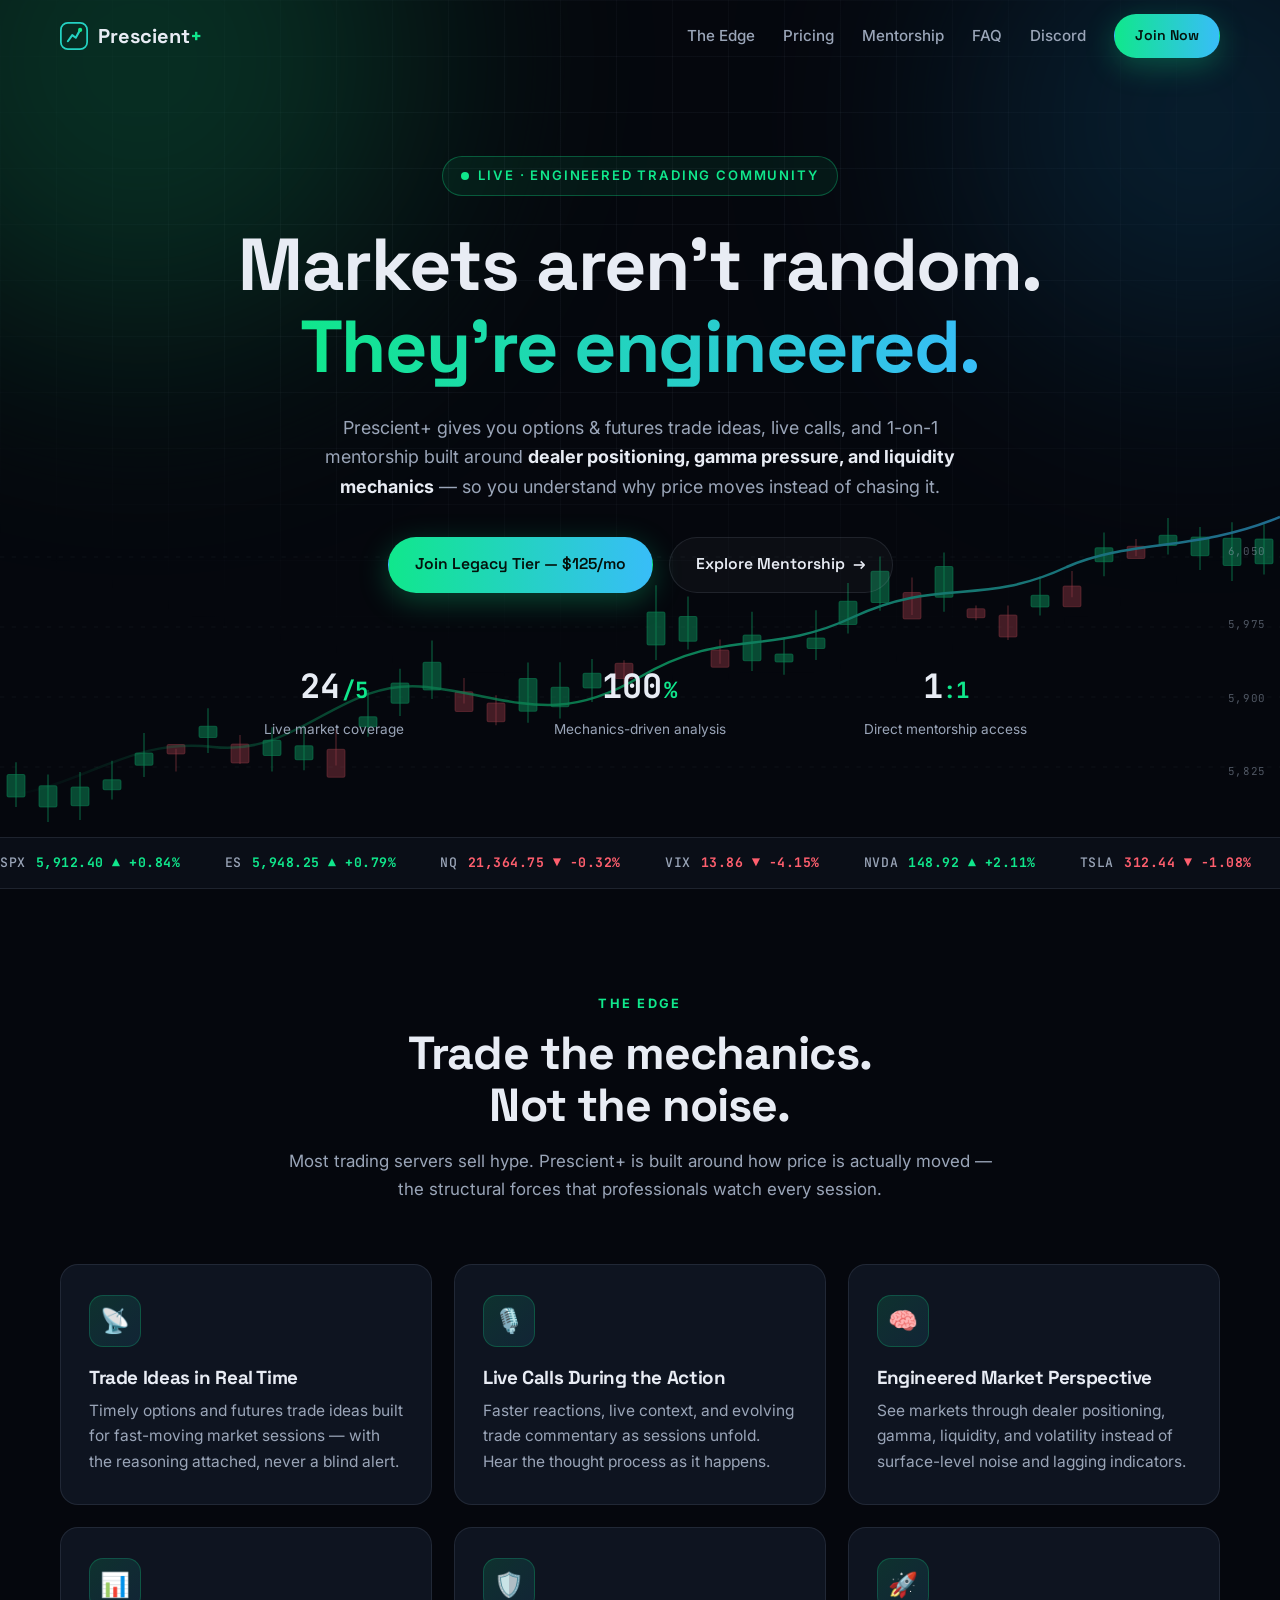
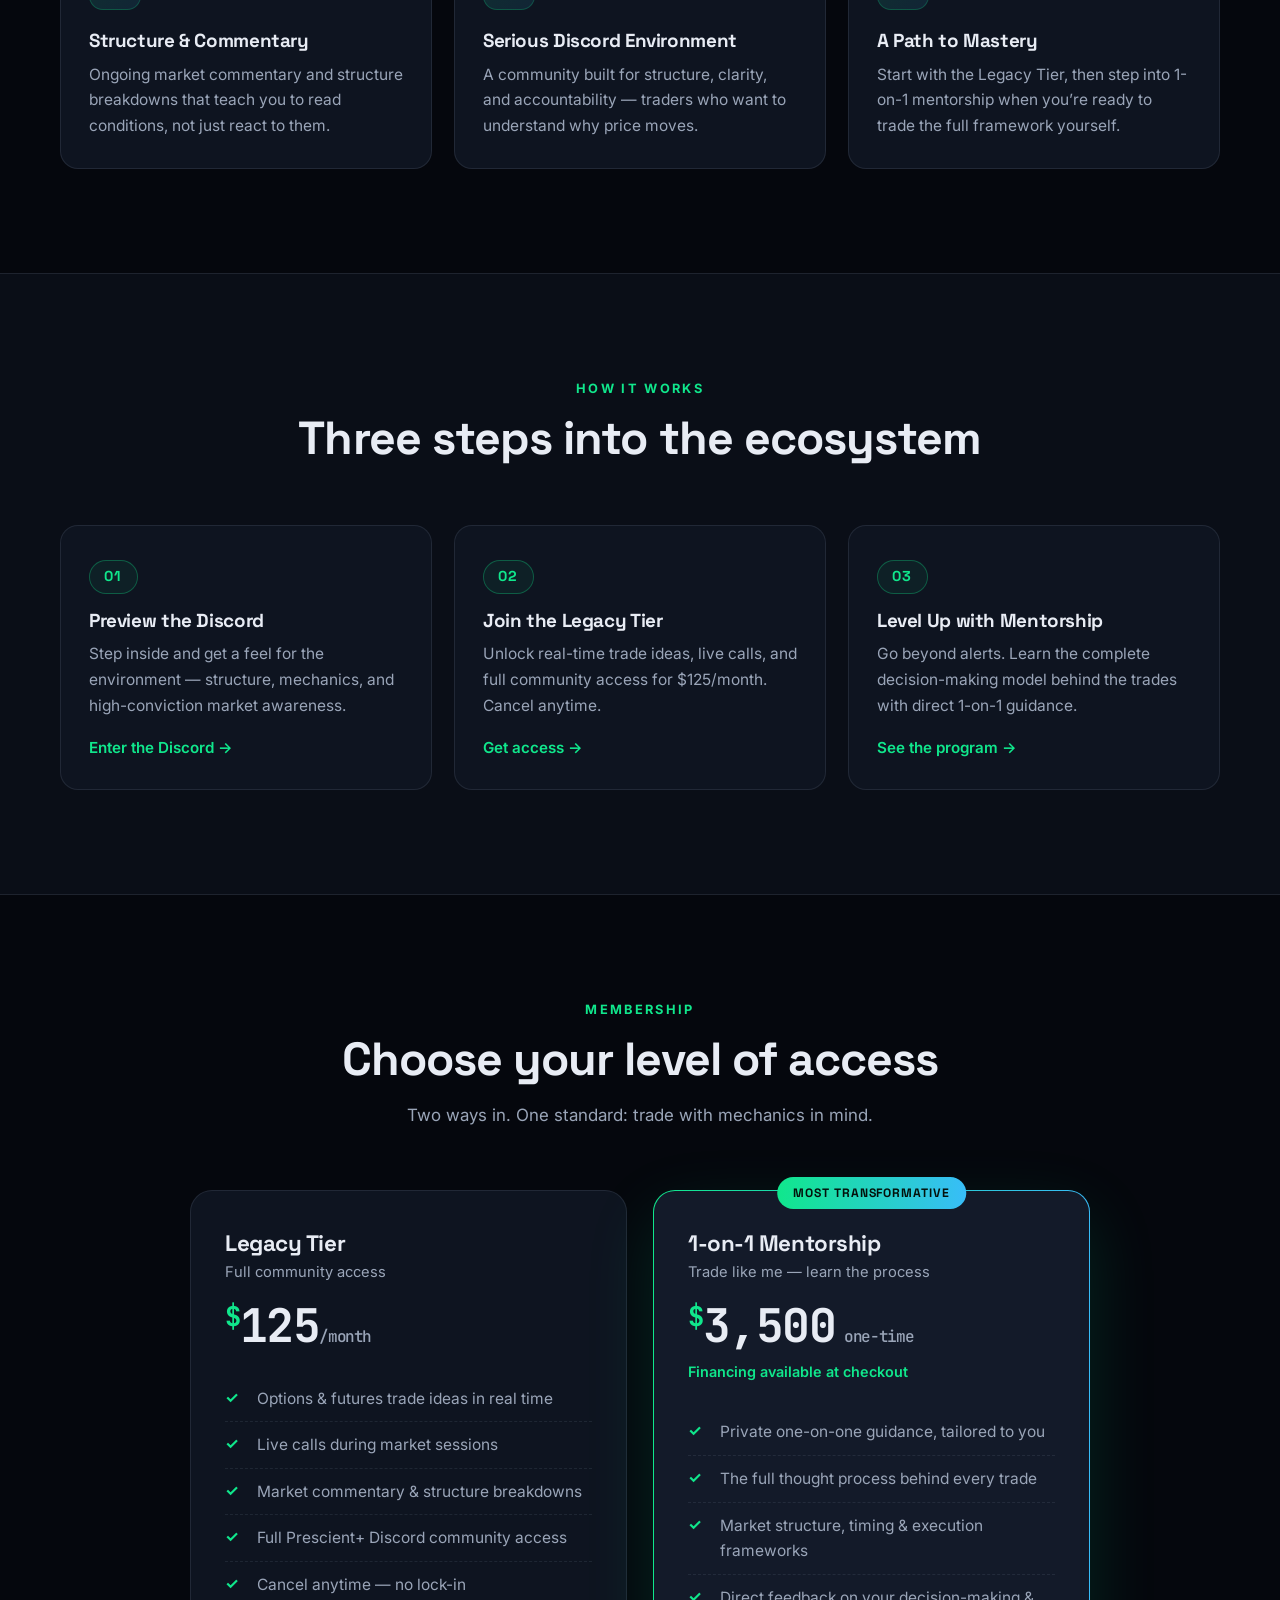
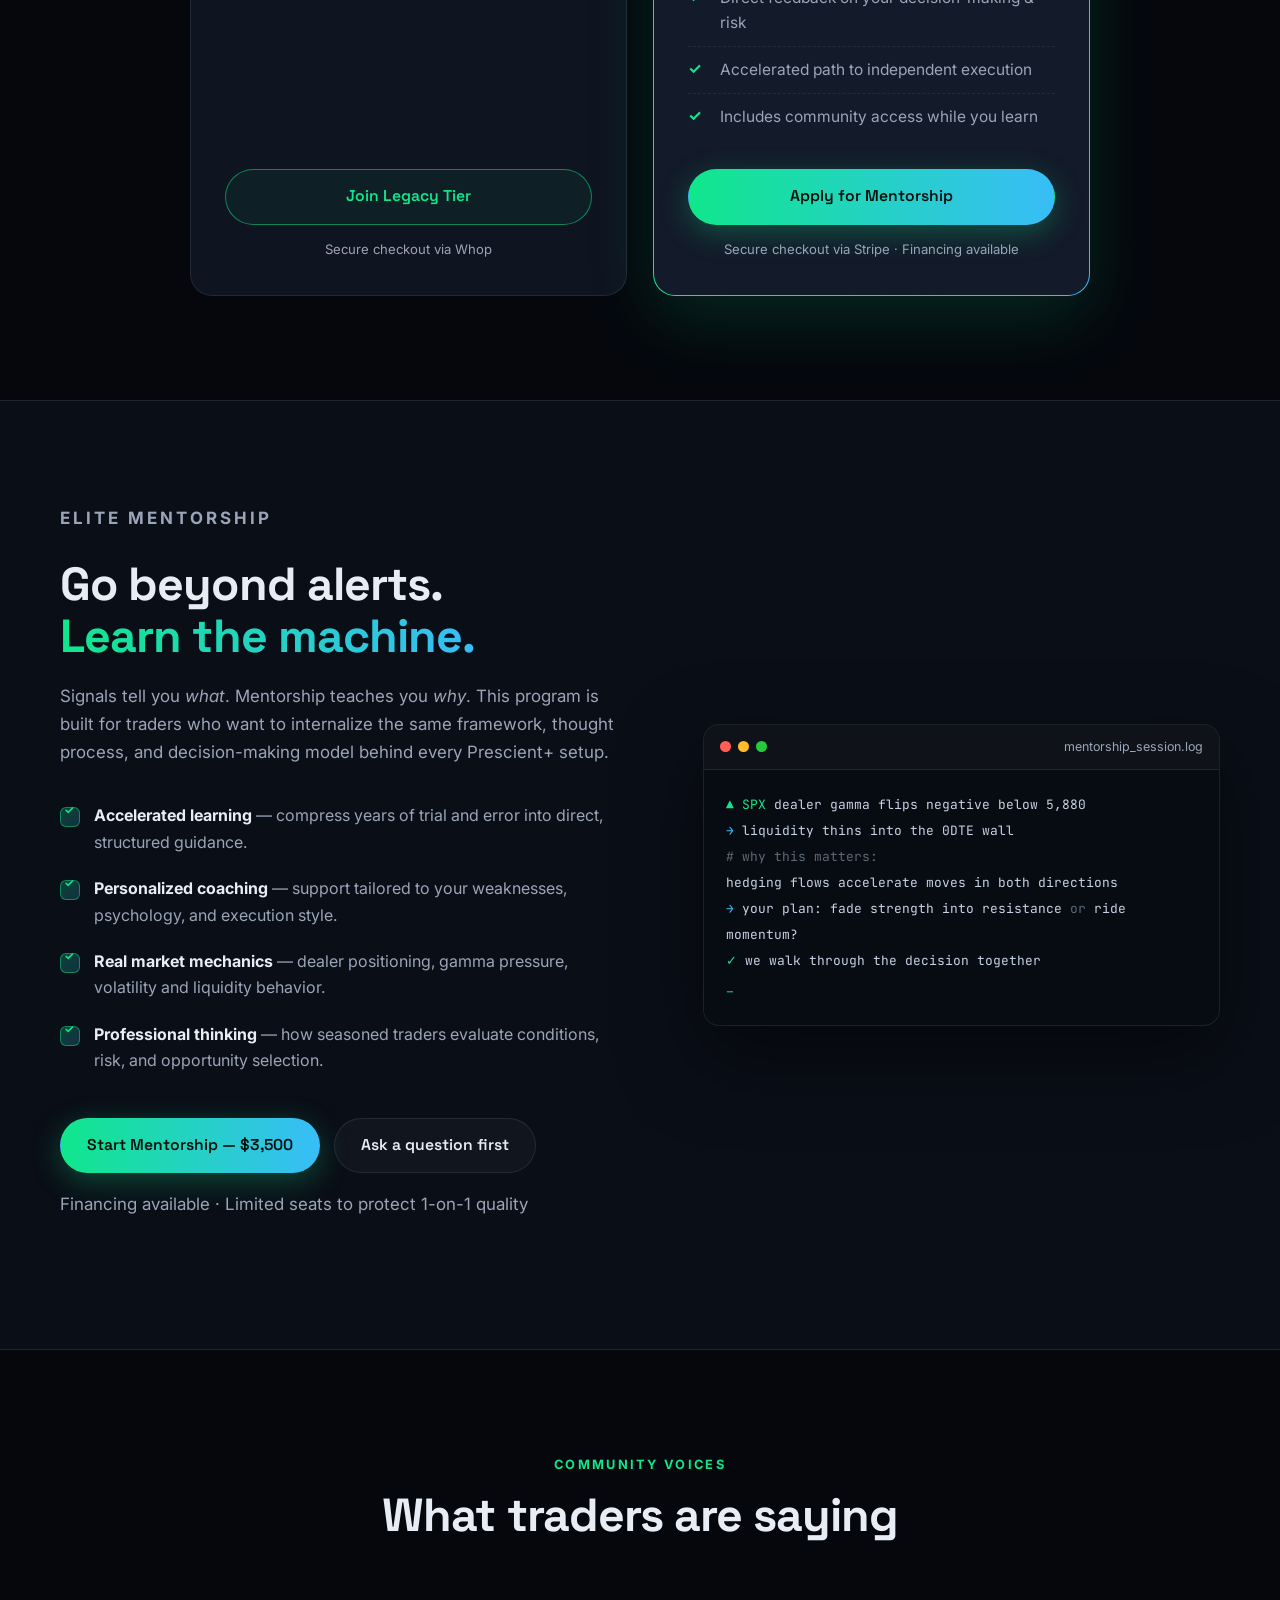
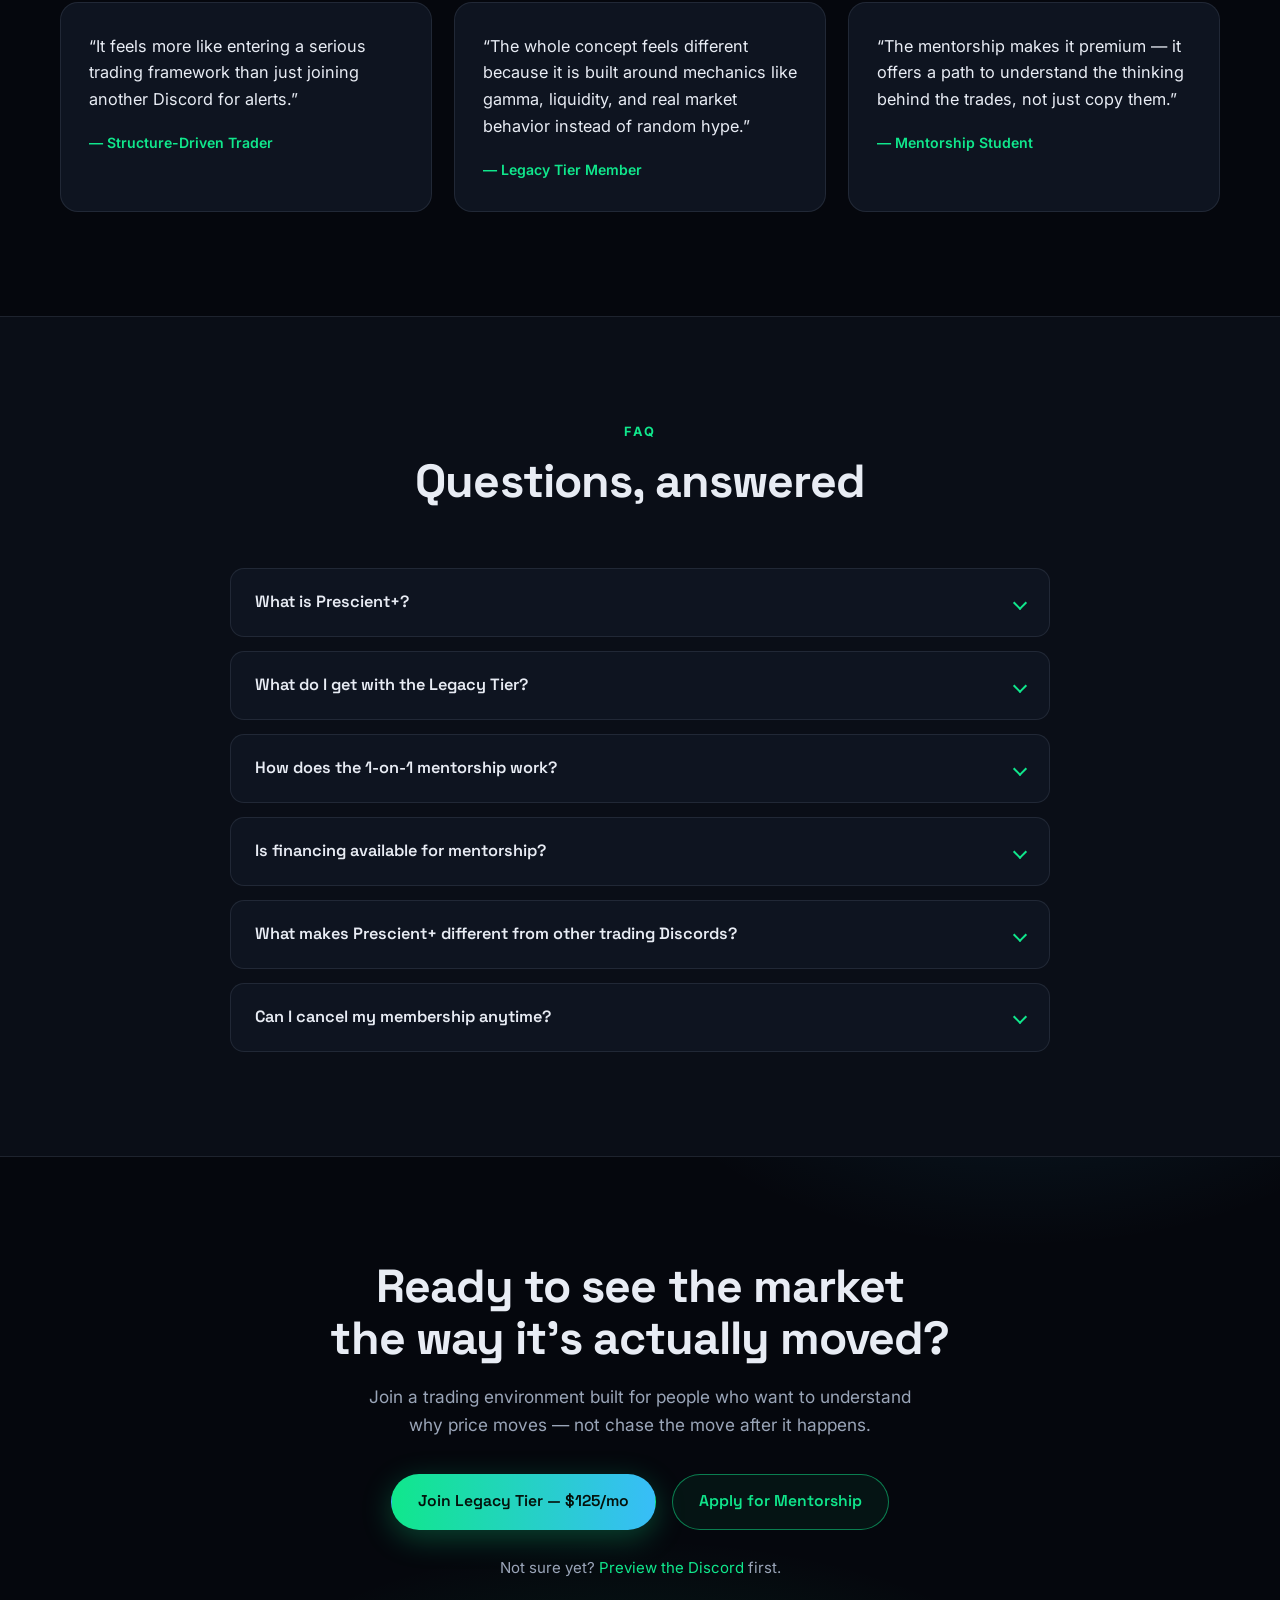
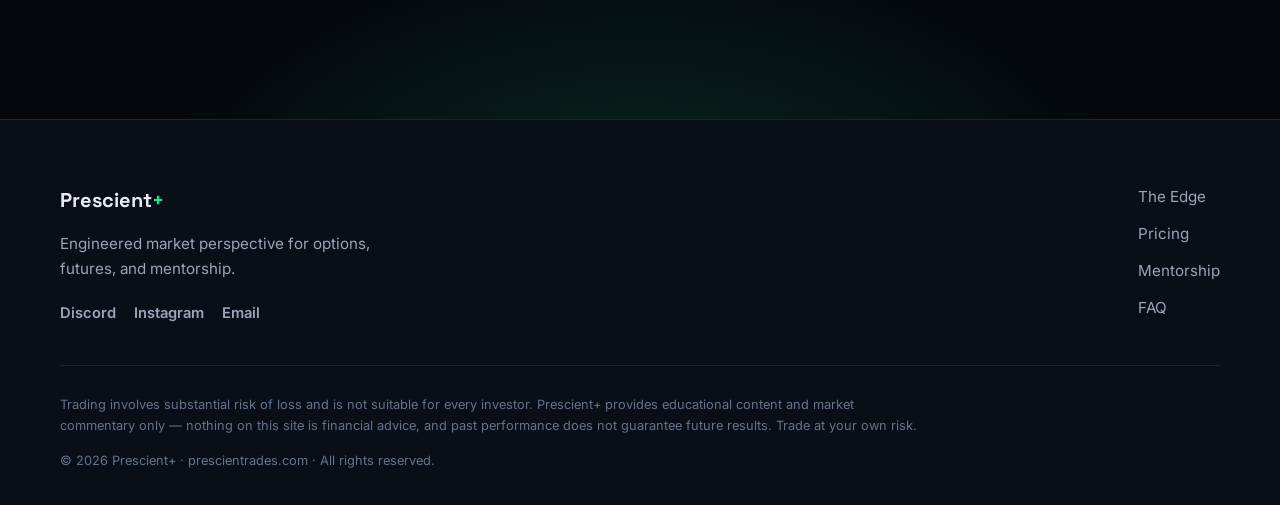
==== index.html @ 15882f98 "Add files via upload" ====
<!doctype html>
<html lang="en">
<head>
  <meta charset="UTF-8" />
  <meta name="viewport" content="width=device-width, initial-scale=1.0" />

  <!-- Primary SEO -->
  <title>Prescient+ | Options &amp; Futures Trading Community, Live Calls &amp; 1-on-1 Mentorship</title>
  <meta name="description" content="Prescient+ is a premium options &amp; futures trading community built around dealer positioning, gamma exposure, and liquidity mechanics. Join the Legacy Tier for $125/mo or apply for 1-on-1 mentorship." />
  <meta name="keywords" content="options trading community, futures trading, trading mentorship, gamma exposure, dealer positioning, trade ideas, live trading calls, Prescient Trades" />
  <link rel="canonical" href="https://prescientrades.com/" />
  <meta name="robots" content="index, follow, max-image-preview:large" />
  <meta name="author" content="Prescient+" />
  <meta name="theme-color" content="#05070d" />

  <!-- Open Graph -->
  <meta property="og:type" content="website" />
  <meta property="og:url" content="https://prescientrades.com/" />
  <meta property="og:site_name" content="Prescient+" />
  <meta property="og:title" content="Prescient+ | Trade the Mechanics, Not the Noise" />
  <meta property="og:description" content="Options &amp; futures trade ideas, live calls, and 1-on-1 mentorship built around how markets are actually moved — dealer positioning, gamma, and liquidity." />
  <meta property="og:image" content="https://prescientrades.com/og-image.png" />
  <meta property="og:image:width" content="1200" />
  <meta property="og:image:height" content="630" />

  <!-- Twitter -->
  <meta name="twitter:card" content="summary_large_image" />
  <meta name="twitter:title" content="Prescient+ | Trade the Mechanics, Not the Noise" />
  <meta name="twitter:description" content="Options &amp; futures trade ideas, live calls, and 1-on-1 mentorship built around dealer positioning, gamma, and liquidity." />
  <meta name="twitter:image" content="https://prescientrades.com/og-image.png" />

  <link rel="icon" type="image/svg+xml" href="/favicon.svg" />

  <!-- Fonts -->
  <link rel="preconnect" href="https://fonts.googleapis.com" />
  <link rel="preconnect" href="https://fonts.gstatic.com" crossorigin />
  <link href="https://fonts.googleapis.com/css2?family=Inter:wght@400;500;600;700&family=Space+Grotesk:wght@500;600;700&family=JetBrains+Mono:wght@400;500;700&display=swap" rel="stylesheet" />

  <link rel="stylesheet" href="/styles.css" />

  <!-- Structured data -->
  <script type="application/ld+json">
  {
    "@context": "https://schema.org",
    "@type": "Organization",
    "name": "Prescient+",
    "alternateName": "Prescient Trades",
    "url": "https://prescientrades.com/",
    "logo": "https://prescientrades.com/favicon.svg",
    "sameAs": [
      "https://instagram.com/prescientrades",
      "https://discord.gg/NCenNHZf"
    ],
    "description": "Premium options and futures trading community offering trade ideas, live calls, and one-on-one mentorship built around dealer positioning, gamma exposure, and liquidity mechanics."
  }
  </script>
  <script type="application/ld+json">
  {
    "@context": "https://schema.org",
    "@type": "Product",
    "name": "Prescient+ Legacy Tier",
    "description": "Monthly membership with options and futures trade ideas, live calls during market sessions, real-time market commentary, and full Discord community access.",
    "brand": { "@type": "Brand", "name": "Prescient+" },
    "offers": {
      "@type": "Offer",
      "price": "125",
      "priceCurrency": "USD",
      "url": "https://whop.com/checkout/2qAdq5HfPRqsM71eut-h1IK-fl2T-V1lI-vc7xCAyaMrWP/",
      "availability": "https://schema.org/InStock"
    }
  }
  </script>
  <script type="application/ld+json">
  {
    "@context": "https://schema.org",
    "@type": "Course",
    "name": "Prescient+ 1-on-1 Mentorship",
    "description": "Private one-on-one trading mentorship covering market structure, dealer positioning, gamma mechanics, risk management, and the full decision-making process behind every trade. Financing available.",
    "provider": { "@type": "Organization", "name": "Prescient+", "url": "https://prescientrades.com/" },
    "offers": {
      "@type": "Offer",
      "price": "3500",
      "priceCurrency": "USD",
      "url": "https://buy.stripe.com/dRmdR8awraxw7XsfFi4c80e",
      "availability": "https://schema.org/InStock",
      "category": "Paid"
    },
    "hasCourseInstance": {
      "@type": "CourseInstance",
      "courseMode": "Online",
      "courseWorkload": "PT10H"
    }
  }
  </script>
  <script type="application/ld+json">
  {
    "@context": "https://schema.org",
    "@type": "FAQPage",
    "mainEntity": [
      {
        "@type": "Question",
        "name": "What is Prescient+?",
        "acceptedAnswer": {
          "@type": "Answer",
          "text": "Prescient+ is a premium Discord-based trading community centered around options and futures trade ideas, live calls, real-time market commentary, and an engineered view of market behavior — dealer positioning, gamma pressure, volatility mechanics, and liquidity."
        }
      },
      {
        "@type": "Question",
        "name": "What do I get with the Legacy Tier?",
        "acceptedAnswer": {
          "@type": "Answer",
          "text": "The Legacy Tier is $125 per month and includes options and futures trade ideas in real time, live calls during market sessions, ongoing market commentary and structure breakdowns, and full access to the Prescient+ Discord community."
        }
      },
      {
        "@type": "Question",
        "name": "How does the 1-on-1 mentorship work?",
        "acceptedAnswer": {
          "@type": "Answer",
          "text": "Mentorship is a private, one-on-one program priced at $3,500 with financing available. You learn the full thought process behind the trades — structure, timing, risk, and execution — with direct feedback tailored to your weaknesses and decision-making style."
        }
      },
      {
        "@type": "Question",
        "name": "Is financing available for mentorship?",
        "acceptedAnswer": {
          "@type": "Answer",
          "text": "Yes. Financing options are available at checkout so you can split the $3,500 mentorship into manageable payments."
        }
      },
      {
        "@type": "Question",
        "name": "What makes Prescient+ different from other trading Discords?",
        "acceptedAnswer": {
          "@type": "Answer",
          "text": "Prescient+ is built around real market mechanics — dealer positioning, gamma exposure, liquidity behavior, and volatility structure — instead of hype and random alerts. The goal is to teach you why price moves, not just chase moves after they happen."
        }
      },
      {
        "@type": "Question",
        "name": "Can I cancel my membership anytime?",
        "acceptedAnswer": {
          "@type": "Answer",
          "text": "Yes. The Legacy Tier is a monthly subscription managed through Whop, and you can cancel at any time from your Whop account."
        }
      }
    ]
  }
  </script>
</head>
<body>

  <!-- ===== Navigation ===== -->
  <header class="nav" id="nav">
    <div class="nav__inner container">
      <a href="#top" class="nav__logo" aria-label="Prescient+ home">
        <svg width="28" height="28" viewBox="0 0 32 32" fill="none" aria-hidden="true">
          <rect x="1" y="1" width="30" height="30" rx="8" stroke="url(#lg)" stroke-width="2"/>
          <path d="M9 22 L14 15 L18 18 L23 9" stroke="url(#lg)" stroke-width="2.4" stroke-linecap="round" stroke-linejoin="round"/>
          <circle cx="23" cy="9" r="2.4" fill="#10e78c"/>
          <defs><linearGradient id="lg" x1="0" y1="32" x2="32" y2="0"><stop stop-color="#10e78c"/><stop offset="1" stop-color="#38bdf8"/></linearGradient></defs>
        </svg>
        <span>Prescient<em>+</em></span>
      </a>
      <nav class="nav__links" id="navLinks" aria-label="Main navigation">
        <a href="#edge">The Edge</a>
        <a href="#pricing">Pricing</a>
        <a href="#mentorship">Mentorship</a>
        <a href="#faq">FAQ</a>
        <a href="https://discord.gg/NCenNHZf" target="_blank" rel="noopener">Discord</a>
        <a href="#pricing" class="btn btn--primary btn--sm nav__cta">Join Now</a>
      </nav>
      <button class="nav__burger" id="navBurger" aria-label="Toggle menu" aria-expanded="false">
        <span></span><span></span><span></span>
      </button>
    </div>
  </header>

  <main id="top">

    <!-- ===== Hero ===== -->
    <section class="hero">
      <div class="hero__bg" aria-hidden="true">
        <div class="hero__grid"></div>
        <div class="hero__glow hero__glow--1"></div>
        <div class="hero__glow hero__glow--2"></div>
        <svg class="hero__chart" viewBox="0 0 1200 340" preserveAspectRatio="none" aria-hidden="true">
          <g class="hero__levels">
            <line x1="0" y1="60" x2="1200" y2="60"/>
            <line x1="0" y1="130" x2="1200" y2="130"/>
            <line x1="0" y1="200" x2="1200" y2="200"/>
            <line x1="0" y1="270" x2="1200" y2="270"/>
          </g>
          <g id="candles"></g>
          <path class="hero__line" d="M0,300 C80,290 120,240 200,250 C280,260 320,180 400,190 C480,200 520,230 600,180 C680,130 720,160 800,120 C880,80 920,110 1000,70 C1060,42 1120,55 1200,20" fill="none" stroke="url(#heroGrad)" stroke-width="2.5"/>
          <defs><linearGradient id="heroGrad" x1="0" y1="0" x2="1200" y2="0" gradientUnits="userSpaceOnUse"><stop stop-color="#10e78c" stop-opacity="0"/><stop offset="0.5" stop-color="#10e78c"/><stop offset="1" stop-color="#38bdf8"/></linearGradient></defs>
        </svg>
        <div class="hero__prices">
          <span>6,050</span><span>5,975</span><span>5,900</span><span>5,825</span>
        </div>
      </div>

      <div class="container hero__content">
        <p class="hero__eyebrow reveal"><span class="pulse-dot" aria-hidden="true"></span> LIVE&nbsp;·&nbsp;Engineered Trading Community</p>
        <h1 class="hero__title reveal">Markets aren&rsquo;t random.<br /><span class="grad-text">They&rsquo;re engineered.</span></h1>
        <p class="hero__sub reveal">Prescient+ gives you options &amp; futures trade ideas, live calls, and 1-on-1 mentorship built around <strong>dealer positioning, gamma pressure, and liquidity mechanics</strong> — so you understand why price moves instead of chasing it.</p>
        <div class="hero__ctas reveal">
          <a href="https://whop.com/checkout/2qAdq5HfPRqsM71eut-h1IK-fl2T-V1lI-vc7xCAyaMrWP/" class="btn btn--primary" target="_blank" rel="noopener">Join Legacy Tier — $125/mo</a>
          <a href="#mentorship" class="btn btn--ghost">Explore Mentorship <span aria-hidden="true">→</span></a>
        </div>
        <div class="hero__stats reveal">
          <div class="stat"><span class="stat__num" data-count="24">0</span><span class="stat__suffix">/5</span><span class="stat__label">Live market coverage</span></div>
          <div class="stat"><span class="stat__num" data-count="100">0</span><span class="stat__suffix">%</span><span class="stat__label">Mechanics-driven analysis</span></div>
          <div class="stat"><span class="stat__num">1<span class="stat__suffix">:1</span></span><span class="stat__label">Direct mentorship access</span></div>
        </div>
      </div>
    </section>

    <!-- ===== Ticker tape (illustrative quotes) ===== -->
    <div class="ticker" aria-hidden="true">
      <div class="ticker__track">
        <span class="tk">SPX <b class="up">5,912.40 ▲ +0.84%</b></span>
        <span class="tk">ES <b class="up">5,948.25 ▲ +0.79%</b></span>
        <span class="tk">NQ <b class="dn">21,364.75 ▼ −0.32%</b></span>
        <span class="tk">VIX <b class="dn">13.86 ▼ −4.15%</b></span>
        <span class="tk">NVDA <b class="up">148.92 ▲ +2.11%</b></span>
        <span class="tk">TSLA <b class="dn">312.44 ▼ −1.08%</b></span>
        <span class="tk">SPY <b class="up">589.71 ▲ +0.81%</b></span>
        <span class="tk">QQQ <b class="dn">519.36 ▼ −0.29%</b></span>
        <span class="tk">AAPL <b class="up">228.63 ▲ +0.54%</b></span>
        <span class="tk">GEX <b class="up">+$2.4B ▲ LONG GAMMA</b></span>
        <span class="tk">SPX <b class="up">5,912.40 ▲ +0.84%</b></span>
        <span class="tk">ES <b class="up">5,948.25 ▲ +0.79%</b></span>
        <span class="tk">NQ <b class="dn">21,364.75 ▼ −0.32%</b></span>
        <span class="tk">VIX <b class="dn">13.86 ▼ −4.15%</b></span>
        <span class="tk">NVDA <b class="up">148.92 ▲ +2.11%</b></span>
        <span class="tk">TSLA <b class="dn">312.44 ▼ −1.08%</b></span>
        <span class="tk">SPY <b class="up">589.71 ▲ +0.81%</b></span>
        <span class="tk">QQQ <b class="dn">519.36 ▼ −0.29%</b></span>
        <span class="tk">AAPL <b class="up">228.63 ▲ +0.54%</b></span>
        <span class="tk">GEX <b class="up">+$2.4B ▲ LONG GAMMA</b></span>
      </div>
    </div>

    <!-- ===== The Edge ===== -->
    <section class="section" id="edge">
      <div class="container">
        <div class="section__head reveal">
          <p class="section__eyebrow">The Edge</p>
          <h2>Trade the mechanics.<br />Not the noise.</h2>
          <p class="section__sub">Most trading servers sell hype. Prescient+ is built around how price is actually moved — the structural forces that professionals watch every session.</p>
        </div>
        <div class="grid grid--3">
          <article class="card reveal">
            <div class="card__icon" aria-hidden="true">📡</div>
            <h3>Trade Ideas in Real Time</h3>
            <p>Timely options and futures trade ideas built for fast-moving market sessions — with the reasoning attached, never a blind alert.</p>
          </article>
          <article class="card reveal">
            <div class="card__icon" aria-hidden="true">🎙️</div>
            <h3>Live Calls During the Action</h3>
            <p>Faster reactions, live context, and evolving trade commentary as sessions unfold. Hear the thought process as it happens.</p>
          </article>
          <article class="card reveal">
            <div class="card__icon" aria-hidden="true">🧠</div>
            <h3>Engineered Market Perspective</h3>
            <p>See markets through dealer positioning, gamma, liquidity, and volatility instead of surface-level noise and lagging indicators.</p>
          </article>
          <article class="card reveal">
            <div class="card__icon" aria-hidden="true">📊</div>
            <h3>Structure &amp; Commentary</h3>
            <p>Ongoing market commentary and structure breakdowns that teach you to read conditions, not just react to them.</p>
          </article>
          <article class="card reveal">
            <div class="card__icon" aria-hidden="true">🛡️</div>
            <h3>Serious Discord Environment</h3>
            <p>A community built for structure, clarity, and accountability — traders who want to understand why price moves.</p>
          </article>
          <article class="card reveal">
            <div class="card__icon" aria-hidden="true">🚀</div>
            <h3>A Path to Mastery</h3>
            <p>Start with the Legacy Tier, then step into 1-on-1 mentorship when you&rsquo;re ready to trade the full framework yourself.</p>
          </article>
        </div>
      </div>
    </section>

    <!-- ===== How it works ===== -->
    <section class="section section--alt" id="how">
      <div class="container">
        <div class="section__head reveal">
          <p class="section__eyebrow">How It Works</p>
          <h2>Three steps into the ecosystem</h2>
        </div>
        <ol class="steps">
          <li class="step reveal">
            <span class="step__num">01</span>
            <h3>Preview the Discord</h3>
            <p>Step inside and get a feel for the environment — structure, mechanics, and high-conviction market awareness.</p>
            <a class="step__link" href="https://discord.gg/NCenNHZf" target="_blank" rel="noopener">Enter the Discord →</a>
          </li>
          <li class="step reveal">
            <span class="step__num">02</span>
            <h3>Join the Legacy Tier</h3>
            <p>Unlock real-time trade ideas, live calls, and full community access for $125/month. Cancel anytime.</p>
            <a class="step__link" href="https://whop.com/checkout/2qAdq5HfPRqsM71eut-h1IK-fl2T-V1lI-vc7xCAyaMrWP/" target="_blank" rel="noopener">Get access →</a>
          </li>
          <li class="step reveal">
            <span class="step__num">03</span>
            <h3>Level Up with Mentorship</h3>
            <p>Go beyond alerts. Learn the complete decision-making model behind the trades with direct 1-on-1 guidance.</p>
            <a class="step__link" href="#mentorship">See the program →</a>
          </li>
        </ol>
      </div>
    </section>

    <!-- ===== Pricing ===== -->
    <section class="section" id="pricing">
      <div class="container">
        <div class="section__head reveal">
          <p class="section__eyebrow">Membership</p>
          <h2>Choose your level of access</h2>
          <p class="section__sub">Two ways in. One standard: trade with mechanics in mind.</p>
        </div>

        <div class="pricing">
          <!-- Legacy Tier -->
          <article class="price-card reveal">
            <header class="price-card__head">
              <h3>Legacy Tier</h3>
              <p class="price-card__tag">Full community access</p>
              <p class="price-card__price"><span class="price-card__currency">$</span>125<span class="price-card__period">/month</span></p>
            </header>
            <ul class="price-card__features">
              <li>Options &amp; futures trade ideas in real time</li>
              <li>Live calls during market sessions</li>
              <li>Market commentary &amp; structure breakdowns</li>
              <li>Full Prescient+ Discord community access</li>
              <li>Cancel anytime — no lock-in</li>
            </ul>
            <a href="https://whop.com/checkout/2qAdq5HfPRqsM71eut-h1IK-fl2T-V1lI-vc7xCAyaMrWP/" class="btn btn--outline btn--block" target="_blank" rel="noopener">Join Legacy Tier</a>
            <p class="price-card__note">Secure checkout via Whop</p>
          </article>

          <!-- Mentorship -->
          <article class="price-card price-card--featured reveal">
            <span class="price-card__badge">Most Transformative</span>
            <header class="price-card__head">
              <h3>1-on-1 Mentorship</h3>
              <p class="price-card__tag">Trade like me — learn the process</p>
              <p class="price-card__price"><span class="price-card__currency">$</span>3,500<span class="price-card__period">&nbsp;one-time</span></p>
              <p class="price-card__financing">Financing available at checkout</p>
            </header>
            <ul class="price-card__features">
              <li>Private one-on-one guidance, tailored to you</li>
              <li>The full thought process behind every trade</li>
              <li>Market structure, timing &amp; execution frameworks</li>
              <li>Direct feedback on your decision-making &amp; risk</li>
              <li>Accelerated path to independent execution</li>
              <li>Includes community access while you learn</li>
            </ul>
            <a href="https://buy.stripe.com/dRmdR8awraxw7XsfFi4c80e" class="btn btn--primary btn--block" target="_blank" rel="noopener">Apply for Mentorship</a>
            <p class="price-card__note">Secure checkout via Stripe · Financing available</p>
          </article>
        </div>
      </div>
    </section>

    <!-- ===== Mentorship deep dive ===== -->
    <section class="section section--alt" id="mentorship">
      <div class="container mentorship">
        <div class="mentorship__copy reveal">
          <p class="section__eyebrow">Elite Mentorship</p>
          <h2>Go beyond alerts.<br /><span class="grad-text">Learn the machine.</span></h2>
          <p>Signals tell you <em>what</em>. Mentorship teaches you <em>why</em>. This program is built for traders who want to internalize the same framework, thought process, and decision-making model behind every Prescient+ setup.</p>
          <ul class="checklist">
            <li><strong>Accelerated learning</strong> — compress years of trial and error into direct, structured guidance.</li>
            <li><strong>Personalized coaching</strong> — support tailored to your weaknesses, psychology, and execution style.</li>
            <li><strong>Real market mechanics</strong> — dealer positioning, gamma pressure, volatility and liquidity behavior.</li>
            <li><strong>Professional thinking</strong> — how seasoned traders evaluate conditions, risk, and opportunity selection.</li>
          </ul>
          <div class="mentorship__ctas">
            <a href="https://buy.stripe.com/dRmdR8awraxw7XsfFi4c80e" class="btn btn--primary" target="_blank" rel="noopener">Start Mentorship — $3,500</a>
            <a href="mailto:xanderamusic@gmail.com?subject=Prescient%2B%20Mentorship%20Inquiry" class="btn btn--ghost">Ask a question first</a>
          </div>
          <p class="mentorship__fine">Financing available · Limited seats to protect 1-on-1 quality</p>
        </div>
        <div class="mentorship__panel reveal" aria-hidden="true">
          <div class="terminal">
            <div class="terminal__bar"><span></span><span></span><span></span><em>mentorship_session.log</em></div>
            <div class="terminal__body">
              <p><span class="t-green">▲ SPX</span> dealer gamma flips negative below 5,880</p>
              <p><span class="t-cyan">→</span> liquidity thins into the 0DTE wall</p>
              <p><span class="t-dim"># why this matters:</span></p>
              <p>hedging flows accelerate moves in both directions</p>
              <p><span class="t-cyan">→</span> your plan: fade strength into resistance <span class="t-dim">or</span> ride momentum?</p>
              <p><span class="t-green">✓</span> we walk through the decision together</p>
              <p class="t-cursor">_</p>
            </div>
          </div>
        </div>
      </div>
    </section>

    <!-- ===== Testimonials ===== -->
    <section class="section" id="voices">
      <div class="container">
        <div class="section__head reveal">
          <p class="section__eyebrow">Community Voices</p>
          <h2>What traders are saying</h2>
        </div>
        <div class="grid grid--3">
          <blockquote class="quote reveal">
            <p>&ldquo;It feels more like entering a serious trading framework than just joining another Discord for alerts.&rdquo;</p>
            <footer>— Structure-Driven Trader</footer>
          </blockquote>
          <blockquote class="quote reveal">
            <p>&ldquo;The whole concept feels different because it is built around mechanics like gamma, liquidity, and real market behavior instead of random hype.&rdquo;</p>
            <footer>— Legacy Tier Member</footer>
          </blockquote>
          <blockquote class="quote reveal">
            <p>&ldquo;The mentorship makes it premium — it offers a path to understand the thinking behind the trades, not just copy them.&rdquo;</p>
            <footer>— Mentorship Student</footer>
          </blockquote>
        </div>
      </div>
    </section>

    <!-- ===== FAQ ===== -->
    <section class="section section--alt" id="faq">
      <div class="container container--narrow">
        <div class="section__head reveal">
          <p class="section__eyebrow">FAQ</p>
          <h2>Questions, answered</h2>
        </div>
        <div class="faq reveal">
          <details class="faq__item">
            <summary>What is Prescient+?<span class="faq__chevron" aria-hidden="true"></span></summary>
            <p>Prescient+ is a premium Discord-based trading community centered around options and futures trade ideas, live calls, real-time market commentary, and an engineered view of market behavior — dealer positioning, gamma pressure, volatility mechanics, and liquidity.</p>
          </details>
          <details class="faq__item">
            <summary>What do I get with the Legacy Tier?<span class="faq__chevron" aria-hidden="true"></span></summary>
            <p>The Legacy Tier is $125/month and includes real-time options and futures trade ideas, live calls during market sessions, ongoing commentary and structure breakdowns, and full access to the Prescient+ Discord community.</p>
          </details>
          <details class="faq__item">
            <summary>How does the 1-on-1 mentorship work?<span class="faq__chevron" aria-hidden="true"></span></summary>
            <p>Mentorship is a private, one-on-one program priced at $3,500. You learn the full thought process behind the trades — structure, timing, risk, and execution — with direct feedback tailored to your weaknesses and decision-making style.</p>
          </details>
          <details class="faq__item">
            <summary>Is financing available for mentorship?<span class="faq__chevron" aria-hidden="true"></span></summary>
            <p>Yes. Financing options are available at checkout, so you can split the mentorship into manageable payments.</p>
          </details>
          <details class="faq__item">
            <summary>What makes Prescient+ different from other trading Discords?<span class="faq__chevron" aria-hidden="true"></span></summary>
            <p>Everything is built around real market mechanics — dealer positioning, gamma exposure, liquidity behavior, and volatility structure — instead of hype. The goal is to teach you why price moves, not just to chase moves after they happen.</p>
          </details>
          <details class="faq__item">
            <summary>Can I cancel my membership anytime?<span class="faq__chevron" aria-hidden="true"></span></summary>
            <p>Yes. The Legacy Tier is a monthly subscription managed through Whop, and you can cancel at any time from your Whop account.</p>
          </details>
        </div>
      </div>
    </section>

    <!-- ===== Final CTA ===== -->
    <section class="section cta-band" id="join">
      <div class="container cta-band__inner reveal">
        <h2>Ready to see the market<br />the way it&rsquo;s actually moved?</h2>
        <p>Join a trading environment built for people who want to understand why price moves — not chase the move after it happens.</p>
        <div class="hero__ctas">
          <a href="https://whop.com/checkout/2qAdq5HfPRqsM71eut-h1IK-fl2T-V1lI-vc7xCAyaMrWP/" class="btn btn--primary" target="_blank" rel="noopener">Join Legacy Tier — $125/mo</a>
          <a href="https://buy.stripe.com/dRmdR8awraxw7XsfFi4c80e" class="btn btn--outline" target="_blank" rel="noopener">Apply for Mentorship</a>
        </div>
        <p class="cta-band__sub">Not sure yet? <a href="https://discord.gg/NCenNHZf" target="_blank" rel="noopener">Preview the Discord</a> first.</p>
      </div>
    </section>
  </main>

  <!-- ===== Footer ===== -->
  <footer class="footer">
    <div class="container footer__grid">
      <div class="footer__brand">
        <a href="#top" class="nav__logo"><span>Prescient<em>+</em></span></a>
        <p>Engineered market perspective for options, futures, and mentorship.</p>
        <div class="footer__social">
          <a href="https://discord.gg/NCenNHZf" target="_blank" rel="noopener" aria-label="Discord">Discord</a>
          <a href="https://instagram.com/prescientrades" target="_blank" rel="noopener" aria-label="Instagram">Instagram</a>
          <a href="mailto:xanderamusic@gmail.com?subject=Prescient%2B%20Inquiry" aria-label="Email">Email</a>
        </div>
      </div>
      <nav class="footer__links" aria-label="Footer navigation">
        <a href="#edge">The Edge</a>
        <a href="#pricing">Pricing</a>
        <a href="#mentorship">Mentorship</a>
        <a href="#faq">FAQ</a>
      </nav>
    </div>
    <div class="container footer__legal">
      <p class="footer__disclaimer">Trading involves substantial risk of loss and is not suitable for every investor. Prescient+ provides educational content and market commentary only — nothing on this site is financial advice, and past performance does not guarantee future results. Trade at your own risk.</p>
      <p>© <span id="year">2026</span> Prescient+ · prescientrades.com · All rights reserved.</p>
    </div>
  </footer>

  <script src="/main.js" defer></script>
</body>
</html>
---- styles.css ----
/* ============ Prescient+ — styles ============ */
:root {
  --bg: #05070d;
  --bg-alt: #0a0e17;
  --surface: #0e1420;
  --surface-2: #131a29;
  --border: rgba(148, 163, 184, 0.14);
  --text: #e8ecf4;
  --text-dim: #9aa5b8;
  --accent: #10e78c;
  --accent-2: #38bdf8;
  --red: #ff5f6e;
  --font-mono: "JetBrains Mono", "SF Mono", ui-monospace, Menlo, monospace;
  --grad: linear-gradient(90deg, #10e78c, #38bdf8);
  --radius: 18px;
  --font-display: "Space Grotesk", "Inter", system-ui, sans-serif;
  --font-body: "Inter", system-ui, -apple-system, sans-serif;
  --nav-h: 72px;
}

* { margin: 0; padding: 0; box-sizing: border-box; }

html { scroll-behavior: smooth; scroll-padding-top: calc(var(--nav-h) + 12px); }

body {
  background: var(--bg);
  color: var(--text);
  font-family: var(--font-body);
  font-size: 16.5px;
  line-height: 1.65;
  -webkit-font-smoothing: antialiased;
  overflow-x: hidden;
}

img, svg { max-width: 100%; }
a { color: var(--accent); text-decoration: none; }
a:hover { opacity: 0.92; }
strong { color: var(--text); }

h1, h2, h3 { font-family: var(--font-display); font-weight: 700; line-height: 1.12; letter-spacing: -0.02em; }
h2 { font-size: clamp(1.9rem, 4.2vw, 2.9rem); }
h3 { font-size: 1.18rem; }

.container { width: min(1160px, 92%); margin-inline: auto; }
.container--narrow { width: min(820px, 92%); }

.grad-text {
  background: var(--grad);
  -webkit-background-clip: text;
  background-clip: text;
  color: transparent;
}

/* ---------- Buttons ---------- */
.btn {
  display: inline-flex;
  align-items: center;
  justify-content: center;
  gap: 8px;
  font-family: var(--font-display);
  font-weight: 600;
  font-size: 0.98rem;
  padding: 14px 26px;
  border-radius: 999px;
  border: 1px solid transparent;
  cursor: pointer;
  transition: transform 0.2s ease, box-shadow 0.2s ease, background 0.2s ease, border-color 0.2s ease;
  white-space: nowrap;
}
.btn--primary {
  background: var(--grad);
  color: #04110b;
  box-shadow: 0 8px 30px rgba(16, 231, 140, 0.28);
}
.btn--primary:hover { transform: translateY(-2px); box-shadow: 0 12px 40px rgba(16, 231, 140, 0.4); opacity: 1; }
.btn--outline {
  border-color: rgba(16, 231, 140, 0.5);
  color: var(--accent);
  background: rgba(16, 231, 140, 0.06);
}
.btn--outline:hover { background: rgba(16, 231, 140, 0.13); transform: translateY(-2px); opacity: 1; }
.btn--ghost { color: var(--text); border-color: var(--border); background: rgba(255, 255, 255, 0.03); }
.btn--ghost:hover { border-color: rgba(148, 163, 184, 0.4); transform: translateY(-2px); opacity: 1; }
.btn--sm { padding: 9px 20px; font-size: 0.88rem; }
.btn--block { width: 100%; }

/* ---------- Nav ---------- */
.nav {
  position: fixed;
  inset: 0 0 auto 0;
  z-index: 100;
  height: var(--nav-h);
  transition: background 0.3s ease, border-color 0.3s ease, backdrop-filter 0.3s ease;
  border-bottom: 1px solid transparent;
}
.nav.is-scrolled {
  background: rgba(5, 7, 13, 0.82);
  backdrop-filter: blur(14px);
  -webkit-backdrop-filter: blur(14px);
  border-bottom-color: var(--border);
}
.nav__inner { display: flex; align-items: center; justify-content: space-between; height: var(--nav-h); }
.nav__logo {
  display: inline-flex; align-items: center; gap: 10px;
  font-family: var(--font-display); font-weight: 700; font-size: 1.25rem; color: var(--text);
}
.nav__logo em { font-style: normal; color: var(--accent); }
.nav__links { display: flex; align-items: center; gap: 28px; }
.nav__links a:not(.btn) { color: var(--text-dim); font-size: 0.95rem; font-weight: 500; transition: color 0.2s; }
.nav__links a:not(.btn):hover { color: var(--text); }
.nav__burger { display: none; flex-direction: column; gap: 5px; background: none; border: 0; cursor: pointer; padding: 8px; }
.nav__burger span { width: 24px; height: 2px; background: var(--text); border-radius: 2px; transition: transform 0.25s, opacity 0.25s; }

/* ---------- Hero ---------- */
.hero {
  position: relative;
  padding: calc(var(--nav-h) + 84px) 0 96px;
  overflow: hidden;
}
.hero__bg { position: absolute; inset: 0; pointer-events: none; }
.hero__grid {
  position: absolute; inset: 0;
  background-image:
    linear-gradient(rgba(148, 163, 184, 0.06) 1px, transparent 1px),
    linear-gradient(90deg, rgba(148, 163, 184, 0.06) 1px, transparent 1px);
  background-size: 56px 56px;
  mask-image: radial-gradient(ellipse 90% 70% at 50% 30%, black 30%, transparent 75%);
  -webkit-mask-image: radial-gradient(ellipse 90% 70% at 50% 30%, black 30%, transparent 75%);
}
.hero__glow { position: absolute; border-radius: 50%; filter: blur(120px); opacity: 0.35; }
.hero__glow--1 { width: 560px; height: 560px; background: #0d7a4d; top: -220px; left: -140px; }
.hero__glow--2 { width: 480px; height: 480px; background: #0c4a6e; top: -120px; right: -160px; }
.hero__chart { position: absolute; bottom: 0; left: 0; width: 100%; height: 340px; opacity: 0.55; }
.hero__line { stroke-dasharray: 2400; stroke-dashoffset: 2400; animation: drawline 3.2s ease-out 0.4s forwards; }
@keyframes drawline { to { stroke-dashoffset: 0; } }
.hero__levels line { stroke: rgba(148, 163, 184, 0.12); stroke-width: 1; stroke-dasharray: 4 7; }
#candles rect.c-up, #candles line.w-up { fill: rgba(16, 231, 140, 0.55); stroke: rgba(16, 231, 140, 0.55); }
#candles rect.c-dn, #candles line.w-dn { fill: rgba(255, 95, 110, 0.45); stroke: rgba(255, 95, 110, 0.45); }
#candles line { stroke-width: 1.4; }
.hero__prices {
  position: absolute; right: 14px; bottom: 0; height: 340px;
  display: flex; flex-direction: column; justify-content: space-between;
  padding: 46px 0 56px;
  font-family: var(--font-mono); font-size: 0.68rem; letter-spacing: 0.06em;
  color: rgba(154, 165, 184, 0.5); text-align: right;
}

.hero__content { position: relative; text-align: center; }
.hero__eyebrow {
  display: inline-flex; align-items: center; gap: 9px;
  font-size: 0.82rem; font-weight: 600; letter-spacing: 0.14em; text-transform: uppercase;
  color: var(--accent);
  border: 1px solid rgba(16, 231, 140, 0.3);
  background: rgba(16, 231, 140, 0.07);
  padding: 8px 18px; border-radius: 999px; margin-bottom: 28px;
}
.pulse-dot { width: 8px; height: 8px; border-radius: 50%; background: var(--accent); animation: pulse 2s ease-in-out infinite; }
@keyframes pulse { 0%,100% { box-shadow: 0 0 0 0 rgba(16,231,140,0.5); } 50% { box-shadow: 0 0 0 7px rgba(16,231,140,0); } }

.hero__title { font-size: clamp(2.6rem, 6.4vw, 4.6rem); margin-bottom: 24px; }
.hero__sub { max-width: 660px; margin: 0 auto 36px; color: var(--text-dim); font-size: 1.12rem; }
.hero__ctas { display: flex; gap: 16px; justify-content: center; flex-wrap: wrap; }

.hero__stats {
  display: flex; justify-content: center; gap: clamp(28px, 6vw, 76px);
  margin-top: 66px; flex-wrap: wrap;
}
.stat { display: flex; flex-direction: column; align-items: center; }
.stat__num, .stat__num * { font-family: var(--font-mono); font-size: 2.1rem; font-weight: 700; color: var(--text); }
.stat__suffix { color: var(--accent); font-family: var(--font-mono); font-size: 1.4rem; font-weight: 700; }
.stat__num { display: inline; }
.stat > .stat__label { font-size: 0.85rem; color: var(--text-dim); margin-top: 2px; }
.stat { flex-direction: row; align-items: baseline; gap: 2px; flex-wrap: wrap; justify-content: center; }
.stat .stat__label { flex-basis: 100%; text-align: center; }

/* ---------- Ticker ---------- */
.ticker {
  border-block: 1px solid var(--border);
  background: var(--bg-alt);
  overflow: hidden;
  padding: 14px 0;
}
.ticker__track {
  display: flex; gap: 44px; width: max-content;
  animation: ticker 38s linear infinite;
  font-family: var(--font-mono); font-size: 0.82rem; font-weight: 500;
  letter-spacing: 0.04em; color: var(--text-dim); white-space: nowrap;
}
.tk { display: inline-flex; align-items: baseline; gap: 10px; }
.tk b { font-weight: 700; }
.tk .up { color: var(--accent); }
.tk .dn { color: var(--red); }
@keyframes ticker { to { transform: translateX(-50%); } }

/* ---------- Sections ---------- */
.section { padding: 104px 0; }
.section--alt { background: var(--bg-alt); border-block: 1px solid var(--border); }
.section__head { text-align: center; max-width: 720px; margin: 0 auto 60px; }
.section__eyebrow {
  font-size: 0.8rem; font-weight: 700; letter-spacing: 0.18em; text-transform: uppercase;
  color: var(--accent); margin-bottom: 14px;
}
.section__sub { color: var(--text-dim); margin-top: 16px; font-size: 1.06rem; }

/* ---------- Cards grid ---------- */
.grid { display: grid; gap: 22px; }
.grid--3 { grid-template-columns: repeat(3, 1fr); }
.card {
  background: var(--surface);
  border: 1px solid var(--border);
  border-radius: var(--radius);
  padding: 30px 28px;
  transition: transform 0.25s ease, border-color 0.25s ease, box-shadow 0.25s ease;
}
.card:hover {
  transform: translateY(-6px);
  border-color: rgba(16, 231, 140, 0.35);
  box-shadow: 0 18px 44px rgba(0, 0, 0, 0.4), 0 0 0 1px rgba(16, 231, 140, 0.12);
}
.card__icon {
  width: 52px; height: 52px; display: grid; place-items: center;
  font-size: 1.5rem; border-radius: 14px; margin-bottom: 20px;
  background: linear-gradient(135deg, rgba(16,231,140,0.14), rgba(56,189,248,0.1));
  border: 1px solid rgba(16, 231, 140, 0.22);
}
.card h3 { margin-bottom: 10px; }
.card p { color: var(--text-dim); font-size: 0.97rem; }

/* ---------- Steps ---------- */
.steps {
  list-style: none;
  display: grid; grid-template-columns: repeat(3, 1fr); gap: 22px;
  counter-reset: step;
}
.step {
  position: relative;
  background: var(--surface);
  border: 1px solid var(--border);
  border-radius: var(--radius);
  padding: 34px 28px 28px;
  transition: transform 0.25s ease, border-color 0.25s ease;
}
.step:hover { transform: translateY(-6px); border-color: rgba(56, 189, 248, 0.35); }
.step__num {
  font-family: var(--font-display); font-weight: 700; font-size: 0.9rem;
  color: var(--accent); letter-spacing: 0.1em;
  display: inline-block; margin-bottom: 16px;
  border: 1px solid rgba(16,231,140,0.3); border-radius: 999px; padding: 4px 14px;
  background: rgba(16,231,140,0.06);
}
.step h3 { margin-bottom: 10px; }
.step p { color: var(--text-dim); font-size: 0.97rem; margin-bottom: 16px; }
.step__link { font-weight: 600; font-size: 0.95rem; }

/* ---------- Pricing ---------- */
.pricing {
  display: grid; grid-template-columns: repeat(2, minmax(0, 1fr));
  gap: 26px; max-width: 900px; margin: 0 auto; align-items: stretch;
}
.price-card {
  position: relative;
  background: var(--surface);
  border: 1px solid var(--border);
  border-radius: 22px;
  padding: 40px 34px 34px;
  display: flex; flex-direction: column;
  transition: transform 0.25s ease, border-color 0.25s ease, box-shadow 0.25s ease;
}
.price-card:hover { transform: translateY(-6px); }
.price-card--featured {
  background:
    linear-gradient(var(--surface-2), var(--surface-2)) padding-box,
    var(--grad) border-box;
  border: 1.5px solid transparent;
  box-shadow: 0 24px 70px rgba(16, 231, 140, 0.14);
}
.price-card__badge {
  position: absolute; top: -14px; left: 50%; transform: translateX(-50%);
  background: var(--grad); color: #04110b;
  font-family: var(--font-display); font-weight: 700; font-size: 0.76rem;
  letter-spacing: 0.08em; text-transform: uppercase;
  padding: 6px 16px; border-radius: 999px; white-space: nowrap;
}
.price-card__head { margin-bottom: 26px; }
.price-card__head h3 { font-size: 1.4rem; }
.price-card__tag { color: var(--text-dim); font-size: 0.92rem; margin-top: 4px; }
.price-card__price {
  font-family: var(--font-mono); font-weight: 700;
  font-size: 2.9rem; margin-top: 18px; line-height: 1; letter-spacing: -0.03em;
}
.price-card__currency { font-size: 1.7rem; vertical-align: super; color: var(--accent); }
.price-card__period { font-size: 1rem; font-weight: 500; color: var(--text-dim); }
.price-card__financing { margin-top: 10px; color: var(--accent); font-size: 0.9rem; font-weight: 600; }
.price-card__features { list-style: none; margin-bottom: 30px; flex: 1; }
.price-card__features li {
  padding: 10px 0 10px 32px; position: relative;
  color: var(--text-dim); font-size: 0.97rem;
  border-bottom: 1px dashed rgba(148, 163, 184, 0.12);
}
.price-card__features li:last-child { border-bottom: 0; }
.price-card__features li::before {
  content: "✓"; position: absolute; left: 0; top: 9px;
  color: var(--accent); font-weight: 700;
}
.price-card__note { text-align: center; color: var(--text-dim); font-size: 0.82rem; margin-top: 14px; }

/* ---------- Mentorship ---------- */
.mentorship {
  display: grid; grid-template-columns: 1.05fr 0.95fr;
  gap: clamp(32px, 6vw, 72px); align-items: center;
}
.mentorship__copy h2 { margin: 14px 0 20px; }
.mentorship__copy > p { color: var(--text-dim); font-size: 1.06rem; margin-bottom: 26px; }
.checklist { list-style: none; margin-bottom: 34px; }
.checklist li {
  padding: 10px 0 10px 34px; position: relative; color: var(--text-dim); font-size: 1rem;
}
.checklist li::before {
  content: ""; position: absolute; left: 0; top: 15px;
  width: 18px; height: 18px; border-radius: 6px;
  background: linear-gradient(135deg, rgba(16,231,140,0.25), rgba(56,189,248,0.2));
  border: 1px solid rgba(16,231,140,0.45);
}
.checklist li::after {
  content: "✓"; position: absolute; left: 4px; top: 9px;
  font-size: 0.72rem; color: var(--accent); font-weight: 700;
}
.mentorship__ctas { display: flex; gap: 14px; flex-wrap: wrap; }
.mentorship__fine { margin-top: 18px; font-size: 0.86rem; color: var(--text-dim); }

/* terminal mock */
.terminal {
  background: #070b12;
  border: 1px solid var(--border);
  border-radius: 16px;
  overflow: hidden;
  box-shadow: 0 30px 80px rgba(0, 0, 0, 0.5);
  font-size: 0.92rem;
}
.terminal__bar {
  display: flex; align-items: center; gap: 7px;
  padding: 12px 16px; background: rgba(255,255,255,0.03);
  border-bottom: 1px solid var(--border);
}
.terminal__bar span { width: 11px; height: 11px; border-radius: 50%; background: #2c3a52; }
.terminal__bar span:nth-child(1) { background: #ff5f57; }
.terminal__bar span:nth-child(2) { background: #febc2e; }
.terminal__bar span:nth-child(3) { background: #28c840; }
.terminal__bar em { margin-left: auto; font-style: normal; color: var(--text-dim); font-size: 0.78rem; }
.terminal__body { padding: 22px 22px 26px; font-family: var(--font-mono); font-size: 0.88em; line-height: 2; color: #c7d2e4; }
.t-green { color: var(--accent); }
.t-cyan { color: var(--accent-2); }
.t-dim { color: #5b6a78; }
.t-cursor { animation: blink 1.1s steps(1) infinite; color: var(--accent); }
@keyframes blink { 50% { opacity: 0; } }

/* ---------- Quotes ---------- */
.quote {
  background: var(--surface);
  border: 1px solid var(--border);
  border-radius: var(--radius);
  padding: 30px 28px;
  transition: transform 0.25s ease, border-color 0.25s ease;
}
.quote:hover { transform: translateY(-6px); border-color: rgba(16, 231, 140, 0.3); }
.quote p { font-size: 1.02rem; color: var(--text); margin-bottom: 18px; }
.quote footer { color: var(--accent); font-size: 0.88rem; font-weight: 600; }

/* ---------- FAQ ---------- */
.faq { display: flex; flex-direction: column; gap: 14px; }
.faq__item {
  background: var(--surface);
  border: 1px solid var(--border);
  border-radius: 14px;
  overflow: hidden;
  transition: border-color 0.25s ease;
}
.faq__item[open] { border-color: rgba(16, 231, 140, 0.35); }
.faq__item summary {
  list-style: none; cursor: pointer;
  display: flex; align-items: center; justify-content: space-between; gap: 16px;
  padding: 20px 24px;
  font-family: var(--font-display); font-weight: 600; font-size: 1.02rem;
}
.faq__item summary::-webkit-details-marker { display: none; }
.faq__chevron {
  flex: 0 0 auto; width: 10px; height: 10px;
  border-right: 2px solid var(--accent); border-bottom: 2px solid var(--accent);
  transform: rotate(45deg); transition: transform 0.25s ease;
}
.faq__item[open] .faq__chevron { transform: rotate(225deg); }
.faq__item p { padding: 0 24px 22px; color: var(--text-dim); font-size: 0.98rem; }

/* ---------- CTA band ---------- */
.cta-band {
  position: relative; overflow: hidden; text-align: center;
}
.cta-band::before {
  content: ""; position: absolute; inset: 0;
  background:
    radial-gradient(ellipse 60% 80% at 50% 120%, rgba(16, 231, 140, 0.16), transparent 65%),
    radial-gradient(ellipse 50% 60% at 80% -20%, rgba(56, 189, 248, 0.1), transparent 60%);
  pointer-events: none;
}
.cta-band__inner { position: relative; }
.cta-band h2 { margin-bottom: 18px; }
.cta-band p { color: var(--text-dim); max-width: 560px; margin: 0 auto 34px; font-size: 1.08rem; }
.cta-band__sub { margin-top: 26px !important; font-size: 0.94rem !important; }

/* ---------- Footer ---------- */
.footer { border-top: 1px solid var(--border); background: var(--bg-alt); padding: 64px 0 34px; }
.footer__grid {
  display: flex; justify-content: space-between; gap: 40px; flex-wrap: wrap;
  padding-bottom: 40px; border-bottom: 1px solid var(--border); margin-bottom: 28px;
}
.footer__brand p { color: var(--text-dim); font-size: 0.95rem; margin: 14px 0 20px; max-width: 340px; }
.footer__social { display: flex; gap: 18px; }
.footer__social a { color: var(--text-dim); font-size: 0.92rem; font-weight: 600; }
.footer__social a:hover { color: var(--accent); }
.footer__links { display: flex; flex-direction: column; gap: 12px; }
.footer__links a { color: var(--text-dim); font-size: 0.95rem; }
.footer__links a:hover { color: var(--text); }
.footer__legal p { color: #64748b; font-size: 0.8rem; }
.footer__disclaimer { margin-bottom: 14px; max-width: 860px; }

/* ---------- Reveal animations ---------- */
.reveal { opacity: 0; transform: translateY(26px); transition: opacity 0.7s ease, transform 0.7s ease; }
.reveal.is-visible { opacity: 1; transform: none; }
@media (prefers-reduced-motion: reduce) {
  .reveal { opacity: 1; transform: none; transition: none; }
  .ticker__track, .hero__line, .pulse-dot, .t-cursor { animation: none; }
  html { scroll-behavior: auto; }
}

/* ---------- Responsive ---------- */
@media (max-width: 960px) {
  .grid--3 { grid-template-columns: repeat(2, 1fr); }
  .steps { grid-template-columns: 1fr; }
  .mentorship { grid-template-columns: 1fr; }
  .pricing { grid-template-columns: 1fr; max-width: 540px; }
}
@media (max-width: 720px) {
  .grid--3 { grid-template-columns: 1fr; }
  .nav__links {
    position: fixed; inset: var(--nav-h) 0 auto 0;
    flex-direction: column; align-items: stretch; gap: 0;
    background: rgba(5, 7, 13, 0.97);
    backdrop-filter: blur(16px);
    border-bottom: 1px solid var(--border);
    padding: 12px 6vw 22px;
    display: none;
  }
  .nav__links.is-open { display: flex; }
  .nav__links a:not(.btn) { padding: 14px 0; border-bottom: 1px solid rgba(148,163,184,0.08); }
  .nav__cta { margin-top: 16px; }
  .nav__burger { display: flex; }
  .nav__burger[aria-expanded="true"] span:nth-child(1) { transform: translateY(7px) rotate(45deg); }
  .nav__burger[aria-expanded="true"] span:nth-child(2) { opacity: 0; }
  .nav__burger[aria-expanded="true"] span:nth-child(3) { transform: translateY(-7px) rotate(-45deg); }
  .nav.is-scrolled, .nav:has(.nav__links.is-open) { background: rgba(5,7,13,0.95); }
  .section { padding: 78px 0; }
  .hero { padding-top: calc(var(--nav-h) + 56px); padding-bottom: 72px; }
  .hero__prices { display: none; }
  .hero__ctas .btn { width: 100%; }
  .price-card { padding: 34px 24px 28px; }
}
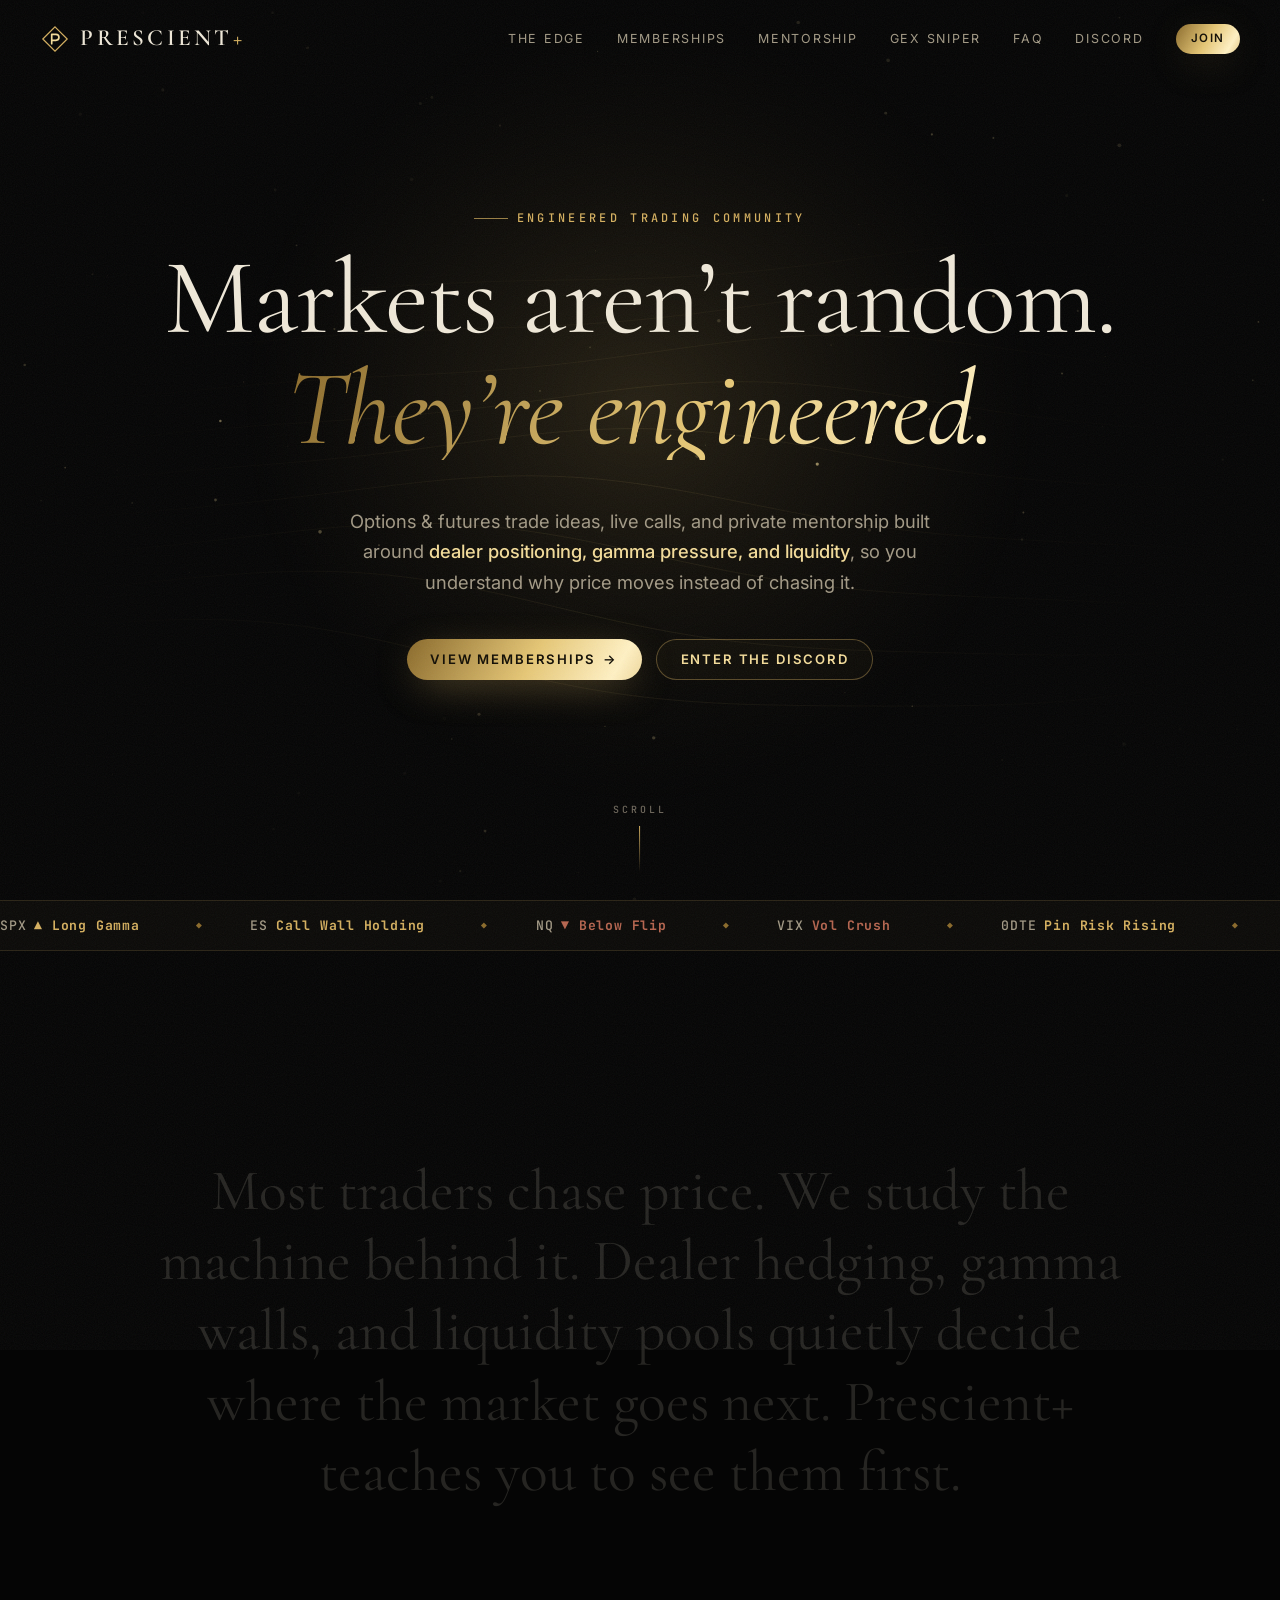
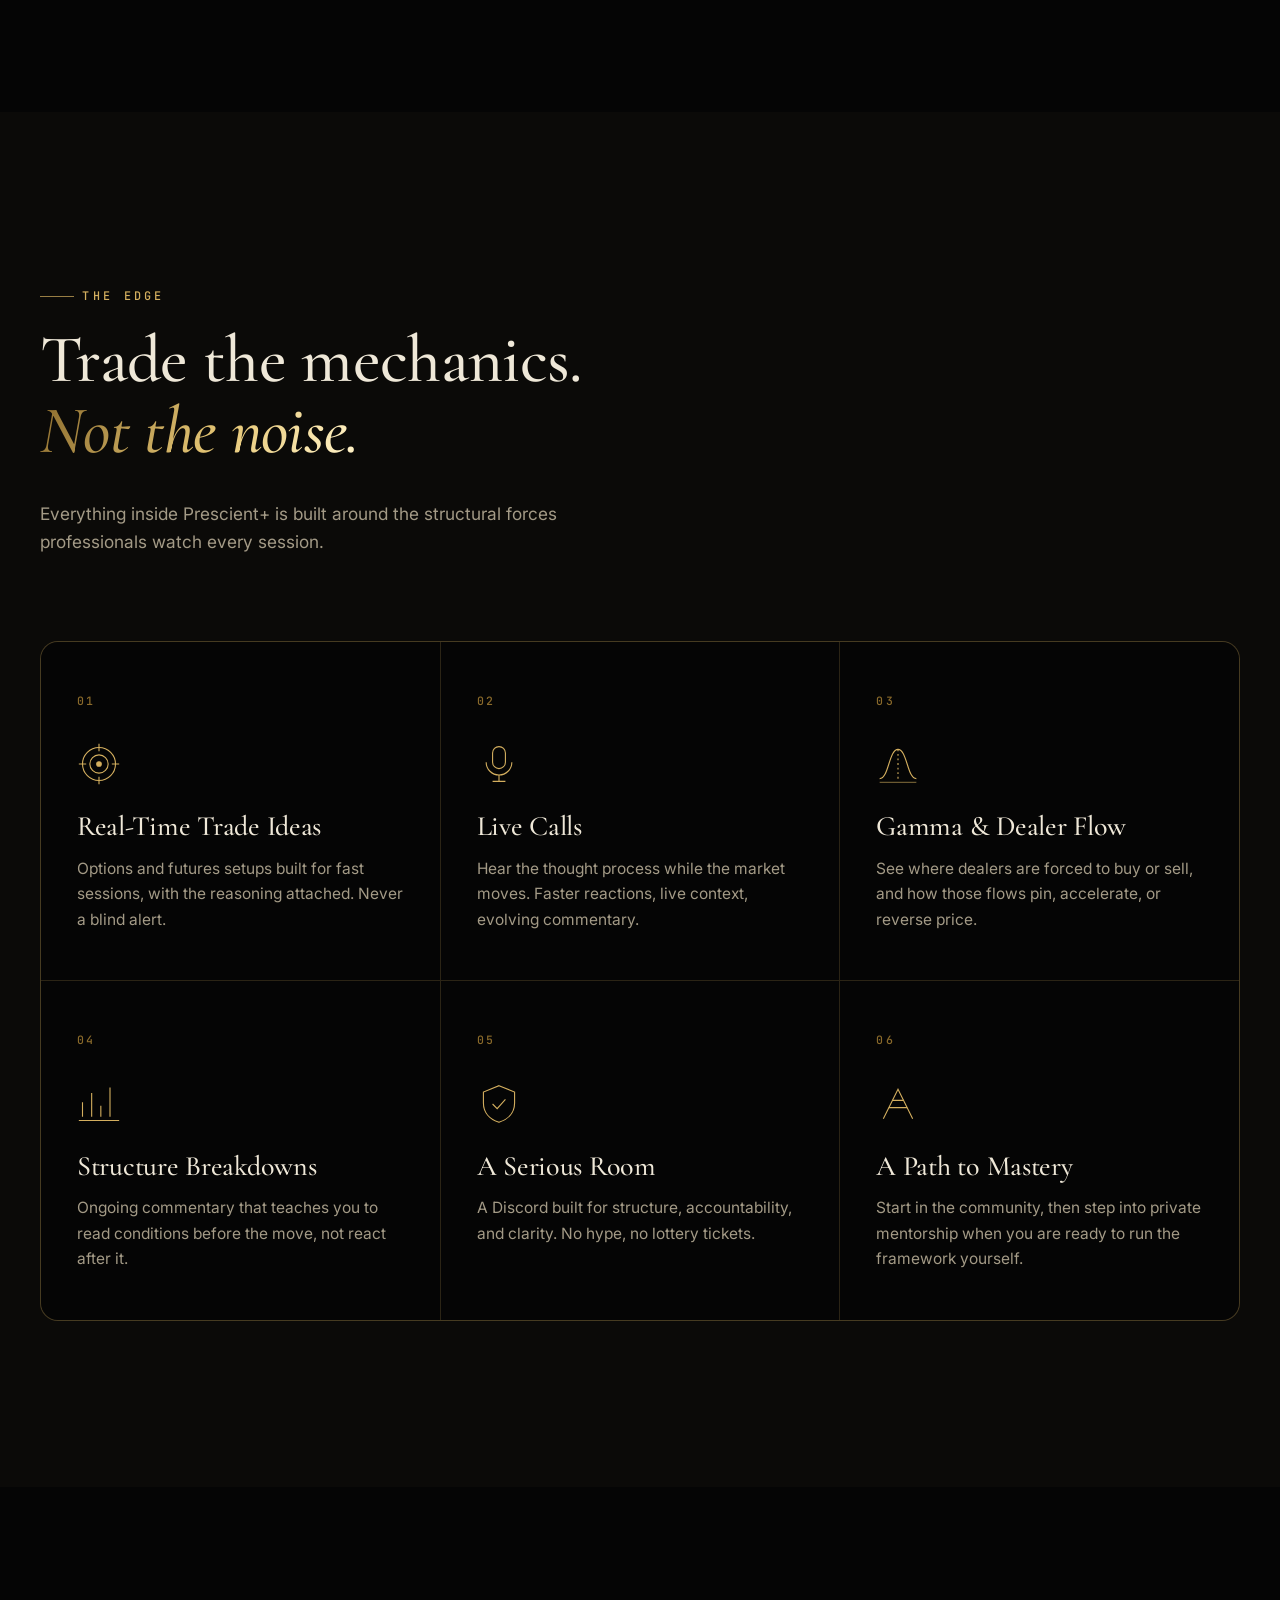
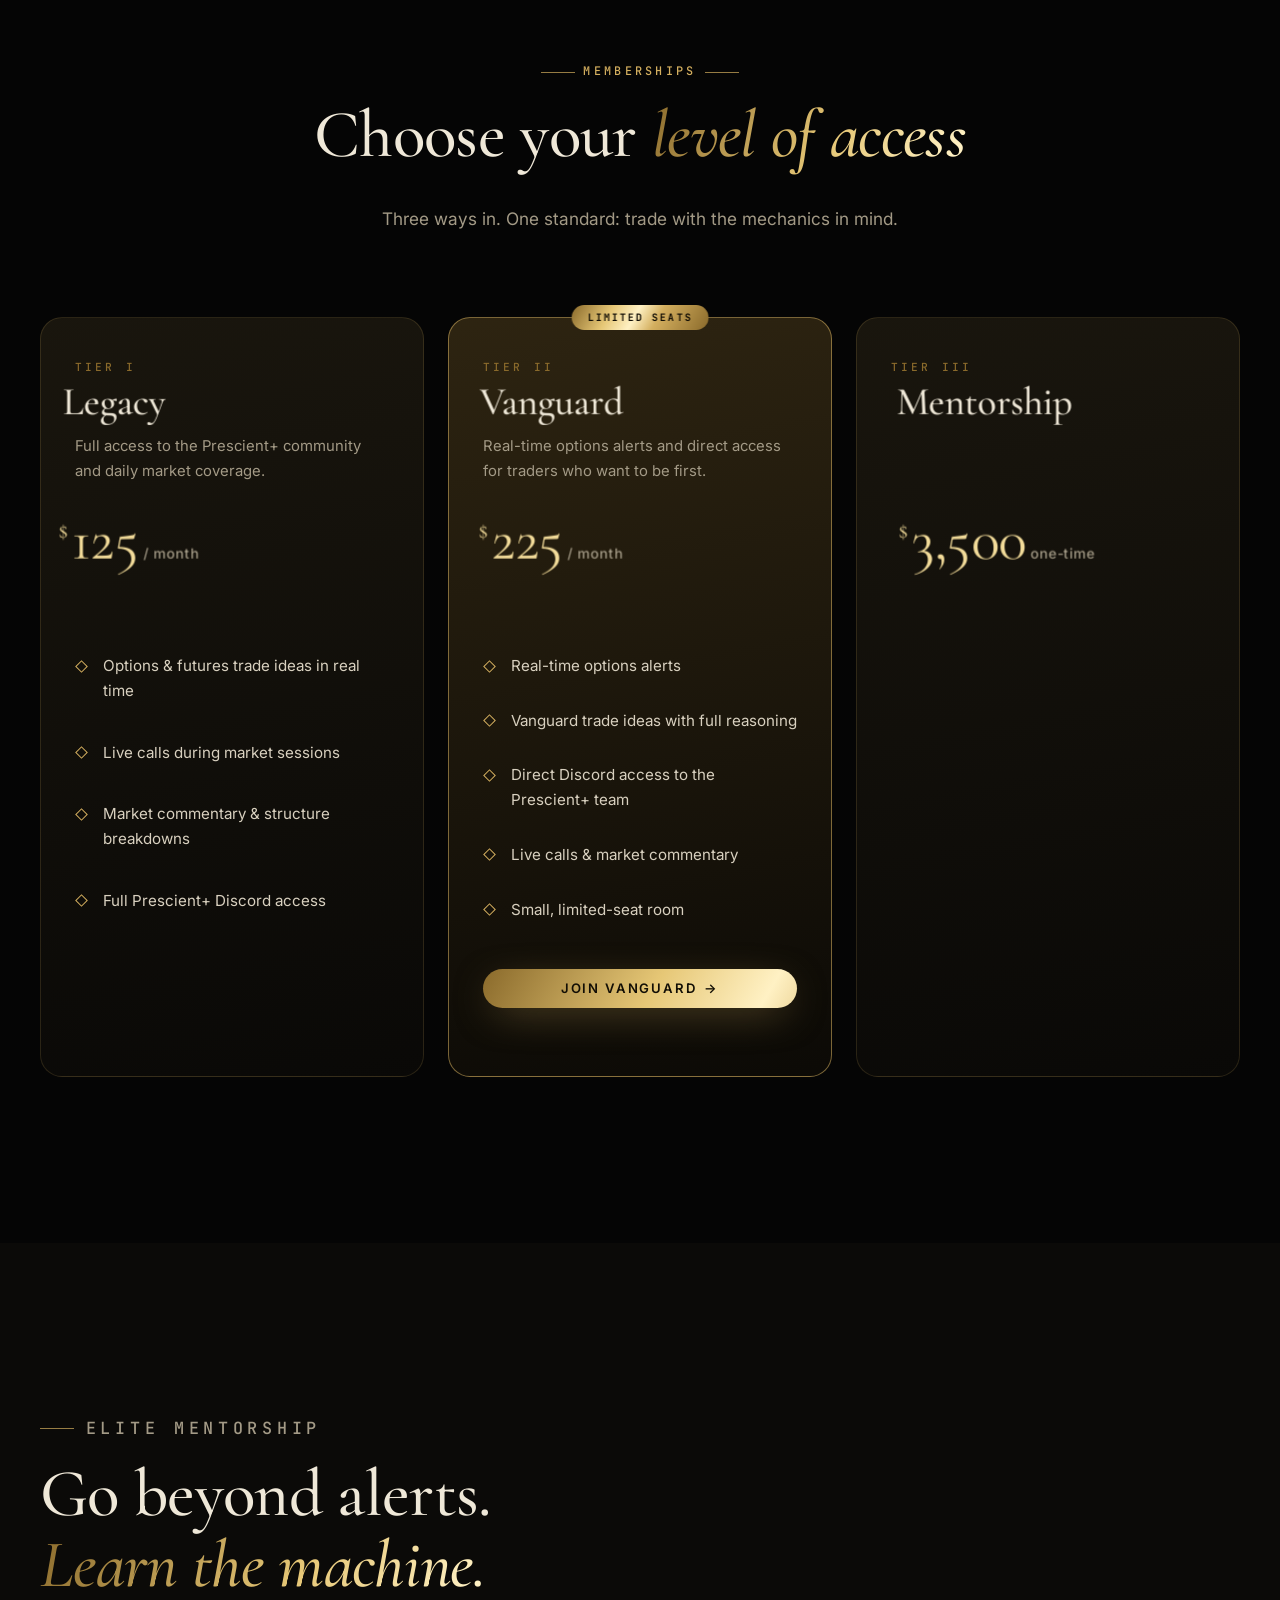
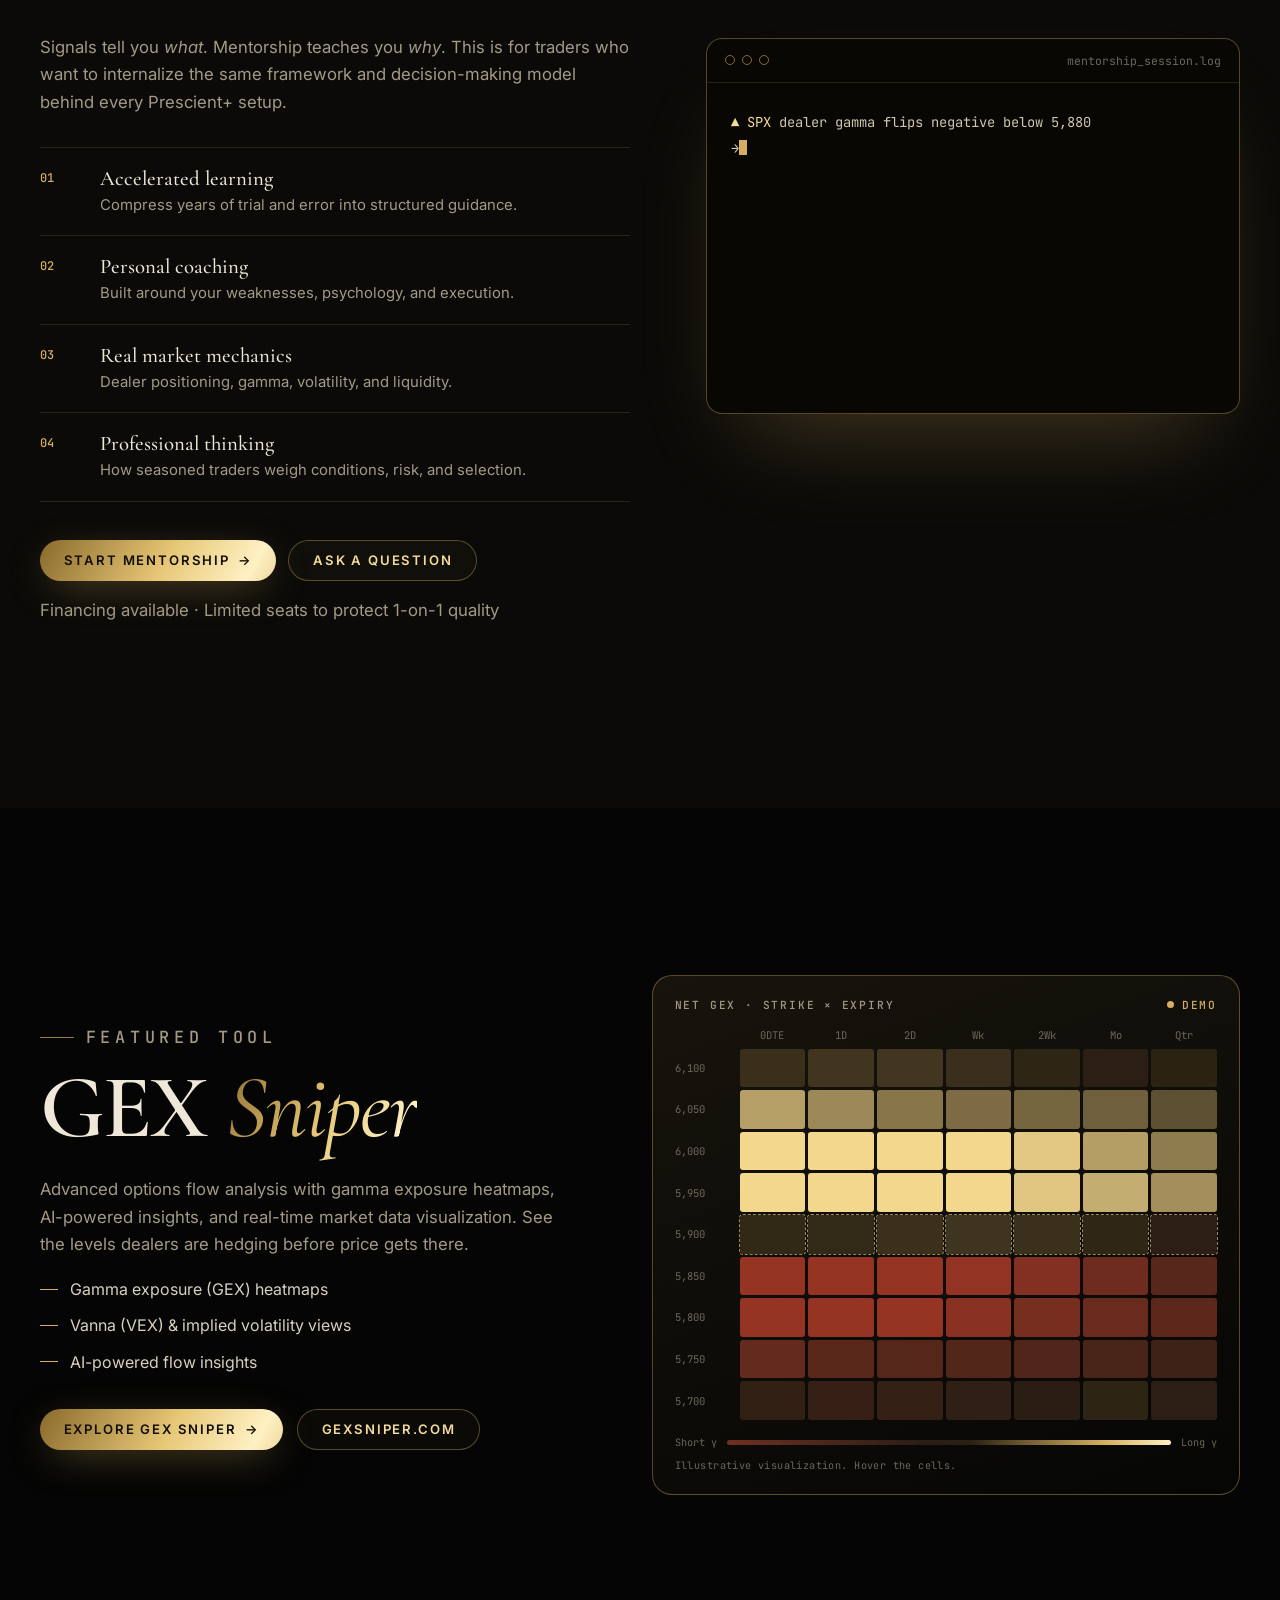
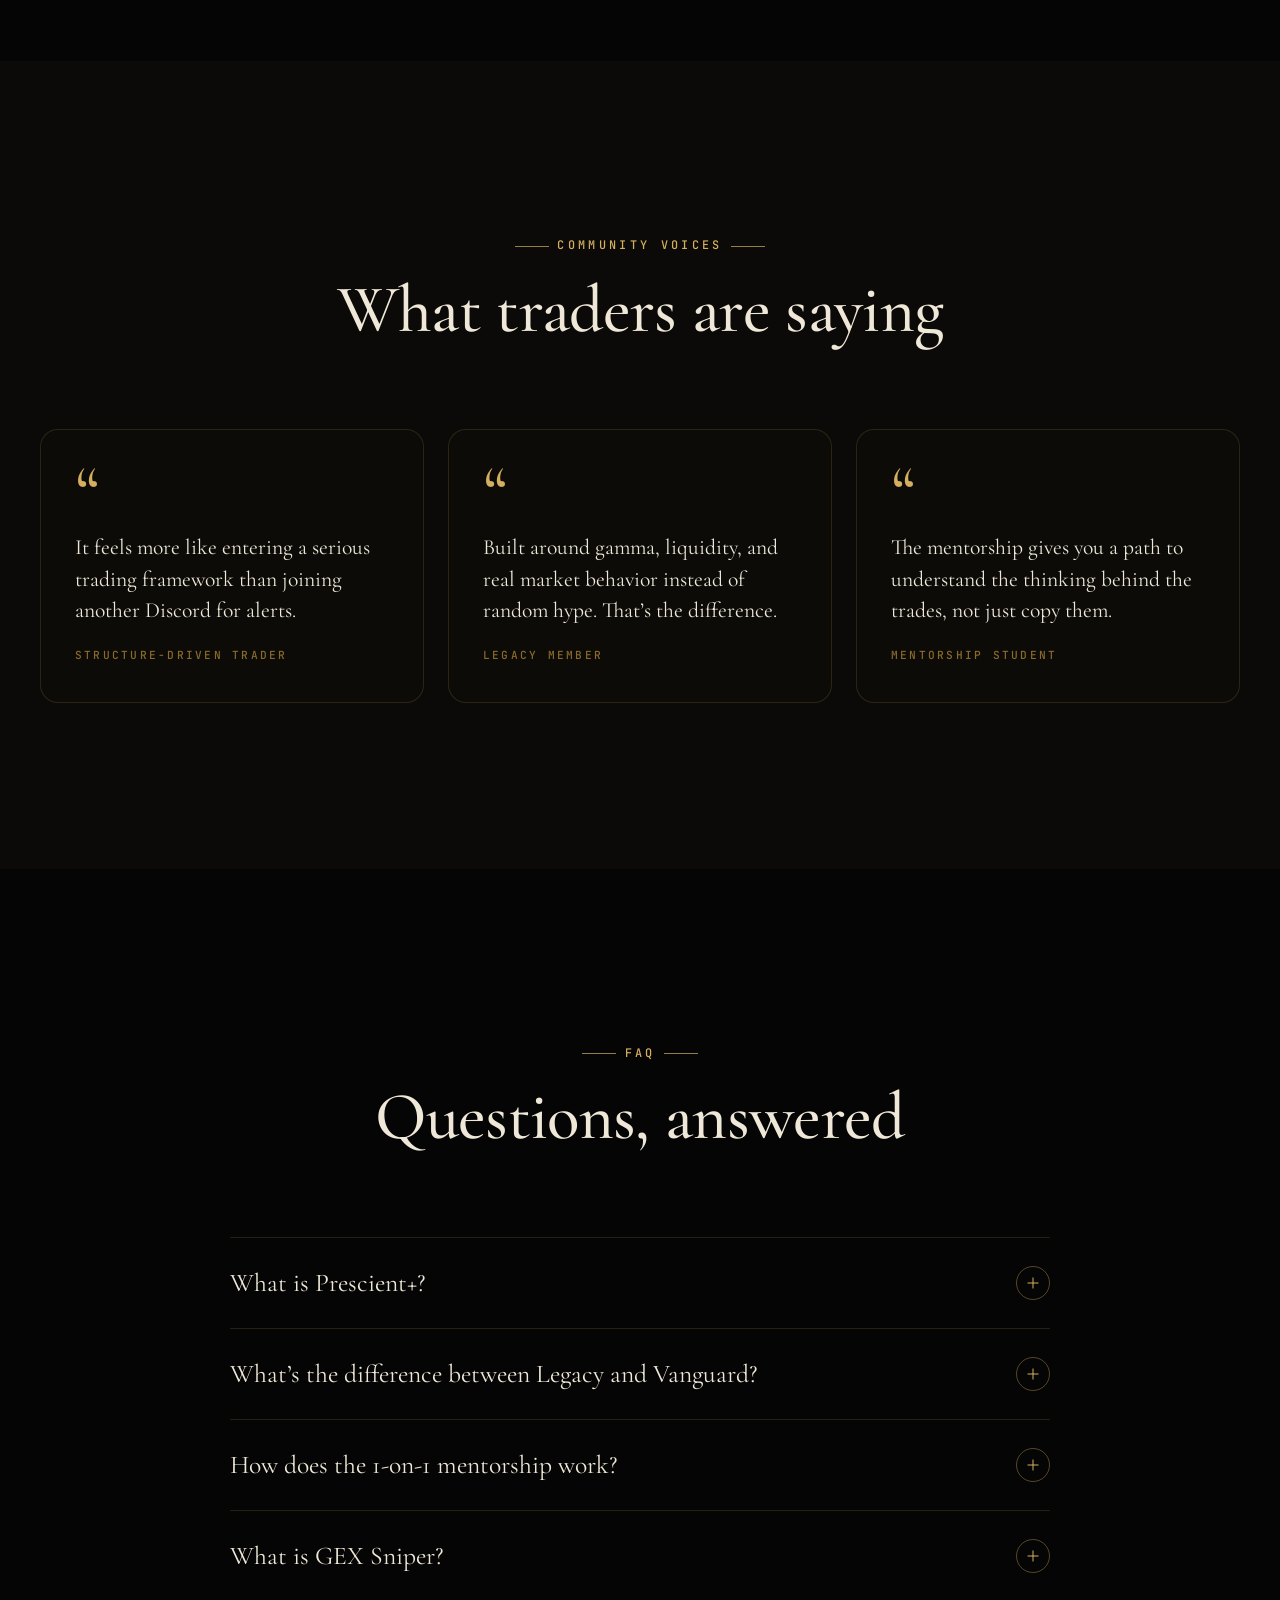
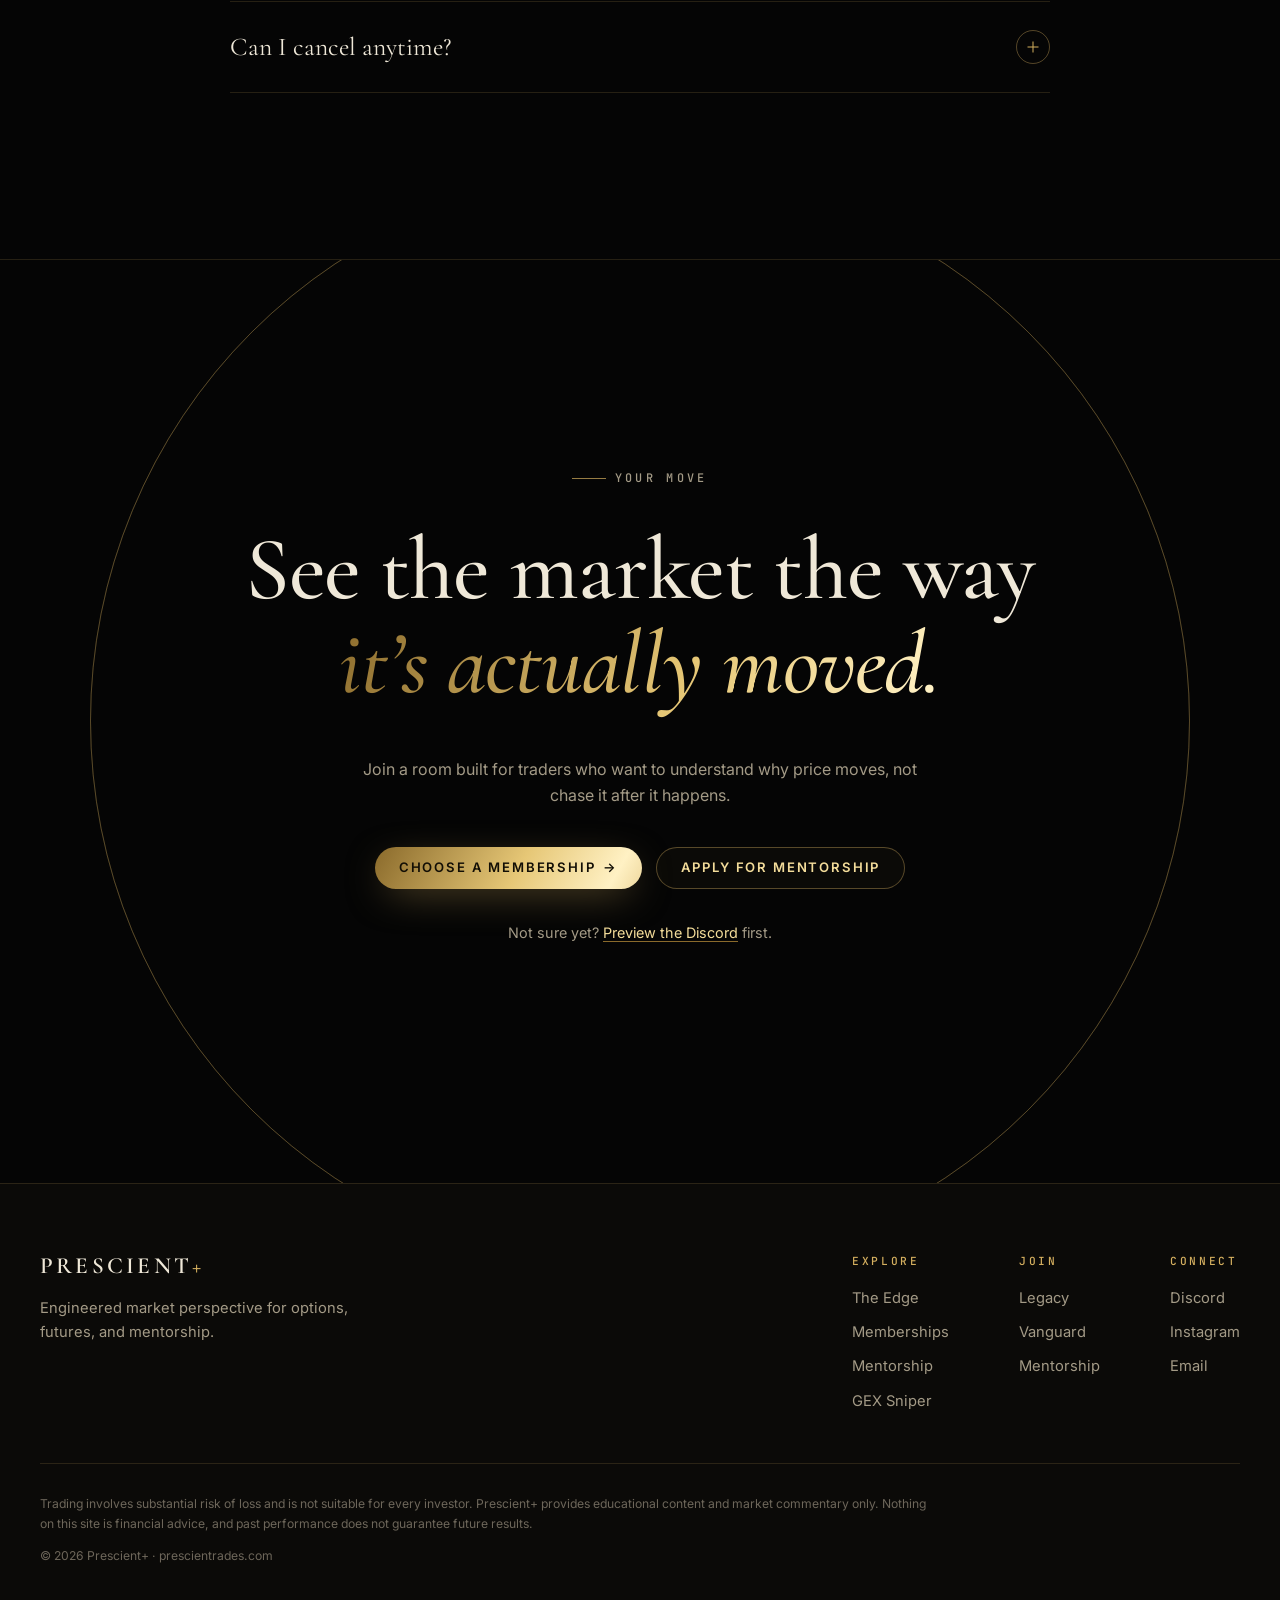
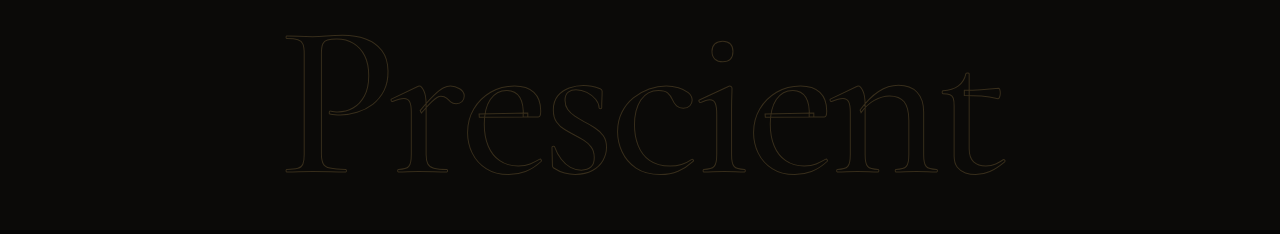
==== commit 13429744: "Rebuild site with black and gold immersive design, add GEX Sniper page - New elegant black/gold desi" ====
--- a/index.html
+++ b/index.html
@@ -4,41 +4,29 @@
   <meta charset="UTF-8" />
   <meta name="viewport" content="width=device-width, initial-scale=1.0" />
 
-  <!-- Primary SEO -->
-  <title>Prescient+ | Options &amp; Futures Trading Community, Live Calls &amp; 1-on-1 Mentorship</title>
-  <meta name="description" content="Prescient+ is a premium options &amp; futures trading community built around dealer positioning, gamma exposure, and liquidity mechanics. Join the Legacy Tier for $125/mo or apply for 1-on-1 mentorship." />
-  <meta name="keywords" content="options trading community, futures trading, trading mentorship, gamma exposure, dealer positioning, trade ideas, live trading calls, Prescient Trades" />
+  <title>Prescient+ | Elite Options &amp; Futures Trading Community &amp; 1-on-1 Mentorship</title>
+  <meta name="description" content="Prescient+ is an elite options &amp; futures trading community built around dealer positioning, gamma exposure, and liquidity mechanics. Legacy, Vanguard, and 1-on-1 Mentorship memberships." />
+  <meta name="keywords" content="options trading community, futures trading, trading mentorship, gamma exposure, GEX, dealer positioning, live trading calls, Prescient Trades, GEX Sniper" />
   <link rel="canonical" href="https://prescientrades.com/" />
   <meta name="robots" content="index, follow, max-image-preview:large" />
-  <meta name="author" content="Prescient+" />
-  <meta name="theme-color" content="#05070d" />
-
-  <!-- Open Graph -->
+  <meta name="theme-color" content="#050505" />
+
   <meta property="og:type" content="website" />
   <meta property="og:url" content="https://prescientrades.com/" />
   <meta property="og:site_name" content="Prescient+" />
-  <meta property="og:title" content="Prescient+ | Trade the Mechanics, Not the Noise" />
-  <meta property="og:description" content="Options &amp; futures trade ideas, live calls, and 1-on-1 mentorship built around how markets are actually moved — dealer positioning, gamma, and liquidity." />
+  <meta property="og:title" content="Prescient+ | Markets Aren't Random. They're Engineered." />
+  <meta property="og:description" content="Options &amp; futures trade ideas, live calls, and 1-on-1 mentorship built around dealer positioning, gamma, and liquidity." />
   <meta property="og:image" content="https://prescientrades.com/og-image.png" />
-  <meta property="og:image:width" content="1200" />
-  <meta property="og:image:height" content="630" />
-
-  <!-- Twitter -->
   <meta name="twitter:card" content="summary_large_image" />
-  <meta name="twitter:title" content="Prescient+ | Trade the Mechanics, Not the Noise" />
-  <meta name="twitter:description" content="Options &amp; futures trade ideas, live calls, and 1-on-1 mentorship built around dealer positioning, gamma, and liquidity." />
+  <meta name="twitter:title" content="Prescient+ | Markets Aren't Random. They're Engineered." />
   <meta name="twitter:image" content="https://prescientrades.com/og-image.png" />
 
-  <link rel="icon" type="image/svg+xml" href="/favicon.svg" />
-
-  <!-- Fonts -->
+  <link rel="icon" type="image/svg+xml" href="favicon.svg" />
   <link rel="preconnect" href="https://fonts.googleapis.com" />
   <link rel="preconnect" href="https://fonts.gstatic.com" crossorigin />
-  <link href="https://fonts.googleapis.com/css2?family=Inter:wght@400;500;600;700&family=Space+Grotesk:wght@500;600;700&family=JetBrains+Mono:wght@400;500;700&display=swap" rel="stylesheet" />
-
-  <link rel="stylesheet" href="/styles.css" />
-
-  <!-- Structured data -->
+  <link href="https://fonts.googleapis.com/css2?family=Cormorant+Garamond:ital,wght@0,400;0,500;0,600;1,400;1,500&family=Inter:wght@400;500;600;700&family=JetBrains+Mono:wght@400;500;600&display=swap" rel="stylesheet" />
+  <link rel="stylesheet" href="styles.css" />
+
   <script type="application/ld+json">
   {
     "@context": "https://schema.org",
@@ -47,462 +35,338 @@
     "alternateName": "Prescient Trades",
     "url": "https://prescientrades.com/",
     "logo": "https://prescientrades.com/favicon.svg",
-    "sameAs": [
-      "https://instagram.com/prescientrades",
-      "https://discord.gg/NCenNHZf"
-    ],
-    "description": "Premium options and futures trading community offering trade ideas, live calls, and one-on-one mentorship built around dealer positioning, gamma exposure, and liquidity mechanics."
+    "sameAs": ["https://instagram.com/prescientrades", "https://discord.gg/n8b2zAraX"]
   }
   </script>
   <script type="application/ld+json">
   {
     "@context": "https://schema.org",
-    "@type": "Product",
-    "name": "Prescient+ Legacy Tier",
-    "description": "Monthly membership with options and futures trade ideas, live calls during market sessions, real-time market commentary, and full Discord community access.",
-    "brand": { "@type": "Brand", "name": "Prescient+" },
-    "offers": {
-      "@type": "Offer",
-      "price": "125",
-      "priceCurrency": "USD",
-      "url": "https://whop.com/checkout/2qAdq5HfPRqsM71eut-h1IK-fl2T-V1lI-vc7xCAyaMrWP/",
-      "availability": "https://schema.org/InStock"
-    }
-  }
-  </script>
-  <script type="application/ld+json">
-  {
-    "@context": "https://schema.org",
-    "@type": "Course",
-    "name": "Prescient+ 1-on-1 Mentorship",
-    "description": "Private one-on-one trading mentorship covering market structure, dealer positioning, gamma mechanics, risk management, and the full decision-making process behind every trade. Financing available.",
-    "provider": { "@type": "Organization", "name": "Prescient+", "url": "https://prescientrades.com/" },
-    "offers": {
-      "@type": "Offer",
-      "price": "3500",
-      "priceCurrency": "USD",
-      "url": "https://buy.stripe.com/dRmdR8awraxw7XsfFi4c80e",
-      "availability": "https://schema.org/InStock",
-      "category": "Paid"
-    },
-    "hasCourseInstance": {
-      "@type": "CourseInstance",
-      "courseMode": "Online",
-      "courseWorkload": "PT10H"
-    }
-  }
-  </script>
-  <script type="application/ld+json">
-  {
-    "@context": "https://schema.org",
-    "@type": "FAQPage",
-    "mainEntity": [
-      {
-        "@type": "Question",
-        "name": "What is Prescient+?",
-        "acceptedAnswer": {
-          "@type": "Answer",
-          "text": "Prescient+ is a premium Discord-based trading community centered around options and futures trade ideas, live calls, real-time market commentary, and an engineered view of market behavior — dealer positioning, gamma pressure, volatility mechanics, and liquidity."
-        }
-      },
-      {
-        "@type": "Question",
-        "name": "What do I get with the Legacy Tier?",
-        "acceptedAnswer": {
-          "@type": "Answer",
-          "text": "The Legacy Tier is $125 per month and includes options and futures trade ideas in real time, live calls during market sessions, ongoing market commentary and structure breakdowns, and full access to the Prescient+ Discord community."
-        }
-      },
-      {
-        "@type": "Question",
-        "name": "How does the 1-on-1 mentorship work?",
-        "acceptedAnswer": {
-          "@type": "Answer",
-          "text": "Mentorship is a private, one-on-one program priced at $3,500 with financing available. You learn the full thought process behind the trades — structure, timing, risk, and execution — with direct feedback tailored to your weaknesses and decision-making style."
-        }
-      },
-      {
-        "@type": "Question",
-        "name": "Is financing available for mentorship?",
-        "acceptedAnswer": {
-          "@type": "Answer",
-          "text": "Yes. Financing options are available at checkout so you can split the $3,500 mentorship into manageable payments."
-        }
-      },
-      {
-        "@type": "Question",
-        "name": "What makes Prescient+ different from other trading Discords?",
-        "acceptedAnswer": {
-          "@type": "Answer",
-          "text": "Prescient+ is built around real market mechanics — dealer positioning, gamma exposure, liquidity behavior, and volatility structure — instead of hype and random alerts. The goal is to teach you why price moves, not just chase moves after they happen."
-        }
-      },
-      {
-        "@type": "Question",
-        "name": "Can I cancel my membership anytime?",
-        "acceptedAnswer": {
-          "@type": "Answer",
-          "text": "Yes. The Legacy Tier is a monthly subscription managed through Whop, and you can cancel at any time from your Whop account."
-        }
-      }
+    "@type": "ItemList",
+    "name": "Prescient+ Memberships",
+    "itemListElement": [
+      { "@type": "ListItem", "position": 1, "item": { "@type": "Product", "name": "Prescient+ Legacy", "offers": { "@type": "Offer", "price": "125", "priceCurrency": "USD", "url": "https://whop.com/checkout/plan_PALPck8TJu5V7/" } } },
+      { "@type": "ListItem", "position": 2, "item": { "@type": "Product", "name": "Prescient+ Vanguard", "offers": { "@type": "Offer", "price": "225", "priceCurrency": "USD", "url": "https://whop.com/prescientrades/vanguard-membership/" } } },
+      { "@type": "ListItem", "position": 3, "item": { "@type": "Course", "name": "Prescient+ 1-on-1 Mentorship", "description": "Private one-on-one trading mentorship.", "provider": { "@type": "Organization", "name": "Prescient+" }, "offers": { "@type": "Offer", "price": "3500", "priceCurrency": "USD", "url": "https://buy.stripe.com/dRmdR8awraxw7XsfFi4c80e" } } }
     ]
   }
   </script>
 </head>
 <body>
-
-  <!-- ===== Navigation ===== -->
+  <div class="loader" id="loader" aria-hidden="true">
+    <div class="loader__mark">
+      <svg viewBox="0 0 32 32" fill="none"><path d="M16 4 L28 16 L16 28 L4 16 Z" stroke="#d4af5f" stroke-width="1"/><path d="M12.5 21 V11 h4.5 a3.2 3.2 0 0 1 0 6.4 h-4.5" stroke="#f3dc9a" stroke-width="1.3" stroke-linecap="round" stroke-linejoin="round"/></svg>
+      <div class="loader__word">Prescient</div>
+    </div>
+  </div>
+  <div class="grain" aria-hidden="true"></div>
+  <div class="progress" id="progress" aria-hidden="true"></div>
+  <div class="cursor" aria-hidden="true"></div><div class="cursor-dot" aria-hidden="true"></div>
+
   <header class="nav" id="nav">
-    <div class="nav__inner container">
-      <a href="#top" class="nav__logo" aria-label="Prescient+ home">
-        <svg width="28" height="28" viewBox="0 0 32 32" fill="none" aria-hidden="true">
-          <rect x="1" y="1" width="30" height="30" rx="8" stroke="url(#lg)" stroke-width="2"/>
-          <path d="M9 22 L14 15 L18 18 L23 9" stroke="url(#lg)" stroke-width="2.4" stroke-linecap="round" stroke-linejoin="round"/>
-          <circle cx="23" cy="9" r="2.4" fill="#10e78c"/>
-          <defs><linearGradient id="lg" x1="0" y1="32" x2="32" y2="0"><stop stop-color="#10e78c"/><stop offset="1" stop-color="#38bdf8"/></linearGradient></defs>
-        </svg>
-        <span>Prescient<em>+</em></span>
+    <div class="container nav__inner">
+      <a href="#top" class="logo" aria-label="Prescient+ home">
+        <svg viewBox="0 0 32 32" fill="none" aria-hidden="true"><path d="M16 3 L29 16 L16 29 L3 16 Z" stroke="#d4af5f" stroke-width="1.3"/><path d="M12.5 21 V11 h4.5 a3.2 3.2 0 0 1 0 6.4 h-4.5" stroke="#f3dc9a" stroke-width="1.8" stroke-linecap="round" stroke-linejoin="round"/></svg>
+        <span>Prescient<b>+</b></span>
       </a>
-      <nav class="nav__links" id="navLinks" aria-label="Main navigation">
+      <nav class="nav__links" id="navLinks" aria-label="Main">
         <a href="#edge">The Edge</a>
-        <a href="#pricing">Pricing</a>
+        <a href="#memberships">Memberships</a>
         <a href="#mentorship">Mentorship</a>
+        <a href="gex-sniper.html">GEX Sniper</a>
         <a href="#faq">FAQ</a>
-        <a href="https://discord.gg/NCenNHZf" target="_blank" rel="noopener">Discord</a>
-        <a href="#pricing" class="btn btn--primary btn--sm nav__cta">Join Now</a>
+        <a href="https://discord.gg/n8b2zAraX" target="_blank" rel="noopener">Discord</a>
+        <a href="#memberships" class="btn btn--gold btn--sm magnetic">Join</a>
       </nav>
-      <button class="nav__burger" id="navBurger" aria-label="Toggle menu" aria-expanded="false">
-        <span></span><span></span><span></span>
-      </button>
+      <button class="nav__burger" id="navBurger" aria-label="Toggle menu" aria-expanded="false"><span></span><span></span></button>
     </div>
   </header>
 
   <main id="top">
-
-    <!-- ===== Hero ===== -->
+    <!-- HERO -->
     <section class="hero">
-      <div class="hero__bg" aria-hidden="true">
-        <div class="hero__grid"></div>
-        <div class="hero__glow hero__glow--1"></div>
-        <div class="hero__glow hero__glow--2"></div>
-        <svg class="hero__chart" viewBox="0 0 1200 340" preserveAspectRatio="none" aria-hidden="true">
-          <g class="hero__levels">
-            <line x1="0" y1="60" x2="1200" y2="60"/>
-            <line x1="0" y1="130" x2="1200" y2="130"/>
-            <line x1="0" y1="200" x2="1200" y2="200"/>
-            <line x1="0" y1="270" x2="1200" y2="270"/>
-          </g>
-          <g id="candles"></g>
-          <path class="hero__line" d="M0,300 C80,290 120,240 200,250 C280,260 320,180 400,190 C480,200 520,230 600,180 C680,130 720,160 800,120 C880,80 920,110 1000,70 C1060,42 1120,55 1200,20" fill="none" stroke="url(#heroGrad)" stroke-width="2.5"/>
-          <defs><linearGradient id="heroGrad" x1="0" y1="0" x2="1200" y2="0" gradientUnits="userSpaceOnUse"><stop stop-color="#10e78c" stop-opacity="0"/><stop offset="0.5" stop-color="#10e78c"/><stop offset="1" stop-color="#38bdf8"/></linearGradient></defs>
-        </svg>
-        <div class="hero__prices">
-          <span>6,050</span><span>5,975</span><span>5,900</span><span>5,825</span>
-        </div>
-      </div>
-
+      <canvas class="hero__canvas" id="heroCanvas" aria-hidden="true"></canvas>
+      <div class="hero__halo" aria-hidden="true"></div>
+      <div class="hero__vignette" aria-hidden="true"></div>
       <div class="container hero__content">
-        <p class="hero__eyebrow reveal"><span class="pulse-dot" aria-hidden="true"></span> LIVE&nbsp;·&nbsp;Engineered Trading Community</p>
-        <h1 class="hero__title reveal">Markets aren&rsquo;t random.<br /><span class="grad-text">They&rsquo;re engineered.</span></h1>
-        <p class="hero__sub reveal">Prescient+ gives you options &amp; futures trade ideas, live calls, and 1-on-1 mentorship built around <strong>dealer positioning, gamma pressure, and liquidity mechanics</strong> — so you understand why price moves instead of chasing it.</p>
-        <div class="hero__ctas reveal">
-          <a href="https://whop.com/checkout/2qAdq5HfPRqsM71eut-h1IK-fl2T-V1lI-vc7xCAyaMrWP/" class="btn btn--primary" target="_blank" rel="noopener">Join Legacy Tier — $125/mo</a>
-          <a href="#mentorship" class="btn btn--ghost">Explore Mentorship <span aria-hidden="true">→</span></a>
-        </div>
-        <div class="hero__stats reveal">
-          <div class="stat"><span class="stat__num" data-count="24">0</span><span class="stat__suffix">/5</span><span class="stat__label">Live market coverage</span></div>
-          <div class="stat"><span class="stat__num" data-count="100">0</span><span class="stat__suffix">%</span><span class="stat__label">Mechanics-driven analysis</span></div>
-          <div class="stat"><span class="stat__num">1<span class="stat__suffix">:1</span></span><span class="stat__label">Direct mentorship access</span></div>
-        </div>
-      </div>
-    </section>
-
-    <!-- ===== Ticker tape (illustrative quotes) ===== -->
-    <div class="ticker" aria-hidden="true">
-      <div class="ticker__track">
-        <span class="tk">SPX <b class="up">5,912.40 ▲ +0.84%</b></span>
-        <span class="tk">ES <b class="up">5,948.25 ▲ +0.79%</b></span>
-        <span class="tk">NQ <b class="dn">21,364.75 ▼ −0.32%</b></span>
-        <span class="tk">VIX <b class="dn">13.86 ▼ −4.15%</b></span>
-        <span class="tk">NVDA <b class="up">148.92 ▲ +2.11%</b></span>
-        <span class="tk">TSLA <b class="dn">312.44 ▼ −1.08%</b></span>
-        <span class="tk">SPY <b class="up">589.71 ▲ +0.81%</b></span>
-        <span class="tk">QQQ <b class="dn">519.36 ▼ −0.29%</b></span>
-        <span class="tk">AAPL <b class="up">228.63 ▲ +0.54%</b></span>
-        <span class="tk">GEX <b class="up">+$2.4B ▲ LONG GAMMA</b></span>
-        <span class="tk">SPX <b class="up">5,912.40 ▲ +0.84%</b></span>
-        <span class="tk">ES <b class="up">5,948.25 ▲ +0.79%</b></span>
-        <span class="tk">NQ <b class="dn">21,364.75 ▼ −0.32%</b></span>
-        <span class="tk">VIX <b class="dn">13.86 ▼ −4.15%</b></span>
-        <span class="tk">NVDA <b class="up">148.92 ▲ +2.11%</b></span>
-        <span class="tk">TSLA <b class="dn">312.44 ▼ −1.08%</b></span>
-        <span class="tk">SPY <b class="up">589.71 ▲ +0.81%</b></span>
-        <span class="tk">QQQ <b class="dn">519.36 ▼ −0.29%</b></span>
-        <span class="tk">AAPL <b class="up">228.63 ▲ +0.54%</b></span>
-        <span class="tk">GEX <b class="up">+$2.4B ▲ LONG GAMMA</b></span>
+        <p class="eyebrow hero__fade">Engineered Trading Community</p>
+        <h1 class="hero__title">
+          <span class="line"><span>Markets aren&rsquo;t random.</span></span>
+          <span class="line"><span class="gold-text"><em>They&rsquo;re engineered.</em></span></span>
+        </h1>
+        <p class="hero__sub hero__fade d1">Options &amp; futures trade ideas, live calls, and private mentorship built around <strong>dealer positioning, gamma pressure, and liquidity</strong>, so you understand why price moves instead of chasing it.</p>
+        <div class="hero__ctas hero__fade d2">
+          <a href="#memberships" class="btn btn--gold magnetic">View Memberships <span class="arrow">→</span></a>
+          <a href="https://discord.gg/n8b2zAraX" class="btn btn--line magnetic" target="_blank" rel="noopener">Enter the Discord</a>
+        </div>
+      </div>
+      <div class="hero__scroll hero__fade d3" aria-hidden="true">Scroll<i></i></div>
+    </section>
+
+    <!-- MARQUEE -->
+    <div class="marquee" aria-hidden="true">
+      <div class="marquee__track" id="marquee">
+        <span>SPX <b class="up">▲ Long Gamma</b></span>
+        <span>ES <b class="up">Call Wall Holding</b></span>
+        <span>NQ <b class="dn">▼ Below Flip</b></span>
+        <span>VIX <b class="dn">Vol Crush</b></span>
+        <span>0DTE <b class="up">Pin Risk Rising</b></span>
+        <span>GEX <b class="up">Dealers Long</b></span>
+        <span>Vanna <b class="up">Supportive</b></span>
+        <span>Charm <b class="dn">Into Close</b></span>
       </div>
     </div>
 
-    <!-- ===== The Edge ===== -->
-    <section class="section" id="edge">
+    <!-- MANIFESTO -->
+    <section class="manifesto">
+      <div class="container">
+        <p class="manifesto__text" data-words>Most traders chase price. <span class="g">We study the machine</span> behind it. Dealer hedging, gamma walls, and liquidity pools quietly decide where the market goes next. <span class="g">Prescient+</span> teaches you to see them first.</p>
+      </div>
+    </section>
+
+    <!-- EDGE -->
+    <section class="section section--ink" id="edge">
       <div class="container">
         <div class="section__head reveal">
-          <p class="section__eyebrow">The Edge</p>
-          <h2>Trade the mechanics.<br />Not the noise.</h2>
-          <p class="section__sub">Most trading servers sell hype. Prescient+ is built around how price is actually moved — the structural forces that professionals watch every session.</p>
-        </div>
-        <div class="grid grid--3">
-          <article class="card reveal">
-            <div class="card__icon" aria-hidden="true">📡</div>
-            <h3>Trade Ideas in Real Time</h3>
-            <p>Timely options and futures trade ideas built for fast-moving market sessions — with the reasoning attached, never a blind alert.</p>
-          </article>
-          <article class="card reveal">
-            <div class="card__icon" aria-hidden="true">🎙️</div>
-            <h3>Live Calls During the Action</h3>
-            <p>Faster reactions, live context, and evolving trade commentary as sessions unfold. Hear the thought process as it happens.</p>
-          </article>
-          <article class="card reveal">
-            <div class="card__icon" aria-hidden="true">🧠</div>
-            <h3>Engineered Market Perspective</h3>
-            <p>See markets through dealer positioning, gamma, liquidity, and volatility instead of surface-level noise and lagging indicators.</p>
-          </article>
-          <article class="card reveal">
-            <div class="card__icon" aria-hidden="true">📊</div>
-            <h3>Structure &amp; Commentary</h3>
-            <p>Ongoing market commentary and structure breakdowns that teach you to read conditions, not just react to them.</p>
-          </article>
-          <article class="card reveal">
-            <div class="card__icon" aria-hidden="true">🛡️</div>
-            <h3>Serious Discord Environment</h3>
-            <p>A community built for structure, clarity, and accountability — traders who want to understand why price moves.</p>
-          </article>
-          <article class="card reveal">
-            <div class="card__icon" aria-hidden="true">🚀</div>
+          <p class="eyebrow">The Edge</p>
+          <h2>Trade the mechanics.<br /><em class="gold-text">Not the noise.</em></h2>
+          <p class="section__sub">Everything inside Prescient+ is built around the structural forces professionals watch every session.</p>
+        </div>
+        <div class="edge-grid">
+          <article class="edge-card reveal" style="--d:.0s">
+            <span class="edge-card__num">01</span>
+            <svg viewBox="0 0 48 48"><circle cx="24" cy="24" r="18"/><circle cx="24" cy="24" r="10"/><circle cx="24" cy="24" r="2.5" fill="#d4af5f"/><path d="M24 2v8M24 38v8M2 24h8M38 24h8"/></svg>
+            <h3>Real-Time Trade Ideas</h3>
+            <p>Options and futures setups built for fast sessions, with the reasoning attached. Never a blind alert.</p>
+          </article>
+          <article class="edge-card reveal" style="--d:.08s">
+            <span class="edge-card__num">02</span>
+            <svg viewBox="0 0 48 48"><rect x="17" y="5" width="14" height="24" rx="7"/><path d="M10 22a14 14 0 0 0 28 0M24 36v7M17 43h14"/></svg>
+            <h3>Live Calls</h3>
+            <p>Hear the thought process while the market moves. Faster reactions, live context, evolving commentary.</p>
+          </article>
+          <article class="edge-card reveal" style="--d:.16s">
+            <span class="edge-card__num">03</span>
+            <svg viewBox="0 0 48 48"><path d="M4 40 C14 40 14 8 24 8 C34 8 34 40 44 40"/><path d="M4 44h40" opacity=".5"/><path d="M24 8v32" stroke-dasharray="2 3"/></svg>
+            <h3>Gamma &amp; Dealer Flow</h3>
+            <p>See where dealers are forced to buy or sell, and how those flows pin, accelerate, or reverse price.</p>
+          </article>
+          <article class="edge-card reveal" style="--d:.0s">
+            <span class="edge-card__num">04</span>
+            <svg viewBox="0 0 48 48"><path d="M6 38V22M16 38V12M26 38V26M36 38V6"/><path d="M2 42h44"/></svg>
+            <h3>Structure Breakdowns</h3>
+            <p>Ongoing commentary that teaches you to read conditions before the move, not react after it.</p>
+          </article>
+          <article class="edge-card reveal" style="--d:.08s">
+            <span class="edge-card__num">05</span>
+            <svg viewBox="0 0 48 48"><path d="M24 4l17 7v12c0 11-7.5 18-17 21C14.5 41 7 34 7 23V11z"/><path d="M17 24l5 5 9-10"/></svg>
+            <h3>A Serious Room</h3>
+            <p>A Discord built for structure, accountability, and clarity. No hype, no lottery tickets.</p>
+          </article>
+          <article class="edge-card reveal" style="--d:.16s">
+            <span class="edge-card__num">06</span>
+            <svg viewBox="0 0 48 48"><path d="M8 40L24 8l16 32"/><path d="M14 28h20M18 20h12"/></svg>
             <h3>A Path to Mastery</h3>
-            <p>Start with the Legacy Tier, then step into 1-on-1 mentorship when you&rsquo;re ready to trade the full framework yourself.</p>
-          </article>
-        </div>
-      </div>
-    </section>
-
-    <!-- ===== How it works ===== -->
-    <section class="section section--alt" id="how">
+            <p>Start in the community, then step into private mentorship when you are ready to run the framework yourself.</p>
+          </article>
+        </div>
+      </div>
+    </section>
+
+    <!-- MEMBERSHIPS -->
+    <section class="section" id="memberships">
       <div class="container">
-        <div class="section__head reveal">
-          <p class="section__eyebrow">How It Works</p>
-          <h2>Three steps into the ecosystem</h2>
-        </div>
-        <ol class="steps">
-          <li class="step reveal">
-            <span class="step__num">01</span>
-            <h3>Preview the Discord</h3>
-            <p>Step inside and get a feel for the environment — structure, mechanics, and high-conviction market awareness.</p>
-            <a class="step__link" href="https://discord.gg/NCenNHZf" target="_blank" rel="noopener">Enter the Discord →</a>
-          </li>
-          <li class="step reveal">
-            <span class="step__num">02</span>
-            <h3>Join the Legacy Tier</h3>
-            <p>Unlock real-time trade ideas, live calls, and full community access for $125/month. Cancel anytime.</p>
-            <a class="step__link" href="https://whop.com/checkout/2qAdq5HfPRqsM71eut-h1IK-fl2T-V1lI-vc7xCAyaMrWP/" target="_blank" rel="noopener">Get access →</a>
-          </li>
-          <li class="step reveal">
-            <span class="step__num">03</span>
-            <h3>Level Up with Mentorship</h3>
-            <p>Go beyond alerts. Learn the complete decision-making model behind the trades with direct 1-on-1 guidance.</p>
-            <a class="step__link" href="#mentorship">See the program →</a>
-          </li>
-        </ol>
-      </div>
-    </section>
-
-    <!-- ===== Pricing ===== -->
-    <section class="section" id="pricing">
-      <div class="container">
-        <div class="section__head reveal">
-          <p class="section__eyebrow">Membership</p>
-          <h2>Choose your level of access</h2>
-          <p class="section__sub">Two ways in. One standard: trade with mechanics in mind.</p>
-        </div>
-
-        <div class="pricing">
-          <!-- Legacy Tier -->
-          <article class="price-card reveal">
-            <header class="price-card__head">
-              <h3>Legacy Tier</h3>
-              <p class="price-card__tag">Full community access</p>
-              <p class="price-card__price"><span class="price-card__currency">$</span>125<span class="price-card__period">/month</span></p>
-            </header>
-            <ul class="price-card__features">
+        <div class="section__head section__head--center reveal">
+          <p class="eyebrow">Memberships</p>
+          <h2>Choose your <em class="gold-text">level of access</em></h2>
+          <p class="section__sub">Three ways in. One standard: trade with the mechanics in mind.</p>
+        </div>
+        <div class="tiers">
+          <article class="tier tilt reveal" style="--d:0s">
+            <div class="tier__glare"></div>
+            <p class="tier__rank">Tier I</p>
+            <h3>Legacy</h3>
+            <p class="tier__tag">Full access to the Prescient+ community and daily market coverage.</p>
+            <p class="tier__price"><sup>$</sup>125<small>/ month</small></p>
+            <p class="tier__fine">Cancel anytime</p>
+            <div class="tier__rule"></div>
+            <ul>
               <li>Options &amp; futures trade ideas in real time</li>
               <li>Live calls during market sessions</li>
               <li>Market commentary &amp; structure breakdowns</li>
-              <li>Full Prescient+ Discord community access</li>
-              <li>Cancel anytime — no lock-in</li>
+              <li>Full Prescient+ Discord access</li>
             </ul>
-            <a href="https://whop.com/checkout/2qAdq5HfPRqsM71eut-h1IK-fl2T-V1lI-vc7xCAyaMrWP/" class="btn btn--outline btn--block" target="_blank" rel="noopener">Join Legacy Tier</a>
-            <p class="price-card__note">Secure checkout via Whop</p>
-          </article>
-
-          <!-- Mentorship -->
-          <article class="price-card price-card--featured reveal">
-            <span class="price-card__badge">Most Transformative</span>
-            <header class="price-card__head">
-              <h3>1-on-1 Mentorship</h3>
-              <p class="price-card__tag">Trade like me — learn the process</p>
-              <p class="price-card__price"><span class="price-card__currency">$</span>3,500<span class="price-card__period">&nbsp;one-time</span></p>
-              <p class="price-card__financing">Financing available at checkout</p>
-            </header>
-            <ul class="price-card__features">
-              <li>Private one-on-one guidance, tailored to you</li>
+            <a href="https://whop.com/checkout/plan_PALPck8TJu5V7/" class="btn btn--line btn--block magnetic" target="_blank" rel="noopener">Join Legacy <span class="arrow">→</span></a>
+            <p class="tier__note">Secure checkout via Whop</p>
+          </article>
+
+          <article class="tier tier--crown tilt reveal" style="--d:.1s">
+            <span class="tier__badge">Limited Seats</span>
+            <div class="tier__glare"></div>
+            <p class="tier__rank">Tier II</p>
+            <h3>Vanguard</h3>
+            <p class="tier__tag">Real-time options alerts and direct access for traders who want to be first.</p>
+            <p class="tier__price"><sup>$</sup>225<small>/ month</small></p>
+            <p class="tier__fine">Capped membership</p>
+            <div class="tier__rule"></div>
+            <ul>
+              <li>Real-time options alerts</li>
+              <li>Vanguard trade ideas with full reasoning</li>
+              <li>Direct Discord access to the Prescient+ team</li>
+              <li>Live calls &amp; market commentary</li>
+              <li>Small, limited-seat room</li>
+            </ul>
+            <a href="https://whop.com/prescientrades/vanguard-membership/" class="btn btn--gold btn--block magnetic" target="_blank" rel="noopener">Join Vanguard <span class="arrow">→</span></a>
+            <p class="tier__note">Secure checkout via Whop</p>
+          </article>
+
+          <article class="tier tilt reveal" style="--d:.2s">
+            <div class="tier__glare"></div>
+            <p class="tier__rank">Tier III</p>
+            <h3>Mentorship</h3>
+            <p class="tier__tag">Private 1-on-1 coaching. Learn the full process behind every trade.</p>
+            <p class="tier__price"><sup>$</sup>3,500<small>one-time</small></p>
+            <p class="tier__fine">Financing available at checkout</p>
+            <div class="tier__rule"></div>
+            <ul>
+              <li>Private one-on-one sessions tailored to you</li>
               <li>The full thought process behind every trade</li>
-              <li>Market structure, timing &amp; execution frameworks</li>
-              <li>Direct feedback on your decision-making &amp; risk</li>
-              <li>Accelerated path to independent execution</li>
-              <li>Includes community access while you learn</li>
+              <li>Structure, timing &amp; execution frameworks</li>
+              <li>Direct feedback on risk &amp; decision-making</li>
+              <li>Community access while you learn</li>
             </ul>
-            <a href="https://buy.stripe.com/dRmdR8awraxw7XsfFi4c80e" class="btn btn--primary btn--block" target="_blank" rel="noopener">Apply for Mentorship</a>
-            <p class="price-card__note">Secure checkout via Stripe · Financing available</p>
-          </article>
-        </div>
-      </div>
-    </section>
-
-    <!-- ===== Mentorship deep dive ===== -->
-    <section class="section section--alt" id="mentorship">
-      <div class="container mentorship">
-        <div class="mentorship__copy reveal">
-          <p class="section__eyebrow">Elite Mentorship</p>
-          <h2>Go beyond alerts.<br /><span class="grad-text">Learn the machine.</span></h2>
-          <p>Signals tell you <em>what</em>. Mentorship teaches you <em>why</em>. This program is built for traders who want to internalize the same framework, thought process, and decision-making model behind every Prescient+ setup.</p>
-          <ul class="checklist">
-            <li><strong>Accelerated learning</strong> — compress years of trial and error into direct, structured guidance.</li>
-            <li><strong>Personalized coaching</strong> — support tailored to your weaknesses, psychology, and execution style.</li>
-            <li><strong>Real market mechanics</strong> — dealer positioning, gamma pressure, volatility and liquidity behavior.</li>
-            <li><strong>Professional thinking</strong> — how seasoned traders evaluate conditions, risk, and opportunity selection.</li>
+            <a href="https://buy.stripe.com/dRmdR8awraxw7XsfFi4c80e" class="btn btn--line btn--block magnetic" target="_blank" rel="noopener">Apply for Mentorship <span class="arrow">→</span></a>
+            <p class="tier__note">Secure checkout via Stripe</p>
+          </article>
+        </div>
+      </div>
+    </section>
+
+    <!-- MENTORSHIP -->
+    <section class="section section--ink" id="mentorship">
+      <div class="container mentor">
+        <div class="mentor__copy reveal">
+          <p class="eyebrow">Elite Mentorship</p>
+          <h2>Go beyond alerts.<br /><em class="gold-text">Learn the machine.</em></h2>
+          <p>Signals tell you <em>what</em>. Mentorship teaches you <em>why</em>. This is for traders who want to internalize the same framework and decision-making model behind every Prescient+ setup.</p>
+          <ul class="pillars">
+            <li><span>01</span><div><strong>Accelerated learning</strong><em>Compress years of trial and error into structured guidance.</em></div></li>
+            <li><span>02</span><div><strong>Personal coaching</strong><em>Built around your weaknesses, psychology, and execution.</em></div></li>
+            <li><span>03</span><div><strong>Real market mechanics</strong><em>Dealer positioning, gamma, volatility, and liquidity.</em></div></li>
+            <li><span>04</span><div><strong>Professional thinking</strong><em>How seasoned traders weigh conditions, risk, and selection.</em></div></li>
           </ul>
-          <div class="mentorship__ctas">
-            <a href="https://buy.stripe.com/dRmdR8awraxw7XsfFi4c80e" class="btn btn--primary" target="_blank" rel="noopener">Start Mentorship — $3,500</a>
-            <a href="mailto:xanderamusic@gmail.com?subject=Prescient%2B%20Mentorship%20Inquiry" class="btn btn--ghost">Ask a question first</a>
+          <div class="mentor__ctas">
+            <a href="https://buy.stripe.com/dRmdR8awraxw7XsfFi4c80e" class="btn btn--gold magnetic" target="_blank" rel="noopener">Start Mentorship <span class="arrow">→</span></a>
+            <a href="mailto:xanderamusic@gmail.com?subject=Prescient%2B%20Mentorship%20Inquiry" class="btn btn--line magnetic">Ask a Question</a>
           </div>
-          <p class="mentorship__fine">Financing available · Limited seats to protect 1-on-1 quality</p>
-        </div>
-        <div class="mentorship__panel reveal" aria-hidden="true">
+          <p class="mentor__fine">Financing available · Limited seats to protect 1-on-1 quality</p>
+        </div>
+        <div class="reveal" style="--d:.15s" aria-hidden="true">
           <div class="terminal">
-            <div class="terminal__bar"><span></span><span></span><span></span><em>mentorship_session.log</em></div>
-            <div class="terminal__body">
-              <p><span class="t-green">▲ SPX</span> dealer gamma flips negative below 5,880</p>
-              <p><span class="t-cyan">→</span> liquidity thins into the 0DTE wall</p>
-              <p><span class="t-dim"># why this matters:</span></p>
-              <p>hedging flows accelerate moves in both directions</p>
-              <p><span class="t-cyan">→</span> your plan: fade strength into resistance <span class="t-dim">or</span> ride momentum?</p>
-              <p><span class="t-green">✓</span> we walk through the decision together</p>
-              <p class="t-cursor">_</p>
-            </div>
+            <div class="terminal__bar"><i></i><i></i><i></i><em>mentorship_session.log</em></div>
+            <div class="terminal__body" id="terminal"></div>
           </div>
         </div>
       </div>
     </section>
 
-    <!-- ===== Testimonials ===== -->
-    <section class="section" id="voices">
+    <!-- GEX SNIPER TEASER -->
+    <section class="section" id="gex">
+      <div class="container gex-teaser">
+        <div class="gex-teaser__copy reveal">
+          <p class="eyebrow">Featured Tool</p>
+          <div class="wordmark">GEX <span class="gold-text">Sniper</span></div>
+          <p>Advanced options flow analysis with gamma exposure heatmaps, AI-powered insights, and real-time market data visualization. See the levels dealers are hedging before price gets there.</p>
+          <ul>
+            <li>Gamma exposure (GEX) heatmaps</li>
+            <li>Vanna (VEX) &amp; implied volatility views</li>
+            <li>AI-powered flow insights</li>
+          </ul>
+          <div class="hero__ctas" style="justify-content:flex-start">
+            <a href="gex-sniper.html" class="btn btn--gold magnetic">Explore GEX Sniper <span class="arrow">→</span></a>
+            <a href="https://gexsniper.com/" class="btn btn--line magnetic" target="_blank" rel="noopener">gexsniper.com</a>
+          </div>
+        </div>
+        <div class="reveal" style="--d:.15s">
+          <div class="heat" data-heatmap>
+            <div class="heat__head"><span>Net GEX · Strike × Expiry</span><span class="heat__live">Demo</span></div>
+            <div class="heat__grid"></div>
+            <div class="heat__legend"><span>Short γ</span><i></i><span>Long γ</span></div>
+            <div class="heat__tip"></div>
+            <p class="disclaim">Illustrative visualization. Hover the cells.</p>
+          </div>
+        </div>
+      </div>
+    </section>
+
+    <!-- TESTIMONIALS -->
+    <section class="section section--ink" id="voices">
       <div class="container">
-        <div class="section__head reveal">
-          <p class="section__eyebrow">Community Voices</p>
+        <div class="section__head section__head--center reveal">
+          <p class="eyebrow">Community Voices</p>
           <h2>What traders are saying</h2>
         </div>
-        <div class="grid grid--3">
-          <blockquote class="quote reveal">
-            <p>&ldquo;It feels more like entering a serious trading framework than just joining another Discord for alerts.&rdquo;</p>
-            <footer>— Structure-Driven Trader</footer>
-          </blockquote>
-          <blockquote class="quote reveal">
-            <p>&ldquo;The whole concept feels different because it is built around mechanics like gamma, liquidity, and real market behavior instead of random hype.&rdquo;</p>
-            <footer>— Legacy Tier Member</footer>
-          </blockquote>
-          <blockquote class="quote reveal">
-            <p>&ldquo;The mentorship makes it premium — it offers a path to understand the thinking behind the trades, not just copy them.&rdquo;</p>
-            <footer>— Mentorship Student</footer>
-          </blockquote>
-        </div>
-      </div>
-    </section>
-
-    <!-- ===== FAQ ===== -->
-    <section class="section section--alt" id="faq">
+        <div class="quotes">
+          <blockquote class="quote reveal"><p>It feels more like entering a serious trading framework than joining another Discord for alerts.</p><footer>Structure-Driven Trader</footer></blockquote>
+          <blockquote class="quote reveal" style="--d:.1s"><p>Built around gamma, liquidity, and real market behavior instead of random hype. That&rsquo;s the difference.</p><footer>Legacy Member</footer></blockquote>
+          <blockquote class="quote reveal" style="--d:.2s"><p>The mentorship gives you a path to understand the thinking behind the trades, not just copy them.</p><footer>Mentorship Student</footer></blockquote>
+        </div>
+      </div>
+    </section>
+
+    <!-- FAQ -->
+    <section class="section" id="faq">
       <div class="container container--narrow">
-        <div class="section__head reveal">
-          <p class="section__eyebrow">FAQ</p>
+        <div class="section__head section__head--center reveal">
+          <p class="eyebrow">FAQ</p>
           <h2>Questions, answered</h2>
         </div>
         <div class="faq reveal">
-          <details class="faq__item">
-            <summary>What is Prescient+?<span class="faq__chevron" aria-hidden="true"></span></summary>
-            <p>Prescient+ is a premium Discord-based trading community centered around options and futures trade ideas, live calls, real-time market commentary, and an engineered view of market behavior — dealer positioning, gamma pressure, volatility mechanics, and liquidity.</p>
-          </details>
-          <details class="faq__item">
-            <summary>What do I get with the Legacy Tier?<span class="faq__chevron" aria-hidden="true"></span></summary>
-            <p>The Legacy Tier is $125/month and includes real-time options and futures trade ideas, live calls during market sessions, ongoing commentary and structure breakdowns, and full access to the Prescient+ Discord community.</p>
-          </details>
-          <details class="faq__item">
-            <summary>How does the 1-on-1 mentorship work?<span class="faq__chevron" aria-hidden="true"></span></summary>
-            <p>Mentorship is a private, one-on-one program priced at $3,500. You learn the full thought process behind the trades — structure, timing, risk, and execution — with direct feedback tailored to your weaknesses and decision-making style.</p>
-          </details>
-          <details class="faq__item">
-            <summary>Is financing available for mentorship?<span class="faq__chevron" aria-hidden="true"></span></summary>
-            <p>Yes. Financing options are available at checkout, so you can split the mentorship into manageable payments.</p>
-          </details>
-          <details class="faq__item">
-            <summary>What makes Prescient+ different from other trading Discords?<span class="faq__chevron" aria-hidden="true"></span></summary>
-            <p>Everything is built around real market mechanics — dealer positioning, gamma exposure, liquidity behavior, and volatility structure — instead of hype. The goal is to teach you why price moves, not just to chase moves after they happen.</p>
-          </details>
-          <details class="faq__item">
-            <summary>Can I cancel my membership anytime?<span class="faq__chevron" aria-hidden="true"></span></summary>
-            <p>Yes. The Legacy Tier is a monthly subscription managed through Whop, and you can cancel at any time from your Whop account.</p>
-          </details>
-        </div>
-      </div>
-    </section>
-
-    <!-- ===== Final CTA ===== -->
-    <section class="section cta-band" id="join">
-      <div class="container cta-band__inner reveal">
-        <h2>Ready to see the market<br />the way it&rsquo;s actually moved?</h2>
-        <p>Join a trading environment built for people who want to understand why price moves — not chase the move after it happens.</p>
+          <details class="faq__item"><summary>What is Prescient+?<span class="faq__icon"></span></summary><div class="faq__body"><p>A premium Discord-based trading community for options and futures: trade ideas, live calls, real-time commentary, and an engineered view of the market through dealer positioning, gamma, volatility, and liquidity.</p></div></details>
+          <details class="faq__item"><summary>What&rsquo;s the difference between Legacy and Vanguard?<span class="faq__icon"></span></summary><div class="faq__body"><p>Legacy ($125/mo) is full community access with trade ideas, live calls, and commentary. Vanguard ($225/mo) is a smaller, limited-seat membership with real-time options alerts and direct access to the team.</p></div></details>
+          <details class="faq__item"><summary>How does the 1-on-1 mentorship work?<span class="faq__icon"></span></summary><div class="faq__body"><p>Mentorship is a private program priced at $3,500. You learn the full process behind the trades (structure, timing, risk, and execution) with direct feedback tailored to you. Financing is available at checkout.</p></div></details>
+          <details class="faq__item"><summary>What is GEX Sniper?<span class="faq__icon"></span></summary><div class="faq__body"><p>GEX Sniper is an options flow analysis platform with gamma exposure heatmaps, AI-powered insights, and real-time market data visualization. <a href="gex-sniper.html" style="color:var(--gold-hi)">Learn more</a>.</p></div></details>
+          <details class="faq__item"><summary>Can I cancel anytime?<span class="faq__icon"></span></summary><div class="faq__body"><p>Yes. Legacy and Vanguard are monthly subscriptions managed through Whop, and you can cancel at any time from your Whop account.</p></div></details>
+        </div>
+      </div>
+    </section>
+
+    <!-- CTA -->
+    <section class="cta" id="join">
+      <div class="cta__rings" aria-hidden="true"><i></i><i></i><i></i></div>
+      <div class="container reveal">
+        <p class="eyebrow">Your Move</p>
+        <h2>See the market the way<br /><em class="gold-text">it&rsquo;s actually moved.</em></h2>
+        <p>Join a room built for traders who want to understand why price moves, not chase it after it happens.</p>
         <div class="hero__ctas">
-          <a href="https://whop.com/checkout/2qAdq5HfPRqsM71eut-h1IK-fl2T-V1lI-vc7xCAyaMrWP/" class="btn btn--primary" target="_blank" rel="noopener">Join Legacy Tier — $125/mo</a>
-          <a href="https://buy.stripe.com/dRmdR8awraxw7XsfFi4c80e" class="btn btn--outline" target="_blank" rel="noopener">Apply for Mentorship</a>
-        </div>
-        <p class="cta-band__sub">Not sure yet? <a href="https://discord.gg/NCenNHZf" target="_blank" rel="noopener">Preview the Discord</a> first.</p>
+          <a href="#memberships" class="btn btn--gold magnetic">Choose a Membership <span class="arrow">→</span></a>
+          <a href="https://buy.stripe.com/dRmdR8awraxw7XsfFi4c80e" class="btn btn--line magnetic" target="_blank" rel="noopener">Apply for Mentorship</a>
+        </div>
+        <p class="cta__sub">Not sure yet? <a href="https://discord.gg/n8b2zAraX" target="_blank" rel="noopener">Preview the Discord</a> first.</p>
       </div>
     </section>
   </main>
 
-  <!-- ===== Footer ===== -->
   <footer class="footer">
-    <div class="container footer__grid">
-      <div class="footer__brand">
-        <a href="#top" class="nav__logo"><span>Prescient<em>+</em></span></a>
-        <p>Engineered market perspective for options, futures, and mentorship.</p>
-        <div class="footer__social">
-          <a href="https://discord.gg/NCenNHZf" target="_blank" rel="noopener" aria-label="Discord">Discord</a>
-          <a href="https://instagram.com/prescientrades" target="_blank" rel="noopener" aria-label="Instagram">Instagram</a>
-          <a href="mailto:xanderamusic@gmail.com?subject=Prescient%2B%20Inquiry" aria-label="Email">Email</a>
-        </div>
-      </div>
-      <nav class="footer__links" aria-label="Footer navigation">
-        <a href="#edge">The Edge</a>
-        <a href="#pricing">Pricing</a>
-        <a href="#mentorship">Mentorship</a>
-        <a href="#faq">FAQ</a>
-      </nav>
-    </div>
-    <div class="container footer__legal">
-      <p class="footer__disclaimer">Trading involves substantial risk of loss and is not suitable for every investor. Prescient+ provides educational content and market commentary only — nothing on this site is financial advice, and past performance does not guarantee future results. Trade at your own risk.</p>
-      <p>© <span id="year">2026</span> Prescient+ · prescientrades.com · All rights reserved.</p>
+    <div class="container">
+      <div class="footer__grid">
+        <div class="footer__brand">
+          <a href="#top" class="logo"><span>Prescient<b>+</b></span></a>
+          <p>Engineered market perspective for options, futures, and mentorship.</p>
+        </div>
+        <div class="footer__cols">
+          <div><h4>Explore</h4><a href="#edge">The Edge</a><a href="#memberships">Memberships</a><a href="#mentorship">Mentorship</a><a href="gex-sniper.html">GEX Sniper</a></div>
+          <div><h4>Join</h4><a href="https://whop.com/checkout/plan_PALPck8TJu5V7/" target="_blank" rel="noopener">Legacy</a><a href="https://whop.com/prescientrades/vanguard-membership/" target="_blank" rel="noopener">Vanguard</a><a href="https://buy.stripe.com/dRmdR8awraxw7XsfFi4c80e" target="_blank" rel="noopener">Mentorship</a></div>
+          <div><h4>Connect</h4><a href="https://discord.gg/n8b2zAraX" target="_blank" rel="noopener">Discord</a><a href="https://instagram.com/prescientrades" target="_blank" rel="noopener">Instagram</a><a href="mailto:xanderamusic@gmail.com?subject=Prescient%2B%20Inquiry">Email</a></div>
+        </div>
+      </div>
+      <div class="footer__legal">
+        <p>Trading involves substantial risk of loss and is not suitable for every investor. Prescient+ provides educational content and market commentary only. Nothing on this site is financial advice, and past performance does not guarantee future results.</p>
+        <p>© <span id="year">2026</span> Prescient+ · prescientrades.com</p>
+      </div>
+      <div class="footer__giant" aria-hidden="true">Prescient</div>
     </div>
   </footer>
 
-  <script src="/main.js" defer></script>
+  <script src="main.js" defer></script>
 </body>
 </html>
--- a/styles.css
+++ b/styles.css
@@ -1,466 +1,395 @@
-/* ============ Prescient+ — styles ============ */
+/* =========================================================
+   Prescient+ — Black & Gold design system
+   ========================================================= */
 :root {
-  --bg: #05070d;
-  --bg-alt: #0a0e17;
-  --surface: #0e1420;
-  --surface-2: #131a29;
-  --border: rgba(148, 163, 184, 0.14);
-  --text: #e8ecf4;
-  --text-dim: #9aa5b8;
-  --accent: #10e78c;
-  --accent-2: #38bdf8;
-  --red: #ff5f6e;
-  --font-mono: "JetBrains Mono", "SF Mono", ui-monospace, Menlo, monospace;
-  --grad: linear-gradient(90deg, #10e78c, #38bdf8);
+  --black: #050505;
+  --ink: #0b0a08;
+  --ink-2: #121009;
+  --panel: rgba(20, 17, 11, 0.72);
+  --line: rgba(212, 175, 95, 0.16);
+  --line-strong: rgba(212, 175, 95, 0.38);
+
+  --gold: #d4af5f;
+  --gold-hi: #f3dc9a;
+  --gold-lo: #8a6a2b;
+  --gold-grad: linear-gradient(120deg, #8a6a2b 0%, #e6c776 28%, #fff1c4 46%, #d4af5f 62%, #8a6a2b 100%);
+
+  --text: #efe8d8;
+  --muted: #a39a86;
+  --dim: #6d665a;
+  --up: #d4af5f;
+  --dn: #b5654f;
+
+  --serif: "Cormorant Garamond", "Playfair Display", Georgia, serif;
+  --sans: "Inter", system-ui, -apple-system, "Segoe UI", sans-serif;
+  --mono: "JetBrains Mono", ui-monospace, monospace;
+
   --radius: 18px;
-  --font-display: "Space Grotesk", "Inter", system-ui, sans-serif;
-  --font-body: "Inter", system-ui, -apple-system, sans-serif;
-  --nav-h: 72px;
-}
-
-* { margin: 0; padding: 0; box-sizing: border-box; }
-
-html { scroll-behavior: smooth; scroll-padding-top: calc(var(--nav-h) + 12px); }
-
+  --ease: cubic-bezier(.2, .8, .2, 1);
+  --max: 1200px;
+}
+
+*, *::before, *::after { box-sizing: border-box; }
+html { scroll-behavior: smooth; -webkit-text-size-adjust: 100%; }
 body {
-  background: var(--bg);
+  margin: 0;
+  background: var(--black);
   color: var(--text);
-  font-family: var(--font-body);
-  font-size: 16.5px;
-  line-height: 1.65;
+  font: 400 16px/1.65 var(--sans);
   -webkit-font-smoothing: antialiased;
   overflow-x: hidden;
 }
-
-img, svg { max-width: 100%; }
-a { color: var(--accent); text-decoration: none; }
-a:hover { opacity: 0.92; }
-strong { color: var(--text); }
-
-h1, h2, h3 { font-family: var(--font-display); font-weight: 700; line-height: 1.12; letter-spacing: -0.02em; }
-h2 { font-size: clamp(1.9rem, 4.2vw, 2.9rem); }
-h3 { font-size: 1.18rem; }
-
-.container { width: min(1160px, 92%); margin-inline: auto; }
-.container--narrow { width: min(820px, 92%); }
-
-.grad-text {
-  background: var(--grad);
-  -webkit-background-clip: text;
-  background-clip: text;
+img, svg, canvas { display: block; max-width: 100%; }
+a { color: inherit; text-decoration: none; }
+h1, h2, h3 { font-family: var(--serif); font-weight: 500; line-height: 1.05; margin: 0 0 .5em; letter-spacing: -.01em; }
+h2 { font-size: clamp(2.3rem, 5.4vw, 4.2rem); }
+h3 { font-size: 1.6rem; }
+p { margin: 0 0 1em; }
+em { font-style: italic; }
+::selection { background: var(--gold); color: var(--black); }
+
+.container { width: min(100% - 32px, var(--max)); margin-inline: auto; }
+.container--narrow { width: min(100% - 32px, 820px); }
+
+.gold-text {
+  background: var(--gold-grad);
+  background-size: 220% auto;
+  -webkit-background-clip: text; background-clip: text;
   color: transparent;
-}
-
-/* ---------- Buttons ---------- */
+  animation: sheen 7s linear infinite;
+}
+@keyframes sheen { to { background-position: 220% center; } }
+
+.eyebrow {
+  display: inline-flex; align-items: center; gap: .7em;
+  font: 500 .74rem/1 var(--mono); letter-spacing: .28em; text-transform: uppercase;
+  color: var(--gold); margin-bottom: 1.4rem;
+}
+.eyebrow::before { content: ""; width: 34px; height: 1px; background: var(--gold); opacity: .7; }
+
+/* ---------- grain + cursor + progress ---------- */
+.grain {
+  position: fixed; inset: -50%; z-index: 100; pointer-events: none; opacity: .055;
+  background-image: url("data:image/svg+xml,%3Csvg xmlns='http://www.w3.org/2000/svg' width='160' height='160'%3E%3Cfilter id='n'%3E%3CfeTurbulence type='fractalNoise' baseFrequency='.9' numOctaves='3' stitchTiles='stitch'/%3E%3C/filter%3E%3Crect width='100%25' height='100%25' filter='url(%23n)'/%3E%3C/svg%3E");
+  animation: grain 1.2s steps(6) infinite;
+}
+@keyframes grain { 0%{transform:translate(0,0)} 25%{transform:translate(-3%,2%)} 50%{transform:translate(2%,-3%)} 75%{transform:translate(-2%,-1%)} 100%{transform:translate(1%,3%)} }
+
+.cursor, .cursor-dot { position: fixed; top: 0; left: 0; z-index: 120; pointer-events: none; border-radius: 50%; transform: translate(-50%, -50%); }
+.cursor { width: 38px; height: 38px; border: 1px solid rgba(212,175,95,.55); transition: width .3s var(--ease), height .3s var(--ease), background .3s, border-color .3s; }
+.cursor, .cursor-dot { opacity: 0; }
+.has-cursor .cursor, .has-cursor .cursor-dot { opacity: 1; }
+.cursor-dot { width: 5px; height: 5px; background: var(--gold-hi); }
+.cursor.is-hover { width: 70px; height: 70px; background: rgba(212,175,95,.08); border-color: var(--gold); }
+@media (hover: none), (pointer: coarse) { .cursor, .cursor-dot { display: none; } }
+
+.progress { position: fixed; top: 0; left: 0; height: 2px; width: 100%; z-index: 110; transform-origin: 0 50%; transform: scaleX(0); background: var(--gold-grad); }
+
+/* ---------- preloader ---------- */
+.loader {
+  position: fixed; inset: 0; z-index: 200; display: grid; place-items: center;
+  background: var(--black); transition: opacity .8s var(--ease), visibility .8s;
+}
+.loader__mark { text-align: center; }
+.loader__mark svg { width: 74px; height: 74px; margin: 0 auto 18px; }
+.loader__mark svg path { stroke-dasharray: 120; stroke-dashoffset: 120; animation: draw 1.4s var(--ease) forwards; }
+.loader__word { font: 500 1.6rem/1 var(--serif); letter-spacing: .5em; text-transform: uppercase; color: var(--gold); opacity: 0; animation: fadeUp .9s .5s var(--ease) forwards; padding-left: .5em; }
+.loader.is-done { opacity: 0; visibility: hidden; }
+@keyframes draw { to { stroke-dashoffset: 0; } }
+@keyframes fadeUp { from { opacity: 0; transform: translateY(12px); } to { opacity: 1; transform: none; } }
+
+/* ---------- buttons ---------- */
 .btn {
-  display: inline-flex;
-  align-items: center;
-  justify-content: center;
-  gap: 8px;
-  font-family: var(--font-display);
-  font-weight: 600;
-  font-size: 0.98rem;
-  padding: 14px 26px;
-  border-radius: 999px;
-  border: 1px solid transparent;
-  cursor: pointer;
-  transition: transform 0.2s ease, box-shadow 0.2s ease, background 0.2s ease, border-color 0.2s ease;
-  white-space: nowrap;
-}
-.btn--primary {
-  background: var(--grad);
-  color: #04110b;
-  box-shadow: 0 8px 30px rgba(16, 231, 140, 0.28);
-}
-.btn--primary:hover { transform: translateY(-2px); box-shadow: 0 12px 40px rgba(16, 231, 140, 0.4); opacity: 1; }
-.btn--outline {
-  border-color: rgba(16, 231, 140, 0.5);
-  color: var(--accent);
-  background: rgba(16, 231, 140, 0.06);
-}
-.btn--outline:hover { background: rgba(16, 231, 140, 0.13); transform: translateY(-2px); opacity: 1; }
-.btn--ghost { color: var(--text); border-color: var(--border); background: rgba(255, 255, 255, 0.03); }
-.btn--ghost:hover { border-color: rgba(148, 163, 184, 0.4); transform: translateY(-2px); opacity: 1; }
-.btn--sm { padding: 9px 20px; font-size: 0.88rem; }
+  --bx: 0px; --by: 0px;
+  position: relative; display: inline-flex; align-items: center; justify-content: center; gap: .6em;
+  padding: 1em 1.8em; border-radius: 999px; overflow: hidden; isolation: isolate;
+  font: 600 .82rem/1 var(--sans); letter-spacing: .14em; text-transform: uppercase;
+  transform: translate(var(--bx), var(--by));
+  transition: transform .35s var(--ease), color .35s, border-color .35s, box-shadow .35s;
+  cursor: pointer; border: 0; white-space: nowrap;
+}
+.btn--gold { background: var(--gold-grad); background-size: 200% auto; color: #120e05; box-shadow: 0 10px 40px -12px rgba(212,175,95,.6); }
+.btn--gold:hover { background-position: right center; box-shadow: 0 14px 50px -10px rgba(212,175,95,.85); }
+.btn--line { border: 1px solid var(--line-strong); color: var(--gold-hi); background: rgba(212,175,95,.03); }
+.btn--line::before { content: ""; position: absolute; inset: 0; z-index: -1; background: var(--gold); transform: translateY(101%); transition: transform .45s var(--ease); }
+.btn--line:hover { color: #120e05; border-color: var(--gold); }
+.btn--line:hover::before { transform: none; }
+.btn--sm { padding: .8em 1.3em; font-size: .72rem; }
 .btn--block { width: 100%; }
-
-/* ---------- Nav ---------- */
-.nav {
-  position: fixed;
-  inset: 0 0 auto 0;
-  z-index: 100;
-  height: var(--nav-h);
-  transition: background 0.3s ease, border-color 0.3s ease, backdrop-filter 0.3s ease;
-  border-bottom: 1px solid transparent;
-}
-.nav.is-scrolled {
-  background: rgba(5, 7, 13, 0.82);
-  backdrop-filter: blur(14px);
-  -webkit-backdrop-filter: blur(14px);
-  border-bottom-color: var(--border);
-}
-.nav__inner { display: flex; align-items: center; justify-content: space-between; height: var(--nav-h); }
-.nav__logo {
-  display: inline-flex; align-items: center; gap: 10px;
-  font-family: var(--font-display); font-weight: 700; font-size: 1.25rem; color: var(--text);
-}
-.nav__logo em { font-style: normal; color: var(--accent); }
-.nav__links { display: flex; align-items: center; gap: 28px; }
-.nav__links a:not(.btn) { color: var(--text-dim); font-size: 0.95rem; font-weight: 500; transition: color 0.2s; }
-.nav__links a:not(.btn):hover { color: var(--text); }
-.nav__burger { display: none; flex-direction: column; gap: 5px; background: none; border: 0; cursor: pointer; padding: 8px; }
-.nav__burger span { width: 24px; height: 2px; background: var(--text); border-radius: 2px; transition: transform 0.25s, opacity 0.25s; }
-
-/* ---------- Hero ---------- */
-.hero {
-  position: relative;
-  padding: calc(var(--nav-h) + 84px) 0 96px;
-  overflow: hidden;
-}
-.hero__bg { position: absolute; inset: 0; pointer-events: none; }
-.hero__grid {
-  position: absolute; inset: 0;
-  background-image:
-    linear-gradient(rgba(148, 163, 184, 0.06) 1px, transparent 1px),
-    linear-gradient(90deg, rgba(148, 163, 184, 0.06) 1px, transparent 1px);
-  background-size: 56px 56px;
-  mask-image: radial-gradient(ellipse 90% 70% at 50% 30%, black 30%, transparent 75%);
-  -webkit-mask-image: radial-gradient(ellipse 90% 70% at 50% 30%, black 30%, transparent 75%);
-}
-.hero__glow { position: absolute; border-radius: 50%; filter: blur(120px); opacity: 0.35; }
-.hero__glow--1 { width: 560px; height: 560px; background: #0d7a4d; top: -220px; left: -140px; }
-.hero__glow--2 { width: 480px; height: 480px; background: #0c4a6e; top: -120px; right: -160px; }
-.hero__chart { position: absolute; bottom: 0; left: 0; width: 100%; height: 340px; opacity: 0.55; }
-.hero__line { stroke-dasharray: 2400; stroke-dashoffset: 2400; animation: drawline 3.2s ease-out 0.4s forwards; }
-@keyframes drawline { to { stroke-dashoffset: 0; } }
-.hero__levels line { stroke: rgba(148, 163, 184, 0.12); stroke-width: 1; stroke-dasharray: 4 7; }
-#candles rect.c-up, #candles line.w-up { fill: rgba(16, 231, 140, 0.55); stroke: rgba(16, 231, 140, 0.55); }
-#candles rect.c-dn, #candles line.w-dn { fill: rgba(255, 95, 110, 0.45); stroke: rgba(255, 95, 110, 0.45); }
-#candles line { stroke-width: 1.4; }
-.hero__prices {
-  position: absolute; right: 14px; bottom: 0; height: 340px;
-  display: flex; flex-direction: column; justify-content: space-between;
-  padding: 46px 0 56px;
-  font-family: var(--font-mono); font-size: 0.68rem; letter-spacing: 0.06em;
-  color: rgba(154, 165, 184, 0.5); text-align: right;
-}
-
-.hero__content { position: relative; text-align: center; }
-.hero__eyebrow {
-  display: inline-flex; align-items: center; gap: 9px;
-  font-size: 0.82rem; font-weight: 600; letter-spacing: 0.14em; text-transform: uppercase;
-  color: var(--accent);
-  border: 1px solid rgba(16, 231, 140, 0.3);
-  background: rgba(16, 231, 140, 0.07);
-  padding: 8px 18px; border-radius: 999px; margin-bottom: 28px;
-}
-.pulse-dot { width: 8px; height: 8px; border-radius: 50%; background: var(--accent); animation: pulse 2s ease-in-out infinite; }
-@keyframes pulse { 0%,100% { box-shadow: 0 0 0 0 rgba(16,231,140,0.5); } 50% { box-shadow: 0 0 0 7px rgba(16,231,140,0); } }
-
-.hero__title { font-size: clamp(2.6rem, 6.4vw, 4.6rem); margin-bottom: 24px; }
-.hero__sub { max-width: 660px; margin: 0 auto 36px; color: var(--text-dim); font-size: 1.12rem; }
-.hero__ctas { display: flex; gap: 16px; justify-content: center; flex-wrap: wrap; }
-
-.hero__stats {
-  display: flex; justify-content: center; gap: clamp(28px, 6vw, 76px);
-  margin-top: 66px; flex-wrap: wrap;
-}
-.stat { display: flex; flex-direction: column; align-items: center; }
-.stat__num, .stat__num * { font-family: var(--font-mono); font-size: 2.1rem; font-weight: 700; color: var(--text); }
-.stat__suffix { color: var(--accent); font-family: var(--font-mono); font-size: 1.4rem; font-weight: 700; }
-.stat__num { display: inline; }
-.stat > .stat__label { font-size: 0.85rem; color: var(--text-dim); margin-top: 2px; }
-.stat { flex-direction: row; align-items: baseline; gap: 2px; flex-wrap: wrap; justify-content: center; }
-.stat .stat__label { flex-basis: 100%; text-align: center; }
-
-/* ---------- Ticker ---------- */
-.ticker {
-  border-block: 1px solid var(--border);
-  background: var(--bg-alt);
-  overflow: hidden;
-  padding: 14px 0;
-}
-.ticker__track {
-  display: flex; gap: 44px; width: max-content;
-  animation: ticker 38s linear infinite;
-  font-family: var(--font-mono); font-size: 0.82rem; font-weight: 500;
-  letter-spacing: 0.04em; color: var(--text-dim); white-space: nowrap;
-}
-.tk { display: inline-flex; align-items: baseline; gap: 10px; }
-.tk b { font-weight: 700; }
-.tk .up { color: var(--accent); }
-.tk .dn { color: var(--red); }
-@keyframes ticker { to { transform: translateX(-50%); } }
-
-/* ---------- Sections ---------- */
-.section { padding: 104px 0; }
-.section--alt { background: var(--bg-alt); border-block: 1px solid var(--border); }
-.section__head { text-align: center; max-width: 720px; margin: 0 auto 60px; }
-.section__eyebrow {
-  font-size: 0.8rem; font-weight: 700; letter-spacing: 0.18em; text-transform: uppercase;
-  color: var(--accent); margin-bottom: 14px;
-}
-.section__sub { color: var(--text-dim); margin-top: 16px; font-size: 1.06rem; }
-
-/* ---------- Cards grid ---------- */
-.grid { display: grid; gap: 22px; }
-.grid--3 { grid-template-columns: repeat(3, 1fr); }
-.card {
-  background: var(--surface);
-  border: 1px solid var(--border);
-  border-radius: var(--radius);
-  padding: 30px 28px;
-  transition: transform 0.25s ease, border-color 0.25s ease, box-shadow 0.25s ease;
-}
-.card:hover {
-  transform: translateY(-6px);
-  border-color: rgba(16, 231, 140, 0.35);
-  box-shadow: 0 18px 44px rgba(0, 0, 0, 0.4), 0 0 0 1px rgba(16, 231, 140, 0.12);
-}
-.card__icon {
-  width: 52px; height: 52px; display: grid; place-items: center;
-  font-size: 1.5rem; border-radius: 14px; margin-bottom: 20px;
-  background: linear-gradient(135deg, rgba(16,231,140,0.14), rgba(56,189,248,0.1));
-  border: 1px solid rgba(16, 231, 140, 0.22);
-}
-.card h3 { margin-bottom: 10px; }
-.card p { color: var(--text-dim); font-size: 0.97rem; }
-
-/* ---------- Steps ---------- */
-.steps {
-  list-style: none;
-  display: grid; grid-template-columns: repeat(3, 1fr); gap: 22px;
-  counter-reset: step;
-}
-.step {
-  position: relative;
-  background: var(--surface);
-  border: 1px solid var(--border);
-  border-radius: var(--radius);
-  padding: 34px 28px 28px;
-  transition: transform 0.25s ease, border-color 0.25s ease;
-}
-.step:hover { transform: translateY(-6px); border-color: rgba(56, 189, 248, 0.35); }
-.step__num {
-  font-family: var(--font-display); font-weight: 700; font-size: 0.9rem;
-  color: var(--accent); letter-spacing: 0.1em;
-  display: inline-block; margin-bottom: 16px;
-  border: 1px solid rgba(16,231,140,0.3); border-radius: 999px; padding: 4px 14px;
-  background: rgba(16,231,140,0.06);
-}
-.step h3 { margin-bottom: 10px; }
-.step p { color: var(--text-dim); font-size: 0.97rem; margin-bottom: 16px; }
-.step__link { font-weight: 600; font-size: 0.95rem; }
-
-/* ---------- Pricing ---------- */
-.pricing {
-  display: grid; grid-template-columns: repeat(2, minmax(0, 1fr));
-  gap: 26px; max-width: 900px; margin: 0 auto; align-items: stretch;
-}
-.price-card {
-  position: relative;
-  background: var(--surface);
-  border: 1px solid var(--border);
-  border-radius: 22px;
-  padding: 40px 34px 34px;
-  display: flex; flex-direction: column;
-  transition: transform 0.25s ease, border-color 0.25s ease, box-shadow 0.25s ease;
-}
-.price-card:hover { transform: translateY(-6px); }
-.price-card--featured {
-  background:
-    linear-gradient(var(--surface-2), var(--surface-2)) padding-box,
-    var(--grad) border-box;
-  border: 1.5px solid transparent;
-  box-shadow: 0 24px 70px rgba(16, 231, 140, 0.14);
-}
-.price-card__badge {
-  position: absolute; top: -14px; left: 50%; transform: translateX(-50%);
-  background: var(--grad); color: #04110b;
-  font-family: var(--font-display); font-weight: 700; font-size: 0.76rem;
-  letter-spacing: 0.08em; text-transform: uppercase;
-  padding: 6px 16px; border-radius: 999px; white-space: nowrap;
-}
-.price-card__head { margin-bottom: 26px; }
-.price-card__head h3 { font-size: 1.4rem; }
-.price-card__tag { color: var(--text-dim); font-size: 0.92rem; margin-top: 4px; }
-.price-card__price {
-  font-family: var(--font-mono); font-weight: 700;
-  font-size: 2.9rem; margin-top: 18px; line-height: 1; letter-spacing: -0.03em;
-}
-.price-card__currency { font-size: 1.7rem; vertical-align: super; color: var(--accent); }
-.price-card__period { font-size: 1rem; font-weight: 500; color: var(--text-dim); }
-.price-card__financing { margin-top: 10px; color: var(--accent); font-size: 0.9rem; font-weight: 600; }
-.price-card__features { list-style: none; margin-bottom: 30px; flex: 1; }
-.price-card__features li {
-  padding: 10px 0 10px 32px; position: relative;
-  color: var(--text-dim); font-size: 0.97rem;
-  border-bottom: 1px dashed rgba(148, 163, 184, 0.12);
-}
-.price-card__features li:last-child { border-bottom: 0; }
-.price-card__features li::before {
-  content: "✓"; position: absolute; left: 0; top: 9px;
-  color: var(--accent); font-weight: 700;
-}
-.price-card__note { text-align: center; color: var(--text-dim); font-size: 0.82rem; margin-top: 14px; }
-
-/* ---------- Mentorship ---------- */
-.mentorship {
-  display: grid; grid-template-columns: 1.05fr 0.95fr;
-  gap: clamp(32px, 6vw, 72px); align-items: center;
-}
-.mentorship__copy h2 { margin: 14px 0 20px; }
-.mentorship__copy > p { color: var(--text-dim); font-size: 1.06rem; margin-bottom: 26px; }
-.checklist { list-style: none; margin-bottom: 34px; }
-.checklist li {
-  padding: 10px 0 10px 34px; position: relative; color: var(--text-dim); font-size: 1rem;
-}
-.checklist li::before {
-  content: ""; position: absolute; left: 0; top: 15px;
-  width: 18px; height: 18px; border-radius: 6px;
-  background: linear-gradient(135deg, rgba(16,231,140,0.25), rgba(56,189,248,0.2));
-  border: 1px solid rgba(16,231,140,0.45);
-}
-.checklist li::after {
-  content: "✓"; position: absolute; left: 4px; top: 9px;
-  font-size: 0.72rem; color: var(--accent); font-weight: 700;
-}
-.mentorship__ctas { display: flex; gap: 14px; flex-wrap: wrap; }
-.mentorship__fine { margin-top: 18px; font-size: 0.86rem; color: var(--text-dim); }
-
-/* terminal mock */
-.terminal {
-  background: #070b12;
-  border: 1px solid var(--border);
-  border-radius: 16px;
-  overflow: hidden;
-  box-shadow: 0 30px 80px rgba(0, 0, 0, 0.5);
-  font-size: 0.92rem;
-}
-.terminal__bar {
-  display: flex; align-items: center; gap: 7px;
-  padding: 12px 16px; background: rgba(255,255,255,0.03);
-  border-bottom: 1px solid var(--border);
-}
-.terminal__bar span { width: 11px; height: 11px; border-radius: 50%; background: #2c3a52; }
-.terminal__bar span:nth-child(1) { background: #ff5f57; }
-.terminal__bar span:nth-child(2) { background: #febc2e; }
-.terminal__bar span:nth-child(3) { background: #28c840; }
-.terminal__bar em { margin-left: auto; font-style: normal; color: var(--text-dim); font-size: 0.78rem; }
-.terminal__body { padding: 22px 22px 26px; font-family: var(--font-mono); font-size: 0.88em; line-height: 2; color: #c7d2e4; }
-.t-green { color: var(--accent); }
-.t-cyan { color: var(--accent-2); }
-.t-dim { color: #5b6a78; }
-.t-cursor { animation: blink 1.1s steps(1) infinite; color: var(--accent); }
+.btn .arrow { transition: transform .35s var(--ease); }
+.btn:hover .arrow { transform: translateX(4px); }
+
+/* ---------- nav ---------- */
+.nav { position: fixed; inset: 0 0 auto; z-index: 90; transition: background .4s, border-color .4s, transform .4s var(--ease); border-bottom: 1px solid transparent; }
+.nav.is-scrolled { background: rgba(5,5,5,.78); backdrop-filter: blur(16px); -webkit-backdrop-filter: blur(16px); border-color: var(--line); }
+.nav.is-hidden { transform: translateY(-100%); }
+.nav__inner { display: flex; align-items: center; justify-content: space-between; height: 78px; }
+.logo { display: inline-flex; align-items: center; gap: .65rem; font: 600 1.45rem/1 var(--serif); letter-spacing: .14em; text-transform: uppercase; }
+.logo svg { width: 30px; height: 30px; }
+.logo b { color: var(--gold); font-weight: 600; }
+.nav__links { display: flex; align-items: center; gap: 2rem; font-size: .78rem; letter-spacing: .14em; text-transform: uppercase; }
+.nav__links > a:not(.btn) { position: relative; color: var(--muted); transition: color .3s; }
+.nav__links > a:not(.btn)::after { content: ""; position: absolute; left: 0; right: 0; bottom: -6px; height: 1px; background: var(--gold); transform: scaleX(0); transition: transform .35s var(--ease); }
+.nav__links > a:not(.btn):hover, .nav__links > a.is-active { color: var(--gold-hi); }
+.nav__links > a:not(.btn):hover::after, .nav__links > a.is-active::after { transform: scaleX(1); }
+.nav__burger { display: none; width: 44px; height: 44px; background: none; border: 1px solid var(--line-strong); border-radius: 50%; cursor: pointer; position: relative; }
+.nav__burger span { position: absolute; left: 13px; right: 13px; height: 1px; background: var(--gold-hi); transition: transform .35s var(--ease), opacity .3s; }
+.nav__burger span:nth-child(1) { top: 17px; } .nav__burger span:nth-child(2) { top: 26px; }
+.nav__burger[aria-expanded="true"] span:nth-child(1) { transform: translateY(4.5px) rotate(45deg); }
+.nav__burger[aria-expanded="true"] span:nth-child(2) { transform: translateY(-4.5px) rotate(-45deg); }
+
+@media (max-width: 960px) {
+  .nav__burger { display: block; z-index: 2; }
+  .nav__links {
+    position: fixed; inset: 0; flex-direction: column; justify-content: center; gap: 1.6rem;
+    background: rgba(5,5,5,.97); font-size: 1rem; opacity: 0; visibility: hidden; transition: opacity .4s, visibility .4s;
+  }
+  .nav__links > a:not(.btn) { font-family: var(--serif); font-size: 2rem; letter-spacing: .04em; text-transform: none; color: var(--text); }
+  .nav__links.is-open { opacity: 1; visibility: visible; }
+}
+
+/* ---------- hero ---------- */
+.hero { position: relative; min-height: 100svh; display: flex; align-items: center; overflow: hidden; padding: 120px 0 140px; }
+.hero__canvas { position: absolute; inset: 0; width: 100%; height: 100%; }
+.hero__vignette { position: absolute; inset: 0; pointer-events: none; background: radial-gradient(ellipse 70% 60% at 50% 45%, transparent 0%, rgba(5,5,5,.55) 60%, var(--black) 100%); }
+.hero__halo { position: absolute; width: 900px; height: 900px; left: 50%; top: 50%; translate: -50% -55%; pointer-events: none; background: radial-gradient(circle, rgba(212,175,95,.16), transparent 62%); filter: blur(10px); animation: breathe 8s ease-in-out infinite; }
+@keyframes breathe { 50% { transform: scale(1.12); opacity: .7; } }
+.hero__content { position: relative; z-index: 2; text-align: center; }
+.hero__title { font-size: clamp(3rem, 8.4vw, 7.2rem); font-weight: 400; line-height: .95; margin-bottom: .35em; }
+.hero__title .line { display: block; overflow: hidden; padding-bottom: .08em; }
+.hero__title .line > span { display: inline-block; transform: translateY(110%); transition: transform 1.3s var(--ease); }
+.is-loaded .hero__title .line > span { transform: none; }
+.is-loaded .hero__title .line:nth-child(2) > span { transition-delay: .15s; }
+.hero__sub { max-width: 640px; margin: 0 auto 2.6rem; color: var(--muted); font-size: clamp(1rem, 1.6vw, 1.15rem); }
+.hero__sub strong { color: var(--gold-hi); font-weight: 500; }
+.hero__ctas { display: flex; flex-wrap: wrap; gap: 14px; justify-content: center; }
+.hero__fade { opacity: 0; transform: translateY(18px); transition: opacity 1.1s var(--ease), transform 1.1s var(--ease); }
+.is-loaded .hero__fade { opacity: 1; transform: none; }
+.is-loaded .hero__fade.d1 { transition-delay: .45s; } .is-loaded .hero__fade.d2 { transition-delay: .6s; } .is-loaded .hero__fade.d3 { transition-delay: .75s; }
+.hero__scroll { position: absolute; left: 50%; bottom: 28px; z-index: 2; translate: -50% 0; display: flex; flex-direction: column; align-items: center; gap: 10px; font: 500 .62rem var(--mono); letter-spacing: .3em; color: var(--dim); text-transform: uppercase; }
+.hero__scroll i { width: 1px; height: 46px; background: linear-gradient(var(--gold), transparent); animation: drip 2.2s var(--ease) infinite; transform-origin: top; }
+@keyframes drip { 0% { transform: scaleY(0); } 50% { transform: scaleY(1); } 100% { transform: scaleY(1); opacity: 0; } }
+
+/* ---------- marquee ---------- */
+.marquee { border-block: 1px solid var(--line); background: var(--ink); overflow: hidden; padding: 16px 0; }
+.marquee__track { display: flex; width: max-content; gap: 3rem; animation: marquee 38s linear infinite; font: 500 .82rem var(--mono); letter-spacing: .06em; color: var(--muted); }
+.marquee:hover .marquee__track { animation-play-state: paused; }
+.marquee__track span { display: inline-flex; gap: .6em; align-items: center; }
+.marquee__track span::after { content: "◆"; color: var(--gold-lo); font-size: .6rem; margin-left: 3rem; }
+.up { color: var(--up); } .dn { color: var(--dn); }
+@keyframes marquee { to { transform: translateX(-50%); } }
+
+/* ---------- sections ---------- */
+.section { position: relative; padding: clamp(90px, 13vw, 170px) 0; }
+.section--ink { background: var(--ink); }
+.section__head { max-width: 760px; margin-bottom: clamp(48px, 7vw, 84px); }
+.section__head--center { margin-inline: auto; text-align: center; }
+.section__head--center .eyebrow::after { content: ""; width: 34px; height: 1px; background: var(--gold); opacity: .7; }
+.section__sub { color: var(--muted); font-size: 1.08rem; max-width: 620px; }
+.section__head--center .section__sub { margin-inline: auto; }
+
+.reveal { opacity: 0; transform: translateY(40px); transition: opacity 1.1s var(--ease), transform 1.1s var(--ease); transition-delay: var(--d, 0s); }
+.reveal.is-in { opacity: 1; transform: none; }
+
+/* ---------- manifesto (scroll-lit words) ---------- */
+.manifesto { padding: clamp(110px, 16vw, 220px) 0; }
+.manifesto__text { font: 400 clamp(1.9rem, 4.6vw, 3.6rem)/1.22 var(--serif); max-width: 1000px; margin: 0 auto; text-align: center; }
+.manifesto__text .w { color: rgba(239,232,216,.14); transition: color .5s var(--ease); }
+.manifesto__text .w.is-lit { color: var(--text); }
+.manifesto__text .w.g.is-lit { color: var(--gold); font-style: italic; }
+
+/* ---------- edge cards ---------- */
+.edge-grid { display: grid; grid-template-columns: repeat(3, 1fr); gap: 1px; background: var(--line); border: 1px solid var(--line); border-radius: var(--radius); overflow: hidden; }
+.edge-card { position: relative; background: var(--black); padding: 44px 36px 48px; overflow: hidden; transition: background .5s; }
+.edge-card::before {
+  content: ""; position: absolute; inset: 0; opacity: 0; transition: opacity .5s; pointer-events: none;
+  background: radial-gradient(420px circle at var(--mx, 50%) var(--my, 50%), rgba(212,175,95,.13), transparent 60%);
+}
+.edge-card:hover::before { opacity: 1; }
+.edge-card__num { font: 500 .72rem var(--mono); color: var(--gold-lo); letter-spacing: .2em; }
+.edge-card svg { width: 44px; height: 44px; margin: 30px 0 26px; stroke: var(--gold); stroke-width: 1.2; fill: none; transition: transform .6s var(--ease); }
+.edge-card:hover svg { transform: rotate(-8deg) scale(1.1); }
+.edge-card h3 { font-size: 1.75rem; }
+.edge-card p { color: var(--muted); margin: 0; font-size: .97rem; }
+@media (max-width: 900px) { .edge-grid { grid-template-columns: 1fr 1fr; } }
+@media (max-width: 600px) { .edge-grid { grid-template-columns: 1fr; } }
+
+/* ---------- memberships ---------- */
+.tiers { display: grid; grid-template-columns: repeat(3, 1fr); gap: 24px; align-items: stretch; perspective: 1400px; }
+.tier {
+  --rx: 0deg; --ry: 0deg;
+  position: relative; display: flex; flex-direction: column; padding: 42px 34px 34px; border-radius: 22px;
+  background: linear-gradient(170deg, rgba(28,24,15,.9), rgba(10,9,7,.95)); border: 1px solid var(--line);
+  transform: rotateX(var(--rx)) rotateY(var(--ry)); transform-style: preserve-3d;
+  transition: transform .5s var(--ease), border-color .4s, box-shadow .5s;
+}
+.tier:hover { border-color: var(--line-strong); box-shadow: 0 40px 80px -40px rgba(212,175,95,.35); }
+.tier__glare { position: absolute; inset: 0; border-radius: inherit; pointer-events: none; opacity: 0; transition: opacity .4s; background: radial-gradient(500px circle at var(--mx, 50%) var(--my, 0%), rgba(243,220,154,.12), transparent 55%); }
+.tier:hover .tier__glare { opacity: 1; }
+.tier--crown { border-color: rgba(212,175,95,.55); background: linear-gradient(170deg, rgba(48,38,18,.95), rgba(12,10,6,.97)); }
+.tier--crown::after { content: ""; position: absolute; inset: -1px; border-radius: inherit; padding: 1px; pointer-events: none; background: conic-gradient(from var(--ang, 0deg), transparent 0 70%, var(--gold-hi) 80%, transparent 90%); -webkit-mask: linear-gradient(#000 0 0) content-box, linear-gradient(#000 0 0); -webkit-mask-composite: xor; mask-composite: exclude; animation: spin 6s linear infinite; }
+@property --ang { syntax: "<angle>"; initial-value: 0deg; inherits: false; }
+@keyframes spin { to { --ang: 360deg; } }
+.tier__badge { position: absolute; top: -13px; left: 50%; translate: -50% 0; padding: 6px 16px; border-radius: 999px; background: var(--gold-grad); color: #120e05; font: 700 .64rem var(--mono); letter-spacing: .2em; text-transform: uppercase; white-space: nowrap; }
+.tier__rank { font: 500 .7rem var(--mono); letter-spacing: .28em; color: var(--gold-lo); text-transform: uppercase; margin-bottom: 14px; }
+.tier h3 { font-size: 2.4rem; margin-bottom: .15em; transform: translateZ(30px); }
+.tier__tag { color: var(--muted); font-size: .93rem; min-height: 3em; }
+.tier__price { display: flex; align-items: baseline; gap: 4px; margin: 18px 0 6px; font: 400 3.6rem/1 var(--serif); color: var(--gold-hi); transform: translateZ(40px); }
+.tier__price small { font: 500 .85rem var(--sans); color: var(--muted); letter-spacing: .04em; }
+.tier__price sup { font-size: 1.4rem; align-self: flex-start; margin-top: .5rem; }
+.tier__fine { font-size: .78rem; color: var(--gold); margin-bottom: 0; min-height: 1.3em; }
+.tier__rule { height: 1px; background: linear-gradient(90deg, transparent, var(--line-strong), transparent); margin: 26px 0; }
+.tier ul { list-style: none; padding: 0; margin: 0 0 32px; display: grid; gap: 14px; flex: 1; }
+.tier li { position: relative; padding-left: 28px; font-size: .95rem; color: #d8d0bf; }
+.tier li::before { content: ""; position: absolute; left: 2px; top: .55em; width: 9px; height: 9px; border: 1px solid var(--gold); transform: rotate(45deg); }
+.tier__note { text-align: center; font-size: .74rem; color: var(--dim); margin: 14px 0 0; letter-spacing: .04em; }
+@media (max-width: 980px) { .tiers { grid-template-columns: 1fr; max-width: 520px; margin-inline: auto; gap: 34px; } }
+
+/* ---------- mentorship ---------- */
+.mentor { display: grid; grid-template-columns: 1.05fr .95fr; gap: clamp(40px, 6vw, 90px); align-items: center; }
+.mentor__copy > p { color: var(--muted); font-size: 1.05rem; }
+.pillars { list-style: none; padding: 0; margin: 30px 0 38px; display: grid; gap: 0; border-top: 1px solid var(--line); }
+.pillars li { display: grid; grid-template-columns: 54px 1fr; gap: 6px; padding: 18px 0; border-bottom: 1px solid var(--line); transition: padding .4s var(--ease); }
+.pillars li:hover { padding-left: 10px; }
+.pillars span { font: 500 .75rem var(--mono); color: var(--gold); padding-top: 4px; }
+.pillars strong { display: block; font: 500 1.3rem var(--serif); color: var(--text); }
+.pillars em { font-style: normal; color: var(--muted); font-size: .93rem; }
+.mentor__ctas { display: flex; flex-wrap: wrap; gap: 12px; }
+.mentor__fine { font-size: .8rem; color: var(--dim); margin-top: 16px; }
+
+.terminal { border: 1px solid var(--line-strong); border-radius: 16px; background: rgba(8,7,5,.9); box-shadow: 0 50px 100px -40px rgba(212,175,95,.3); overflow: hidden; }
+.terminal__bar { display: flex; align-items: center; gap: 7px; padding: 14px 18px; border-bottom: 1px solid var(--line); }
+.terminal__bar i { width: 10px; height: 10px; border-radius: 50%; border: 1px solid var(--gold-lo); }
+.terminal__bar em { margin-left: auto; font: 400 .72rem var(--mono); color: var(--dim); font-style: normal; }
+.terminal__body { padding: 26px 24px 30px; font: 400 .86rem/1.9 var(--mono); color: #cfc6b2; min-height: 330px; }
+.terminal__body p { margin: 0; }
+.t-gold { color: var(--gold-hi); } .t-dim { color: var(--dim); } .t-red { color: var(--dn); }
+.caret { display: inline-block; width: 8px; height: 1.05em; background: var(--gold); vertical-align: -2px; animation: blink 1s steps(1) infinite; }
 @keyframes blink { 50% { opacity: 0; } }
-
-/* ---------- Quotes ---------- */
-.quote {
-  background: var(--surface);
-  border: 1px solid var(--border);
-  border-radius: var(--radius);
-  padding: 30px 28px;
-  transition: transform 0.25s ease, border-color 0.25s ease;
-}
-.quote:hover { transform: translateY(-6px); border-color: rgba(16, 231, 140, 0.3); }
-.quote p { font-size: 1.02rem; color: var(--text); margin-bottom: 18px; }
-.quote footer { color: var(--accent); font-size: 0.88rem; font-weight: 600; }
+@media (max-width: 900px) { .mentor { grid-template-columns: 1fr; } }
+
+/* ---------- GEX teaser / heatmap ---------- */
+.gex-teaser { display: grid; grid-template-columns: 1fr 1.1fr; gap: clamp(40px, 6vw, 80px); align-items: center; }
+.gex-teaser__copy p { color: var(--muted); font-size: 1.05rem; }
+.gex-teaser__copy ul { list-style: none; padding: 0; margin: 0 0 34px; display: grid; gap: 10px; }
+.gex-teaser__copy li { display: flex; gap: 12px; align-items: center; color: #d8d0bf; }
+.gex-teaser__copy li::before { content: ""; width: 18px; height: 1px; background: var(--gold); }
+.wordmark { font: 600 clamp(3rem, 7vw, 5.6rem)/.9 var(--serif); letter-spacing: -.02em; margin-bottom: .3em; }
+.wordmark span { font-style: italic; font-weight: 400; }
+
+.heat { position: relative; padding: 22px; border-radius: 20px; border: 1px solid var(--line-strong); background: linear-gradient(160deg, rgba(26,22,14,.9), rgba(6,6,5,.95)); }
+.heat__head { display: flex; justify-content: space-between; align-items: center; margin-bottom: 16px; font: 500 .7rem var(--mono); letter-spacing: .16em; text-transform: uppercase; color: var(--muted); }
+.heat__live { display: inline-flex; align-items: center; gap: 8px; color: var(--gold); }
+.heat__live::before { content: ""; width: 7px; height: 7px; border-radius: 50%; background: var(--gold); box-shadow: 0 0 0 0 rgba(212,175,95,.7); animation: ping 1.8s infinite; }
+@keyframes ping { 70% { box-shadow: 0 0 0 9px rgba(212,175,95,0); } 100% { box-shadow: 0 0 0 0 rgba(212,175,95,0); } }
+.heat__grid { display: grid; grid-template-columns: 62px repeat(var(--cols, 7), 1fr); gap: 3px; font: 400 .66rem var(--mono); }
+.heat__grid .lbl { color: var(--dim); display: flex; align-items: center; }
+.heat__grid .col { color: var(--dim); text-align: center; padding-bottom: 4px; }
+.heat__cell { aspect-ratio: 1.7; border-radius: 3px; position: relative; cursor: crosshair; transition: transform .25s var(--ease), outline-color .25s; outline: 1px solid transparent; }
+.heat__cell:hover { transform: scale(1.18); z-index: 2; outline-color: var(--gold-hi); }
+.heat__cell.spot { outline: 1px dashed rgba(243,220,154,.6); }
+.heat__tip { position: absolute; pointer-events: none; z-index: 5; padding: 9px 12px; border-radius: 8px; background: #0b0a08; border: 1px solid var(--line-strong); font: 400 .72rem/1.5 var(--mono); color: var(--text); opacity: 0; transform: translateY(6px); transition: opacity .2s, transform .2s; white-space: nowrap; }
+.heat__tip.is-on { opacity: 1; transform: none; }
+.heat__legend { display: flex; align-items: center; gap: 10px; margin-top: 16px; font: 400 .64rem var(--mono); color: var(--dim); }
+.heat__legend i { flex: 1; height: 5px; border-radius: 3px; background: linear-gradient(90deg, #6e2f22, #2a1d14 45%, #2a2112 55%, #d4af5f 85%, #fff1c4); }
+.disclaim { font: 400 .64rem var(--mono); color: var(--dim); margin: 10px 0 0; letter-spacing: .04em; }
+@media (max-width: 900px) { .gex-teaser { grid-template-columns: 1fr; } }
+
+/* ---------- testimonials ---------- */
+.quotes { display: grid; grid-template-columns: repeat(3, 1fr); gap: 24px; }
+.quote { margin: 0; padding: 40px 34px; border: 1px solid var(--line); border-radius: var(--radius); background: rgba(14,12,9,.6); transition: border-color .4s, transform .5s var(--ease); }
+.quote:hover { border-color: var(--line-strong); transform: translateY(-6px); }
+.quote::before { content: "\201C"; display: block; font: 400 4.6rem/0.6 var(--serif); color: var(--gold); margin-bottom: 18px; }
+.quote p { font: 400 1.35rem/1.45 var(--serif); color: var(--text); }
+.quote footer { font: 500 .7rem var(--mono); letter-spacing: .2em; color: var(--gold-lo); text-transform: uppercase; }
+@media (max-width: 900px) { .quotes { grid-template-columns: 1fr; } }
 
 /* ---------- FAQ ---------- */
-.faq { display: flex; flex-direction: column; gap: 14px; }
-.faq__item {
-  background: var(--surface);
-  border: 1px solid var(--border);
-  border-radius: 14px;
-  overflow: hidden;
-  transition: border-color 0.25s ease;
-}
-.faq__item[open] { border-color: rgba(16, 231, 140, 0.35); }
-.faq__item summary {
-  list-style: none; cursor: pointer;
-  display: flex; align-items: center; justify-content: space-between; gap: 16px;
-  padding: 20px 24px;
-  font-family: var(--font-display); font-weight: 600; font-size: 1.02rem;
-}
+.faq { border-top: 1px solid var(--line); }
+.faq__item { border-bottom: 1px solid var(--line); }
+.faq__item summary { list-style: none; display: flex; justify-content: space-between; align-items: center; gap: 20px; padding: 28px 0; cursor: pointer; font: 400 clamp(1.25rem, 2.4vw, 1.6rem)/1.3 var(--serif); transition: color .3s; }
 .faq__item summary::-webkit-details-marker { display: none; }
-.faq__chevron {
-  flex: 0 0 auto; width: 10px; height: 10px;
-  border-right: 2px solid var(--accent); border-bottom: 2px solid var(--accent);
-  transform: rotate(45deg); transition: transform 0.25s ease;
-}
-.faq__item[open] .faq__chevron { transform: rotate(225deg); }
-.faq__item p { padding: 0 24px 22px; color: var(--text-dim); font-size: 0.98rem; }
+.faq__item summary:hover { color: var(--gold-hi); }
+.faq__icon { flex: none; width: 34px; height: 34px; border: 1px solid var(--line-strong); border-radius: 50%; position: relative; transition: transform .45s var(--ease), background .3s; }
+.faq__icon::before, .faq__icon::after { content: ""; position: absolute; left: 50%; top: 50%; width: 11px; height: 1px; background: var(--gold); translate: -50% -50%; }
+.faq__icon::after { rotate: 90deg; transition: rotate .45s var(--ease); }
+.faq__item[open] .faq__icon { background: rgba(212,175,95,.1); transform: rotate(180deg); }
+.faq__item[open] .faq__icon::after { rotate: 0deg; }
+.faq__item[open] .faq__body { animation: faqIn .5s var(--ease); }
+@keyframes faqIn { from { opacity: 0; transform: translateY(-8px); } to { opacity: 1; transform: none; } }
+.faq__body p { color: var(--muted); padding: 0 50px 28px 0; margin: 0; }
 
 /* ---------- CTA band ---------- */
-.cta-band {
-  position: relative; overflow: hidden; text-align: center;
-}
-.cta-band::before {
-  content: ""; position: absolute; inset: 0;
-  background:
-    radial-gradient(ellipse 60% 80% at 50% 120%, rgba(16, 231, 140, 0.16), transparent 65%),
-    radial-gradient(ellipse 50% 60% at 80% -20%, rgba(56, 189, 248, 0.1), transparent 60%);
-  pointer-events: none;
-}
-.cta-band__inner { position: relative; }
-.cta-band h2 { margin-bottom: 18px; }
-.cta-band p { color: var(--text-dim); max-width: 560px; margin: 0 auto 34px; font-size: 1.08rem; }
-.cta-band__sub { margin-top: 26px !important; font-size: 0.94rem !important; }
-
-/* ---------- Footer ---------- */
-.footer { border-top: 1px solid var(--border); background: var(--bg-alt); padding: 64px 0 34px; }
-.footer__grid {
-  display: flex; justify-content: space-between; gap: 40px; flex-wrap: wrap;
-  padding-bottom: 40px; border-bottom: 1px solid var(--border); margin-bottom: 28px;
-}
-.footer__brand p { color: var(--text-dim); font-size: 0.95rem; margin: 14px 0 20px; max-width: 340px; }
-.footer__social { display: flex; gap: 18px; }
-.footer__social a { color: var(--text-dim); font-size: 0.92rem; font-weight: 600; }
-.footer__social a:hover { color: var(--accent); }
-.footer__links { display: flex; flex-direction: column; gap: 12px; }
-.footer__links a { color: var(--text-dim); font-size: 0.95rem; }
-.footer__links a:hover { color: var(--text); }
-.footer__legal p { color: #64748b; font-size: 0.8rem; }
-.footer__disclaimer { margin-bottom: 14px; max-width: 860px; }
-
-/* ---------- Reveal animations ---------- */
-.reveal { opacity: 0; transform: translateY(26px); transition: opacity 0.7s ease, transform 0.7s ease; }
-.reveal.is-visible { opacity: 1; transform: none; }
+.cta { position: relative; overflow: hidden; text-align: center; padding: clamp(110px, 16vw, 200px) 0; border-top: 1px solid var(--line); }
+.cta__rings { position: absolute; left: 50%; top: 50%; translate: -50% -50%; width: 1100px; height: 1100px; pointer-events: none; }
+.cta__rings i { position: absolute; inset: 0; border: 1px solid var(--line); border-radius: 50%; animation: ring 9s linear infinite; }
+.cta__rings i:nth-child(2) { animation-delay: -3s; } .cta__rings i:nth-child(3) { animation-delay: -6s; }
+@keyframes ring { from { transform: scale(.2); opacity: 1; } to { transform: scale(1); opacity: 0; } }
+.cta h2 { position: relative; font-size: clamp(2.6rem, 7vw, 5.8rem); }
+.cta p { position: relative; color: var(--muted); max-width: 560px; margin: 0 auto 2.4rem; }
+.cta .hero__ctas { position: relative; }
+.cta__sub { margin-top: 2rem !important; font-size: .9rem; }
+.cta__sub a { color: var(--gold-hi); border-bottom: 1px solid var(--gold-lo); }
+
+/* ---------- footer ---------- */
+.footer { border-top: 1px solid var(--line); padding: 70px 0 40px; background: var(--ink); }
+.footer__grid { display: flex; flex-wrap: wrap; justify-content: space-between; gap: 40px; padding-bottom: 40px; border-bottom: 1px solid var(--line); }
+.footer__brand p { color: var(--muted); max-width: 320px; margin-top: 16px; font-size: .92rem; }
+.footer__cols { display: flex; gap: 70px; flex-wrap: wrap; }
+.footer__cols h4 { font: 500 .7rem var(--mono); letter-spacing: .24em; color: var(--gold); text-transform: uppercase; margin: 0 0 18px; }
+.footer__cols a { display: block; color: var(--muted); font-size: .92rem; margin-bottom: 10px; transition: color .3s; }
+.footer__cols a:hover { color: var(--gold-hi); }
+.footer__legal { padding-top: 30px; font-size: .76rem; color: var(--dim); }
+.footer__legal p { max-width: 900px; }
+.footer__giant { font: 500 clamp(4rem, 17vw, 15rem)/.8 var(--serif); letter-spacing: -.03em; text-align: center; margin-top: 50px; color: transparent; -webkit-text-stroke: 1px rgba(212,175,95,.22); user-select: none; }
+
+/* ---------- GEX Sniper page ---------- */
+.gx-hero { position: relative; min-height: 100svh; display: flex; align-items: center; padding: 130px 0 80px; overflow: hidden; }
+.gx-hero__inner { position: relative; z-index: 2; display: grid; grid-template-columns: 1fr 1fr; gap: 60px; align-items: center; }
+.gx-hero h1 { font-size: clamp(3.6rem, 10vw, 8rem); font-weight: 600; line-height: .88; letter-spacing: -.03em; }
+.gx-hero h1 span { font-style: italic; font-weight: 400; }
+.gx-hero p { color: var(--muted); font-size: 1.12rem; max-width: 520px; margin-bottom: 2.2rem; }
+.gx-scope { position: relative; aspect-ratio: 1; max-width: 520px; margin-inline: auto; width: 100%; }
+.gx-scope svg { width: 100%; height: 100%; overflow: visible; }
+.gx-scope .rot { transform-origin: 250px 250px; animation: rot 40s linear infinite; }
+.gx-scope .rot2 { transform-origin: 250px 250px; animation: rot 26s linear infinite reverse; }
+@keyframes rot { to { transform: rotate(360deg); } }
+@media (max-width: 900px) { .gx-hero__inner { grid-template-columns: 1fr; text-align: center; } .gx-hero p { margin-inline: auto; } .gx-hero .hero__ctas { justify-content: center; } .gx-scope { max-width: 340px; } }
+
+.features { display: grid; grid-template-columns: repeat(3, 1fr); gap: 24px; }
+.feature { position: relative; padding: 38px 32px; border-radius: var(--radius); border: 1px solid var(--line); background: rgba(14,12,9,.6); overflow: hidden; transition: border-color .4s, transform .5s var(--ease); }
+.feature::before { content: ""; position: absolute; inset: 0; opacity: 0; transition: opacity .5s; pointer-events: none; background: radial-gradient(380px circle at var(--mx, 50%) var(--my, 50%), rgba(212,175,95,.12), transparent 60%); }
+.feature:hover { border-color: var(--line-strong); transform: translateY(-6px); }
+.feature:hover::before { opacity: 1; }
+.feature__k { font: 600 .74rem var(--mono); letter-spacing: .18em; color: var(--gold); border: 1px solid var(--line-strong); border-radius: 999px; padding: 6px 12px; display: inline-block; margin-bottom: 24px; }
+.feature h3 { font-size: 1.7rem; }
+.feature p { color: var(--muted); margin: 0; font-size: .96rem; }
+@media (max-width: 900px) { .features { grid-template-columns: 1fr 1fr; } }
+@media (max-width: 600px) { .features { grid-template-columns: 1fr; } }
+
+.profile { padding: 28px; border-radius: 22px; border: 1px solid var(--line-strong); background: linear-gradient(160deg, rgba(26,22,14,.9), rgba(6,6,5,.95)); }
+.profile__top { display: flex; flex-wrap: wrap; justify-content: space-between; gap: 20px; align-items: flex-end; margin-bottom: 22px; }
+.profile__stats { display: flex; gap: 34px; flex-wrap: wrap; }
+.profile__stat small { display: block; font: 500 .62rem var(--mono); letter-spacing: .2em; color: var(--dim); text-transform: uppercase; margin-bottom: 6px; }
+.profile__stat b { font: 500 1.5rem var(--serif); color: var(--gold-hi); font-weight: 500; }
+.profile__stat b.neg { color: var(--dn); }
+.profile canvas { width: 100%; height: 380px; cursor: ew-resize; touch-action: pan-y; }
+.profile__hint { font: 400 .7rem var(--mono); color: var(--dim); margin: 14px 0 0; }
+.range { width: 100%; margin-top: 18px; accent-color: var(--gold); }
+
+.steps3 { display: grid; grid-template-columns: repeat(3, 1fr); gap: 0; counter-reset: s; border-top: 1px solid var(--line); }
+.steps3 li { list-style: none; padding: 40px 30px 10px 0; position: relative; }
+.steps3 li::before { counter-increment: s; content: "0" counter(s); display: block; font: 400 3.4rem/1 var(--serif); color: transparent; -webkit-text-stroke: 1px var(--gold); margin-bottom: 18px; }
+.steps3 h3 { font-size: 1.6rem; }
+.steps3 p { color: var(--muted); }
+@media (max-width: 800px) { .steps3 { grid-template-columns: 1fr; } }
+
+/* ---------- reduced motion ---------- */
 @media (prefers-reduced-motion: reduce) {
-  .reveal { opacity: 1; transform: none; transition: none; }
-  .ticker__track, .hero__line, .pulse-dot, .t-cursor { animation: none; }
-  html { scroll-behavior: auto; }
-}
-
-/* ---------- Responsive ---------- */
-@media (max-width: 960px) {
-  .grid--3 { grid-template-columns: repeat(2, 1fr); }
-  .steps { grid-template-columns: 1fr; }
-  .mentorship { grid-template-columns: 1fr; }
-  .pricing { grid-template-columns: 1fr; max-width: 540px; }
-}
-@media (max-width: 720px) {
-  .grid--3 { grid-template-columns: 1fr; }
-  .nav__links {
-    position: fixed; inset: var(--nav-h) 0 auto 0;
-    flex-direction: column; align-items: stretch; gap: 0;
-    background: rgba(5, 7, 13, 0.97);
-    backdrop-filter: blur(16px);
-    border-bottom: 1px solid var(--border);
-    padding: 12px 6vw 22px;
-    display: none;
-  }
-  .nav__links.is-open { display: flex; }
-  .nav__links a:not(.btn) { padding: 14px 0; border-bottom: 1px solid rgba(148,163,184,0.08); }
-  .nav__cta { margin-top: 16px; }
-  .nav__burger { display: flex; }
-  .nav__burger[aria-expanded="true"] span:nth-child(1) { transform: translateY(7px) rotate(45deg); }
-  .nav__burger[aria-expanded="true"] span:nth-child(2) { opacity: 0; }
-  .nav__burger[aria-expanded="true"] span:nth-child(3) { transform: translateY(-7px) rotate(-45deg); }
-  .nav.is-scrolled, .nav:has(.nav__links.is-open) { background: rgba(5,7,13,0.95); }
-  .section { padding: 78px 0; }
-  .hero { padding-top: calc(var(--nav-h) + 56px); padding-bottom: 72px; }
-  .hero__prices { display: none; }
-  .hero__ctas .btn { width: 100%; }
-  .price-card { padding: 34px 24px 28px; }
-}
+  *, *::before, *::after { animation-duration: .001ms !important; animation-iteration-count: 1 !important; transition-duration: .001ms !important; }
+  .reveal, .hero__fade { opacity: 1; transform: none; }
+  .hero__title .line > span { transform: none; }
+  .grain { display: none; }
+}
+.gx-ctas { justify-content: flex-start; }
+@media (max-width: 900px) { .gx-ctas { justify-content: center; } }
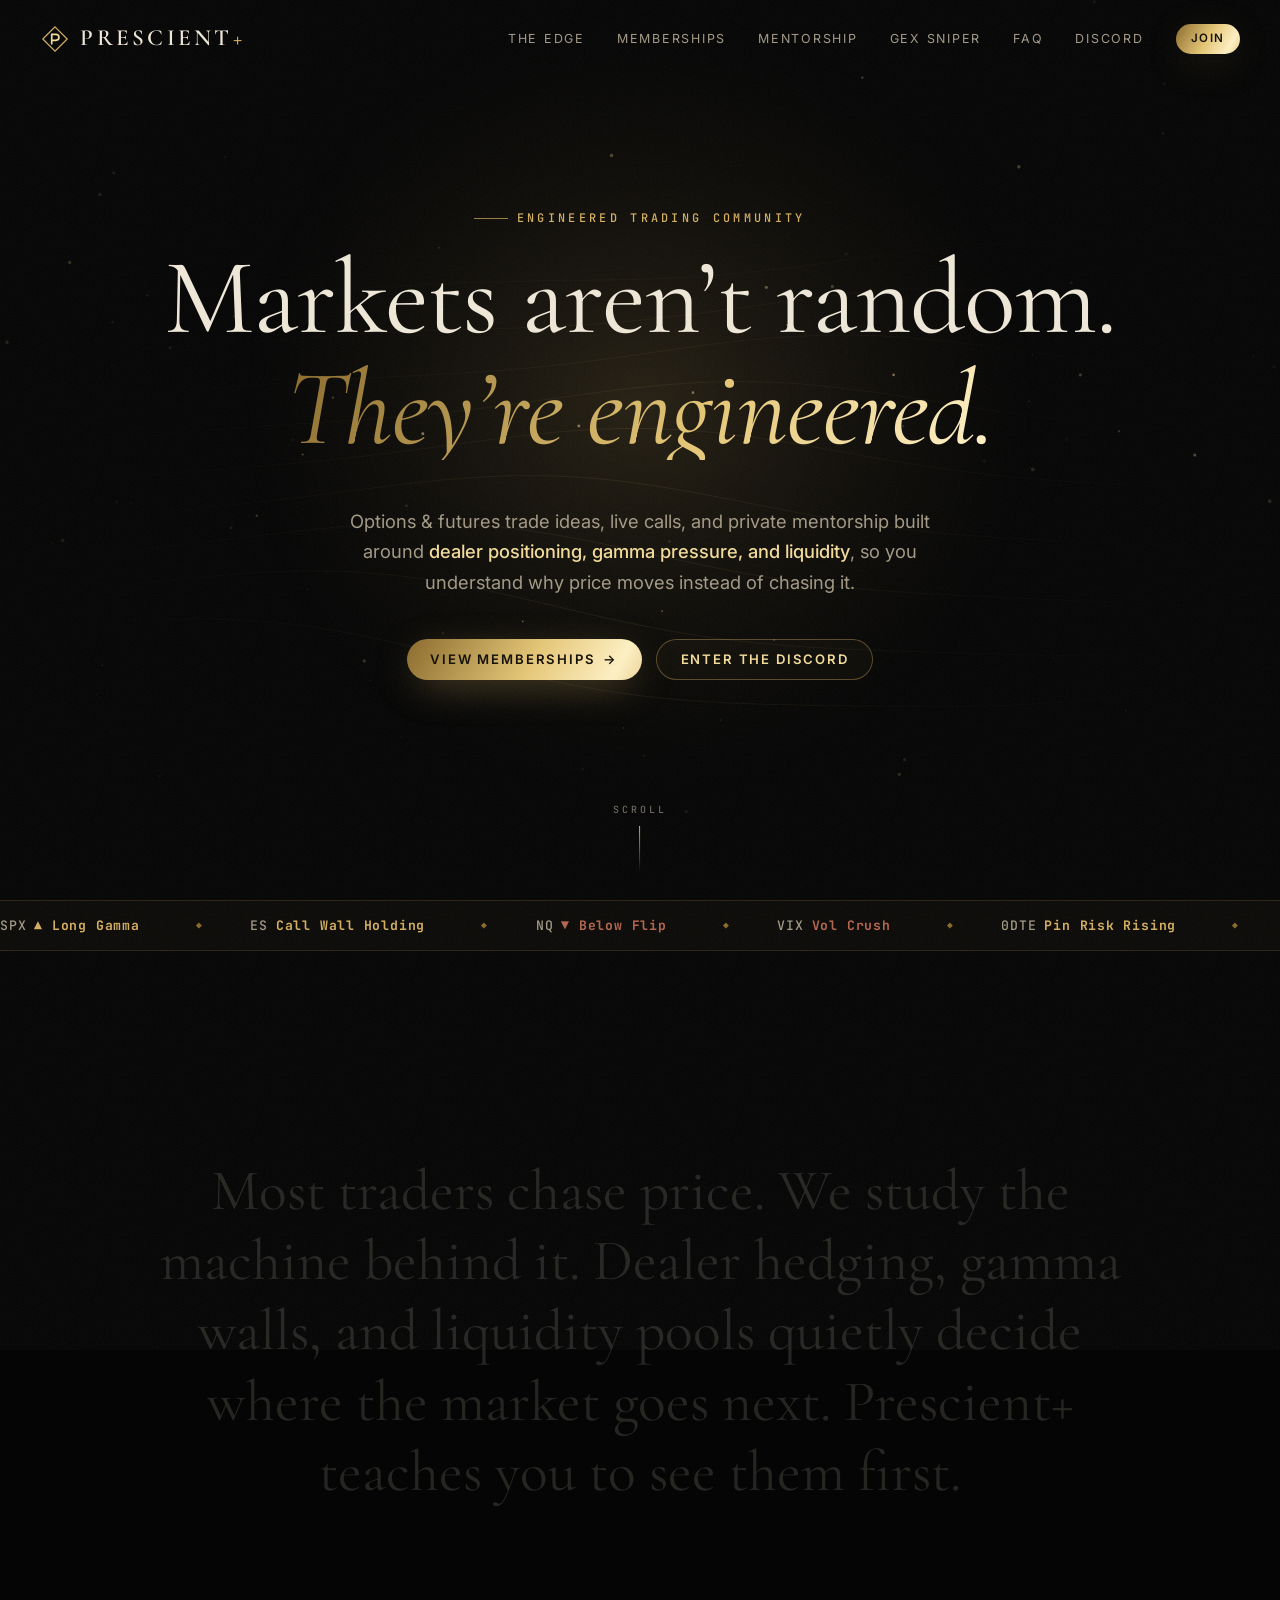
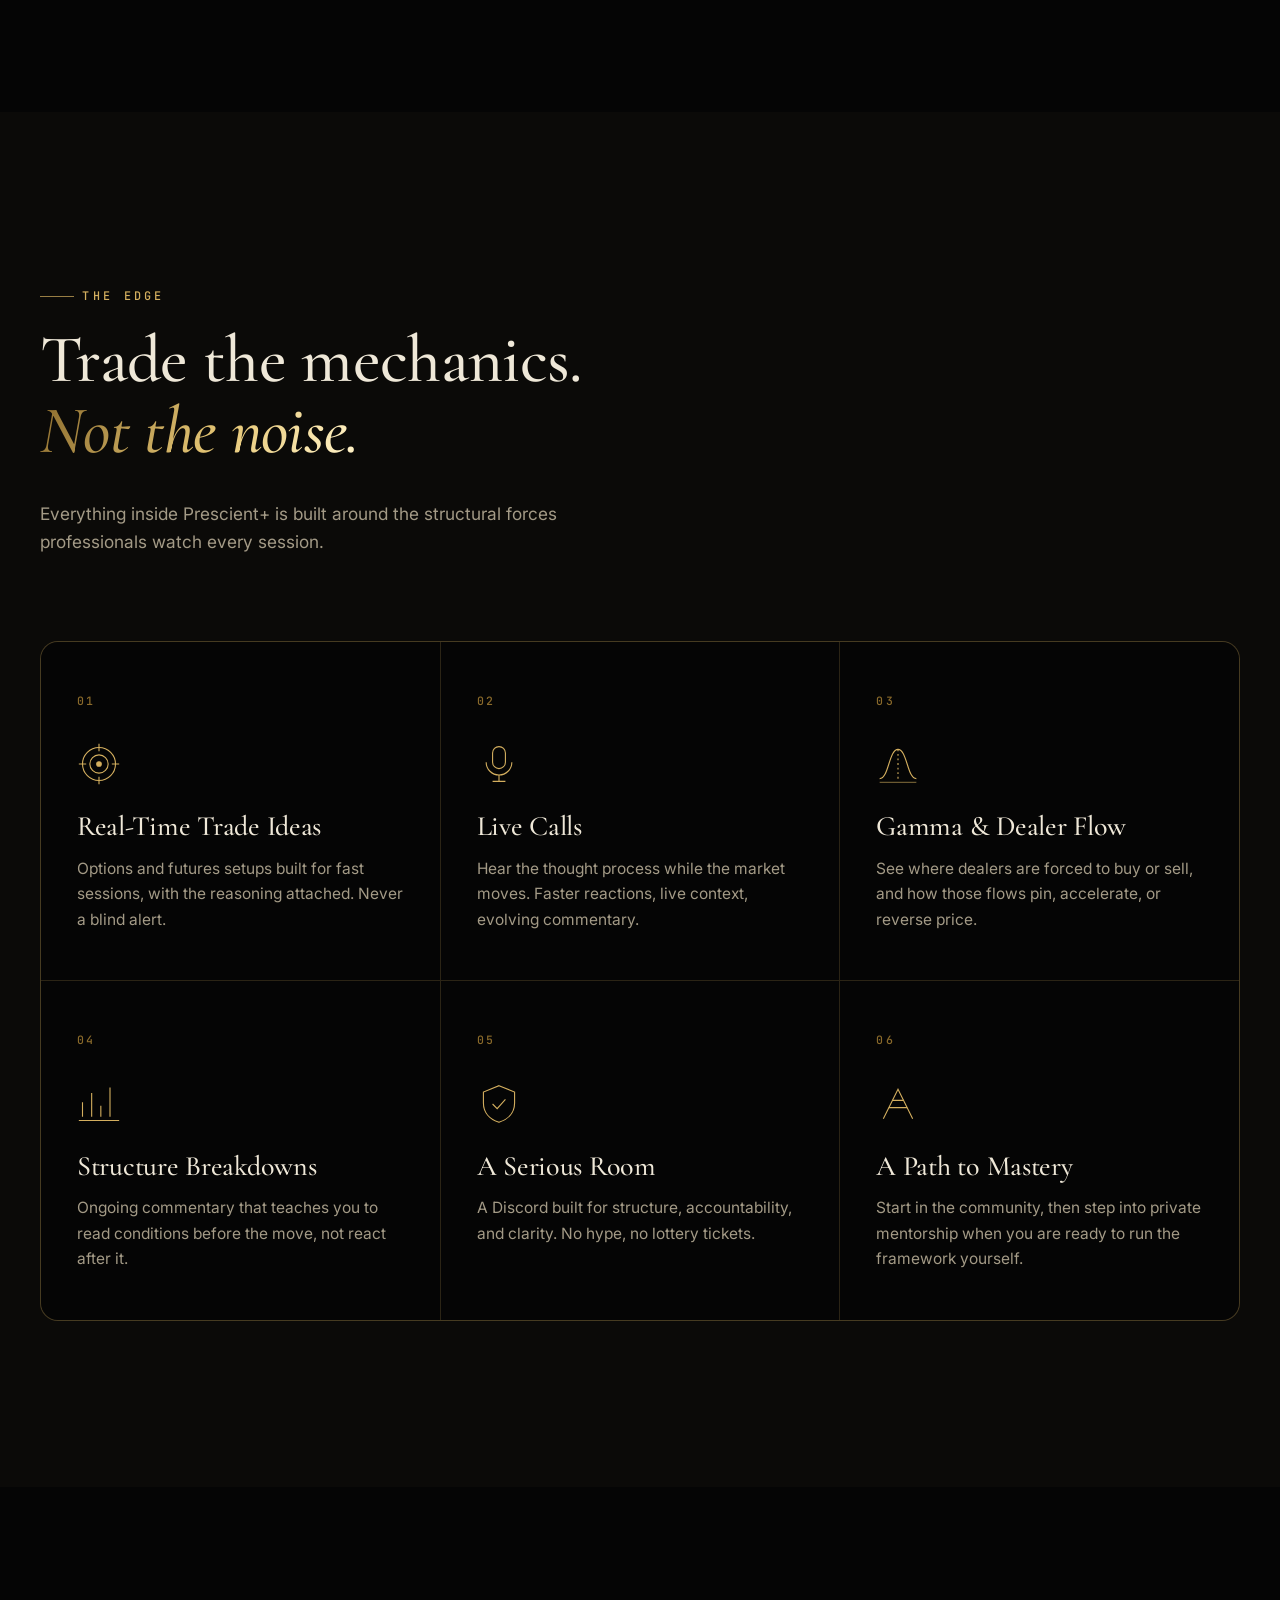
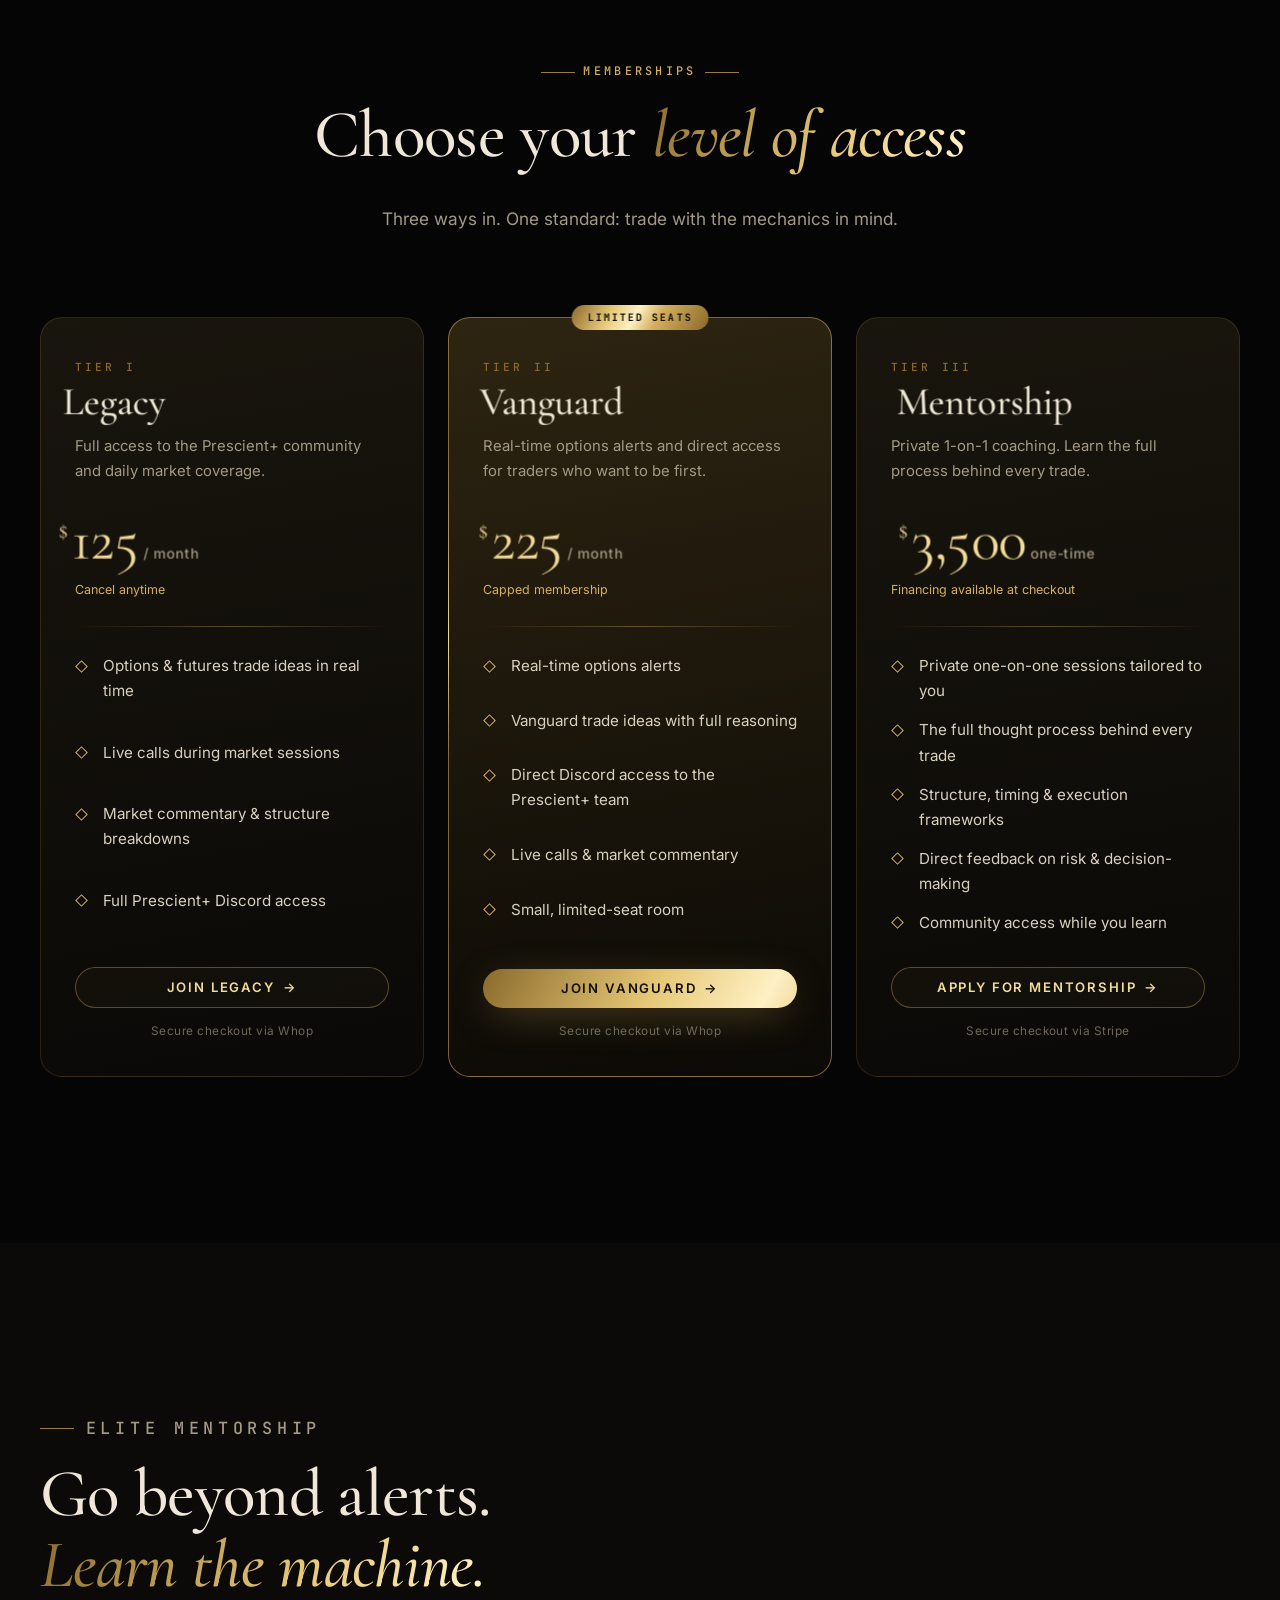
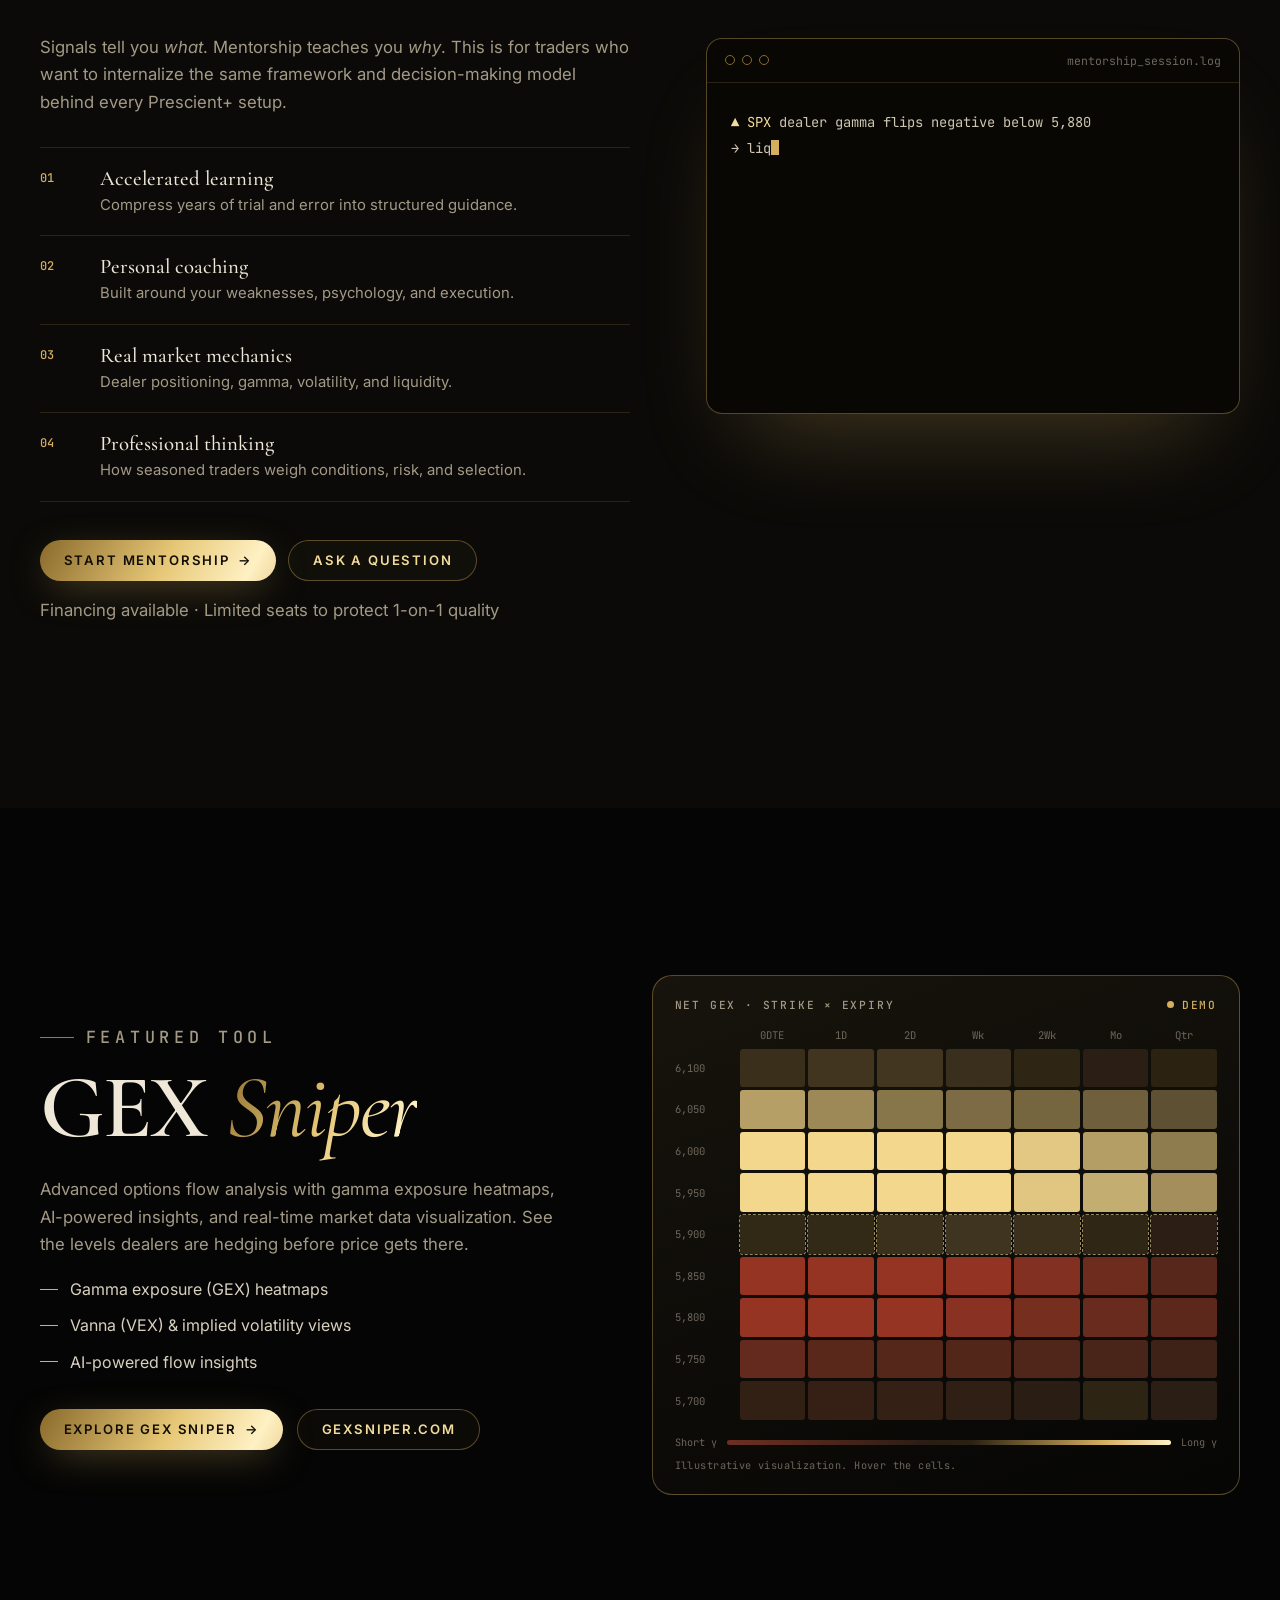
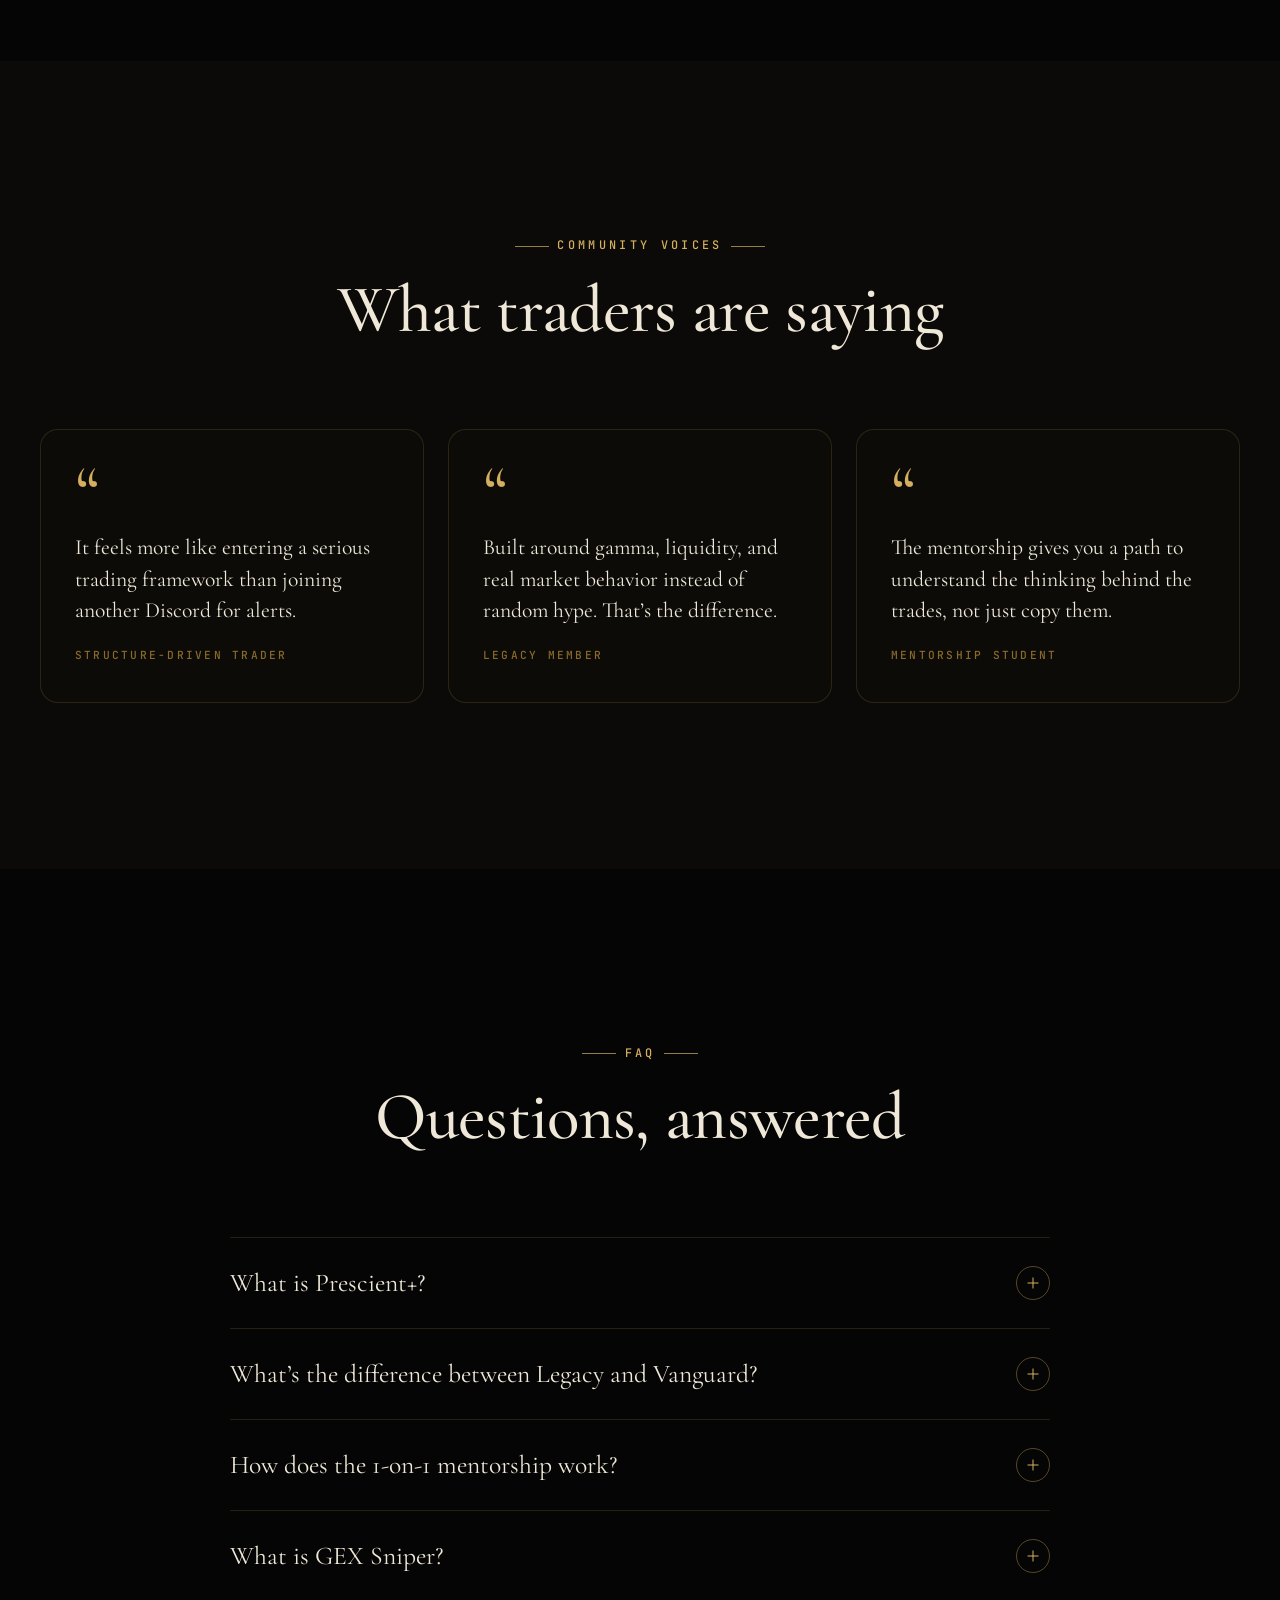
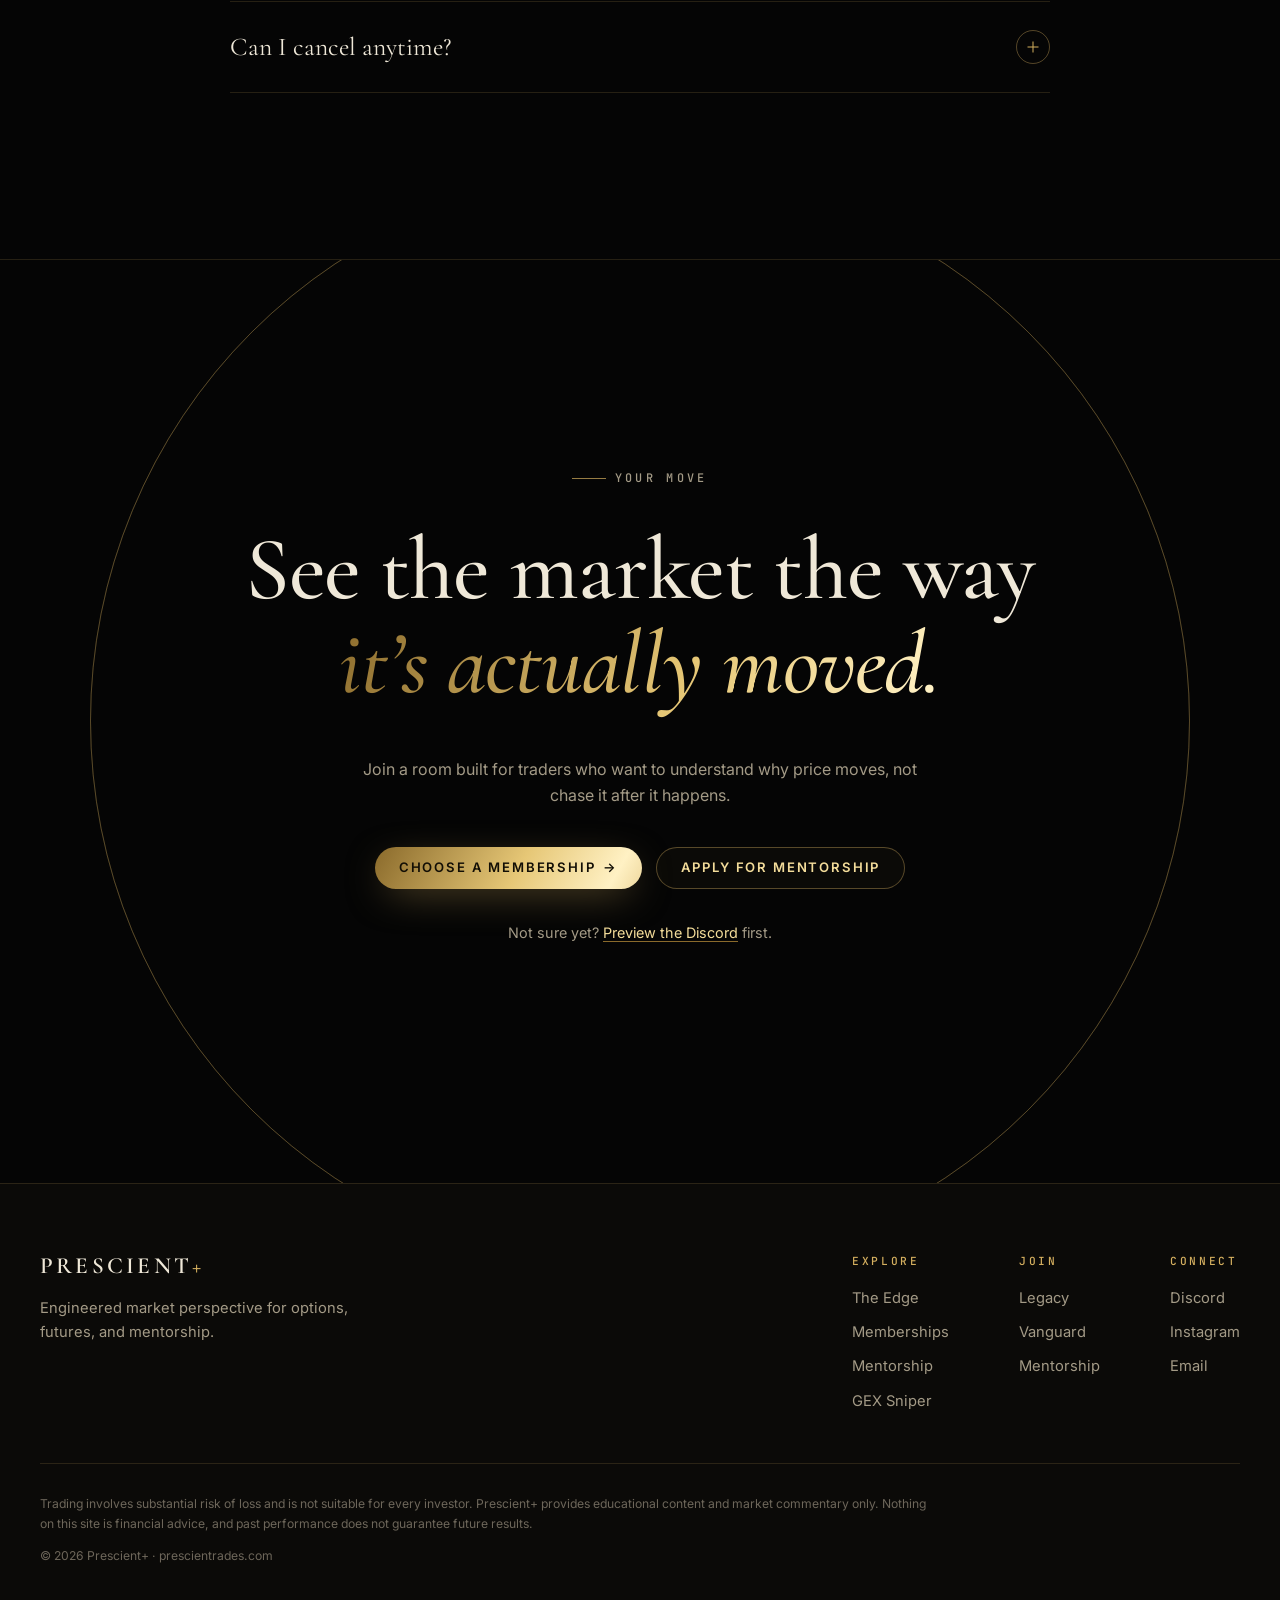
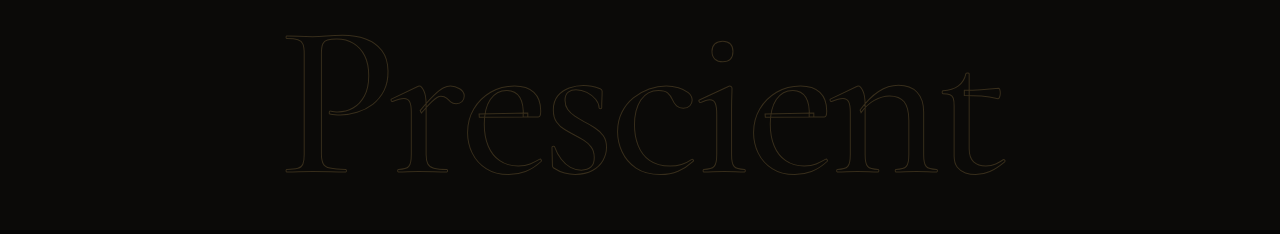
==== commit 652d07f8: "Update Discord invite to discord.gg/4gqnwCjpJ Co-Authored-By: Claude Opus 5.5 <noreply@anthropic.com" ====
--- a/index.html
+++ b/index.html
@@ -35,7 +35,7 @@
     "alternateName": "Prescient Trades",
     "url": "https://prescientrades.com/",
     "logo": "https://prescientrades.com/favicon.svg",
-    "sameAs": ["https://instagram.com/prescientrades", "https://discord.gg/n8b2zAraX"]
+    "sameAs": ["https://instagram.com/prescientrades", "https://discord.gg/4gqnwCjpJ"]
   }
   </script>
   <script type="application/ld+json">
@@ -74,7 +74,7 @@
         <a href="#mentorship">Mentorship</a>
         <a href="gex-sniper.html">GEX Sniper</a>
         <a href="#faq">FAQ</a>
-        <a href="https://discord.gg/n8b2zAraX" target="_blank" rel="noopener">Discord</a>
+        <a href="https://discord.gg/4gqnwCjpJ" target="_blank" rel="noopener">Discord</a>
         <a href="#memberships" class="btn btn--gold btn--sm magnetic">Join</a>
       </nav>
       <button class="nav__burger" id="navBurger" aria-label="Toggle menu" aria-expanded="false"><span></span><span></span></button>
@@ -96,7 +96,7 @@
         <p class="hero__sub hero__fade d1">Options &amp; futures trade ideas, live calls, and private mentorship built around <strong>dealer positioning, gamma pressure, and liquidity</strong>, so you understand why price moves instead of chasing it.</p>
         <div class="hero__ctas hero__fade d2">
           <a href="#memberships" class="btn btn--gold magnetic">View Memberships <span class="arrow">→</span></a>
-          <a href="https://discord.gg/n8b2zAraX" class="btn btn--line magnetic" target="_blank" rel="noopener">Enter the Discord</a>
+          <a href="https://discord.gg/4gqnwCjpJ" class="btn btn--line magnetic" target="_blank" rel="noopener">Enter the Discord</a>
         </div>
       </div>
       <div class="hero__scroll hero__fade d3" aria-hidden="true">Scroll<i></i></div>
@@ -341,7 +341,7 @@
           <a href="#memberships" class="btn btn--gold magnetic">Choose a Membership <span class="arrow">→</span></a>
           <a href="https://buy.stripe.com/dRmdR8awraxw7XsfFi4c80e" class="btn btn--line magnetic" target="_blank" rel="noopener">Apply for Mentorship</a>
         </div>
-        <p class="cta__sub">Not sure yet? <a href="https://discord.gg/n8b2zAraX" target="_blank" rel="noopener">Preview the Discord</a> first.</p>
+        <p class="cta__sub">Not sure yet? <a href="https://discord.gg/4gqnwCjpJ" target="_blank" rel="noopener">Preview the Discord</a> first.</p>
       </div>
     </section>
   </main>
@@ -356,7 +356,7 @@
         <div class="footer__cols">
           <div><h4>Explore</h4><a href="#edge">The Edge</a><a href="#memberships">Memberships</a><a href="#mentorship">Mentorship</a><a href="gex-sniper.html">GEX Sniper</a></div>
           <div><h4>Join</h4><a href="https://whop.com/checkout/plan_PALPck8TJu5V7/" target="_blank" rel="noopener">Legacy</a><a href="https://whop.com/prescientrades/vanguard-membership/" target="_blank" rel="noopener">Vanguard</a><a href="https://buy.stripe.com/dRmdR8awraxw7XsfFi4c80e" target="_blank" rel="noopener">Mentorship</a></div>
-          <div><h4>Connect</h4><a href="https://discord.gg/n8b2zAraX" target="_blank" rel="noopener">Discord</a><a href="https://instagram.com/prescientrades" target="_blank" rel="noopener">Instagram</a><a href="mailto:xanderamusic@gmail.com?subject=Prescient%2B%20Inquiry">Email</a></div>
+          <div><h4>Connect</h4><a href="https://discord.gg/4gqnwCjpJ" target="_blank" rel="noopener">Discord</a><a href="https://instagram.com/prescientrades" target="_blank" rel="noopener">Instagram</a><a href="mailto:xanderamusic@gmail.com?subject=Prescient%2B%20Inquiry">Email</a></div>
         </div>
       </div>
       <div class="footer__legal">
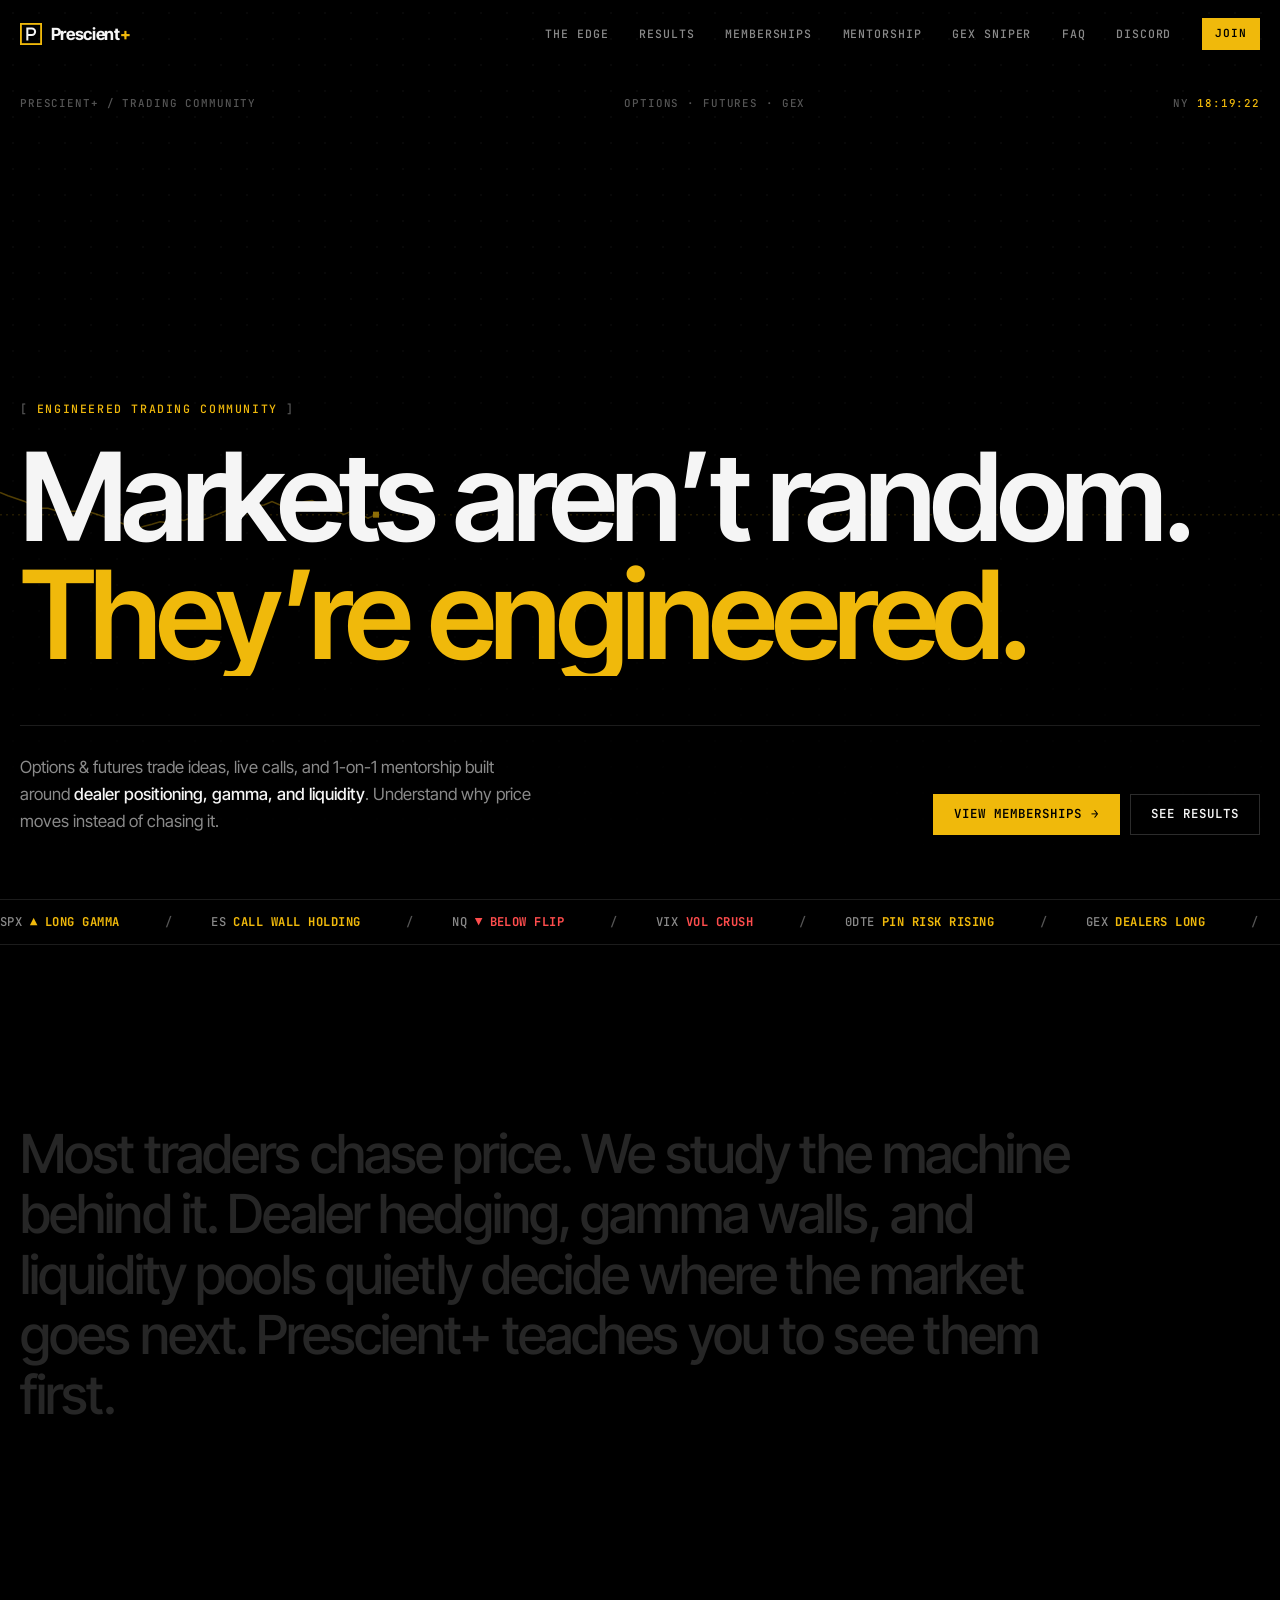
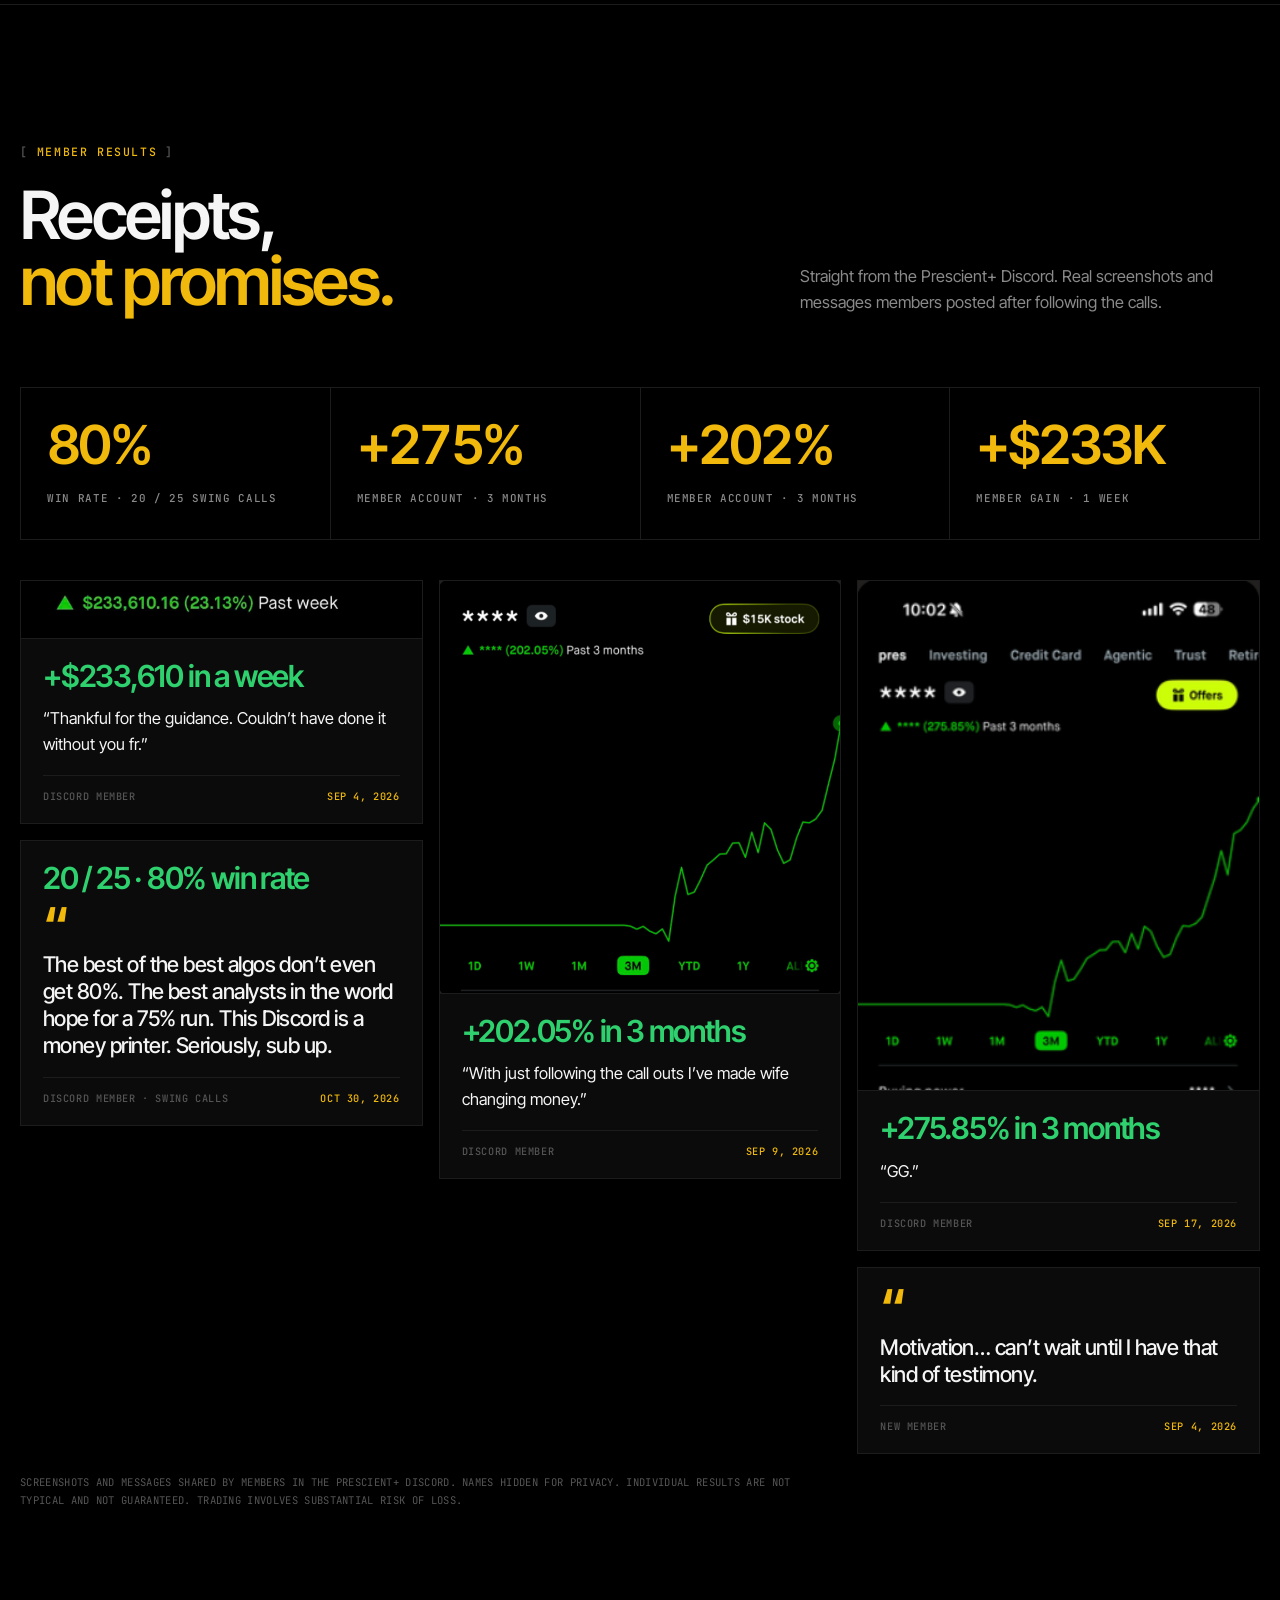
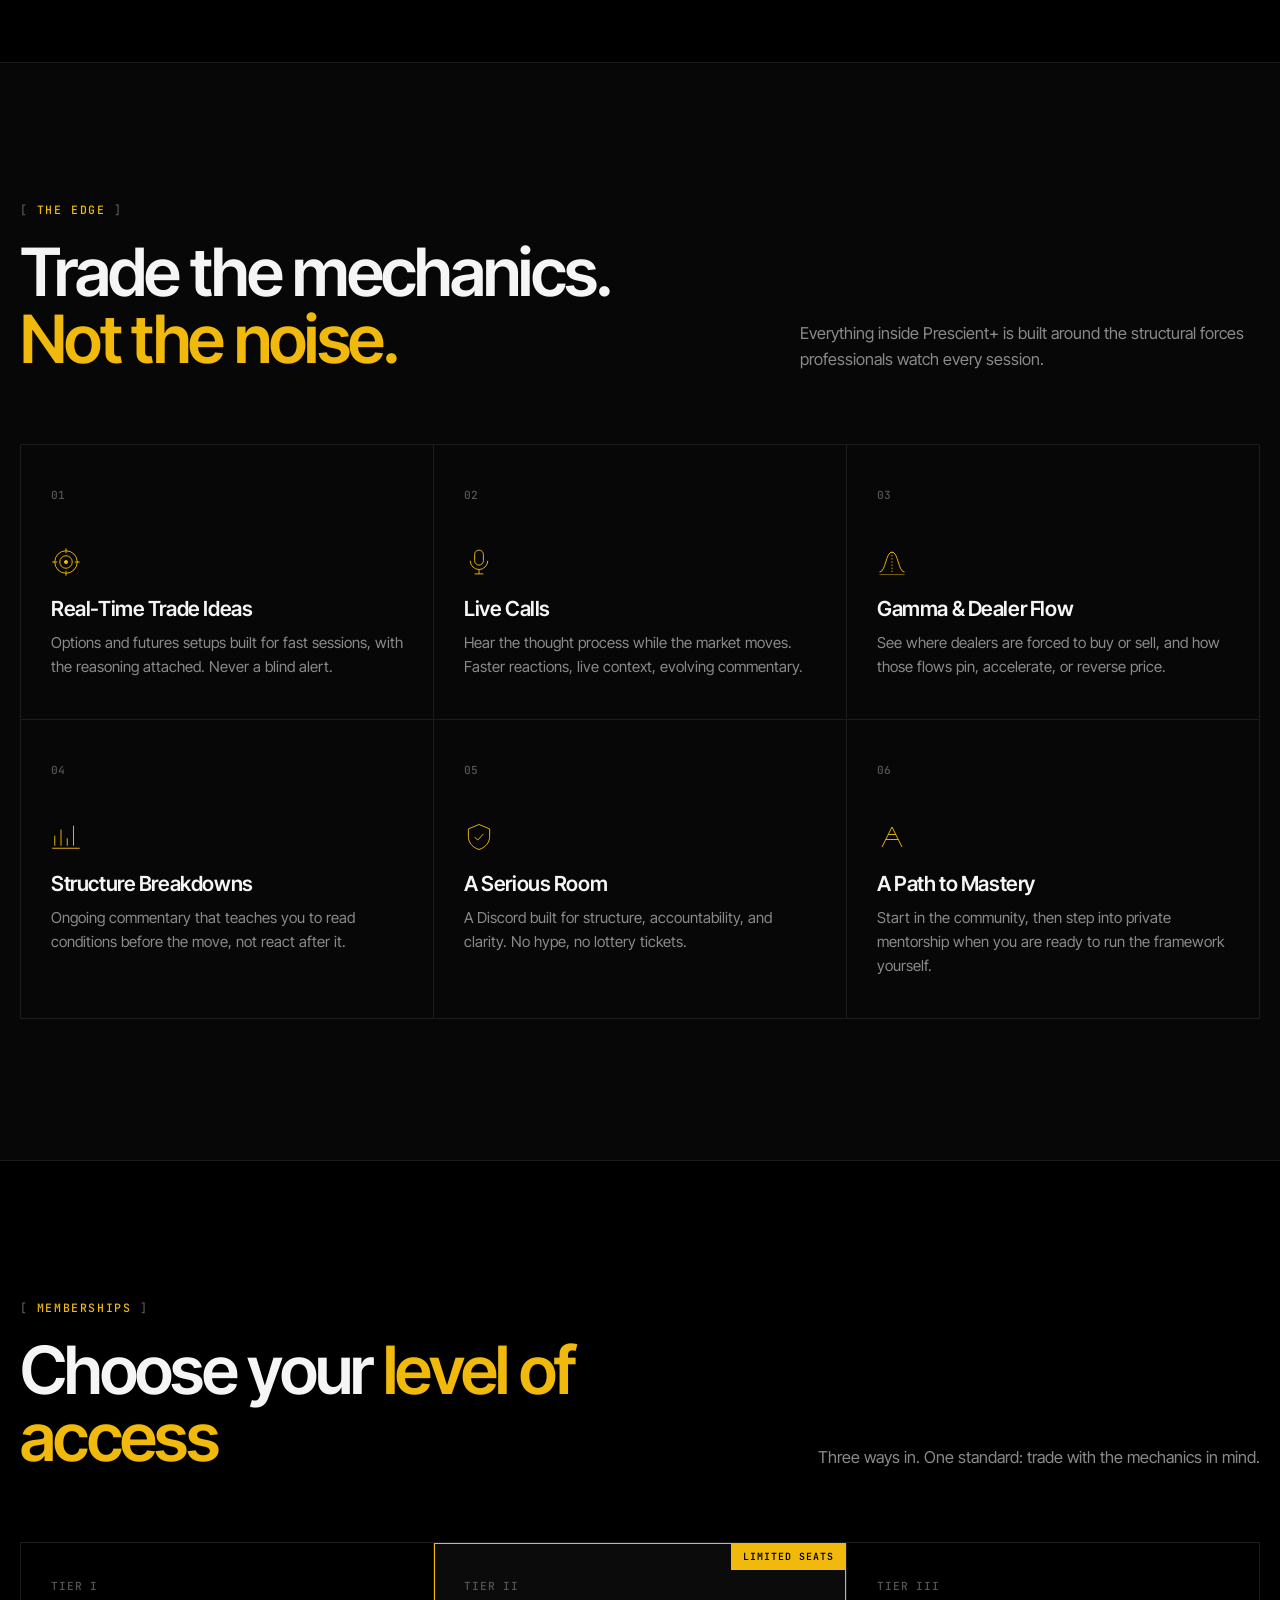
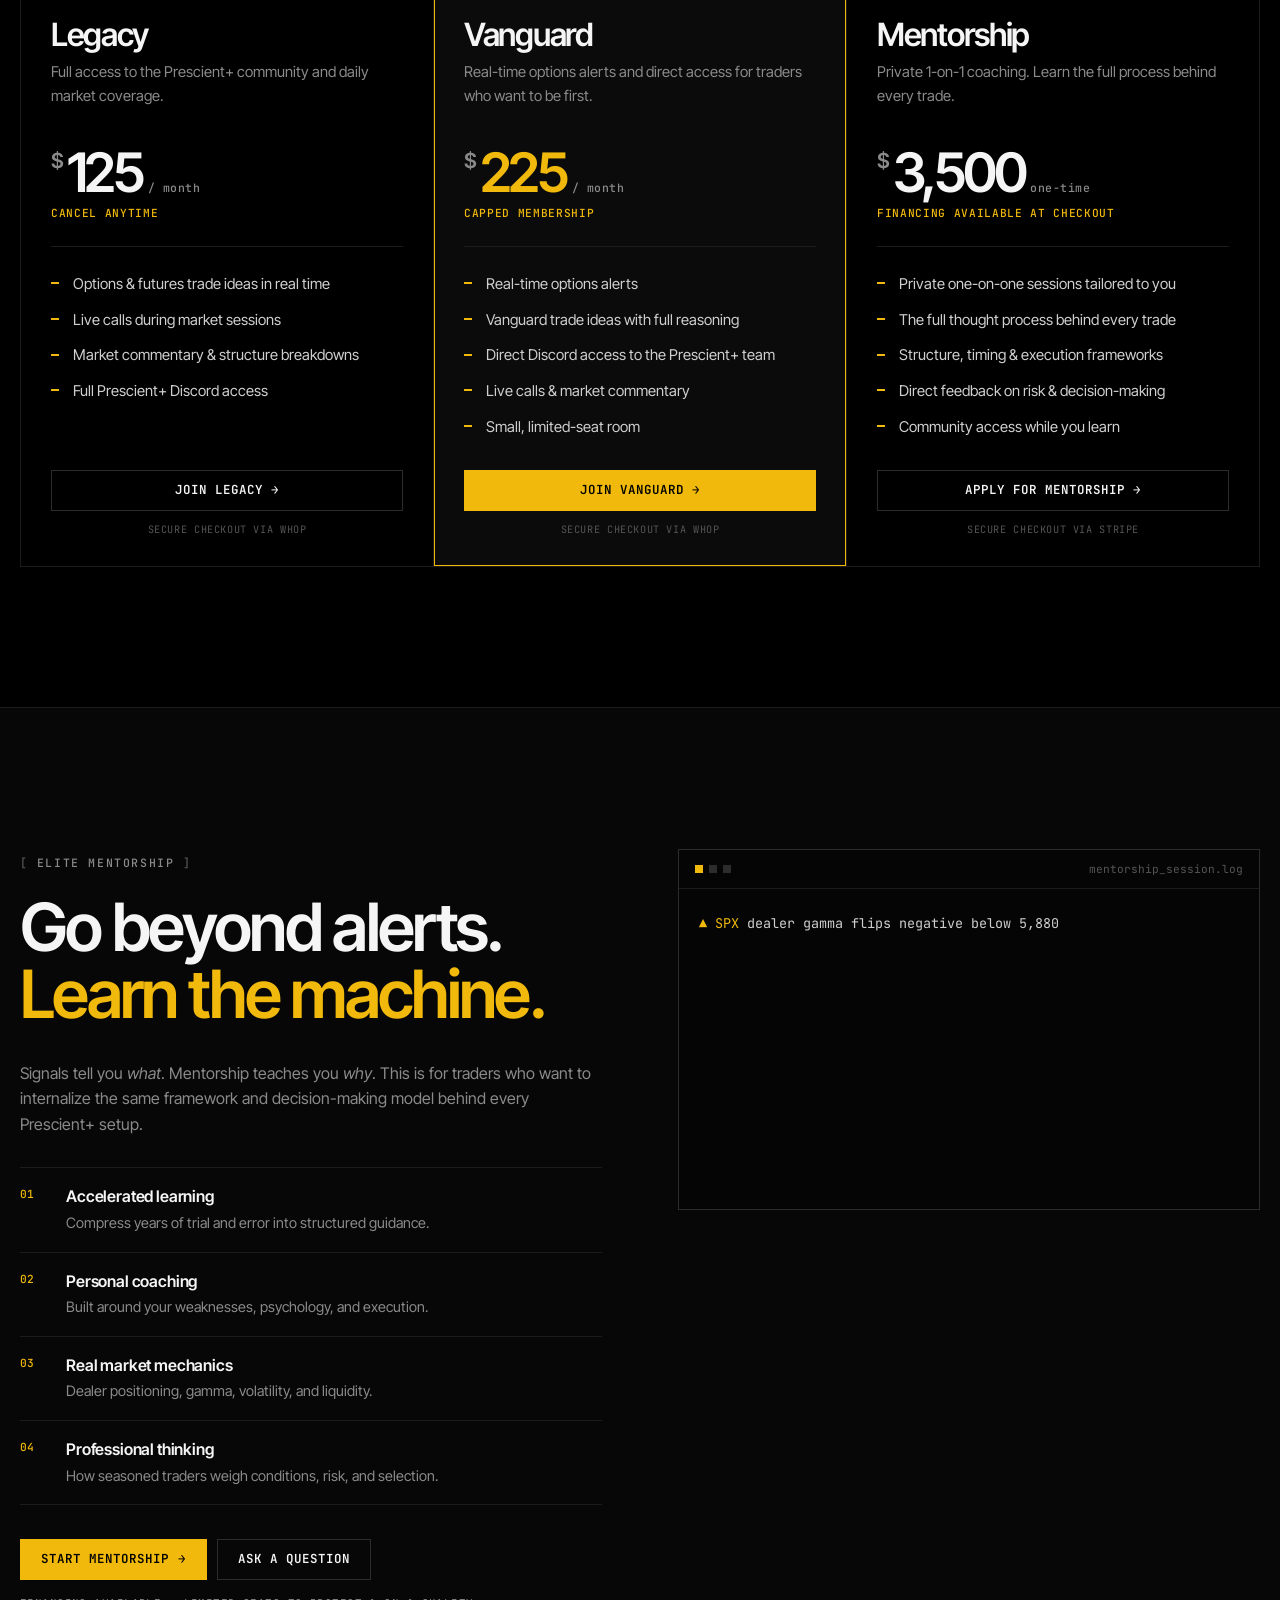
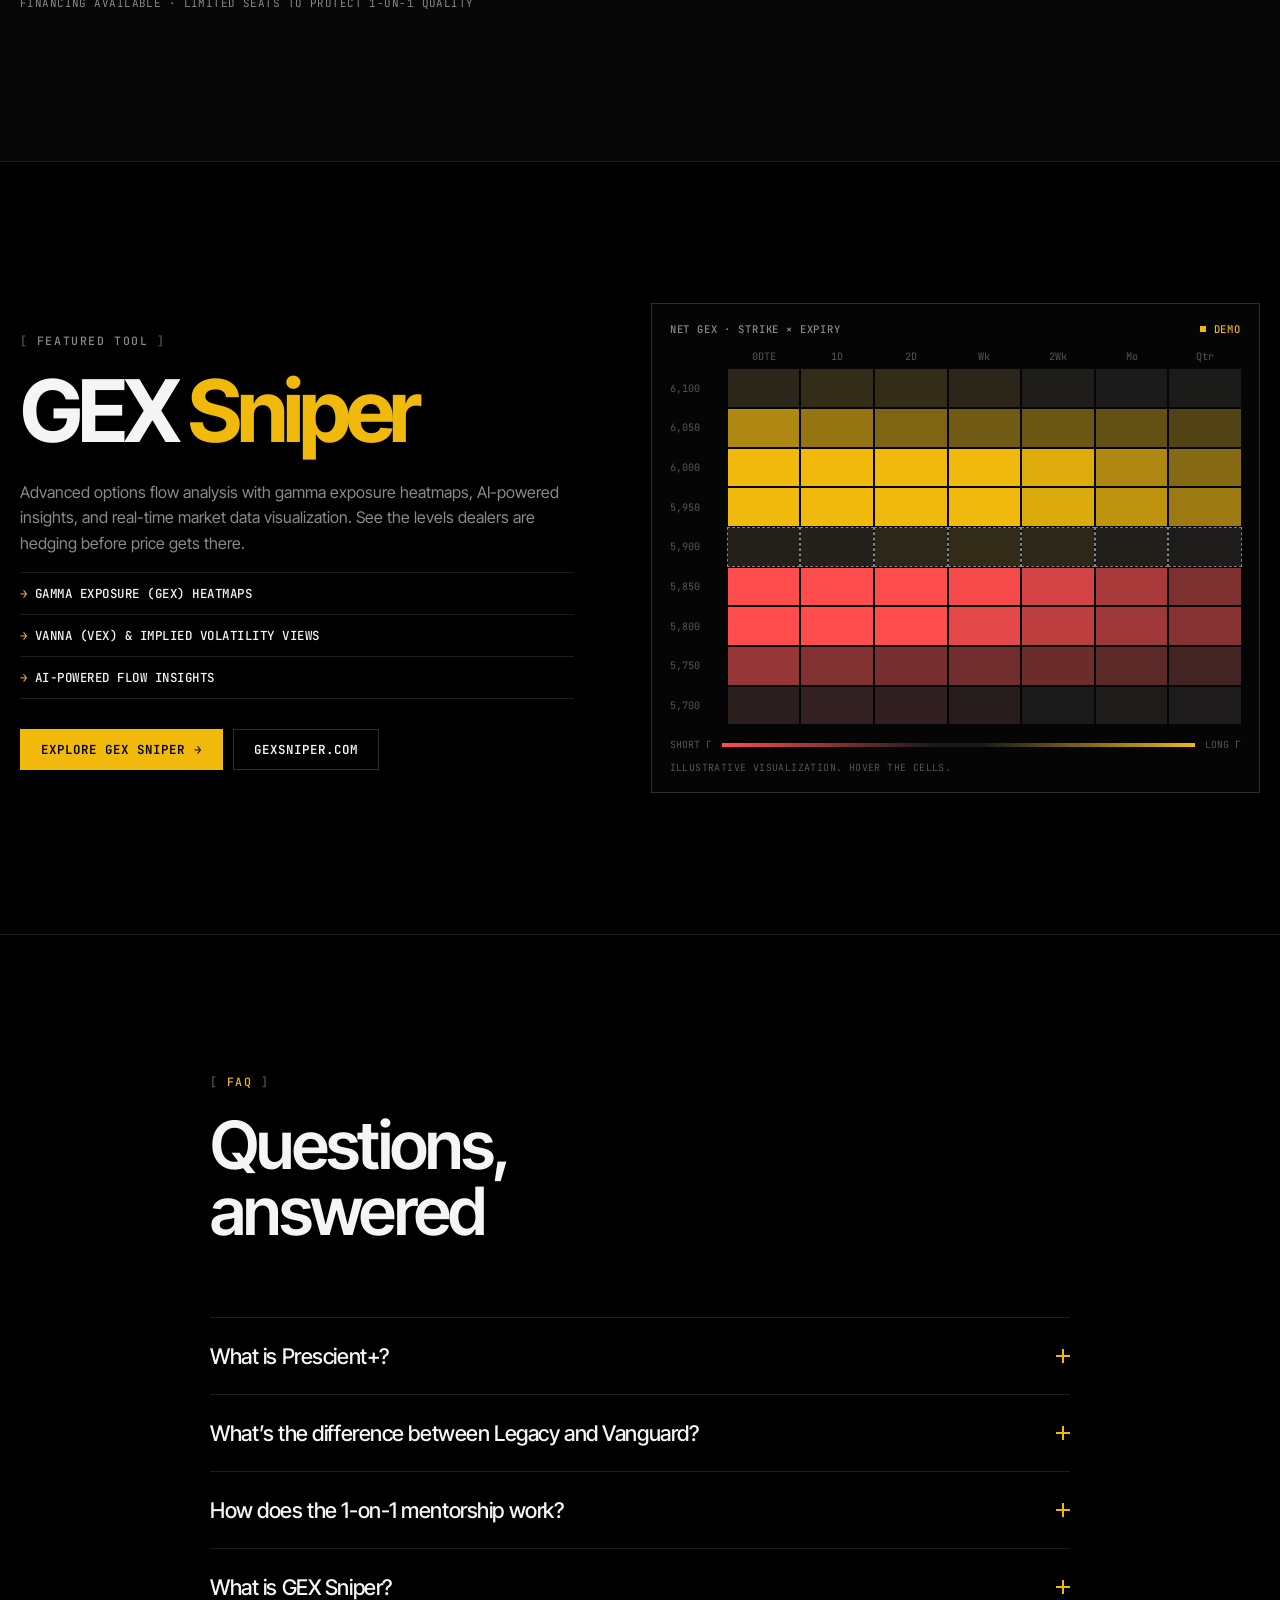
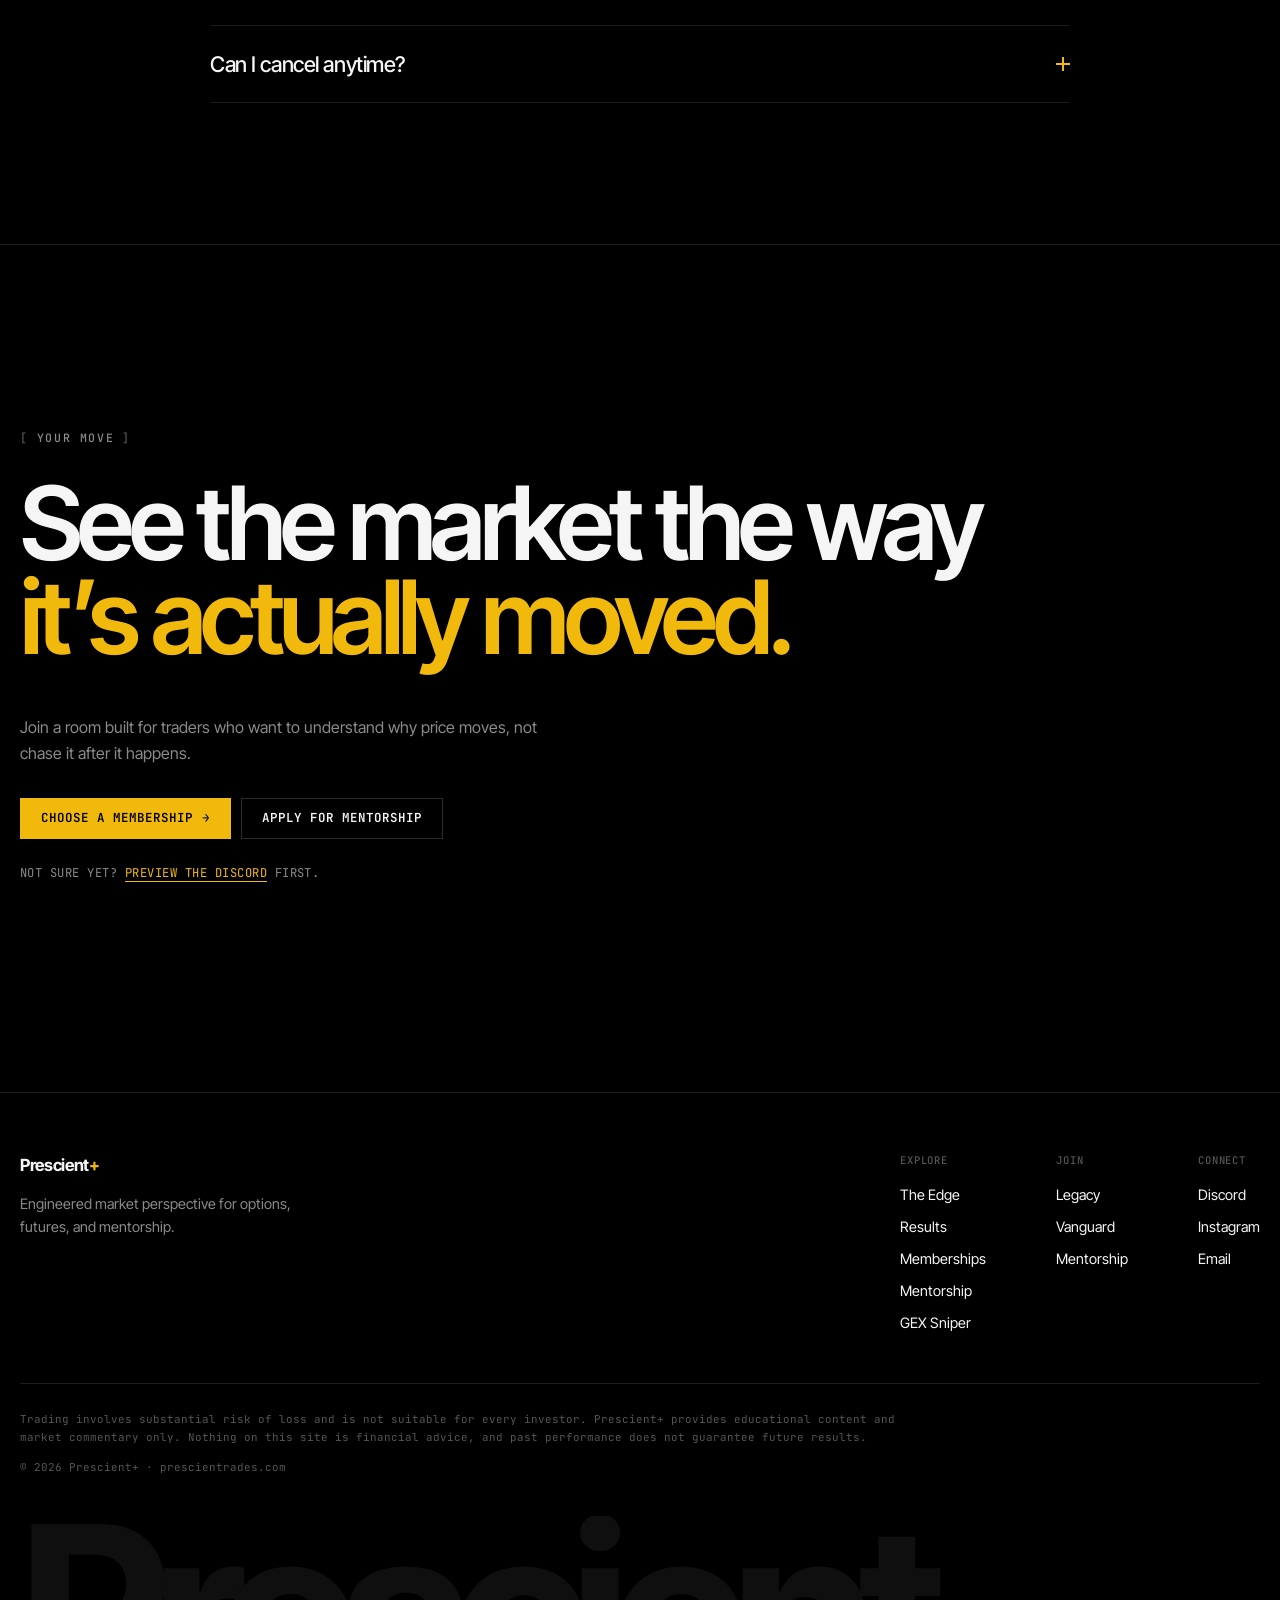
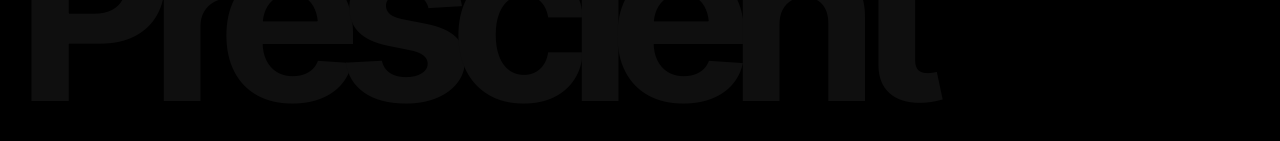
==== commit 1d765b95: "Redesign to minimal sharp black/gold and add member results wall - Replace elegant serif look with s" ====
--- a/index.html
+++ b/index.html
@@ -24,7 +24,7 @@
   <link rel="icon" type="image/svg+xml" href="favicon.svg" />
   <link rel="preconnect" href="https://fonts.googleapis.com" />
   <link rel="preconnect" href="https://fonts.gstatic.com" crossorigin />
-  <link href="https://fonts.googleapis.com/css2?family=Cormorant+Garamond:ital,wght@0,400;0,500;0,600;1,400;1,500&family=Inter:wght@400;500;600;700&family=JetBrains+Mono:wght@400;500;600&display=swap" rel="stylesheet" />
+  <link href="https://fonts.googleapis.com/css2?family=Inter+Tight:wght@400;500;600;700&family=JetBrains+Mono:wght@400;500;600&display=swap" rel="stylesheet" />
   <link rel="stylesheet" href="styles.css" />
 
   <script type="application/ld+json">
@@ -53,23 +53,20 @@
 </head>
 <body>
   <div class="loader" id="loader" aria-hidden="true">
-    <div class="loader__mark">
-      <svg viewBox="0 0 32 32" fill="none"><path d="M16 4 L28 16 L16 28 L4 16 Z" stroke="#d4af5f" stroke-width="1"/><path d="M12.5 21 V11 h4.5 a3.2 3.2 0 0 1 0 6.4 h-4.5" stroke="#f3dc9a" stroke-width="1.3" stroke-linecap="round" stroke-linejoin="round"/></svg>
-      <div class="loader__word">Prescient</div>
-    </div>
+    <div class="loader__mark"><div class="loader__word">Prescient+ — loading</div><div class="loader__bar"><i></i></div></div>
   </div>
-  <div class="grain" aria-hidden="true"></div>
   <div class="progress" id="progress" aria-hidden="true"></div>
   <div class="cursor" aria-hidden="true"></div><div class="cursor-dot" aria-hidden="true"></div>
 
   <header class="nav" id="nav">
     <div class="container nav__inner">
       <a href="#top" class="logo" aria-label="Prescient+ home">
-        <svg viewBox="0 0 32 32" fill="none" aria-hidden="true"><path d="M16 3 L29 16 L16 29 L3 16 Z" stroke="#d4af5f" stroke-width="1.3"/><path d="M12.5 21 V11 h4.5 a3.2 3.2 0 0 1 0 6.4 h-4.5" stroke="#f3dc9a" stroke-width="1.8" stroke-linecap="round" stroke-linejoin="round"/></svg>
+        <svg viewBox="0 0 24 24" fill="none" aria-hidden="true"><rect x="1" y="1" width="22" height="22" stroke="#f0b90b" stroke-width="2"/><path d="M8 18V6h5a3.5 3.5 0 0 1 0 7H8" stroke="#f5f5f5" stroke-width="2.2" stroke-linecap="square"/></svg>
         <span>Prescient<b>+</b></span>
       </a>
       <nav class="nav__links" id="navLinks" aria-label="Main">
         <a href="#edge">The Edge</a>
+        <a href="#results">Results</a>
         <a href="#memberships">Memberships</a>
         <a href="#mentorship">Mentorship</a>
         <a href="gex-sniper.html">GEX Sniper</a>
@@ -85,21 +82,22 @@
     <!-- HERO -->
     <section class="hero">
       <canvas class="hero__canvas" id="heroCanvas" aria-hidden="true"></canvas>
-      <div class="hero__halo" aria-hidden="true"></div>
       <div class="hero__vignette" aria-hidden="true"></div>
+      <div class="hero__meta hero__fade"><div class="container"><span>Prescient+ / Trading Community</span><span>Options · Futures · GEX</span><span>NY <b id="clock">--:--:--</b></span></div></div>
       <div class="container hero__content">
         <p class="eyebrow hero__fade">Engineered Trading Community</p>
         <h1 class="hero__title">
           <span class="line"><span>Markets aren&rsquo;t random.</span></span>
-          <span class="line"><span class="gold-text"><em>They&rsquo;re engineered.</em></span></span>
+          <span class="line"><span class="gold-text">They&rsquo;re engineered.</span></span>
         </h1>
-        <p class="hero__sub hero__fade d1">Options &amp; futures trade ideas, live calls, and private mentorship built around <strong>dealer positioning, gamma pressure, and liquidity</strong>, so you understand why price moves instead of chasing it.</p>
-        <div class="hero__ctas hero__fade d2">
-          <a href="#memberships" class="btn btn--gold magnetic">View Memberships <span class="arrow">→</span></a>
-          <a href="https://discord.gg/4gqnwCjpJ" class="btn btn--line magnetic" target="_blank" rel="noopener">Enter the Discord</a>
-        </div>
-      </div>
-      <div class="hero__scroll hero__fade d3" aria-hidden="true">Scroll<i></i></div>
+        <div class="hero__row">
+          <p class="hero__sub hero__fade d1">Options &amp; futures trade ideas, live calls, and 1-on-1 mentorship built around <strong>dealer positioning, gamma, and liquidity</strong>. Understand why price moves instead of chasing it.</p>
+          <div class="hero__ctas hero__fade d2">
+            <a href="#memberships" class="btn btn--gold magnetic">View Memberships <span class="arrow">→</span></a>
+            <a href="#results" class="btn btn--line magnetic">See Results</a>
+          </div>
+        </div>
+      </div>
     </section>
 
     <!-- MARQUEE -->
@@ -123,18 +121,75 @@
       </div>
     </section>
 
+    <!-- RESULTS -->
+    <section class="section" id="results">
+      <div class="container">
+        <div class="section__head reveal">
+          <p class="eyebrow">Member Results</p>
+          <h2>Receipts,<br /><span class="gold-text">not promises.</span></h2>
+          <p class="section__sub">Straight from the Prescient+ Discord. Real screenshots and messages members posted after following the calls.</p>
+        </div>
+        <div class="stats reveal">
+          <div class="stat"><b data-count="80" data-suffix="%">0%</b><span>Win rate · 20 / 25 swing calls</span></div>
+          <div class="stat"><b data-count="275" data-prefix="+" data-suffix="%">+0%</b><span>Member account · 3 months</span></div>
+          <div class="stat"><b data-count="202" data-prefix="+" data-suffix="%">+0%</b><span>Member account · 3 months</span></div>
+          <div class="stat"><b data-count="233" data-prefix="+$" data-suffix="K">+$0K</b><span>Member gain · 1 week</span></div>
+        </div>
+        <div class="proof">
+          <figure class="proof__card reveal">
+            <div class="proof__img"><img src="img/proof-233k.png" alt="Brokerage screenshot showing +$233,610.16 (23.13%) past week" loading="lazy" width="1095" height="155" /></div>
+            <div class="proof__body">
+              <div class="proof__big">+$233,610 in a week</div>
+              <p class="proof__q">&ldquo;Thankful for the guidance. Couldn&rsquo;t have done it without you fr.&rdquo;</p>
+              <div class="proof__meta"><span>Discord member</span><b>Sep 4, 2026</b></div>
+            </div>
+          </figure>
+          <figure class="proof__card proof__card--quote reveal" style="--d:.08s">
+            <div class="proof__body">
+              <div class="proof__big">20 / 25 · 80% win rate</div>
+              <p class="proof__q">The best of the best algos don&rsquo;t even get 80%. The best analysts in the world hope for a 75% run. This Discord is a money printer. Seriously, sub up.</p>
+              <div class="proof__meta"><span>Discord member · swing calls</span><b>Oct 30, 2026</b></div>
+            </div>
+          </figure>
+          <figure class="proof__card reveal" style="--d:.16s">
+            <div class="proof__img"><img src="img/proof-202.png" alt="Brokerage screenshot showing +202.05% over the past 3 months" loading="lazy" width="676" height="694" /></div>
+            <div class="proof__body">
+              <div class="proof__big">+202.05% in 3 months</div>
+              <p class="proof__q">&ldquo;With just following the call outs I&rsquo;ve made wife changing money.&rdquo;</p>
+              <div class="proof__meta"><span>Discord member</span><b>Sep 9, 2026</b></div>
+            </div>
+          </figure>
+          <figure class="proof__card reveal">
+            <div class="proof__img"><img src="img/proof-275.png" alt="Brokerage screenshot showing +275.85% over the past 3 months" loading="lazy" width="321" height="408" /></div>
+            <div class="proof__body">
+              <div class="proof__big">+275.85% in 3 months</div>
+              <p class="proof__q">&ldquo;GG.&rdquo;</p>
+              <div class="proof__meta"><span>Discord member</span><b>Sep 17, 2026</b></div>
+            </div>
+          </figure>
+          <figure class="proof__card proof__card--quote reveal" style="--d:.08s">
+            <div class="proof__body">
+              <p class="proof__q">Motivation&hellip; can&rsquo;t wait until I have that kind of testimony.</p>
+              <div class="proof__meta"><span>New member</span><b>Sep 4, 2026</b></div>
+            </div>
+          </figure>
+        </div>
+        <p class="proof__note">Screenshots and messages shared by members in the Prescient+ Discord. Names hidden for privacy. Individual results are not typical and not guaranteed. Trading involves substantial risk of loss.</p>
+      </div>
+    </section>
+
     <!-- EDGE -->
     <section class="section section--ink" id="edge">
       <div class="container">
         <div class="section__head reveal">
           <p class="eyebrow">The Edge</p>
-          <h2>Trade the mechanics.<br /><em class="gold-text">Not the noise.</em></h2>
+          <h2>Trade the mechanics.<br /><span class="gold-text">Not the noise.</span></h2>
           <p class="section__sub">Everything inside Prescient+ is built around the structural forces professionals watch every session.</p>
         </div>
         <div class="edge-grid">
           <article class="edge-card reveal" style="--d:.0s">
             <span class="edge-card__num">01</span>
-            <svg viewBox="0 0 48 48"><circle cx="24" cy="24" r="18"/><circle cx="24" cy="24" r="10"/><circle cx="24" cy="24" r="2.5" fill="#d4af5f"/><path d="M24 2v8M24 38v8M2 24h8M38 24h8"/></svg>
+            <svg viewBox="0 0 48 48"><circle cx="24" cy="24" r="18"/><circle cx="24" cy="24" r="10"/><circle cx="24" cy="24" r="2.5" fill="#f0b90b"/><path d="M24 2v8M24 38v8M2 24h8M38 24h8"/></svg>
             <h3>Real-Time Trade Ideas</h3>
             <p>Options and futures setups built for fast sessions, with the reasoning attached. Never a blind alert.</p>
           </article>
@@ -177,7 +232,7 @@
       <div class="container">
         <div class="section__head section__head--center reveal">
           <p class="eyebrow">Memberships</p>
-          <h2>Choose your <em class="gold-text">level of access</em></h2>
+          <h2>Choose your <span class="gold-text">level of access</span></h2>
           <p class="section__sub">Three ways in. One standard: trade with the mechanics in mind.</p>
         </div>
         <div class="tiers">
@@ -246,7 +301,7 @@
       <div class="container mentor">
         <div class="mentor__copy reveal">
           <p class="eyebrow">Elite Mentorship</p>
-          <h2>Go beyond alerts.<br /><em class="gold-text">Learn the machine.</em></h2>
+          <h2>Go beyond alerts.<br /><span class="gold-text">Learn the machine.</span></h2>
           <p>Signals tell you <em>what</em>. Mentorship teaches you <em>why</em>. This is for traders who want to internalize the same framework and decision-making model behind every Prescient+ setup.</p>
           <ul class="pillars">
             <li><span>01</span><div><strong>Accelerated learning</strong><em>Compress years of trial and error into structured guidance.</em></div></li>
@@ -298,21 +353,6 @@
       </div>
     </section>
 
-    <!-- TESTIMONIALS -->
-    <section class="section section--ink" id="voices">
-      <div class="container">
-        <div class="section__head section__head--center reveal">
-          <p class="eyebrow">Community Voices</p>
-          <h2>What traders are saying</h2>
-        </div>
-        <div class="quotes">
-          <blockquote class="quote reveal"><p>It feels more like entering a serious trading framework than joining another Discord for alerts.</p><footer>Structure-Driven Trader</footer></blockquote>
-          <blockquote class="quote reveal" style="--d:.1s"><p>Built around gamma, liquidity, and real market behavior instead of random hype. That&rsquo;s the difference.</p><footer>Legacy Member</footer></blockquote>
-          <blockquote class="quote reveal" style="--d:.2s"><p>The mentorship gives you a path to understand the thinking behind the trades, not just copy them.</p><footer>Mentorship Student</footer></blockquote>
-        </div>
-      </div>
-    </section>
-
     <!-- FAQ -->
     <section class="section" id="faq">
       <div class="container container--narrow">
@@ -332,10 +372,9 @@
 
     <!-- CTA -->
     <section class="cta" id="join">
-      <div class="cta__rings" aria-hidden="true"><i></i><i></i><i></i></div>
-      <div class="container reveal">
+            <div class="container reveal">
         <p class="eyebrow">Your Move</p>
-        <h2>See the market the way<br /><em class="gold-text">it&rsquo;s actually moved.</em></h2>
+        <h2>See the market the way<br /><span class="gold-text">it&rsquo;s actually moved.</span></h2>
         <p>Join a room built for traders who want to understand why price moves, not chase it after it happens.</p>
         <div class="hero__ctas">
           <a href="#memberships" class="btn btn--gold magnetic">Choose a Membership <span class="arrow">→</span></a>
@@ -354,7 +393,7 @@
           <p>Engineered market perspective for options, futures, and mentorship.</p>
         </div>
         <div class="footer__cols">
-          <div><h4>Explore</h4><a href="#edge">The Edge</a><a href="#memberships">Memberships</a><a href="#mentorship">Mentorship</a><a href="gex-sniper.html">GEX Sniper</a></div>
+          <div><h4>Explore</h4><a href="#edge">The Edge</a><a href="#results">Results</a><a href="#memberships">Memberships</a><a href="#mentorship">Mentorship</a><a href="gex-sniper.html">GEX Sniper</a></div>
           <div><h4>Join</h4><a href="https://whop.com/checkout/plan_PALPck8TJu5V7/" target="_blank" rel="noopener">Legacy</a><a href="https://whop.com/prescientrades/vanguard-membership/" target="_blank" rel="noopener">Vanguard</a><a href="https://buy.stripe.com/dRmdR8awraxw7XsfFi4c80e" target="_blank" rel="noopener">Mentorship</a></div>
           <div><h4>Connect</h4><a href="https://discord.gg/4gqnwCjpJ" target="_blank" rel="noopener">Discord</a><a href="https://instagram.com/prescientrades" target="_blank" rel="noopener">Instagram</a><a href="mailto:xanderamusic@gmail.com?subject=Prescient%2B%20Inquiry">Email</a></div>
         </div>
--- a/styles.css
+++ b/styles.css
@@ -1,395 +1,338 @@
 /* =========================================================
-   Prescient+ — Black & Gold design system
+   Prescient+ — Minimal / sharp black & gold
    ========================================================= */
 :root {
-  --black: #050505;
-  --ink: #0b0a08;
-  --ink-2: #121009;
-  --panel: rgba(20, 17, 11, 0.72);
-  --line: rgba(212, 175, 95, 0.16);
-  --line-strong: rgba(212, 175, 95, 0.38);
-
-  --gold: #d4af5f;
-  --gold-hi: #f3dc9a;
-  --gold-lo: #8a6a2b;
-  --gold-grad: linear-gradient(120deg, #8a6a2b 0%, #e6c776 28%, #fff1c4 46%, #d4af5f 62%, #8a6a2b 100%);
-
-  --text: #efe8d8;
-  --muted: #a39a86;
-  --dim: #6d665a;
-  --up: #d4af5f;
-  --dn: #b5654f;
-
-  --serif: "Cormorant Garamond", "Playfair Display", Georgia, serif;
-  --sans: "Inter", system-ui, -apple-system, "Segoe UI", sans-serif;
+  --bg: #000;
+  --bg-2: #070707;
+  --panel: #0b0b0b;
+  --line: #1c1c1c;
+  --line-2: #2c2c2c;
+  --gold: #f0b90b;
+  --gold-dim: rgba(240, 185, 11, .14);
+  --text: #f5f5f5;
+  --muted: #8a8a8a;
+  --dim: #555;
+  --dn: #ff4d4d;
+  --up: #2fd16f;
+
+  --sans: "Inter Tight", "Inter", system-ui, -apple-system, "Segoe UI", sans-serif;
   --mono: "JetBrains Mono", ui-monospace, monospace;
-
-  --radius: 18px;
   --ease: cubic-bezier(.2, .8, .2, 1);
-  --max: 1200px;
+  --max: 1240px;
 }
 
-*, *::before, *::after { box-sizing: border-box; }
+*, *::before, *::after { box-sizing: border-box; border-radius: 0; }
 html { scroll-behavior: smooth; -webkit-text-size-adjust: 100%; }
-body {
-  margin: 0;
-  background: var(--black);
-  color: var(--text);
-  font: 400 16px/1.65 var(--sans);
-  -webkit-font-smoothing: antialiased;
-  overflow-x: hidden;
-}
+body { margin: 0; background: var(--bg); color: var(--text); font: 400 16px/1.6 var(--sans); -webkit-font-smoothing: antialiased; overflow-x: hidden; }
 img, svg, canvas { display: block; max-width: 100%; }
 a { color: inherit; text-decoration: none; }
-h1, h2, h3 { font-family: var(--serif); font-weight: 500; line-height: 1.05; margin: 0 0 .5em; letter-spacing: -.01em; }
-h2 { font-size: clamp(2.3rem, 5.4vw, 4.2rem); }
-h3 { font-size: 1.6rem; }
+h1, h2, h3 { font-family: var(--sans); font-weight: 600; line-height: 1; margin: 0 0 .5em; letter-spacing: -.04em; }
+h1 em, h2 em, h3 em { font-style: normal; }
+h2 { font-size: clamp(2.2rem, 5.2vw, 4.4rem); }
+h3 { font-size: 1.3rem; letter-spacing: -.02em; }
 p { margin: 0 0 1em; }
-em { font-style: italic; }
-::selection { background: var(--gold); color: var(--black); }
+::selection { background: var(--gold); color: #000; }
 
 .container { width: min(100% - 32px, var(--max)); margin-inline: auto; }
-.container--narrow { width: min(100% - 32px, 820px); }
-
-.gold-text {
-  background: var(--gold-grad);
-  background-size: 220% auto;
-  -webkit-background-clip: text; background-clip: text;
-  color: transparent;
-  animation: sheen 7s linear infinite;
-}
-@keyframes sheen { to { background-position: 220% center; } }
-
-.eyebrow {
-  display: inline-flex; align-items: center; gap: .7em;
-  font: 500 .74rem/1 var(--mono); letter-spacing: .28em; text-transform: uppercase;
-  color: var(--gold); margin-bottom: 1.4rem;
-}
-.eyebrow::before { content: ""; width: 34px; height: 1px; background: var(--gold); opacity: .7; }
-
-/* ---------- grain + cursor + progress ---------- */
-.grain {
-  position: fixed; inset: -50%; z-index: 100; pointer-events: none; opacity: .055;
-  background-image: url("data:image/svg+xml,%3Csvg xmlns='http://www.w3.org/2000/svg' width='160' height='160'%3E%3Cfilter id='n'%3E%3CfeTurbulence type='fractalNoise' baseFrequency='.9' numOctaves='3' stitchTiles='stitch'/%3E%3C/filter%3E%3Crect width='100%25' height='100%25' filter='url(%23n)'/%3E%3C/svg%3E");
-  animation: grain 1.2s steps(6) infinite;
-}
-@keyframes grain { 0%{transform:translate(0,0)} 25%{transform:translate(-3%,2%)} 50%{transform:translate(2%,-3%)} 75%{transform:translate(-2%,-1%)} 100%{transform:translate(1%,3%)} }
-
-.cursor, .cursor-dot { position: fixed; top: 0; left: 0; z-index: 120; pointer-events: none; border-radius: 50%; transform: translate(-50%, -50%); }
-.cursor { width: 38px; height: 38px; border: 1px solid rgba(212,175,95,.55); transition: width .3s var(--ease), height .3s var(--ease), background .3s, border-color .3s; }
-.cursor, .cursor-dot { opacity: 0; }
+.container--narrow { width: min(100% - 32px, 860px); }
+.gold-text { color: var(--gold); }
+
+.eyebrow { display: inline-flex; align-items: center; gap: .7em; font: 500 .72rem/1 var(--mono); letter-spacing: .14em; text-transform: uppercase; color: var(--gold); margin-bottom: 1.6rem; }
+.eyebrow::before { content: "["; color: var(--dim); }
+.eyebrow::after { content: "]"; color: var(--dim); }
+
+/* ---------- cursor + progress ---------- */
+.cursor, .cursor-dot { position: fixed; top: 0; left: 0; z-index: 120; pointer-events: none; opacity: 0; }
 .has-cursor .cursor, .has-cursor .cursor-dot { opacity: 1; }
-.cursor-dot { width: 5px; height: 5px; background: var(--gold-hi); }
-.cursor.is-hover { width: 70px; height: 70px; background: rgba(212,175,95,.08); border-color: var(--gold); }
+.cursor { width: 30px; height: 30px; border: 1px solid var(--gold); transition: width .25s var(--ease), height .25s var(--ease), background .25s; }
+.cursor-dot { width: 4px; height: 4px; background: var(--gold); }
+.cursor.is-hover { width: 54px; height: 54px; background: var(--gold-dim); }
 @media (hover: none), (pointer: coarse) { .cursor, .cursor-dot { display: none; } }
-
-.progress { position: fixed; top: 0; left: 0; height: 2px; width: 100%; z-index: 110; transform-origin: 0 50%; transform: scaleX(0); background: var(--gold-grad); }
-
-/* ---------- preloader ---------- */
-.loader {
-  position: fixed; inset: 0; z-index: 200; display: grid; place-items: center;
-  background: var(--black); transition: opacity .8s var(--ease), visibility .8s;
-}
-.loader__mark { text-align: center; }
-.loader__mark svg { width: 74px; height: 74px; margin: 0 auto 18px; }
-.loader__mark svg path { stroke-dasharray: 120; stroke-dashoffset: 120; animation: draw 1.4s var(--ease) forwards; }
-.loader__word { font: 500 1.6rem/1 var(--serif); letter-spacing: .5em; text-transform: uppercase; color: var(--gold); opacity: 0; animation: fadeUp .9s .5s var(--ease) forwards; padding-left: .5em; }
-.loader.is-done { opacity: 0; visibility: hidden; }
-@keyframes draw { to { stroke-dashoffset: 0; } }
-@keyframes fadeUp { from { opacity: 0; transform: translateY(12px); } to { opacity: 1; transform: none; } }
+.progress { position: fixed; top: 0; left: 0; height: 2px; width: 100%; z-index: 110; transform-origin: 0 50%; transform: scaleX(0); background: var(--gold); }
+
+/* ---------- loader ---------- */
+.loader { position: fixed; inset: 0; z-index: 200; display: grid; place-items: center; background: #000; transition: transform .7s var(--ease), visibility .7s; }
+.loader__mark { width: min(260px, 70vw); font: 500 .72rem var(--mono); letter-spacing: .14em; color: var(--muted); text-transform: uppercase; }
+.loader__mark svg { display: none; }
+.loader__word { margin-bottom: 10px; }
+.loader__bar { height: 2px; background: var(--line); overflow: hidden; }
+.loader__bar i { display: block; height: 100%; width: 100%; background: var(--gold); transform-origin: 0 50%; transform: scaleX(0); animation: load 1s var(--ease) forwards; }
+@keyframes load { to { transform: scaleX(1); } }
+.loader.is-done { transform: translateY(-100%); visibility: hidden; }
 
 /* ---------- buttons ---------- */
 .btn {
   --bx: 0px; --by: 0px;
-  position: relative; display: inline-flex; align-items: center; justify-content: center; gap: .6em;
-  padding: 1em 1.8em; border-radius: 999px; overflow: hidden; isolation: isolate;
-  font: 600 .82rem/1 var(--sans); letter-spacing: .14em; text-transform: uppercase;
-  transform: translate(var(--bx), var(--by));
-  transition: transform .35s var(--ease), color .35s, border-color .35s, box-shadow .35s;
-  cursor: pointer; border: 0; white-space: nowrap;
+  position: relative; display: inline-flex; align-items: center; justify-content: center; gap: .7em;
+  padding: 1.05em 1.6em; overflow: hidden; isolation: isolate; cursor: pointer; border: 1px solid transparent; white-space: nowrap;
+  font: 600 .78rem/1 var(--mono); letter-spacing: .08em; text-transform: uppercase;
+  transform: translate(var(--bx), var(--by)); transition: transform .3s var(--ease), color .25s, border-color .25s, background .25s;
 }
-.btn--gold { background: var(--gold-grad); background-size: 200% auto; color: #120e05; box-shadow: 0 10px 40px -12px rgba(212,175,95,.6); }
-.btn--gold:hover { background-position: right center; box-shadow: 0 14px 50px -10px rgba(212,175,95,.85); }
-.btn--line { border: 1px solid var(--line-strong); color: var(--gold-hi); background: rgba(212,175,95,.03); }
-.btn--line::before { content: ""; position: absolute; inset: 0; z-index: -1; background: var(--gold); transform: translateY(101%); transition: transform .45s var(--ease); }
-.btn--line:hover { color: #120e05; border-color: var(--gold); }
-.btn--line:hover::before { transform: none; }
-.btn--sm { padding: .8em 1.3em; font-size: .72rem; }
+.btn::before { content: ""; position: absolute; inset: 0; z-index: -1; transform: scaleX(0); transform-origin: right; transition: transform .35s var(--ease); }
+.btn:hover::before { transform: scaleX(1); transform-origin: left; }
+.btn--gold { background: var(--gold); color: #000; }
+.btn--gold::before { background: #fff; }
+.btn--line { border-color: var(--line-2); color: var(--text); }
+.btn--line::before { background: var(--gold); }
+.btn--line:hover { color: #000; border-color: var(--gold); }
+.btn--sm { padding: .8em 1.1em; font-size: .7rem; }
 .btn--block { width: 100%; }
-.btn .arrow { transition: transform .35s var(--ease); }
+.btn .arrow { transition: transform .3s var(--ease); }
 .btn:hover .arrow { transform: translateX(4px); }
 
 /* ---------- nav ---------- */
-.nav { position: fixed; inset: 0 0 auto; z-index: 90; transition: background .4s, border-color .4s, transform .4s var(--ease); border-bottom: 1px solid transparent; }
-.nav.is-scrolled { background: rgba(5,5,5,.78); backdrop-filter: blur(16px); -webkit-backdrop-filter: blur(16px); border-color: var(--line); }
+.nav { position: fixed; inset: 0 0 auto; z-index: 90; border-bottom: 1px solid transparent; transition: background .3s, border-color .3s, transform .4s var(--ease); }
+.nav.is-scrolled { background: rgba(0,0,0,.86); backdrop-filter: blur(12px); -webkit-backdrop-filter: blur(12px); border-color: var(--line); }
 .nav.is-hidden { transform: translateY(-100%); }
-.nav__inner { display: flex; align-items: center; justify-content: space-between; height: 78px; }
-.logo { display: inline-flex; align-items: center; gap: .65rem; font: 600 1.45rem/1 var(--serif); letter-spacing: .14em; text-transform: uppercase; }
-.logo svg { width: 30px; height: 30px; }
-.logo b { color: var(--gold); font-weight: 600; }
-.nav__links { display: flex; align-items: center; gap: 2rem; font-size: .78rem; letter-spacing: .14em; text-transform: uppercase; }
-.nav__links > a:not(.btn) { position: relative; color: var(--muted); transition: color .3s; }
-.nav__links > a:not(.btn)::after { content: ""; position: absolute; left: 0; right: 0; bottom: -6px; height: 1px; background: var(--gold); transform: scaleX(0); transition: transform .35s var(--ease); }
-.nav__links > a:not(.btn):hover, .nav__links > a.is-active { color: var(--gold-hi); }
-.nav__links > a:not(.btn):hover::after, .nav__links > a.is-active::after { transform: scaleX(1); }
-.nav__burger { display: none; width: 44px; height: 44px; background: none; border: 1px solid var(--line-strong); border-radius: 50%; cursor: pointer; position: relative; }
-.nav__burger span { position: absolute; left: 13px; right: 13px; height: 1px; background: var(--gold-hi); transition: transform .35s var(--ease), opacity .3s; }
-.nav__burger span:nth-child(1) { top: 17px; } .nav__burger span:nth-child(2) { top: 26px; }
-.nav__burger[aria-expanded="true"] span:nth-child(1) { transform: translateY(4.5px) rotate(45deg); }
-.nav__burger[aria-expanded="true"] span:nth-child(2) { transform: translateY(-4.5px) rotate(-45deg); }
-
-@media (max-width: 960px) {
+.nav__inner { display: flex; align-items: center; justify-content: space-between; height: 68px; }
+.logo { display: inline-flex; align-items: center; gap: .55rem; font: 700 1.05rem/1 var(--sans); letter-spacing: -.02em; }
+.logo svg { width: 22px; height: 22px; }
+.logo b { color: var(--gold); }
+.nav__links { display: flex; align-items: center; gap: 1.9rem; font: 500 .72rem var(--mono); letter-spacing: .08em; text-transform: uppercase; }
+.nav__links > a:not(.btn) { color: var(--muted); transition: color .2s; }
+.nav__links > a:not(.btn):hover, .nav__links > a.is-active { color: var(--gold); }
+.nav__links > a.is-active::before { content: "/"; margin-right: 4px; }
+.nav__burger { display: none; width: 42px; height: 42px; background: none; border: 1px solid var(--line-2); cursor: pointer; position: relative; }
+.nav__burger span { position: absolute; left: 11px; right: 11px; height: 1px; background: var(--text); transition: transform .3s var(--ease); }
+.nav__burger span:nth-child(1) { top: 16px; } .nav__burger span:nth-child(2) { top: 24px; }
+.nav__burger[aria-expanded="true"] span:nth-child(1) { transform: translateY(4px) rotate(45deg); }
+.nav__burger[aria-expanded="true"] span:nth-child(2) { transform: translateY(-4px) rotate(-45deg); }
+@media (max-width: 980px) {
   .nav__burger { display: block; z-index: 2; }
-  .nav__links {
-    position: fixed; inset: 0; flex-direction: column; justify-content: center; gap: 1.6rem;
-    background: rgba(5,5,5,.97); font-size: 1rem; opacity: 0; visibility: hidden; transition: opacity .4s, visibility .4s;
-  }
-  .nav__links > a:not(.btn) { font-family: var(--serif); font-size: 2rem; letter-spacing: .04em; text-transform: none; color: var(--text); }
+  .nav__links { position: fixed; inset: 0; flex-direction: column; align-items: flex-start; justify-content: center; gap: 1.3rem; padding: 0 24px; background: #000; opacity: 0; visibility: hidden; transition: opacity .3s, visibility .3s; }
+  .nav__links > a:not(.btn) { font: 600 2.2rem var(--sans); letter-spacing: -.04em; text-transform: none; color: var(--text); }
   .nav__links.is-open { opacity: 1; visibility: visible; }
 }
 
 /* ---------- hero ---------- */
-.hero { position: relative; min-height: 100svh; display: flex; align-items: center; overflow: hidden; padding: 120px 0 140px; }
+.hero { position: relative; min-height: 100svh; display: flex; align-items: flex-end; overflow: hidden; padding: 120px 0 64px; border-bottom: 1px solid var(--line); }
 .hero__canvas { position: absolute; inset: 0; width: 100%; height: 100%; }
-.hero__vignette { position: absolute; inset: 0; pointer-events: none; background: radial-gradient(ellipse 70% 60% at 50% 45%, transparent 0%, rgba(5,5,5,.55) 60%, var(--black) 100%); }
-.hero__halo { position: absolute; width: 900px; height: 900px; left: 50%; top: 50%; translate: -50% -55%; pointer-events: none; background: radial-gradient(circle, rgba(212,175,95,.16), transparent 62%); filter: blur(10px); animation: breathe 8s ease-in-out infinite; }
-@keyframes breathe { 50% { transform: scale(1.12); opacity: .7; } }
-.hero__content { position: relative; z-index: 2; text-align: center; }
-.hero__title { font-size: clamp(3rem, 8.4vw, 7.2rem); font-weight: 400; line-height: .95; margin-bottom: .35em; }
-.hero__title .line { display: block; overflow: hidden; padding-bottom: .08em; }
-.hero__title .line > span { display: inline-block; transform: translateY(110%); transition: transform 1.3s var(--ease); }
+.hero__vignette { position: absolute; inset: 0; pointer-events: none; background: linear-gradient(180deg, rgba(0,0,0,0) 30%, #000 96%); }
+.hero__content { position: relative; z-index: 2; }
+.hero__title { font-size: clamp(3rem, 9.6vw, 9.4rem); font-weight: 600; line-height: .92; letter-spacing: -.045em; margin-bottom: .4em; }
+.hero__title .line { display: block; overflow: hidden; padding-bottom: .04em; }
+.hero__title .line > span { display: inline-block; transform: translateY(105%); transition: transform 1s var(--ease); }
 .is-loaded .hero__title .line > span { transform: none; }
-.is-loaded .hero__title .line:nth-child(2) > span { transition-delay: .15s; }
-.hero__sub { max-width: 640px; margin: 0 auto 2.6rem; color: var(--muted); font-size: clamp(1rem, 1.6vw, 1.15rem); }
-.hero__sub strong { color: var(--gold-hi); font-weight: 500; }
-.hero__ctas { display: flex; flex-wrap: wrap; gap: 14px; justify-content: center; }
-.hero__fade { opacity: 0; transform: translateY(18px); transition: opacity 1.1s var(--ease), transform 1.1s var(--ease); }
+.is-loaded .hero__title .line:nth-child(2) > span { transition-delay: .1s; }
+.hero__row { display: grid; grid-template-columns: 1fr auto; gap: 40px; align-items: end; padding-top: 28px; border-top: 1px solid var(--line); }
+.hero__sub { max-width: 520px; margin: 0; color: var(--muted); font-size: 1.05rem; }
+.hero__sub strong { color: var(--text); font-weight: 500; }
+.hero__ctas { display: flex; flex-wrap: wrap; gap: 10px; }
+.hero__fade { opacity: 0; transform: translateY(14px); transition: opacity .9s var(--ease), transform .9s var(--ease); }
 .is-loaded .hero__fade { opacity: 1; transform: none; }
-.is-loaded .hero__fade.d1 { transition-delay: .45s; } .is-loaded .hero__fade.d2 { transition-delay: .6s; } .is-loaded .hero__fade.d3 { transition-delay: .75s; }
-.hero__scroll { position: absolute; left: 50%; bottom: 28px; z-index: 2; translate: -50% 0; display: flex; flex-direction: column; align-items: center; gap: 10px; font: 500 .62rem var(--mono); letter-spacing: .3em; color: var(--dim); text-transform: uppercase; }
-.hero__scroll i { width: 1px; height: 46px; background: linear-gradient(var(--gold), transparent); animation: drip 2.2s var(--ease) infinite; transform-origin: top; }
-@keyframes drip { 0% { transform: scaleY(0); } 50% { transform: scaleY(1); } 100% { transform: scaleY(1); opacity: 0; } }
+.is-loaded .hero__fade.d1 { transition-delay: .3s; } .is-loaded .hero__fade.d2 { transition-delay: .42s; } .is-loaded .hero__fade.d3 { transition-delay: .54s; }
+.hero__meta { position: absolute; top: 96px; left: 0; right: 0; z-index: 2; }
+.hero__meta .container { display: flex; justify-content: space-between; font: 500 .68rem var(--mono); letter-spacing: .08em; color: var(--dim); text-transform: uppercase; }
+.hero__meta b { color: var(--gold); font-weight: 500; }
+@media (max-width: 760px) { .hero__row { grid-template-columns: 1fr; gap: 24px; } .hero__meta span:nth-child(2) { display: none; } }
 
 /* ---------- marquee ---------- */
-.marquee { border-block: 1px solid var(--line); background: var(--ink); overflow: hidden; padding: 16px 0; }
-.marquee__track { display: flex; width: max-content; gap: 3rem; animation: marquee 38s linear infinite; font: 500 .82rem var(--mono); letter-spacing: .06em; color: var(--muted); }
+.marquee { border-bottom: 1px solid var(--line); overflow: hidden; padding: 14px 0; background: var(--bg); }
+.marquee__track { display: flex; width: max-content; gap: 2.4rem; animation: marquee 40s linear infinite; font: 500 .76rem var(--mono); letter-spacing: .04em; color: var(--muted); text-transform: uppercase; }
 .marquee:hover .marquee__track { animation-play-state: paused; }
 .marquee__track span { display: inline-flex; gap: .6em; align-items: center; }
-.marquee__track span::after { content: "◆"; color: var(--gold-lo); font-size: .6rem; margin-left: 3rem; }
-.up { color: var(--up); } .dn { color: var(--dn); }
+.marquee__track span::after { content: "/"; color: var(--dim); margin-left: 2.4rem; }
+.up { color: var(--gold); } .dn { color: var(--dn); }
 @keyframes marquee { to { transform: translateX(-50%); } }
 
 /* ---------- sections ---------- */
-.section { position: relative; padding: clamp(90px, 13vw, 170px) 0; }
-.section--ink { background: var(--ink); }
-.section__head { max-width: 760px; margin-bottom: clamp(48px, 7vw, 84px); }
-.section__head--center { margin-inline: auto; text-align: center; }
-.section__head--center .eyebrow::after { content: ""; width: 34px; height: 1px; background: var(--gold); opacity: .7; }
-.section__sub { color: var(--muted); font-size: 1.08rem; max-width: 620px; }
-.section__head--center .section__sub { margin-inline: auto; }
-
-.reveal { opacity: 0; transform: translateY(40px); transition: opacity 1.1s var(--ease), transform 1.1s var(--ease); transition-delay: var(--d, 0s); }
+.section { position: relative; padding: clamp(80px, 11vw, 150px) 0; border-bottom: 1px solid var(--line); }
+.section--ink { background: var(--bg-2); }
+.section__head { display: grid; grid-template-columns: 1fr 1fr; gap: 24px 40px; align-items: end; margin-bottom: clamp(40px, 6vw, 72px); }
+.section__head h2 { margin: 0; }
+.section__head .eyebrow { grid-column: 1 / -1; margin-bottom: 0; justify-self: start; }
+.section__sub { color: var(--muted); font-size: 1.02rem; max-width: 460px; margin: 0; justify-self: end; }
+@media (max-width: 760px) { .section__head { grid-template-columns: 1fr; gap: 18px; } .section__sub { justify-self: start; } }
+
+.reveal { opacity: 0; transform: translateY(28px); transition: opacity .9s var(--ease), transform .9s var(--ease); transition-delay: var(--d, 0s); }
 .reveal.is-in { opacity: 1; transform: none; }
 
-/* ---------- manifesto (scroll-lit words) ---------- */
-.manifesto { padding: clamp(110px, 16vw, 220px) 0; }
-.manifesto__text { font: 400 clamp(1.9rem, 4.6vw, 3.6rem)/1.22 var(--serif); max-width: 1000px; margin: 0 auto; text-align: center; }
-.manifesto__text .w { color: rgba(239,232,216,.14); transition: color .5s var(--ease); }
+/* ---------- manifesto ---------- */
+.manifesto { padding: clamp(100px, 14vw, 190px) 0; border-bottom: 1px solid var(--line); }
+.manifesto__text { font: 500 clamp(1.8rem, 4.2vw, 3.4rem)/1.12 var(--sans); letter-spacing: -.035em; max-width: 1100px; margin: 0; }
+.manifesto__text .w { color: #262626; transition: color .4s var(--ease); }
 .manifesto__text .w.is-lit { color: var(--text); }
-.manifesto__text .w.g.is-lit { color: var(--gold); font-style: italic; }
-
-/* ---------- edge cards ---------- */
-.edge-grid { display: grid; grid-template-columns: repeat(3, 1fr); gap: 1px; background: var(--line); border: 1px solid var(--line); border-radius: var(--radius); overflow: hidden; }
-.edge-card { position: relative; background: var(--black); padding: 44px 36px 48px; overflow: hidden; transition: background .5s; }
-.edge-card::before {
-  content: ""; position: absolute; inset: 0; opacity: 0; transition: opacity .5s; pointer-events: none;
-  background: radial-gradient(420px circle at var(--mx, 50%) var(--my, 50%), rgba(212,175,95,.13), transparent 60%);
-}
+.manifesto__text .w.g.is-lit { color: var(--gold); }
+
+/* ---------- edge grid ---------- */
+.edge-grid { display: grid; grid-template-columns: repeat(3, 1fr); border-top: 1px solid var(--line); border-left: 1px solid var(--line); }
+.edge-card { position: relative; padding: 36px 30px 40px; border-right: 1px solid var(--line); border-bottom: 1px solid var(--line); overflow: hidden; }
+.edge-card::before { content: ""; position: absolute; inset: 0; opacity: 0; transition: opacity .3s; pointer-events: none; background: radial-gradient(320px circle at var(--mx, 50%) var(--my, 50%), rgba(240,185,11,.09), transparent 65%); }
+.edge-card::after { content: ""; position: absolute; left: 0; top: 0; height: 2px; width: 100%; background: var(--gold); transform: scaleX(0); transform-origin: left; transition: transform .45s var(--ease); }
 .edge-card:hover::before { opacity: 1; }
-.edge-card__num { font: 500 .72rem var(--mono); color: var(--gold-lo); letter-spacing: .2em; }
-.edge-card svg { width: 44px; height: 44px; margin: 30px 0 26px; stroke: var(--gold); stroke-width: 1.2; fill: none; transition: transform .6s var(--ease); }
-.edge-card:hover svg { transform: rotate(-8deg) scale(1.1); }
-.edge-card h3 { font-size: 1.75rem; }
-.edge-card p { color: var(--muted); margin: 0; font-size: .97rem; }
+.edge-card:hover::after { transform: scaleX(1); }
+.edge-card__num { font: 500 .7rem var(--mono); color: var(--dim); }
+.edge-card svg { width: 30px; height: 30px; margin: 40px 0 22px; stroke: var(--gold); stroke-width: 1.5; fill: none; }
+.edge-card h3 { margin-bottom: .55em; }
+.edge-card p { color: var(--muted); margin: 0; font-size: .94rem; }
 @media (max-width: 900px) { .edge-grid { grid-template-columns: 1fr 1fr; } }
 @media (max-width: 600px) { .edge-grid { grid-template-columns: 1fr; } }
 
+/* ---------- results / testimonials ---------- */
+.stats { display: grid; grid-template-columns: repeat(4, 1fr); border-top: 1px solid var(--line); border-left: 1px solid var(--line); margin-bottom: 40px; }
+.stat { padding: 30px 26px; border-right: 1px solid var(--line); border-bottom: 1px solid var(--line); }
+.stat b { display: block; font: 600 clamp(2.1rem, 4.2vw, 3.5rem)/1 var(--sans); letter-spacing: -.05em; color: var(--gold); margin-bottom: 12px; font-variant-numeric: tabular-nums; }
+.stat span { font: 500 .68rem var(--mono); color: var(--muted); letter-spacing: .06em; text-transform: uppercase; }
+@media (max-width: 860px) { .stats { grid-template-columns: 1fr 1fr; } }
+
+.proof { columns: 3 300px; column-gap: 16px; }
+.proof__card { break-inside: avoid; margin: 0 0 16px; border: 1px solid var(--line); background: var(--panel); transition: border-color .25s; }
+.proof__card:hover { border-color: var(--gold); }
+.proof__img { border-bottom: 1px solid var(--line); background: #000; overflow: hidden; }
+.proof__img img { width: 100%; height: auto; transition: transform .6s var(--ease); }
+.proof__card:hover .proof__img img { transform: scale(1.03); }
+.proof__body { padding: 22px 22px 20px; }
+.proof__big { font: 600 1.9rem/1 var(--sans); letter-spacing: -.04em; color: var(--up); margin-bottom: 14px; }
+.proof__q { font-size: 1.02rem; color: var(--text); margin-bottom: 18px; }
+.proof__meta { display: flex; justify-content: space-between; gap: 10px; font: 500 .64rem var(--mono); letter-spacing: .06em; color: var(--dim); text-transform: uppercase; padding-top: 14px; border-top: 1px solid var(--line); }
+.proof__meta b { color: var(--gold); font-weight: 500; }
+.proof__card--quote .proof__q { font: 500 1.35rem/1.25 var(--sans); letter-spacing: -.025em; }
+.proof__card--quote .proof__q::before { content: "“"; display: block; font: 700 3rem/.7 var(--sans); color: var(--gold); margin-bottom: 10px; }
+.proof__note { font: 400 .66rem/1.7 var(--mono); color: var(--dim); margin-top: 20px; max-width: 820px; text-transform: uppercase; letter-spacing: .03em; }
+
 /* ---------- memberships ---------- */
-.tiers { display: grid; grid-template-columns: repeat(3, 1fr); gap: 24px; align-items: stretch; perspective: 1400px; }
-.tier {
-  --rx: 0deg; --ry: 0deg;
-  position: relative; display: flex; flex-direction: column; padding: 42px 34px 34px; border-radius: 22px;
-  background: linear-gradient(170deg, rgba(28,24,15,.9), rgba(10,9,7,.95)); border: 1px solid var(--line);
-  transform: rotateX(var(--rx)) rotateY(var(--ry)); transform-style: preserve-3d;
-  transition: transform .5s var(--ease), border-color .4s, box-shadow .5s;
-}
-.tier:hover { border-color: var(--line-strong); box-shadow: 0 40px 80px -40px rgba(212,175,95,.35); }
-.tier__glare { position: absolute; inset: 0; border-radius: inherit; pointer-events: none; opacity: 0; transition: opacity .4s; background: radial-gradient(500px circle at var(--mx, 50%) var(--my, 0%), rgba(243,220,154,.12), transparent 55%); }
-.tier:hover .tier__glare { opacity: 1; }
-.tier--crown { border-color: rgba(212,175,95,.55); background: linear-gradient(170deg, rgba(48,38,18,.95), rgba(12,10,6,.97)); }
-.tier--crown::after { content: ""; position: absolute; inset: -1px; border-radius: inherit; padding: 1px; pointer-events: none; background: conic-gradient(from var(--ang, 0deg), transparent 0 70%, var(--gold-hi) 80%, transparent 90%); -webkit-mask: linear-gradient(#000 0 0) content-box, linear-gradient(#000 0 0); -webkit-mask-composite: xor; mask-composite: exclude; animation: spin 6s linear infinite; }
-@property --ang { syntax: "<angle>"; initial-value: 0deg; inherits: false; }
-@keyframes spin { to { --ang: 360deg; } }
-.tier__badge { position: absolute; top: -13px; left: 50%; translate: -50% 0; padding: 6px 16px; border-radius: 999px; background: var(--gold-grad); color: #120e05; font: 700 .64rem var(--mono); letter-spacing: .2em; text-transform: uppercase; white-space: nowrap; }
-.tier__rank { font: 500 .7rem var(--mono); letter-spacing: .28em; color: var(--gold-lo); text-transform: uppercase; margin-bottom: 14px; }
-.tier h3 { font-size: 2.4rem; margin-bottom: .15em; transform: translateZ(30px); }
+.tiers { display: grid; grid-template-columns: repeat(3, 1fr); border-top: 1px solid var(--line); border-left: 1px solid var(--line); }
+.tier { position: relative; display: flex; flex-direction: column; padding: 36px 30px 30px; border-right: 1px solid var(--line); border-bottom: 1px solid var(--line); background: var(--bg); transition: background .3s; }
+.tier:hover { background: var(--panel); }
+.tier--crown { background: var(--panel); box-shadow: inset 0 0 0 1px var(--gold); }
+.tier__badge { position: absolute; top: 0; right: 0; padding: 7px 12px; background: var(--gold); color: #000; font: 600 .62rem var(--mono); letter-spacing: .1em; text-transform: uppercase; }
+.tier__rank { font: 500 .7rem var(--mono); letter-spacing: .08em; color: var(--dim); text-transform: uppercase; margin-bottom: 26px; }
+.tier h3 { font-size: 2rem; letter-spacing: -.04em; margin-bottom: .3em; }
 .tier__tag { color: var(--muted); font-size: .93rem; min-height: 3em; }
-.tier__price { display: flex; align-items: baseline; gap: 4px; margin: 18px 0 6px; font: 400 3.6rem/1 var(--serif); color: var(--gold-hi); transform: translateZ(40px); }
-.tier__price small { font: 500 .85rem var(--sans); color: var(--muted); letter-spacing: .04em; }
-.tier__price sup { font-size: 1.4rem; align-self: flex-start; margin-top: .5rem; }
-.tier__fine { font-size: .78rem; color: var(--gold); margin-bottom: 0; min-height: 1.3em; }
-.tier__rule { height: 1px; background: linear-gradient(90deg, transparent, var(--line-strong), transparent); margin: 26px 0; }
-.tier ul { list-style: none; padding: 0; margin: 0 0 32px; display: grid; gap: 14px; flex: 1; }
-.tier li { position: relative; padding-left: 28px; font-size: .95rem; color: #d8d0bf; }
-.tier li::before { content: ""; position: absolute; left: 2px; top: .55em; width: 9px; height: 9px; border: 1px solid var(--gold); transform: rotate(45deg); }
-.tier__note { text-align: center; font-size: .74rem; color: var(--dim); margin: 14px 0 0; letter-spacing: .04em; }
-@media (max-width: 980px) { .tiers { grid-template-columns: 1fr; max-width: 520px; margin-inline: auto; gap: 34px; } }
+.tier__price { display: flex; align-items: baseline; gap: 6px; margin: 22px 0 6px; font: 600 3.4rem/1 var(--sans); letter-spacing: -.06em; }
+.tier__price sup { font-size: 1.3rem; align-self: flex-start; margin-top: .35rem; color: var(--muted); }
+.tier__price small { font: 500 .72rem var(--mono); color: var(--muted); letter-spacing: .04em; }
+.tier--crown .tier__price { color: var(--gold); }
+.tier__fine { font: 500 .7rem var(--mono); color: var(--gold); margin-bottom: 0; text-transform: uppercase; letter-spacing: .06em; }
+.tier__rule { height: 1px; background: var(--line); margin: 26px 0; }
+.tier ul { list-style: none; padding: 0; margin: 0 0 30px; display: grid; gap: 12px; flex: 1; align-content: start; }
+.tier li { position: relative; padding-left: 22px; font-size: .93rem; color: #cfcfcf; }
+.tier li::before { content: ""; position: absolute; left: 0; top: .62em; width: 8px; height: 2px; background: var(--gold); }
+.tier__note { font: 400 .64rem var(--mono); color: var(--dim); margin: 12px 0 0; text-align: center; text-transform: uppercase; letter-spacing: .06em; }
+@media (max-width: 980px) { .tiers { grid-template-columns: 1fr; } }
 
 /* ---------- mentorship ---------- */
-.mentor { display: grid; grid-template-columns: 1.05fr .95fr; gap: clamp(40px, 6vw, 90px); align-items: center; }
-.mentor__copy > p { color: var(--muted); font-size: 1.05rem; }
-.pillars { list-style: none; padding: 0; margin: 30px 0 38px; display: grid; gap: 0; border-top: 1px solid var(--line); }
-.pillars li { display: grid; grid-template-columns: 54px 1fr; gap: 6px; padding: 18px 0; border-bottom: 1px solid var(--line); transition: padding .4s var(--ease); }
-.pillars li:hover { padding-left: 10px; }
-.pillars span { font: 500 .75rem var(--mono); color: var(--gold); padding-top: 4px; }
-.pillars strong { display: block; font: 500 1.3rem var(--serif); color: var(--text); }
-.pillars em { font-style: normal; color: var(--muted); font-size: .93rem; }
-.mentor__ctas { display: flex; flex-wrap: wrap; gap: 12px; }
-.mentor__fine { font-size: .8rem; color: var(--dim); margin-top: 16px; }
-
-.terminal { border: 1px solid var(--line-strong); border-radius: 16px; background: rgba(8,7,5,.9); box-shadow: 0 50px 100px -40px rgba(212,175,95,.3); overflow: hidden; }
-.terminal__bar { display: flex; align-items: center; gap: 7px; padding: 14px 18px; border-bottom: 1px solid var(--line); }
-.terminal__bar i { width: 10px; height: 10px; border-radius: 50%; border: 1px solid var(--gold-lo); }
-.terminal__bar em { margin-left: auto; font: 400 .72rem var(--mono); color: var(--dim); font-style: normal; }
-.terminal__body { padding: 26px 24px 30px; font: 400 .86rem/1.9 var(--mono); color: #cfc6b2; min-height: 330px; }
+.mentor { display: grid; grid-template-columns: 1fr 1fr; gap: clamp(40px, 6vw, 90px); align-items: start; }
+.mentor__copy > p { color: var(--muted); }
+.pillars { list-style: none; padding: 0; margin: 30px 0 34px; border-top: 1px solid var(--line); }
+.pillars li { display: grid; grid-template-columns: 46px 1fr; padding: 16px 0; border-bottom: 1px solid var(--line); transition: padding .3s var(--ease); }
+.pillars li:hover { padding-left: 8px; }
+.pillars span { font: 500 .7rem var(--mono); color: var(--gold); padding-top: 3px; }
+.pillars strong { display: block; font-weight: 600; letter-spacing: -.01em; }
+.pillars em { font-style: normal; color: var(--muted); font-size: .9rem; }
+.mentor__ctas { display: flex; flex-wrap: wrap; gap: 10px; }
+.mentor__fine { font: 400 .68rem var(--mono); color: var(--dim); margin-top: 16px; text-transform: uppercase; letter-spacing: .04em; }
+.terminal { border: 1px solid var(--line-2); background: #050505; position: sticky; top: 100px; }
+.terminal__bar { display: flex; align-items: center; gap: 6px; padding: 12px 16px; border-bottom: 1px solid var(--line); }
+.terminal__bar i { width: 8px; height: 8px; background: var(--line-2); }
+.terminal__bar i:first-child { background: var(--gold); }
+.terminal__bar em { margin-left: auto; font: 400 .7rem var(--mono); color: var(--dim); font-style: normal; }
+.terminal__body { padding: 22px 20px 26px; font: 400 .84rem/1.9 var(--mono); color: #cfcfcf; min-height: 320px; }
 .terminal__body p { margin: 0; }
-.t-gold { color: var(--gold-hi); } .t-dim { color: var(--dim); } .t-red { color: var(--dn); }
+.t-gold { color: var(--gold); } .t-dim { color: var(--dim); } .t-red { color: var(--dn); }
 .caret { display: inline-block; width: 8px; height: 1.05em; background: var(--gold); vertical-align: -2px; animation: blink 1s steps(1) infinite; }
 @keyframes blink { 50% { opacity: 0; } }
-@media (max-width: 900px) { .mentor { grid-template-columns: 1fr; } }
+@media (max-width: 900px) { .mentor { grid-template-columns: 1fr; } .terminal { position: static; } }
 
 /* ---------- GEX teaser / heatmap ---------- */
 .gex-teaser { display: grid; grid-template-columns: 1fr 1.1fr; gap: clamp(40px, 6vw, 80px); align-items: center; }
-.gex-teaser__copy p { color: var(--muted); font-size: 1.05rem; }
-.gex-teaser__copy ul { list-style: none; padding: 0; margin: 0 0 34px; display: grid; gap: 10px; }
-.gex-teaser__copy li { display: flex; gap: 12px; align-items: center; color: #d8d0bf; }
-.gex-teaser__copy li::before { content: ""; width: 18px; height: 1px; background: var(--gold); }
-.wordmark { font: 600 clamp(3rem, 7vw, 5.6rem)/.9 var(--serif); letter-spacing: -.02em; margin-bottom: .3em; }
-.wordmark span { font-style: italic; font-weight: 400; }
-
-.heat { position: relative; padding: 22px; border-radius: 20px; border: 1px solid var(--line-strong); background: linear-gradient(160deg, rgba(26,22,14,.9), rgba(6,6,5,.95)); }
-.heat__head { display: flex; justify-content: space-between; align-items: center; margin-bottom: 16px; font: 500 .7rem var(--mono); letter-spacing: .16em; text-transform: uppercase; color: var(--muted); }
-.heat__live { display: inline-flex; align-items: center; gap: 8px; color: var(--gold); }
-.heat__live::before { content: ""; width: 7px; height: 7px; border-radius: 50%; background: var(--gold); box-shadow: 0 0 0 0 rgba(212,175,95,.7); animation: ping 1.8s infinite; }
-@keyframes ping { 70% { box-shadow: 0 0 0 9px rgba(212,175,95,0); } 100% { box-shadow: 0 0 0 0 rgba(212,175,95,0); } }
-.heat__grid { display: grid; grid-template-columns: 62px repeat(var(--cols, 7), 1fr); gap: 3px; font: 400 .66rem var(--mono); }
+.gex-teaser__copy p { color: var(--muted); }
+.gex-teaser__copy ul { list-style: none; padding: 0; margin: 0 0 30px; border-top: 1px solid var(--line); }
+.gex-teaser__copy li { padding: 12px 0; border-bottom: 1px solid var(--line); font: 500 .78rem var(--mono); text-transform: uppercase; letter-spacing: .04em; }
+.gex-teaser__copy li::before { content: "→ "; color: var(--gold); }
+.wordmark { font: 700 clamp(3rem, 7vw, 5.4rem)/.9 var(--sans); letter-spacing: -.06em; margin-bottom: .35em; }
+.heat { position: relative; padding: 18px; border: 1px solid var(--line-2); background: #050505; }
+.heat__head { display: flex; justify-content: space-between; align-items: center; margin-bottom: 14px; font: 500 .66rem var(--mono); letter-spacing: .08em; text-transform: uppercase; color: var(--muted); }
+.heat__live { display: inline-flex; align-items: center; gap: 8px; color: var(--gold); font: 500 .66rem var(--mono); letter-spacing: .08em; text-transform: uppercase; }
+.heat__live::before { content: ""; width: 6px; height: 6px; background: var(--gold); animation: blink 1.2s steps(1) infinite; }
+.heat__grid { display: grid; grid-template-columns: 56px repeat(var(--cols, 7), 1fr); gap: 2px; font: 400 .64rem var(--mono); }
 .heat__grid .lbl { color: var(--dim); display: flex; align-items: center; }
 .heat__grid .col { color: var(--dim); text-align: center; padding-bottom: 4px; }
-.heat__cell { aspect-ratio: 1.7; border-radius: 3px; position: relative; cursor: crosshair; transition: transform .25s var(--ease), outline-color .25s; outline: 1px solid transparent; }
-.heat__cell:hover { transform: scale(1.18); z-index: 2; outline-color: var(--gold-hi); }
-.heat__cell.spot { outline: 1px dashed rgba(243,220,154,.6); }
-.heat__tip { position: absolute; pointer-events: none; z-index: 5; padding: 9px 12px; border-radius: 8px; background: #0b0a08; border: 1px solid var(--line-strong); font: 400 .72rem/1.5 var(--mono); color: var(--text); opacity: 0; transform: translateY(6px); transition: opacity .2s, transform .2s; white-space: nowrap; }
-.heat__tip.is-on { opacity: 1; transform: none; }
-.heat__legend { display: flex; align-items: center; gap: 10px; margin-top: 16px; font: 400 .64rem var(--mono); color: var(--dim); }
-.heat__legend i { flex: 1; height: 5px; border-radius: 3px; background: linear-gradient(90deg, #6e2f22, #2a1d14 45%, #2a2112 55%, #d4af5f 85%, #fff1c4); }
-.disclaim { font: 400 .64rem var(--mono); color: var(--dim); margin: 10px 0 0; letter-spacing: .04em; }
+.heat__cell { aspect-ratio: 1.9; position: relative; cursor: crosshair; transition: transform .2s var(--ease); outline: 1px solid transparent; }
+.heat__cell:hover { transform: scale(1.15); z-index: 2; outline-color: #fff; }
+.heat__cell.spot { outline: 1px dashed rgba(255,255,255,.5); }
+.heat__tip { position: absolute; pointer-events: none; z-index: 5; padding: 8px 11px; background: #000; border: 1px solid var(--gold); font: 400 .7rem/1.5 var(--mono); color: var(--text); opacity: 0; transition: opacity .15s; white-space: nowrap; }
+.heat__tip.is-on { opacity: 1; }
+.heat__legend { display: flex; align-items: center; gap: 10px; margin-top: 14px; font: 400 .62rem var(--mono); color: var(--dim); text-transform: uppercase; }
+.heat__legend i { flex: 1; height: 4px; background: linear-gradient(90deg, #ff4d4d, #1a1a1a 45%, #1a1a1a 55%, #f0b90b); }
+.disclaim { font: 400 .62rem var(--mono); color: var(--dim); margin: 10px 0 0; text-transform: uppercase; letter-spacing: .04em; }
 @media (max-width: 900px) { .gex-teaser { grid-template-columns: 1fr; } }
-
-/* ---------- testimonials ---------- */
-.quotes { display: grid; grid-template-columns: repeat(3, 1fr); gap: 24px; }
-.quote { margin: 0; padding: 40px 34px; border: 1px solid var(--line); border-radius: var(--radius); background: rgba(14,12,9,.6); transition: border-color .4s, transform .5s var(--ease); }
-.quote:hover { border-color: var(--line-strong); transform: translateY(-6px); }
-.quote::before { content: "\201C"; display: block; font: 400 4.6rem/0.6 var(--serif); color: var(--gold); margin-bottom: 18px; }
-.quote p { font: 400 1.35rem/1.45 var(--serif); color: var(--text); }
-.quote footer { font: 500 .7rem var(--mono); letter-spacing: .2em; color: var(--gold-lo); text-transform: uppercase; }
-@media (max-width: 900px) { .quotes { grid-template-columns: 1fr; } }
 
 /* ---------- FAQ ---------- */
 .faq { border-top: 1px solid var(--line); }
 .faq__item { border-bottom: 1px solid var(--line); }
-.faq__item summary { list-style: none; display: flex; justify-content: space-between; align-items: center; gap: 20px; padding: 28px 0; cursor: pointer; font: 400 clamp(1.25rem, 2.4vw, 1.6rem)/1.3 var(--serif); transition: color .3s; }
+.faq__item summary { list-style: none; display: flex; justify-content: space-between; align-items: center; gap: 20px; padding: 24px 0; cursor: pointer; font: 500 clamp(1.1rem, 2vw, 1.35rem)/1.3 var(--sans); letter-spacing: -.02em; transition: color .2s; }
 .faq__item summary::-webkit-details-marker { display: none; }
-.faq__item summary:hover { color: var(--gold-hi); }
-.faq__icon { flex: none; width: 34px; height: 34px; border: 1px solid var(--line-strong); border-radius: 50%; position: relative; transition: transform .45s var(--ease), background .3s; }
-.faq__icon::before, .faq__icon::after { content: ""; position: absolute; left: 50%; top: 50%; width: 11px; height: 1px; background: var(--gold); translate: -50% -50%; }
-.faq__icon::after { rotate: 90deg; transition: rotate .45s var(--ease); }
-.faq__item[open] .faq__icon { background: rgba(212,175,95,.1); transform: rotate(180deg); }
+.faq__item summary:hover { color: var(--gold); }
+.faq__icon { flex: none; width: 14px; height: 14px; position: relative; }
+.faq__icon::before, .faq__icon::after { content: ""; position: absolute; left: 0; top: 50%; width: 14px; height: 2px; background: var(--gold); translate: 0 -50%; }
+.faq__icon::after { rotate: 90deg; transition: rotate .3s var(--ease); }
 .faq__item[open] .faq__icon::after { rotate: 0deg; }
-.faq__item[open] .faq__body { animation: faqIn .5s var(--ease); }
-@keyframes faqIn { from { opacity: 0; transform: translateY(-8px); } to { opacity: 1; transform: none; } }
-.faq__body p { color: var(--muted); padding: 0 50px 28px 0; margin: 0; }
-
-/* ---------- CTA band ---------- */
-.cta { position: relative; overflow: hidden; text-align: center; padding: clamp(110px, 16vw, 200px) 0; border-top: 1px solid var(--line); }
-.cta__rings { position: absolute; left: 50%; top: 50%; translate: -50% -50%; width: 1100px; height: 1100px; pointer-events: none; }
-.cta__rings i { position: absolute; inset: 0; border: 1px solid var(--line); border-radius: 50%; animation: ring 9s linear infinite; }
-.cta__rings i:nth-child(2) { animation-delay: -3s; } .cta__rings i:nth-child(3) { animation-delay: -6s; }
-@keyframes ring { from { transform: scale(.2); opacity: 1; } to { transform: scale(1); opacity: 0; } }
-.cta h2 { position: relative; font-size: clamp(2.6rem, 7vw, 5.8rem); }
-.cta p { position: relative; color: var(--muted); max-width: 560px; margin: 0 auto 2.4rem; }
-.cta .hero__ctas { position: relative; }
-.cta__sub { margin-top: 2rem !important; font-size: .9rem; }
-.cta__sub a { color: var(--gold-hi); border-bottom: 1px solid var(--gold-lo); }
+.faq__item[open] .faq__body { animation: faqIn .4s var(--ease); }
+@keyframes faqIn { from { opacity: 0; transform: translateY(-6px); } to { opacity: 1; transform: none; } }
+.faq__body p { color: var(--muted); padding: 0 40px 24px 0; margin: 0; }
+
+/* ---------- CTA ---------- */
+.cta { position: relative; overflow: hidden; padding: clamp(100px, 14vw, 180px) 0; border-bottom: 1px solid var(--line); }
+.cta h2 { font-size: clamp(2.6rem, 8vw, 7rem); letter-spacing: -.055em; line-height: .92; }
+.cta p { color: var(--muted); max-width: 520px; margin: 0 0 2rem; }
+.cta__sub { margin-top: 1.6rem !important; font: 400 .76rem var(--mono); text-transform: uppercase; letter-spacing: .04em; }
+.cta__sub a { color: var(--gold); border-bottom: 1px solid var(--gold); }
 
 /* ---------- footer ---------- */
-.footer { border-top: 1px solid var(--line); padding: 70px 0 40px; background: var(--ink); }
+.footer { padding: 60px 0 30px; }
 .footer__grid { display: flex; flex-wrap: wrap; justify-content: space-between; gap: 40px; padding-bottom: 40px; border-bottom: 1px solid var(--line); }
-.footer__brand p { color: var(--muted); max-width: 320px; margin-top: 16px; font-size: .92rem; }
+.footer__brand p { color: var(--muted); max-width: 300px; margin-top: 14px; font-size: .9rem; }
 .footer__cols { display: flex; gap: 70px; flex-wrap: wrap; }
-.footer__cols h4 { font: 500 .7rem var(--mono); letter-spacing: .24em; color: var(--gold); text-transform: uppercase; margin: 0 0 18px; }
-.footer__cols a { display: block; color: var(--muted); font-size: .92rem; margin-bottom: 10px; transition: color .3s; }
-.footer__cols a:hover { color: var(--gold-hi); }
-.footer__legal { padding-top: 30px; font-size: .76rem; color: var(--dim); }
+.footer__cols h4 { font: 500 .66rem var(--mono); letter-spacing: .08em; color: var(--dim); text-transform: uppercase; margin: 0 0 16px; }
+.footer__cols a { display: block; color: var(--text); font-size: .9rem; margin-bottom: 9px; transition: color .2s; }
+.footer__cols a:hover { color: var(--gold); }
+.footer__legal { padding-top: 26px; font: 400 .68rem/1.7 var(--mono); color: var(--dim); }
 .footer__legal p { max-width: 900px; }
-.footer__giant { font: 500 clamp(4rem, 17vw, 15rem)/.8 var(--serif); letter-spacing: -.03em; text-align: center; margin-top: 50px; color: transparent; -webkit-text-stroke: 1px rgba(212,175,95,.22); user-select: none; }
+.footer__giant { font: 700 clamp(4rem, 19vw, 17rem)/.8 var(--sans); letter-spacing: -.07em; margin-top: 40px; color: #0f0f0f; user-select: none; white-space: nowrap; overflow: hidden; }
 
 /* ---------- GEX Sniper page ---------- */
-.gx-hero { position: relative; min-height: 100svh; display: flex; align-items: center; padding: 130px 0 80px; overflow: hidden; }
-.gx-hero__inner { position: relative; z-index: 2; display: grid; grid-template-columns: 1fr 1fr; gap: 60px; align-items: center; }
-.gx-hero h1 { font-size: clamp(3.6rem, 10vw, 8rem); font-weight: 600; line-height: .88; letter-spacing: -.03em; }
-.gx-hero h1 span { font-style: italic; font-weight: 400; }
-.gx-hero p { color: var(--muted); font-size: 1.12rem; max-width: 520px; margin-bottom: 2.2rem; }
-.gx-scope { position: relative; aspect-ratio: 1; max-width: 520px; margin-inline: auto; width: 100%; }
+.gx-hero { position: relative; min-height: 100svh; display: flex; align-items: center; padding: 120px 0 70px; overflow: hidden; border-bottom: 1px solid var(--line); }
+.gx-hero__inner { position: relative; z-index: 2; display: grid; grid-template-columns: 1.1fr .9fr; gap: 60px; align-items: center; }
+.gx-hero h1 { font-size: clamp(3.6rem, 11vw, 10rem); font-weight: 700; line-height: .86; letter-spacing: -.065em; }
+.gx-hero p { color: var(--muted); font-size: 1.08rem; max-width: 500px; margin-bottom: 2rem; }
+.gx-scope { position: relative; aspect-ratio: 1; max-width: 480px; margin-inline: auto; width: 100%; }
 .gx-scope svg { width: 100%; height: 100%; overflow: visible; }
 .gx-scope .rot { transform-origin: 250px 250px; animation: rot 40s linear infinite; }
 .gx-scope .rot2 { transform-origin: 250px 250px; animation: rot 26s linear infinite reverse; }
 @keyframes rot { to { transform: rotate(360deg); } }
-@media (max-width: 900px) { .gx-hero__inner { grid-template-columns: 1fr; text-align: center; } .gx-hero p { margin-inline: auto; } .gx-hero .hero__ctas { justify-content: center; } .gx-scope { max-width: 340px; } }
-
-.features { display: grid; grid-template-columns: repeat(3, 1fr); gap: 24px; }
-.feature { position: relative; padding: 38px 32px; border-radius: var(--radius); border: 1px solid var(--line); background: rgba(14,12,9,.6); overflow: hidden; transition: border-color .4s, transform .5s var(--ease); }
-.feature::before { content: ""; position: absolute; inset: 0; opacity: 0; transition: opacity .5s; pointer-events: none; background: radial-gradient(380px circle at var(--mx, 50%) var(--my, 50%), rgba(212,175,95,.12), transparent 60%); }
-.feature:hover { border-color: var(--line-strong); transform: translateY(-6px); }
-.feature:hover::before { opacity: 1; }
-.feature__k { font: 600 .74rem var(--mono); letter-spacing: .18em; color: var(--gold); border: 1px solid var(--line-strong); border-radius: 999px; padding: 6px 12px; display: inline-block; margin-bottom: 24px; }
-.feature h3 { font-size: 1.7rem; }
-.feature p { color: var(--muted); margin: 0; font-size: .96rem; }
+.gx-ctas { justify-content: flex-start; }
+@media (max-width: 900px) { .gx-hero__inner { grid-template-columns: 1fr; } .gx-scope { max-width: 320px; } }
+
+.features { display: grid; grid-template-columns: repeat(3, 1fr); border-top: 1px solid var(--line); border-left: 1px solid var(--line); }
+.feature { position: relative; padding: 32px 28px 36px; border-right: 1px solid var(--line); border-bottom: 1px solid var(--line); overflow: hidden; }
+.feature::before { content: ""; position: absolute; inset: 0; opacity: 0; transition: opacity .3s; pointer-events: none; background: radial-gradient(300px circle at var(--mx, 50%) var(--my, 50%), rgba(240,185,11,.09), transparent 65%); }
+.feature::after { content: ""; position: absolute; left: 0; top: 0; height: 2px; width: 100%; background: var(--gold); transform: scaleX(0); transform-origin: left; transition: transform .45s var(--ease); }
+.feature:hover::before { opacity: 1; } .feature:hover::after { transform: scaleX(1); }
+.feature__k { font: 600 .68rem var(--mono); letter-spacing: .08em; color: #000; background: var(--gold); padding: 4px 8px; display: inline-block; margin-bottom: 30px; }
+.feature p { color: var(--muted); margin: 0; font-size: .93rem; }
 @media (max-width: 900px) { .features { grid-template-columns: 1fr 1fr; } }
 @media (max-width: 600px) { .features { grid-template-columns: 1fr; } }
 
-.profile { padding: 28px; border-radius: 22px; border: 1px solid var(--line-strong); background: linear-gradient(160deg, rgba(26,22,14,.9), rgba(6,6,5,.95)); }
-.profile__top { display: flex; flex-wrap: wrap; justify-content: space-between; gap: 20px; align-items: flex-end; margin-bottom: 22px; }
-.profile__stats { display: flex; gap: 34px; flex-wrap: wrap; }
-.profile__stat small { display: block; font: 500 .62rem var(--mono); letter-spacing: .2em; color: var(--dim); text-transform: uppercase; margin-bottom: 6px; }
-.profile__stat b { font: 500 1.5rem var(--serif); color: var(--gold-hi); font-weight: 500; }
+.profile { padding: 22px; border: 1px solid var(--line-2); background: #050505; }
+.profile__top { display: flex; flex-wrap: wrap; justify-content: space-between; gap: 20px; align-items: flex-end; margin-bottom: 20px; }
+.profile__stats { display: flex; flex-wrap: wrap; border-left: 1px solid var(--line); }
+.profile__stat { padding: 0 22px; border-right: 1px solid var(--line); }
+.profile__stat small { display: block; font: 500 .62rem var(--mono); letter-spacing: .08em; color: var(--dim); text-transform: uppercase; margin-bottom: 6px; }
+.profile__stat b { font: 600 1.35rem var(--sans); letter-spacing: -.03em; color: var(--gold); }
 .profile__stat b.neg { color: var(--dn); }
-.profile canvas { width: 100%; height: 380px; cursor: ew-resize; touch-action: pan-y; }
-.profile__hint { font: 400 .7rem var(--mono); color: var(--dim); margin: 14px 0 0; }
-.range { width: 100%; margin-top: 18px; accent-color: var(--gold); }
-
-.steps3 { display: grid; grid-template-columns: repeat(3, 1fr); gap: 0; counter-reset: s; border-top: 1px solid var(--line); }
-.steps3 li { list-style: none; padding: 40px 30px 10px 0; position: relative; }
-.steps3 li::before { counter-increment: s; content: "0" counter(s); display: block; font: 400 3.4rem/1 var(--serif); color: transparent; -webkit-text-stroke: 1px var(--gold); margin-bottom: 18px; }
-.steps3 h3 { font-size: 1.6rem; }
-.steps3 p { color: var(--muted); }
+.profile canvas { width: 100%; height: 360px; cursor: ew-resize; touch-action: pan-y; }
+.profile__hint { font: 400 .62rem var(--mono); color: var(--dim); margin: 12px 0 0; text-transform: uppercase; letter-spacing: .04em; }
+.range { width: 100%; margin-top: 16px; accent-color: var(--gold); }
+
+.steps3 { display: grid; grid-template-columns: repeat(3, 1fr); padding: 0; margin: 0; border-top: 1px solid var(--line); border-left: 1px solid var(--line); counter-reset: s; }
+.steps3 li { list-style: none; padding: 30px 28px; border-right: 1px solid var(--line); border-bottom: 1px solid var(--line); }
+.steps3 li::before { counter-increment: s; content: "0" counter(s); display: block; font: 500 .72rem var(--mono); color: var(--gold); margin-bottom: 40px; }
+.steps3 p { color: var(--muted); margin: 0; }
 @media (max-width: 800px) { .steps3 { grid-template-columns: 1fr; } }
 
-/* ---------- reduced motion ---------- */
 @media (prefers-reduced-motion: reduce) {
   *, *::before, *::after { animation-duration: .001ms !important; animation-iteration-count: 1 !important; transition-duration: .001ms !important; }
   .reveal, .hero__fade { opacity: 1; transform: none; }
   .hero__title .line > span { transform: none; }
-  .grain { display: none; }
 }
-.gx-ctas { justify-content: flex-start; }
-@media (max-width: 900px) { .gx-ctas { justify-content: center; } }
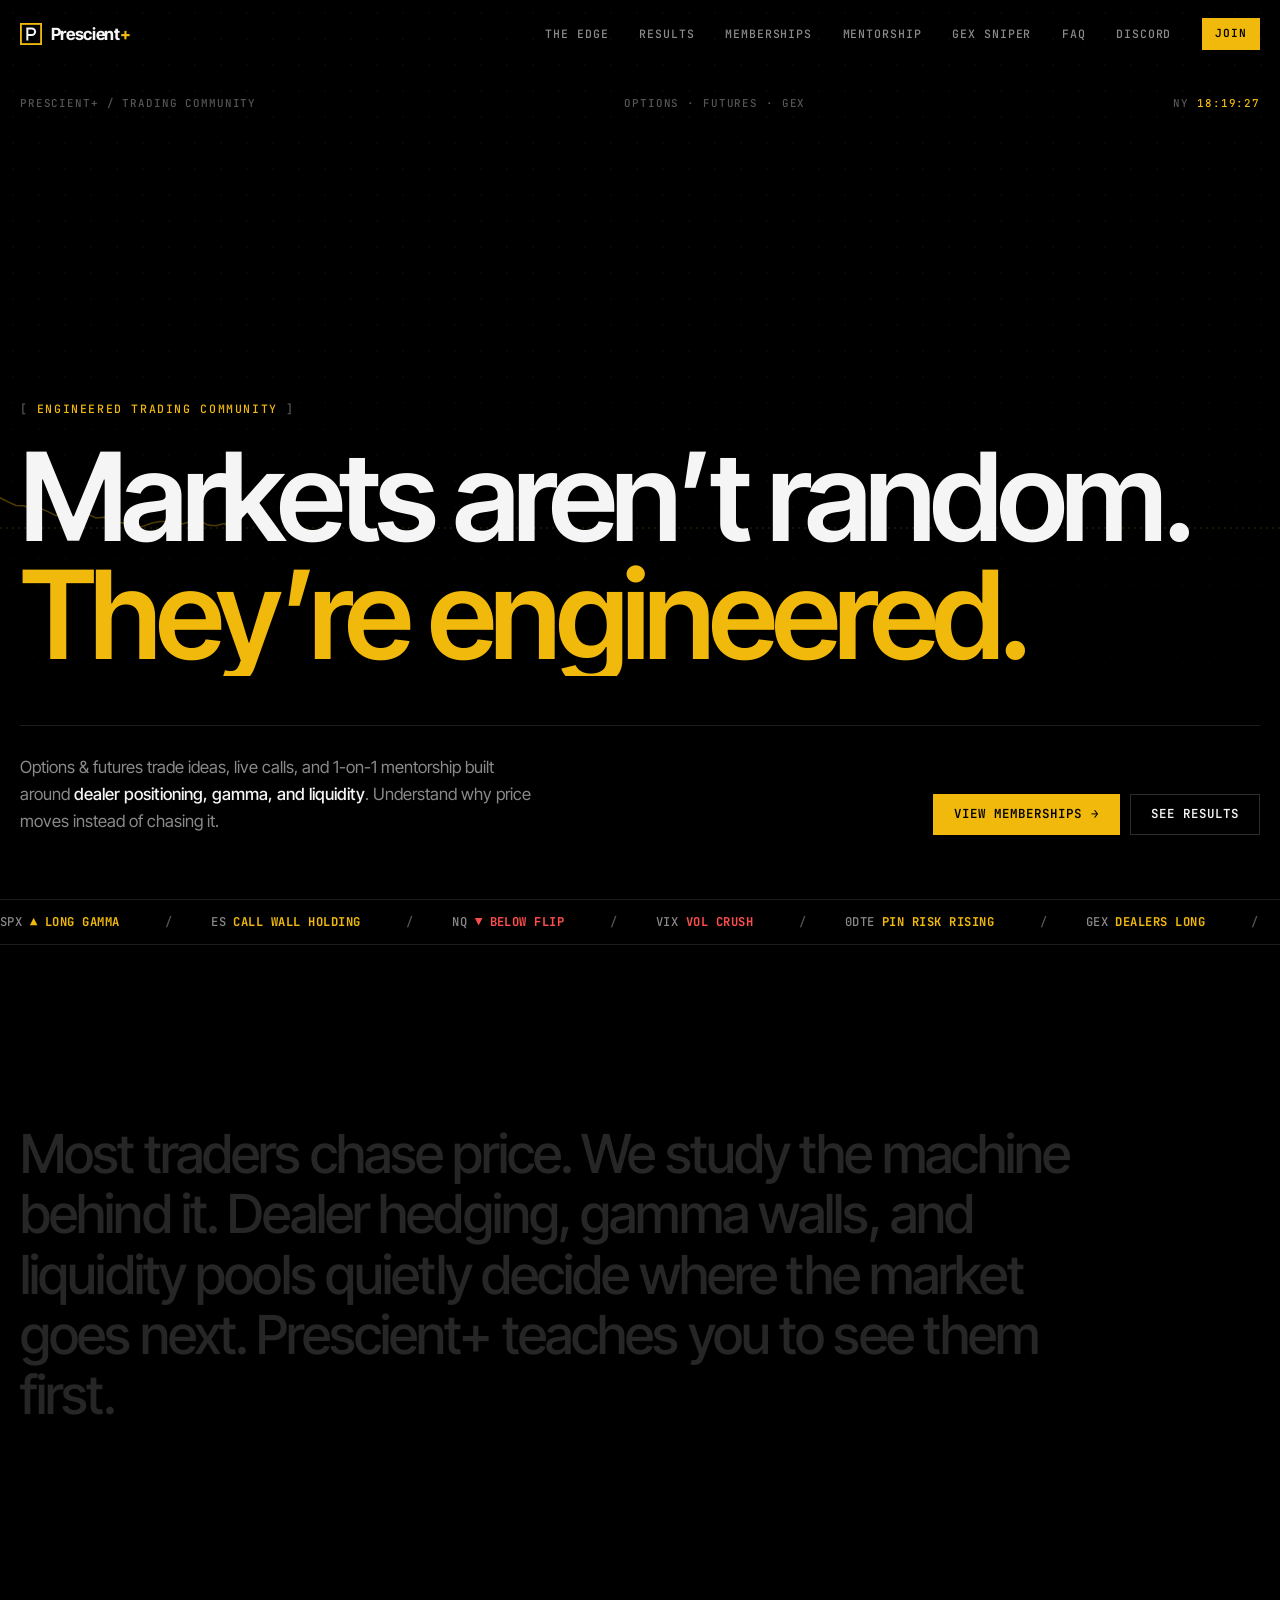
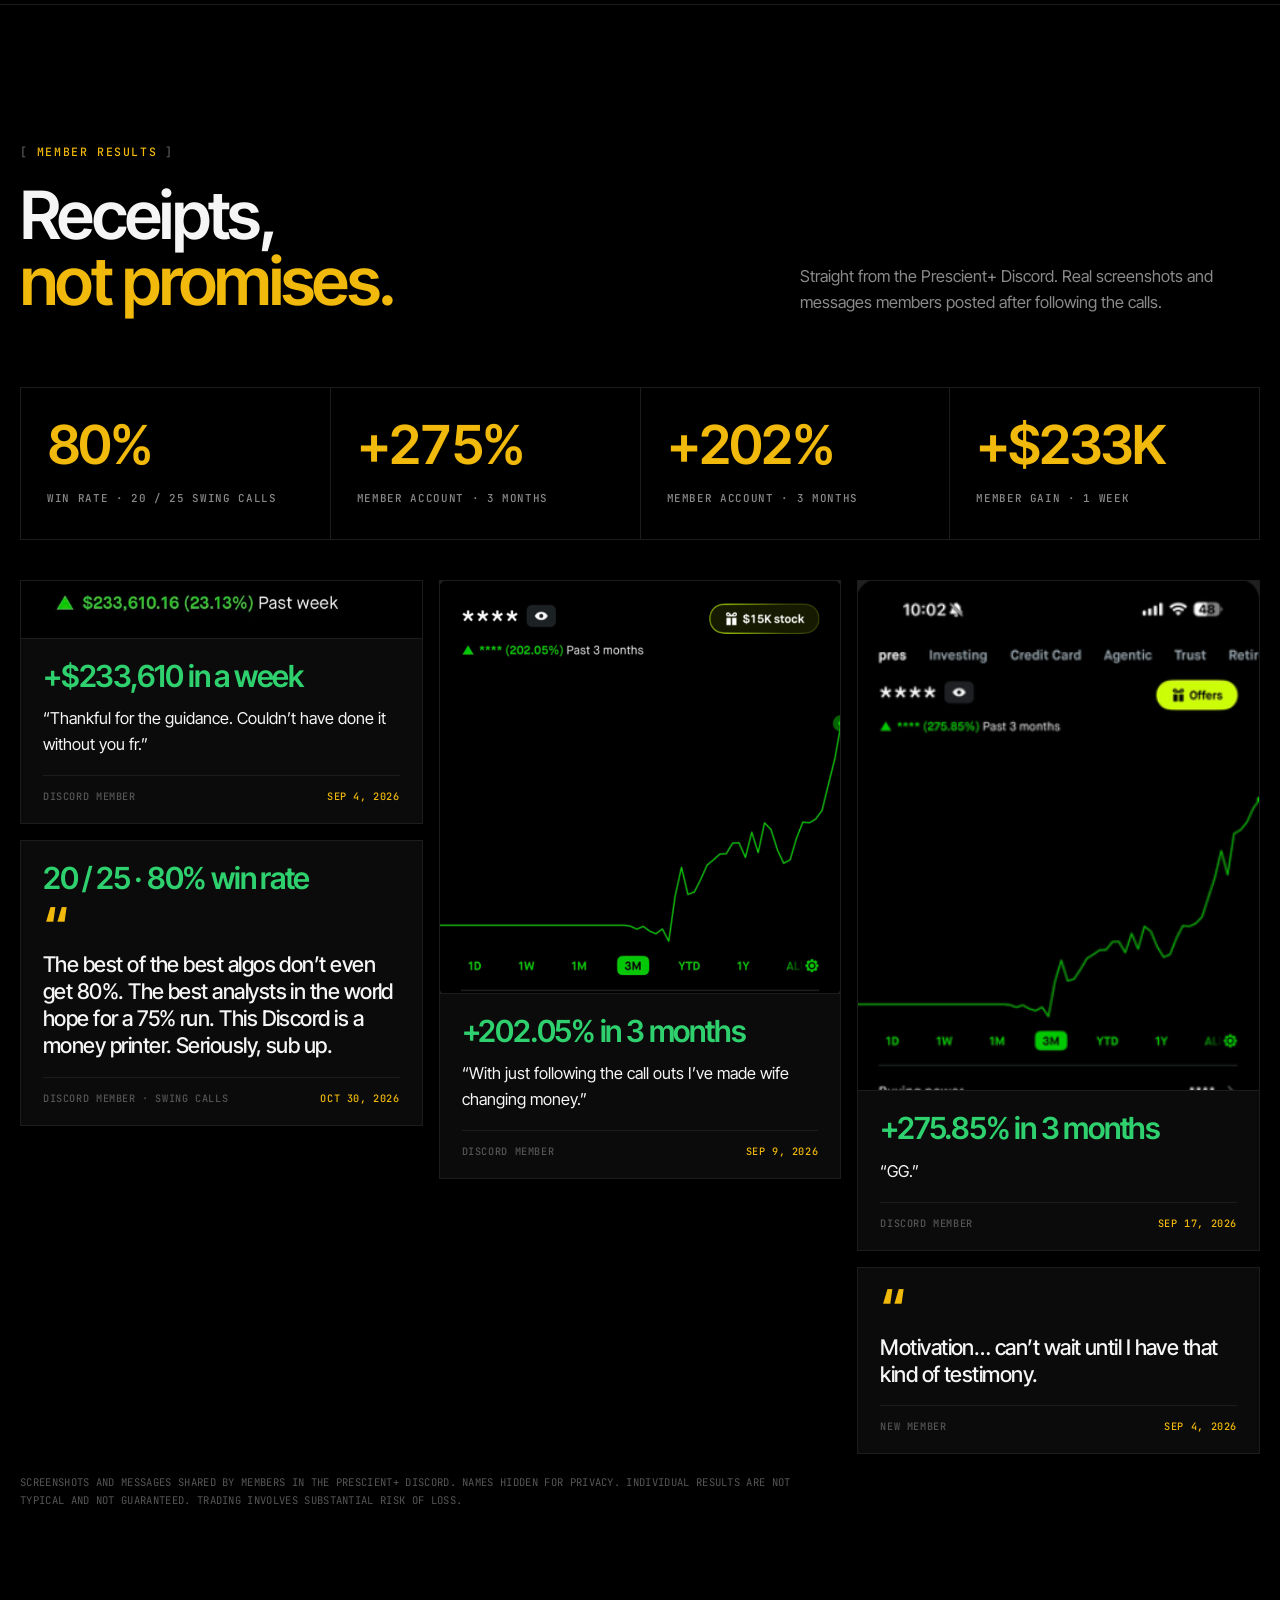
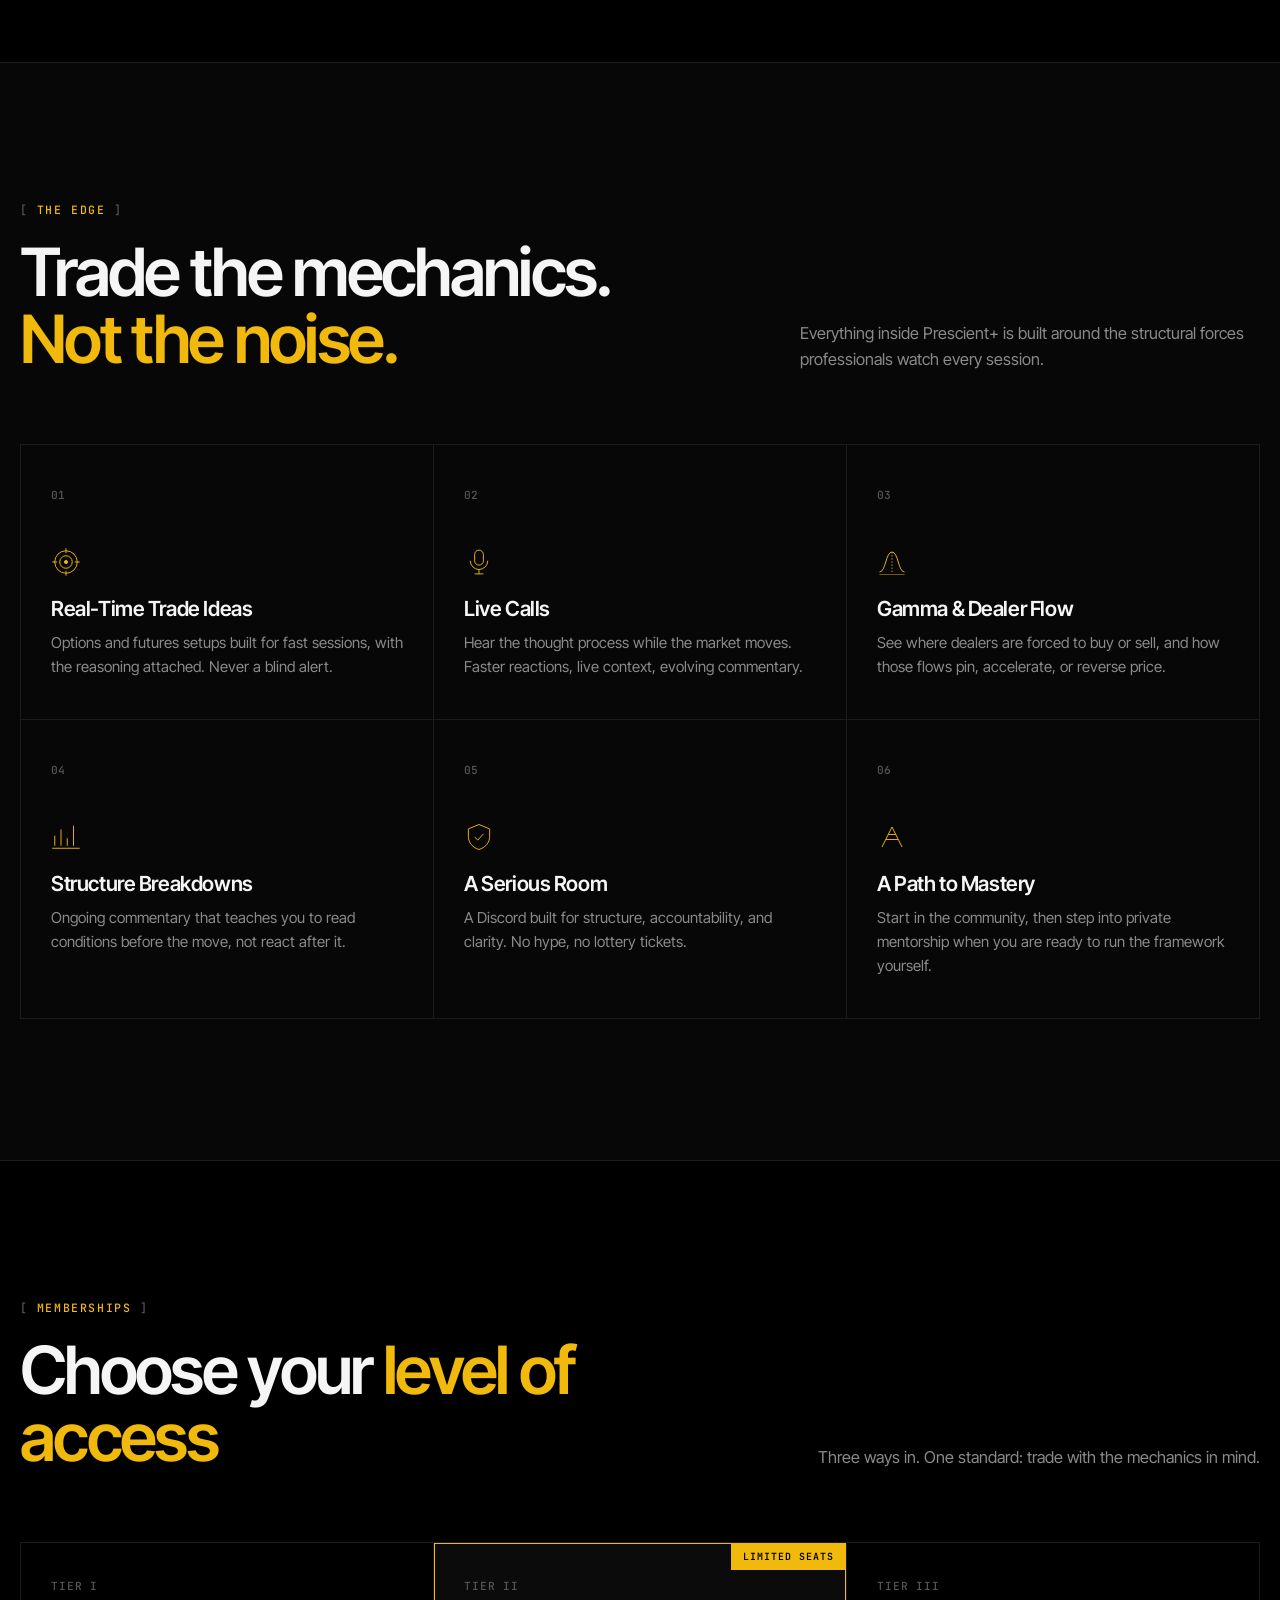
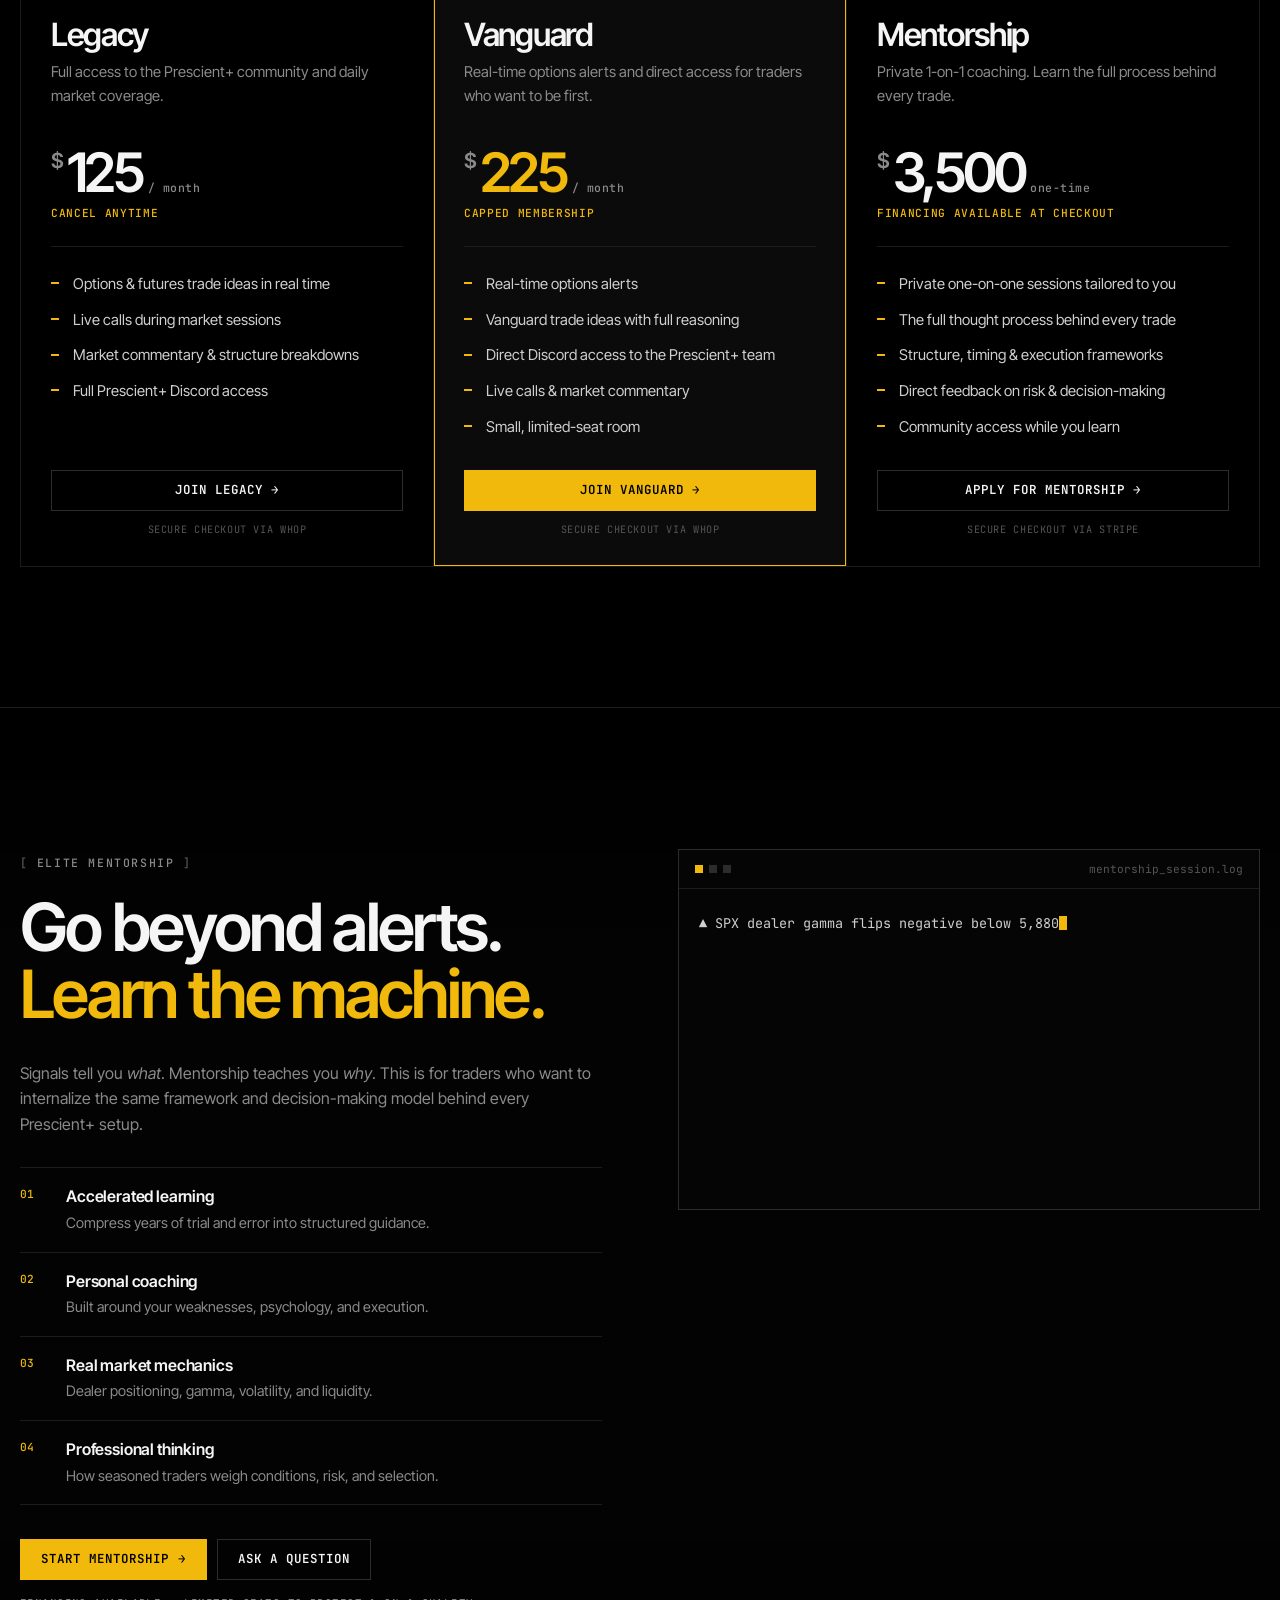
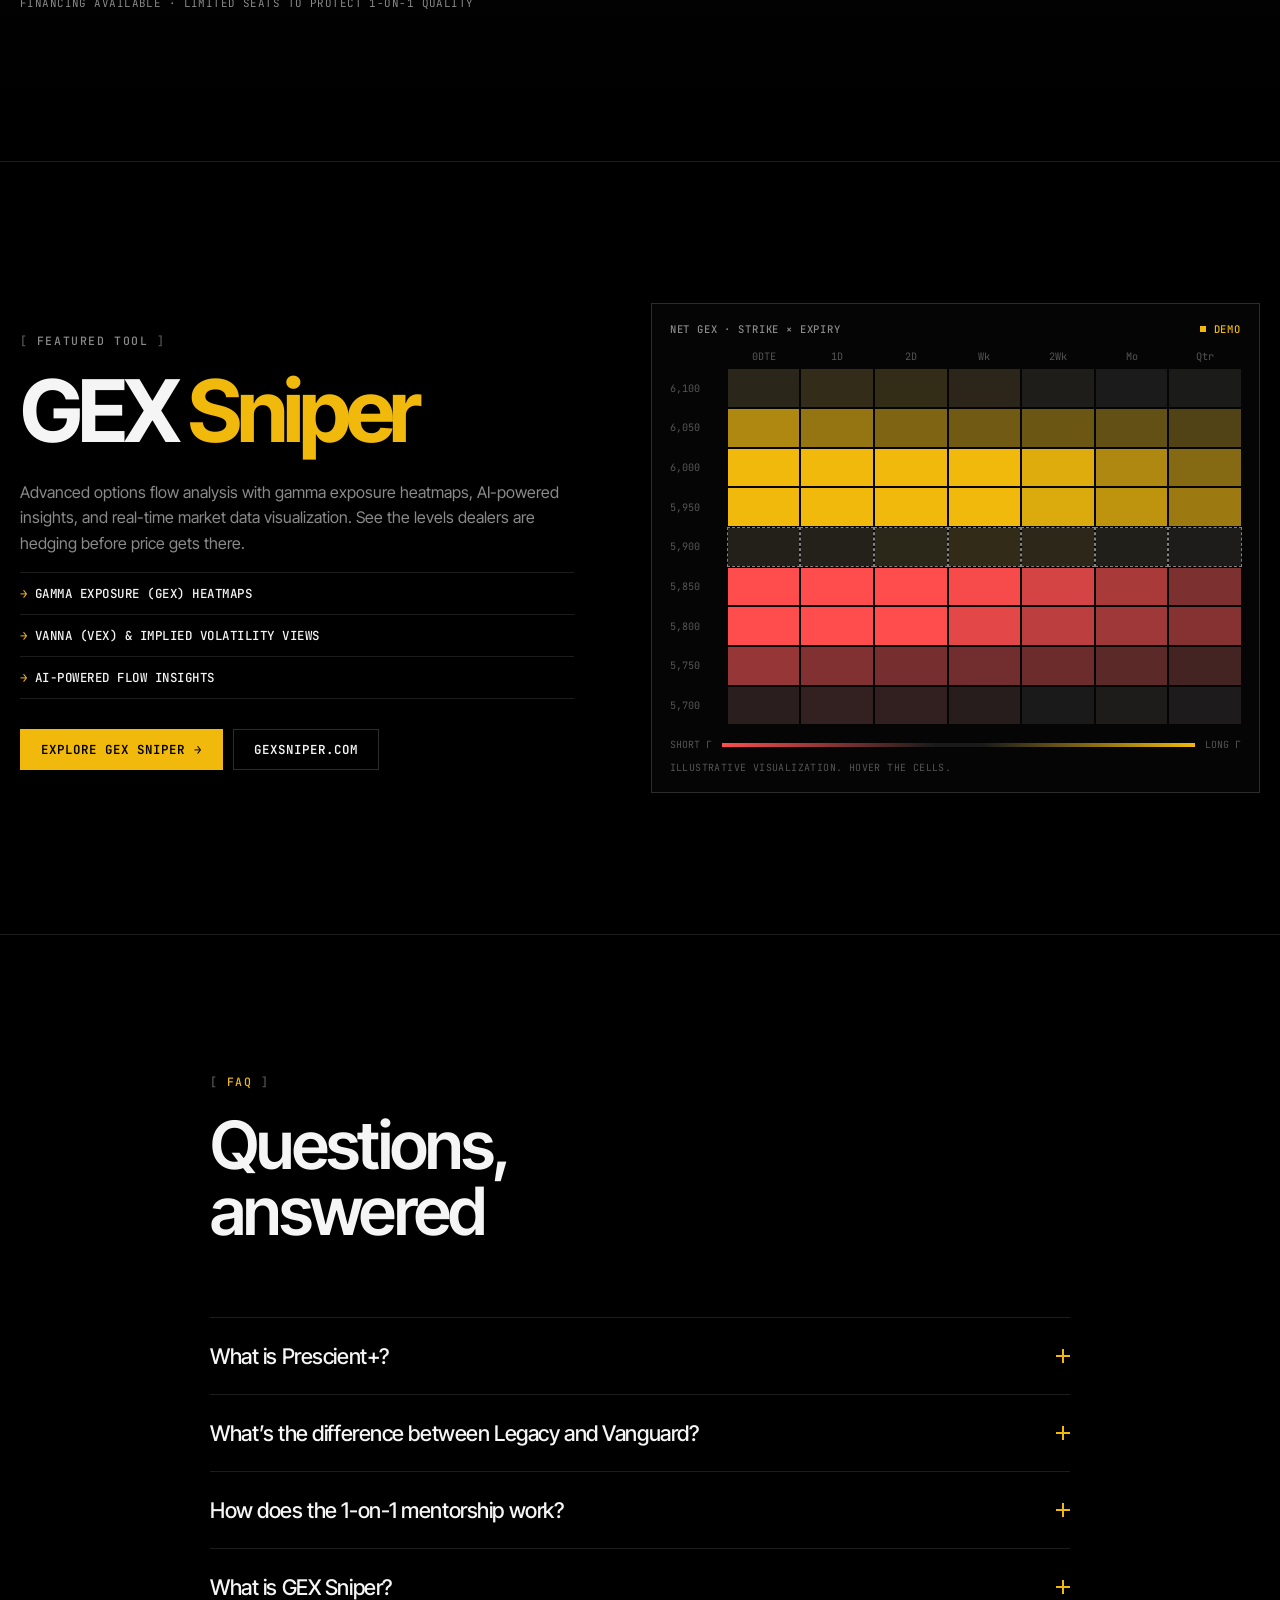
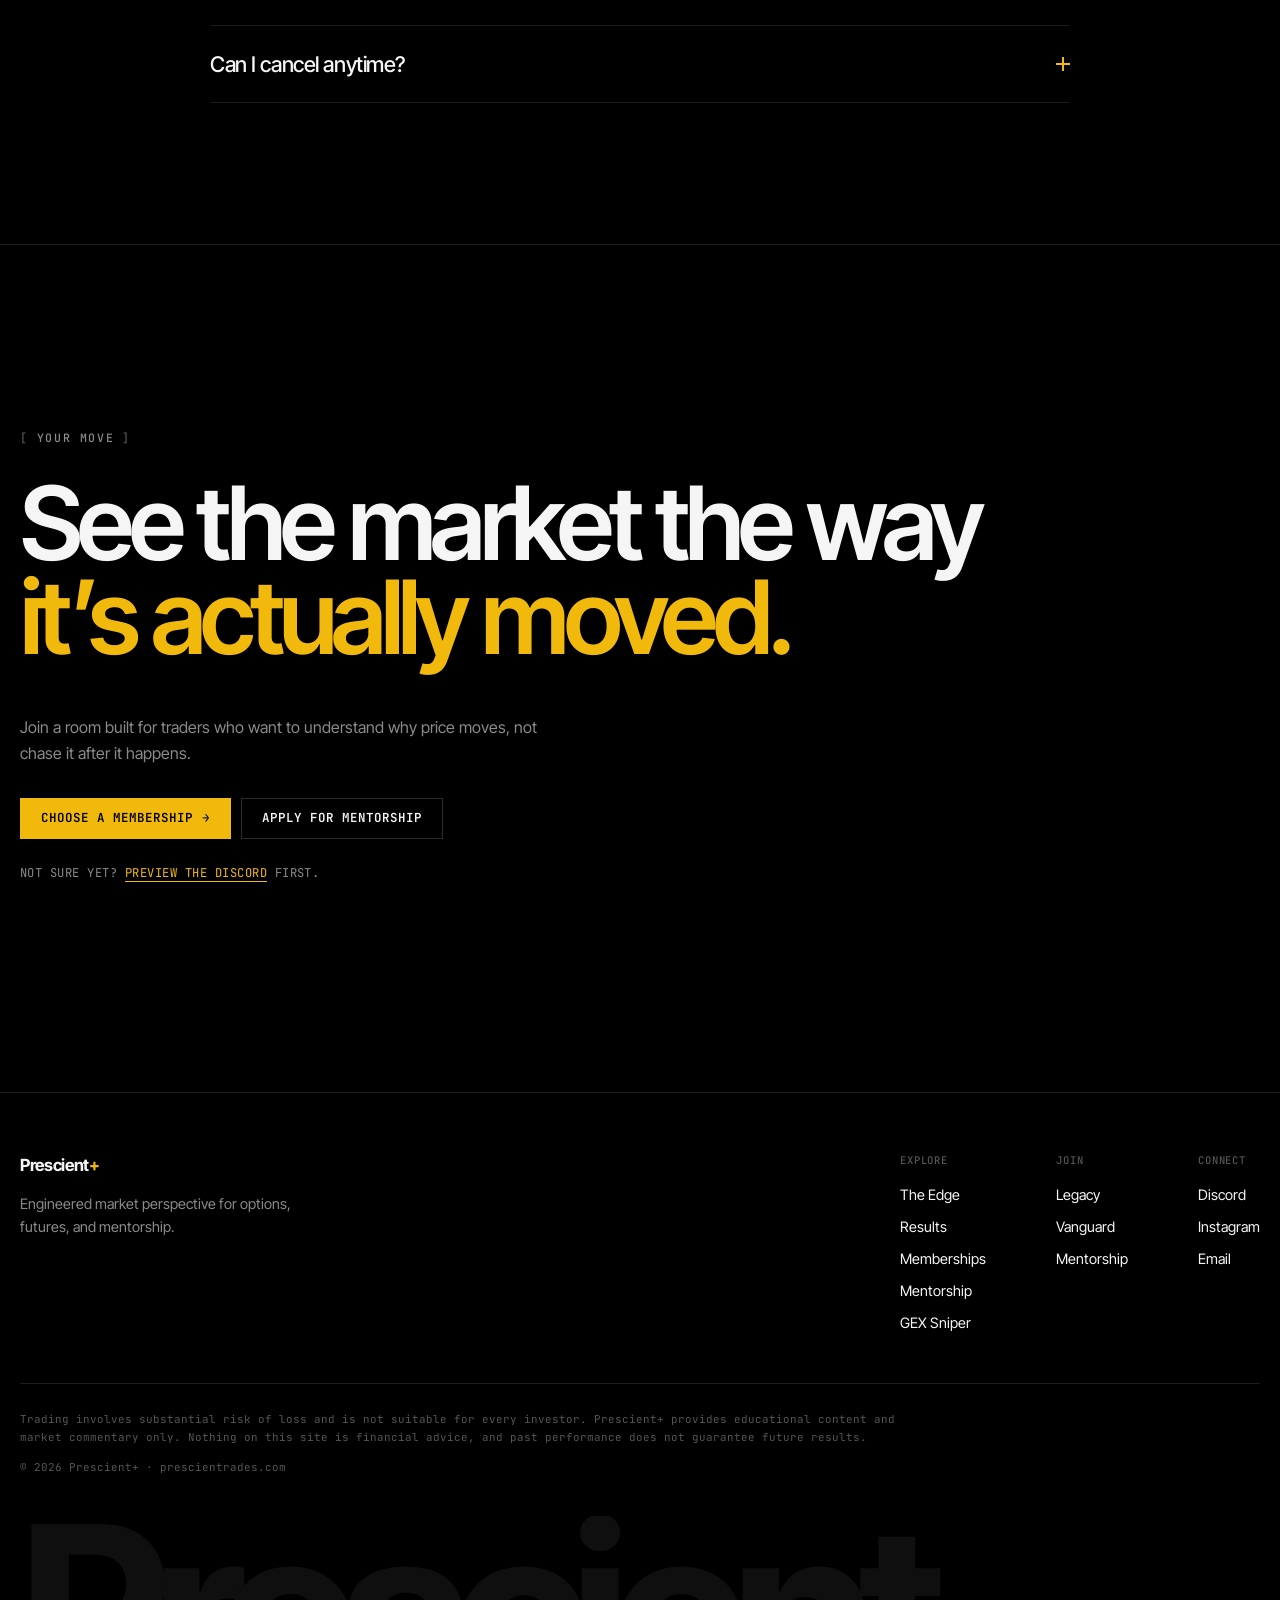
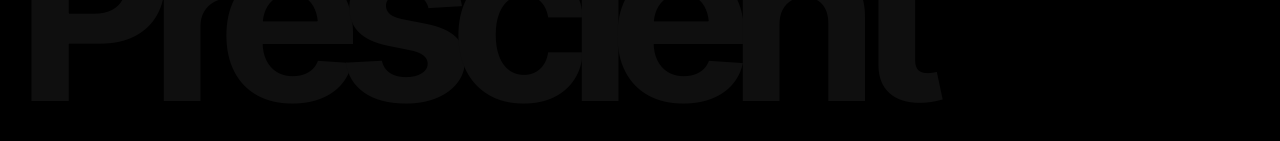
==== commit 7af064b9: "Add photographic background layers with overlay and scroll parallax Co-Authored-By: Claude Opus 5.5 " ====
--- a/index.html
+++ b/index.html
@@ -80,7 +80,7 @@
 
   <main id="top">
     <!-- HERO -->
-    <section class="hero">
+    <section class="hero has-bg bg-hero">
       <canvas class="hero__canvas" id="heroCanvas" aria-hidden="true"></canvas>
       <div class="hero__vignette" aria-hidden="true"></div>
       <div class="hero__meta hero__fade"><div class="container"><span>Prescient+ / Trading Community</span><span>Options · Futures · GEX</span><span>NY <b id="clock">--:--:--</b></span></div></div>
@@ -122,7 +122,7 @@
     </section>
 
     <!-- RESULTS -->
-    <section class="section" id="results">
+    <section class="section has-bg bg-chart" id="results">
       <div class="container">
         <div class="section__head reveal">
           <p class="eyebrow">Member Results</p>
@@ -297,7 +297,7 @@
     </section>
 
     <!-- MENTORSHIP -->
-    <section class="section section--ink" id="mentorship">
+    <section class="section section--ink has-bg bg-mentor" id="mentorship">
       <div class="container mentor">
         <div class="mentor__copy reveal">
           <p class="eyebrow">Elite Mentorship</p>
@@ -325,7 +325,7 @@
     </section>
 
     <!-- GEX SNIPER TEASER -->
-    <section class="section" id="gex">
+    <section class="section has-bg bg-gex" id="gex">
       <div class="container gex-teaser">
         <div class="gex-teaser__copy reveal">
           <p class="eyebrow">Featured Tool</p>
@@ -371,7 +371,7 @@
     </section>
 
     <!-- CTA -->
-    <section class="cta" id="join">
+    <section class="cta has-bg bg-hero" id="join">
             <div class="container reveal">
         <p class="eyebrow">Your Move</p>
         <h2>See the market the way<br /><span class="gold-text">it&rsquo;s actually moved.</span></h2>
--- a/styles.css
+++ b/styles.css
@@ -336,3 +336,25 @@
   .reveal, .hero__fade { opacity: 1; transform: none; }
   .hero__title .line > span { transform: none; }
 }
+
+/* ---------- photographic backgrounds ---------- */
+.has-bg { position: relative; isolation: isolate; }
+.has-bg::before {
+  content: ""; position: absolute; inset: 0; z-index: -2; pointer-events: none;
+  background: var(--bg-img) center / cover no-repeat;
+  opacity: var(--bg-op, .35);
+  transform: translateY(var(--par, 0px)) scale(1.08);
+  will-change: transform;
+}
+.has-bg::after {
+  content: ""; position: absolute; inset: 0; z-index: -1; pointer-events: none;
+  background: linear-gradient(180deg, #000 0%, rgba(0,0,0,.55) 22%, rgba(0,0,0,.55) 78%, #000 100%);
+}
+.hero.has-bg::before { --bg-op: .55; }
+.hero.has-bg::after { background: linear-gradient(90deg, rgba(0,0,0,.92) 0%, rgba(0,0,0,.6) 45%, rgba(0,0,0,.25) 100%), linear-gradient(180deg, rgba(0,0,0,0) 55%, #000 100%); }
+.hero .hero__canvas, .gx-hero .hero__canvas { z-index: 0; }
+.hero__content, .hero__meta { z-index: 2; }
+.bg-hero { --bg-img: url("img/bg-hero.jpg"); }
+.bg-chart { --bg-img: url("img/bg-chart.jpg"); --bg-op: .22; }
+.bg-mentor { --bg-img: url("img/bg-mentor.jpg"); --bg-op: .3; }
+.bg-gex { --bg-img: url("img/bg-gex.jpg"); --bg-op: .4; }
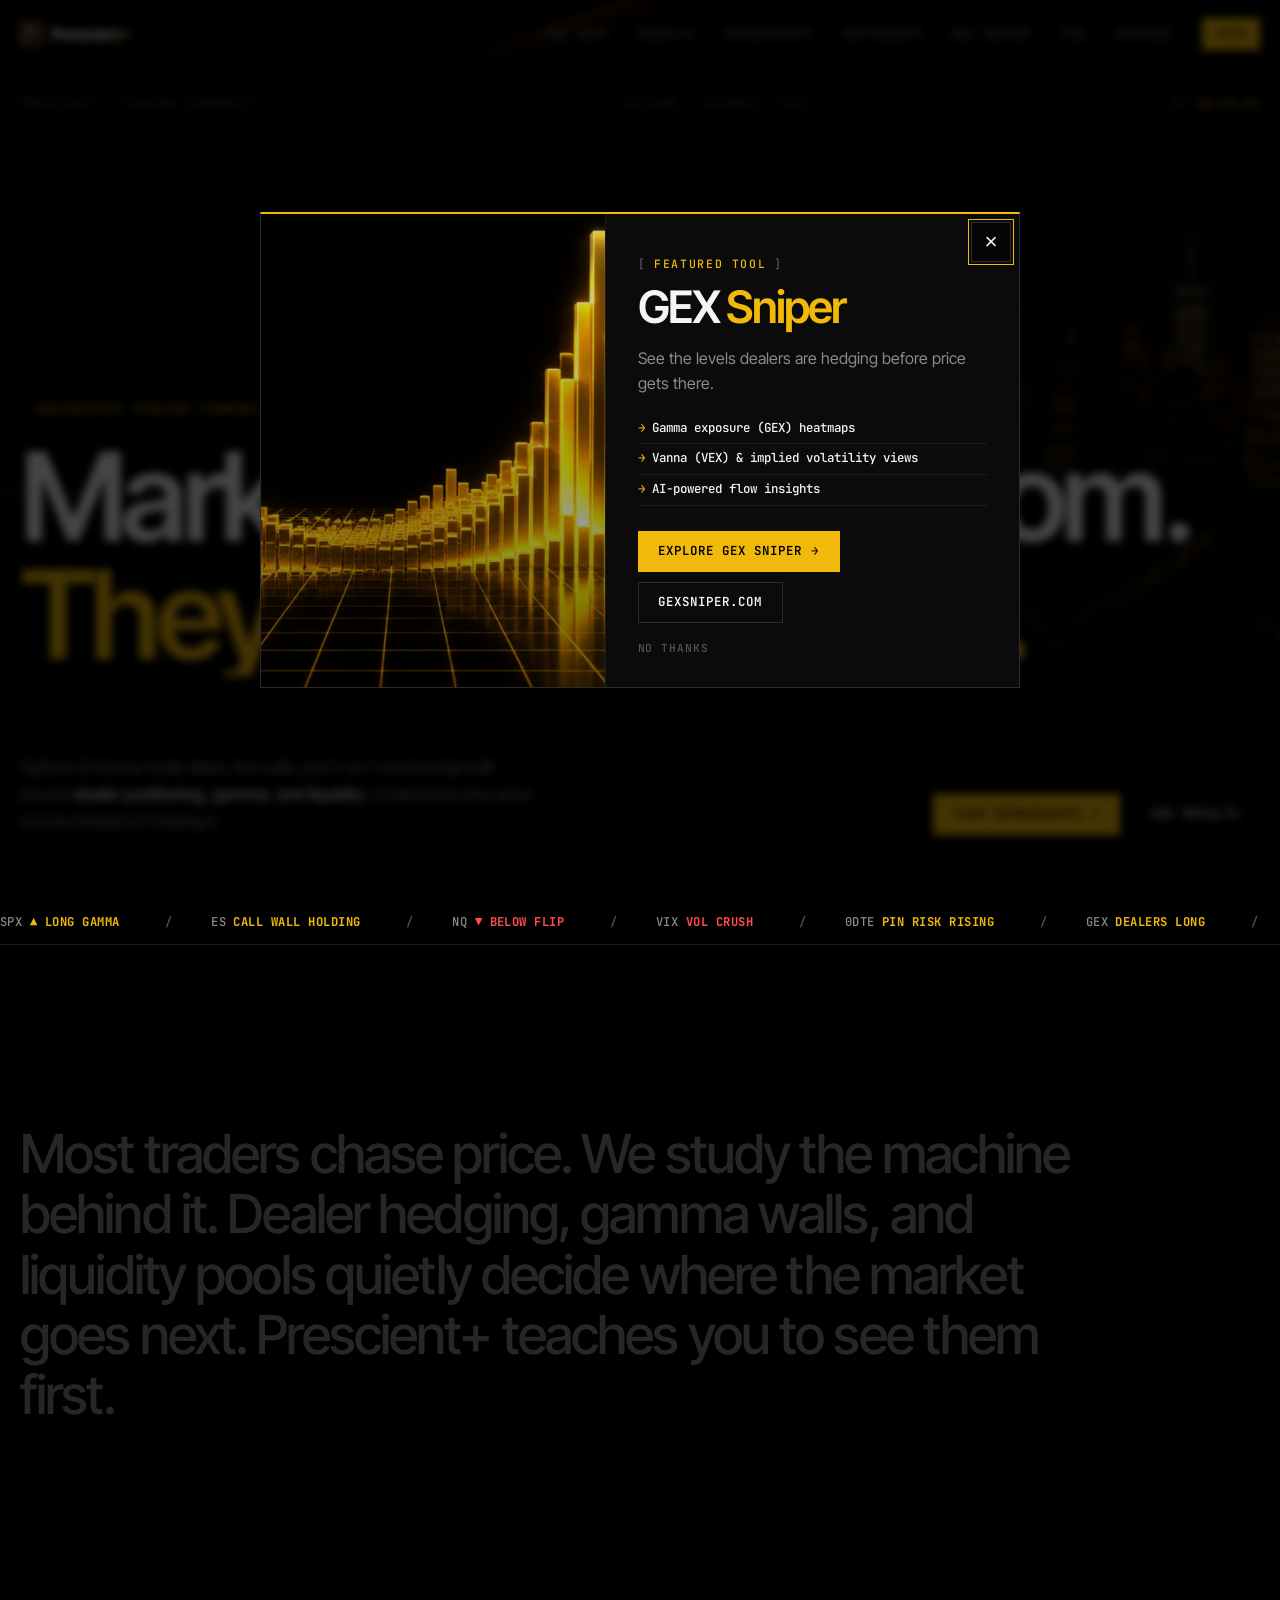
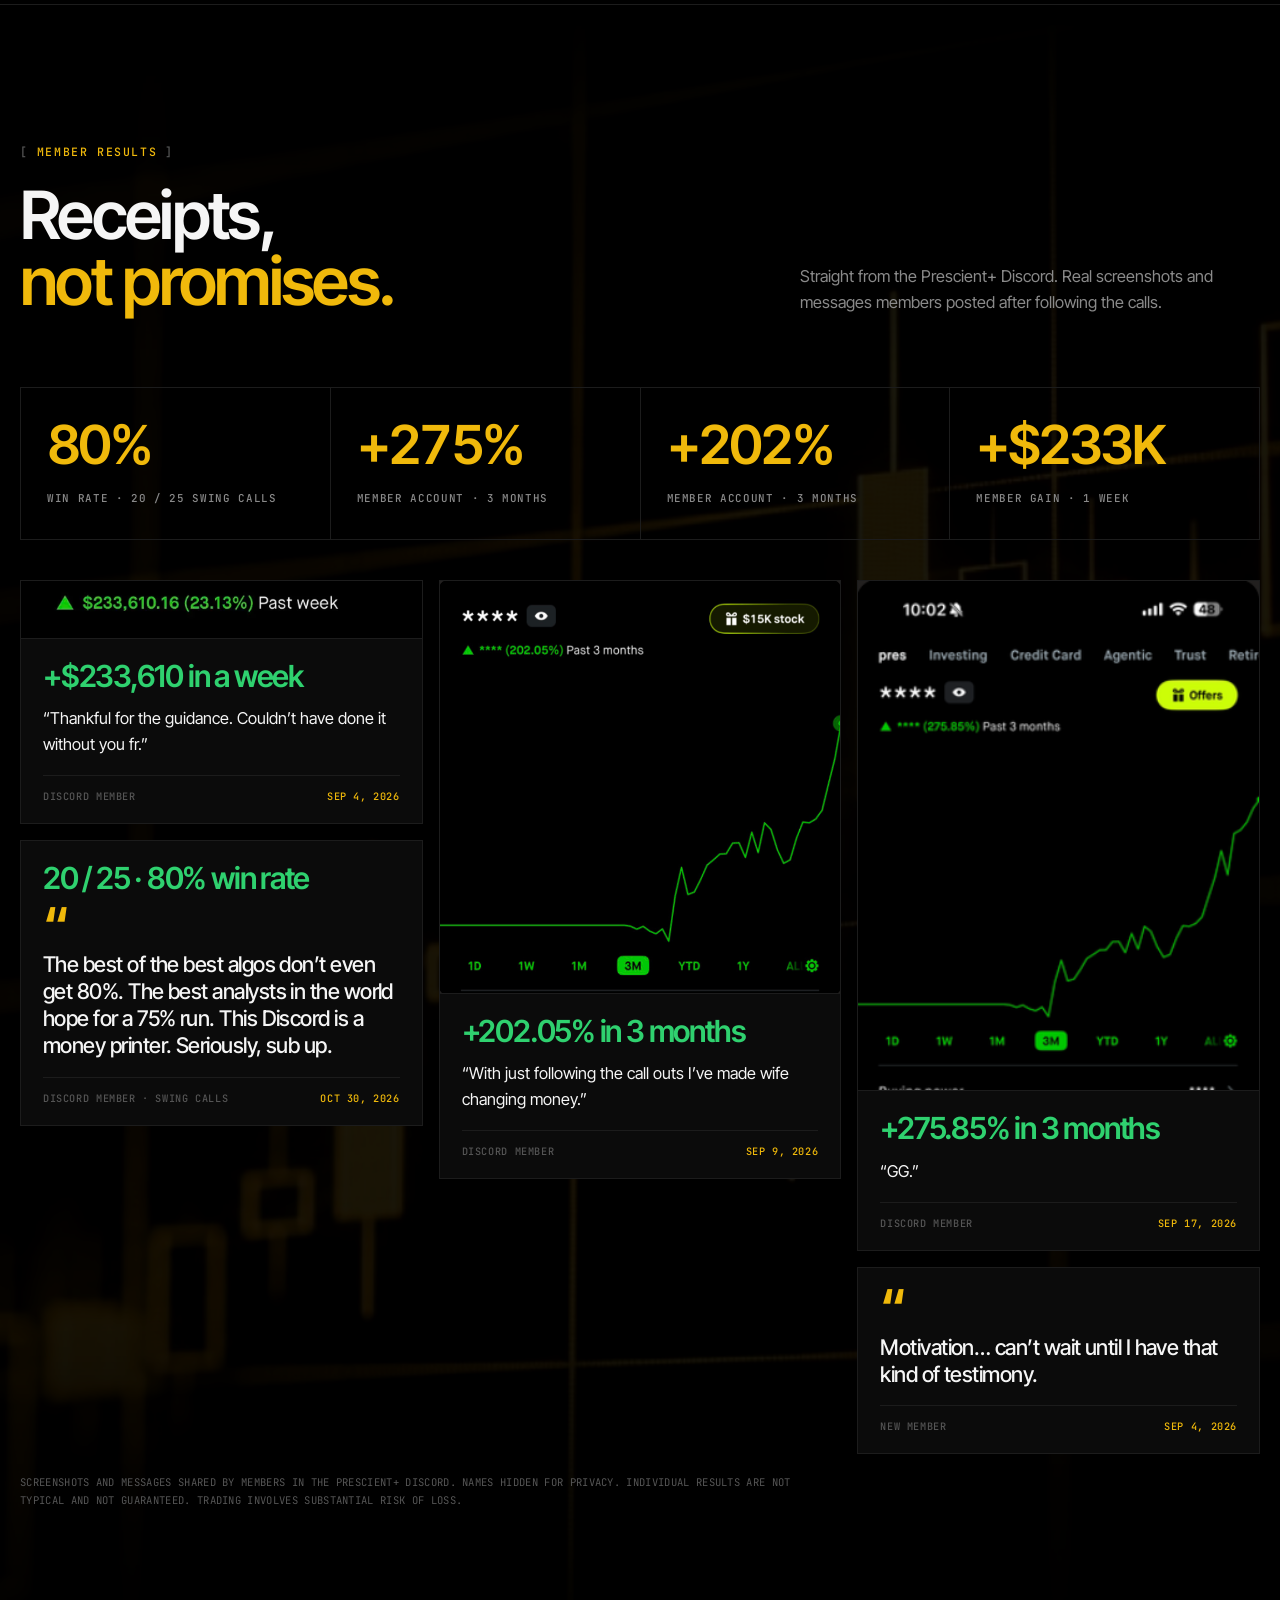
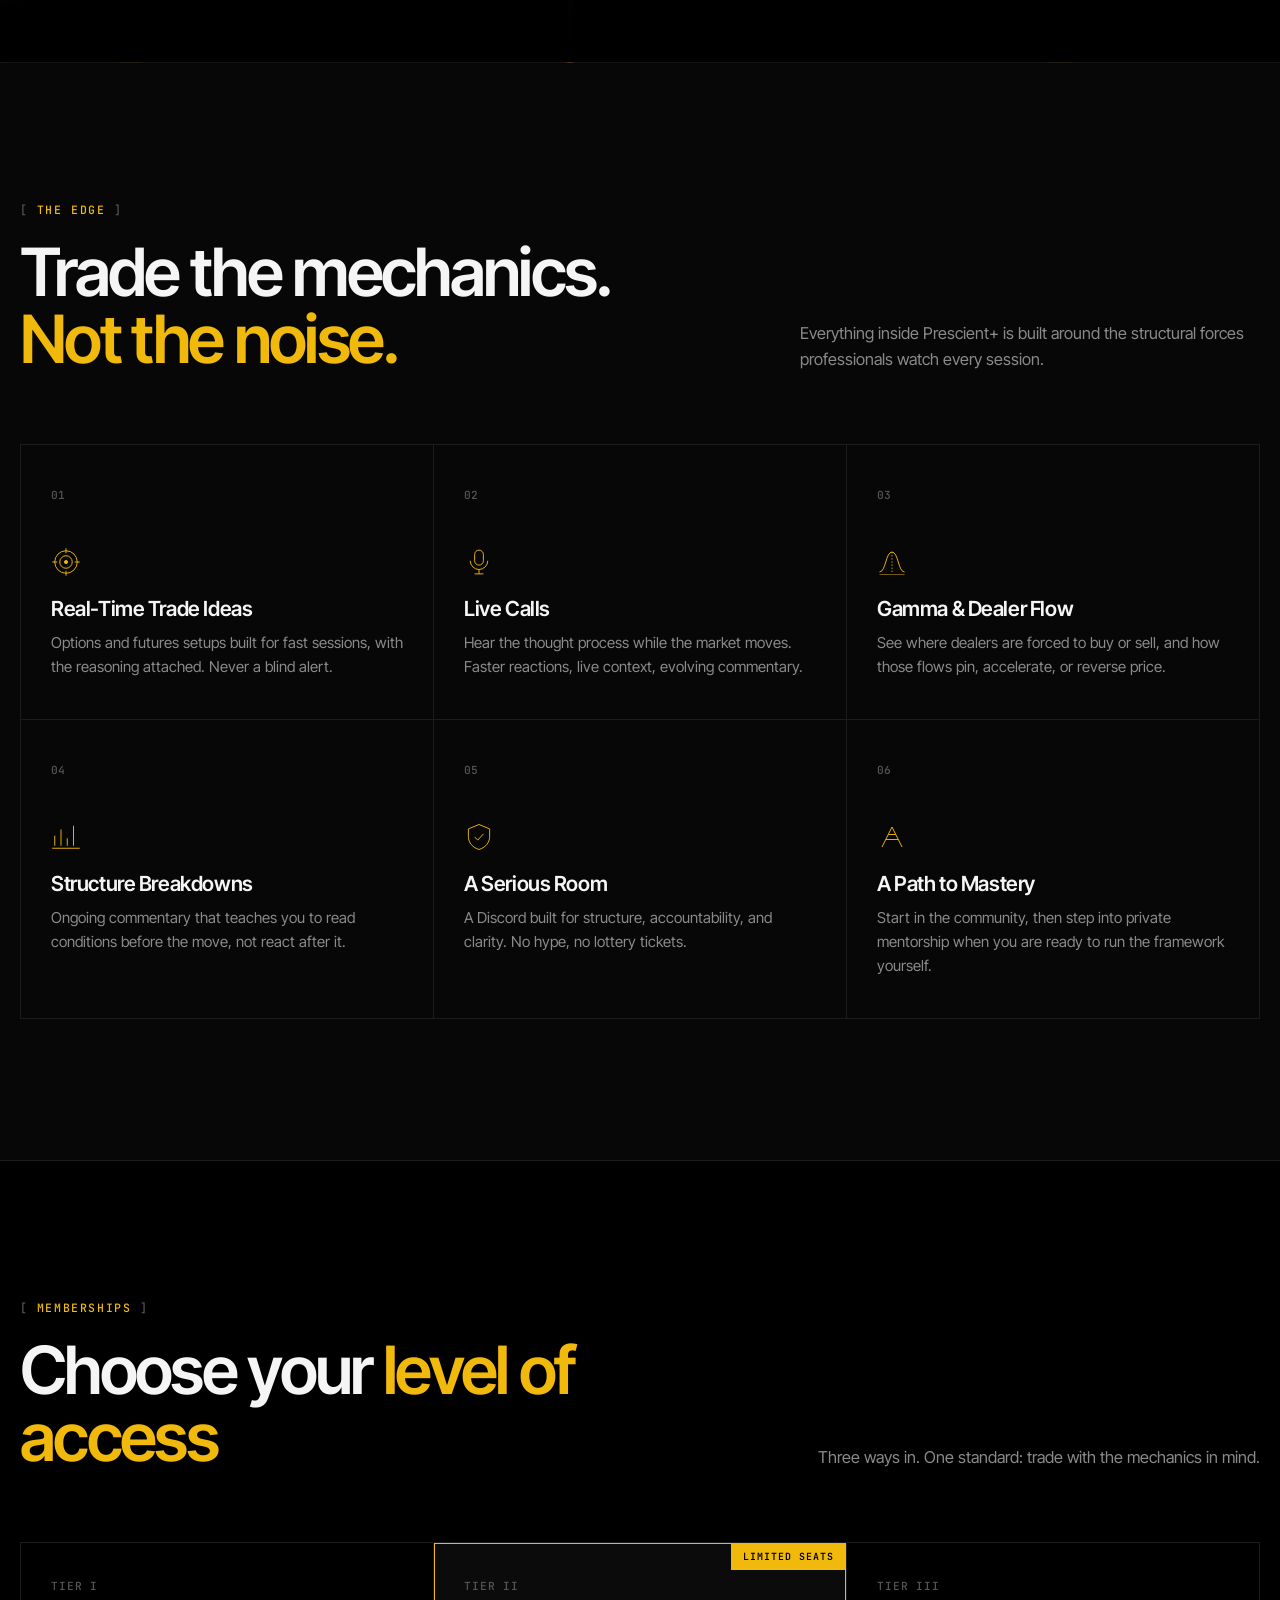
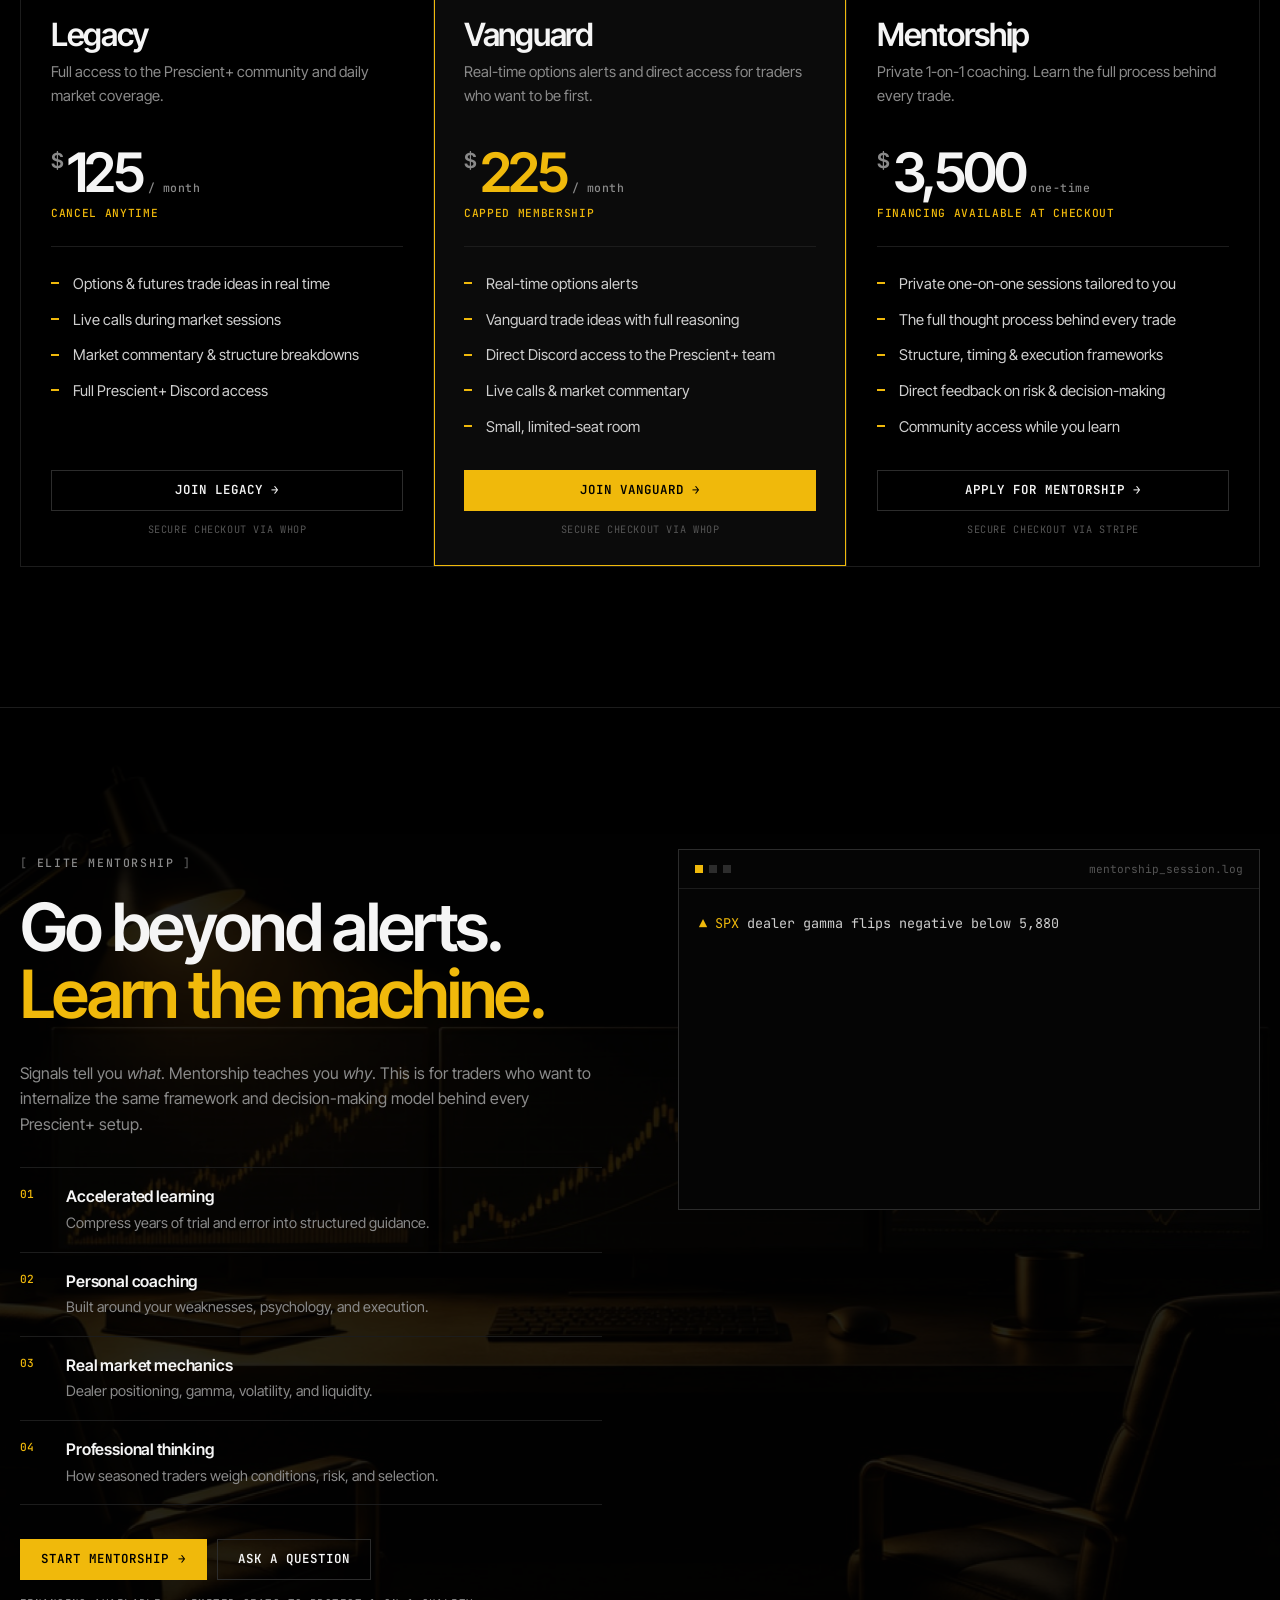
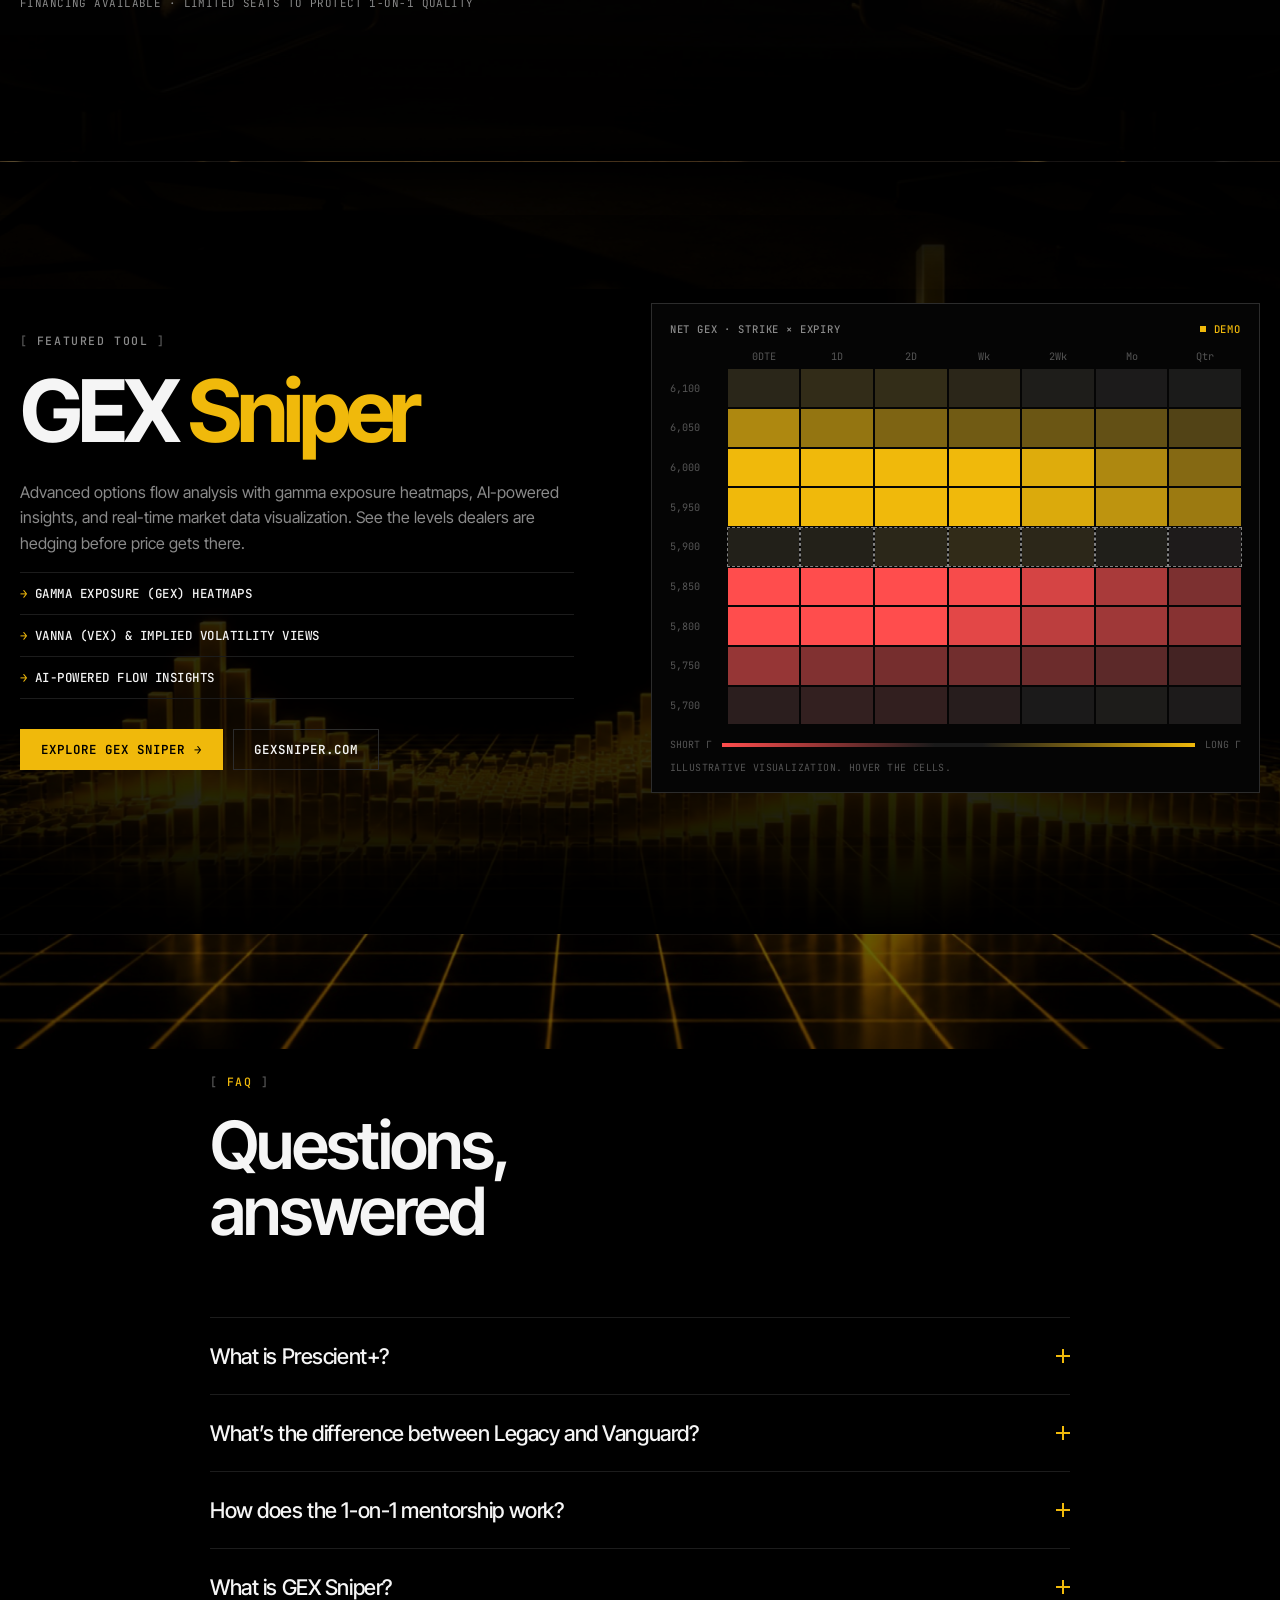
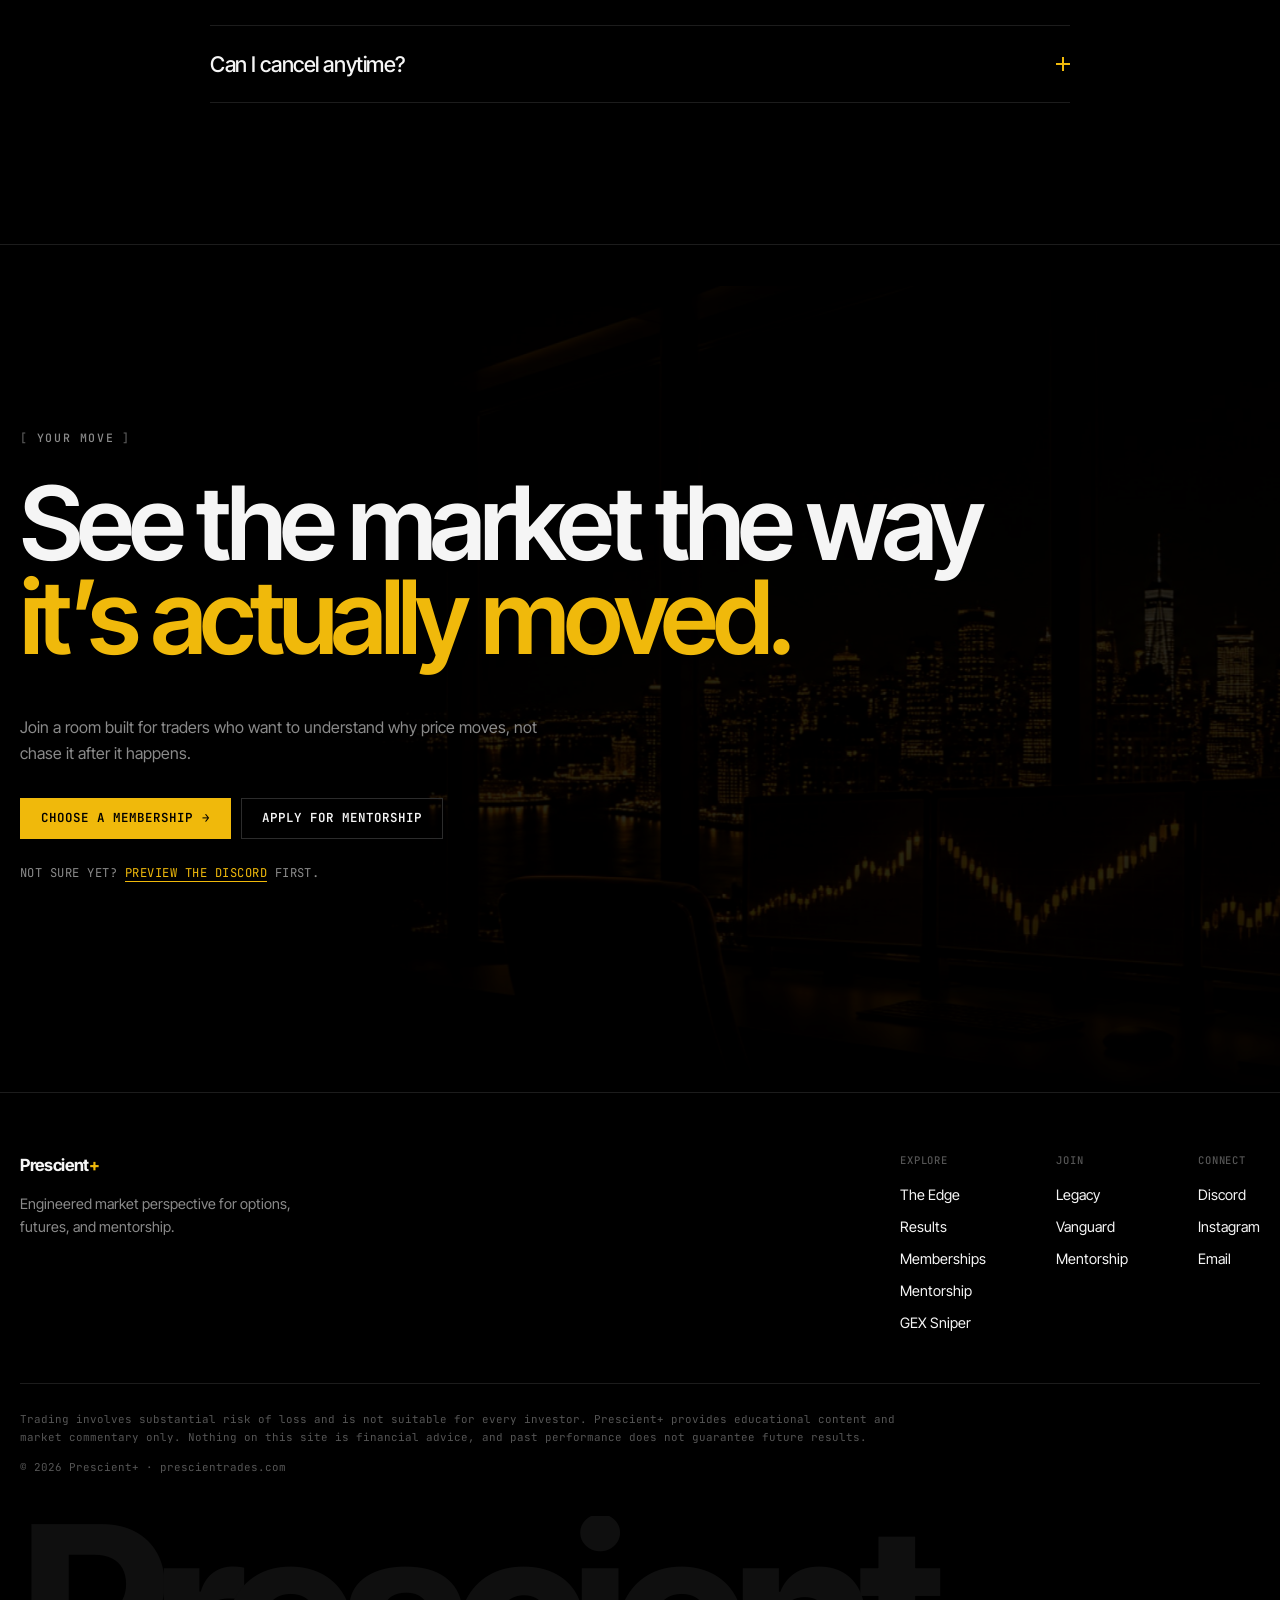
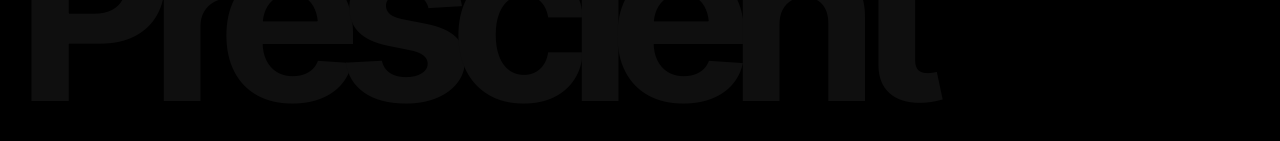
==== commit a444e1f5: "Add GEX Sniper promo popup Shows once per visitor after 12s or 40% scroll; closes on X, No thanks, b" ====
--- a/index.html
+++ b/index.html
@@ -406,6 +406,30 @@
     </div>
   </footer>
 
+  <!-- GEX SNIPER PROMO POPUP -->
+  <div class="promo" id="gexPromo" role="dialog" aria-modal="true" aria-labelledby="gexPromoTitle" hidden>
+    <div class="promo__backdrop" data-promo-close></div>
+    <div class="promo__card">
+      <button class="promo__close" type="button" aria-label="Close" data-promo-close>&times;</button>
+      <div class="promo__media" aria-hidden="true"></div>
+      <div class="promo__body">
+        <p class="eyebrow">Featured Tool</p>
+        <h3 class="promo__title" id="gexPromoTitle">GEX <span class="gold-text">Sniper</span></h3>
+        <p class="promo__lead">See the levels dealers are hedging before price gets there.</p>
+        <ul class="promo__list">
+          <li>Gamma exposure (GEX) heatmaps</li>
+          <li>Vanna (VEX) &amp; implied volatility views</li>
+          <li>AI-powered flow insights</li>
+        </ul>
+        <div class="promo__ctas">
+          <a href="gex-sniper.html" class="btn btn--gold" data-promo-seen>Explore GEX Sniper <span class="arrow">→</span></a>
+          <a href="https://gexsniper.com/" class="btn btn--line" target="_blank" rel="noopener" data-promo-seen>gexsniper.com</a>
+        </div>
+        <button class="promo__skip" type="button" data-promo-close>No thanks</button>
+      </div>
+    </div>
+  </div>
+
   <script src="main.js" defer></script>
 </body>
 </html>
--- a/styles.css
+++ b/styles.css
@@ -358,3 +358,33 @@
 .bg-chart { --bg-img: url("img/bg-chart.jpg"); --bg-op: .22; }
 .bg-mentor { --bg-img: url("img/bg-mentor.jpg"); --bg-op: .3; }
 .bg-gex { --bg-img: url("img/bg-gex.jpg"); --bg-op: .4; }
+
+/* ---------- GEX Sniper promo popup ---------- */
+.promo { position: fixed; inset: 0; z-index: 150; display: grid; place-items: center; padding: 16px; }
+.promo[hidden] { display: none; }
+.promo__backdrop { position: absolute; inset: 0; background: rgba(0,0,0,.72); backdrop-filter: blur(4px); opacity: 0; transition: opacity .4s var(--ease); }
+.promo__card { position: relative; width: min(100%, 760px); max-height: calc(100vh - 32px); overflow: auto; display: grid; grid-template-columns: 1fr 1.2fr; background: var(--panel); border: 1px solid var(--line-2); border-top: 2px solid var(--gold); opacity: 0; transform: translateY(24px) scale(.98); transition: opacity .45s var(--ease), transform .45s var(--ease); }
+.promo.is-open .promo__backdrop { opacity: 1; }
+.promo.is-open .promo__card { opacity: 1; transform: none; }
+.promo__media { min-height: 260px; background: linear-gradient(180deg, rgba(0,0,0,.1), rgba(0,0,0,.55)), url("img/bg-gex.jpg") center / cover no-repeat; border-right: 1px solid var(--line); }
+.promo__body { padding: 36px 32px 28px; }
+.promo__body .eyebrow { margin-bottom: 1rem; }
+.promo__title { font-size: clamp(2rem, 4.5vw, 2.8rem); letter-spacing: -.04em; margin-bottom: .35em; }
+.promo__lead { color: var(--muted); }
+.promo__list { list-style: none; margin: 0 0 1.6rem; padding: 0; font: 500 .78rem/1.5 var(--mono); }
+.promo__list li { padding: .45em 0; border-bottom: 1px solid var(--line); }
+.promo__list li::before { content: "→ "; color: var(--gold); }
+.promo__ctas { display: flex; flex-wrap: wrap; gap: 10px; }
+.promo__skip { margin-top: 14px; background: none; border: 0; padding: 4px 0; color: var(--dim); font: 500 .7rem var(--mono); letter-spacing: .08em; text-transform: uppercase; cursor: pointer; }
+.promo__skip:hover { color: var(--text); }
+.promo__close { position: absolute; top: 8px; right: 8px; z-index: 1; width: 40px; height: 40px; display: grid; place-items: center; background: rgba(0,0,0,.6); border: 1px solid var(--line-2); color: var(--text); font-size: 1.4rem; line-height: 1; cursor: pointer; transition: border-color .2s, color .2s; }
+.promo__close:hover { border-color: var(--gold); color: var(--gold); }
+.promo__close:focus { outline: none; }
+.promo__close:focus-visible, .promo .btn:focus-visible, .promo__skip:focus-visible { outline: 1px solid var(--gold); outline-offset: 2px; }
+@media (max-width: 680px) {
+  .promo__card { grid-template-columns: 1fr; }
+  .promo__media { min-height: 150px; border-right: 0; border-bottom: 1px solid var(--line); }
+  .promo__body { padding: 24px 20px 20px; }
+  .promo__ctas .btn { flex: 1 1 100%; }
+}
+@media (prefers-reduced-motion: reduce) { .promo__backdrop, .promo__card { transition: none; } }
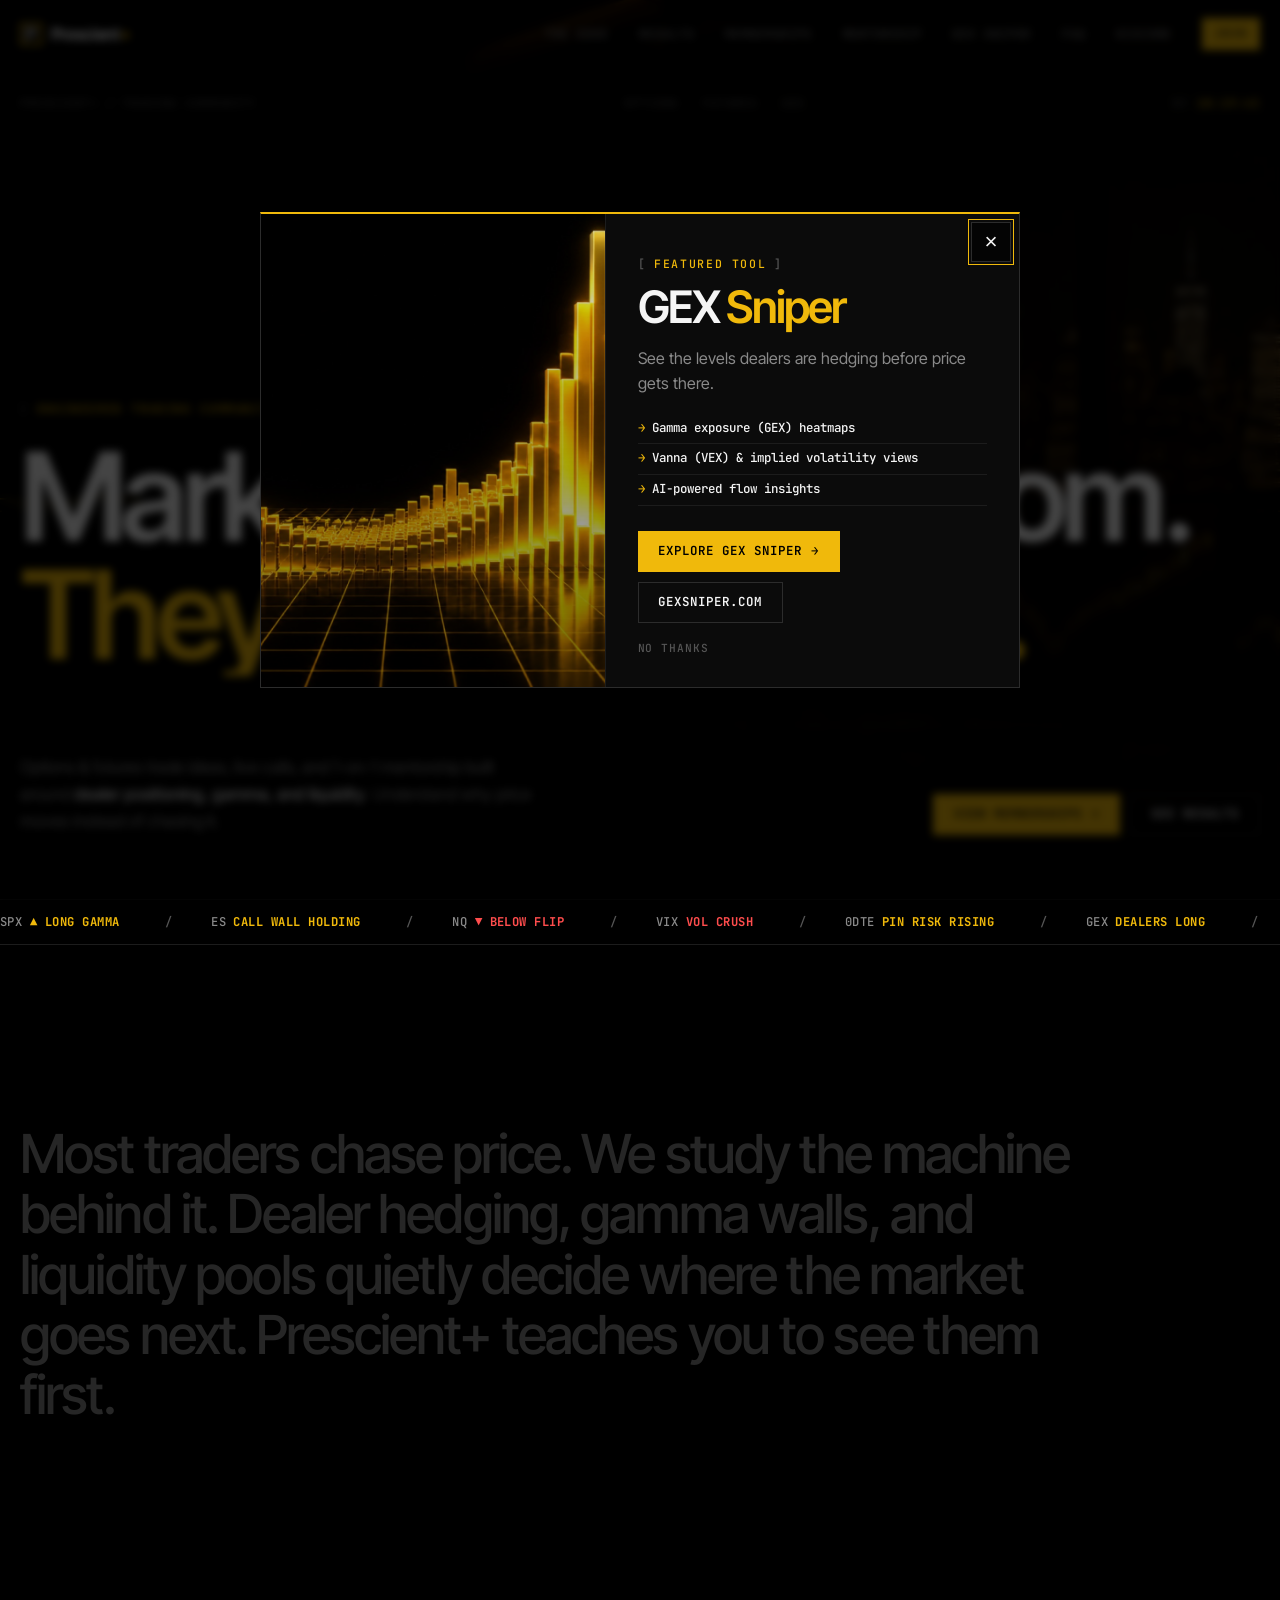
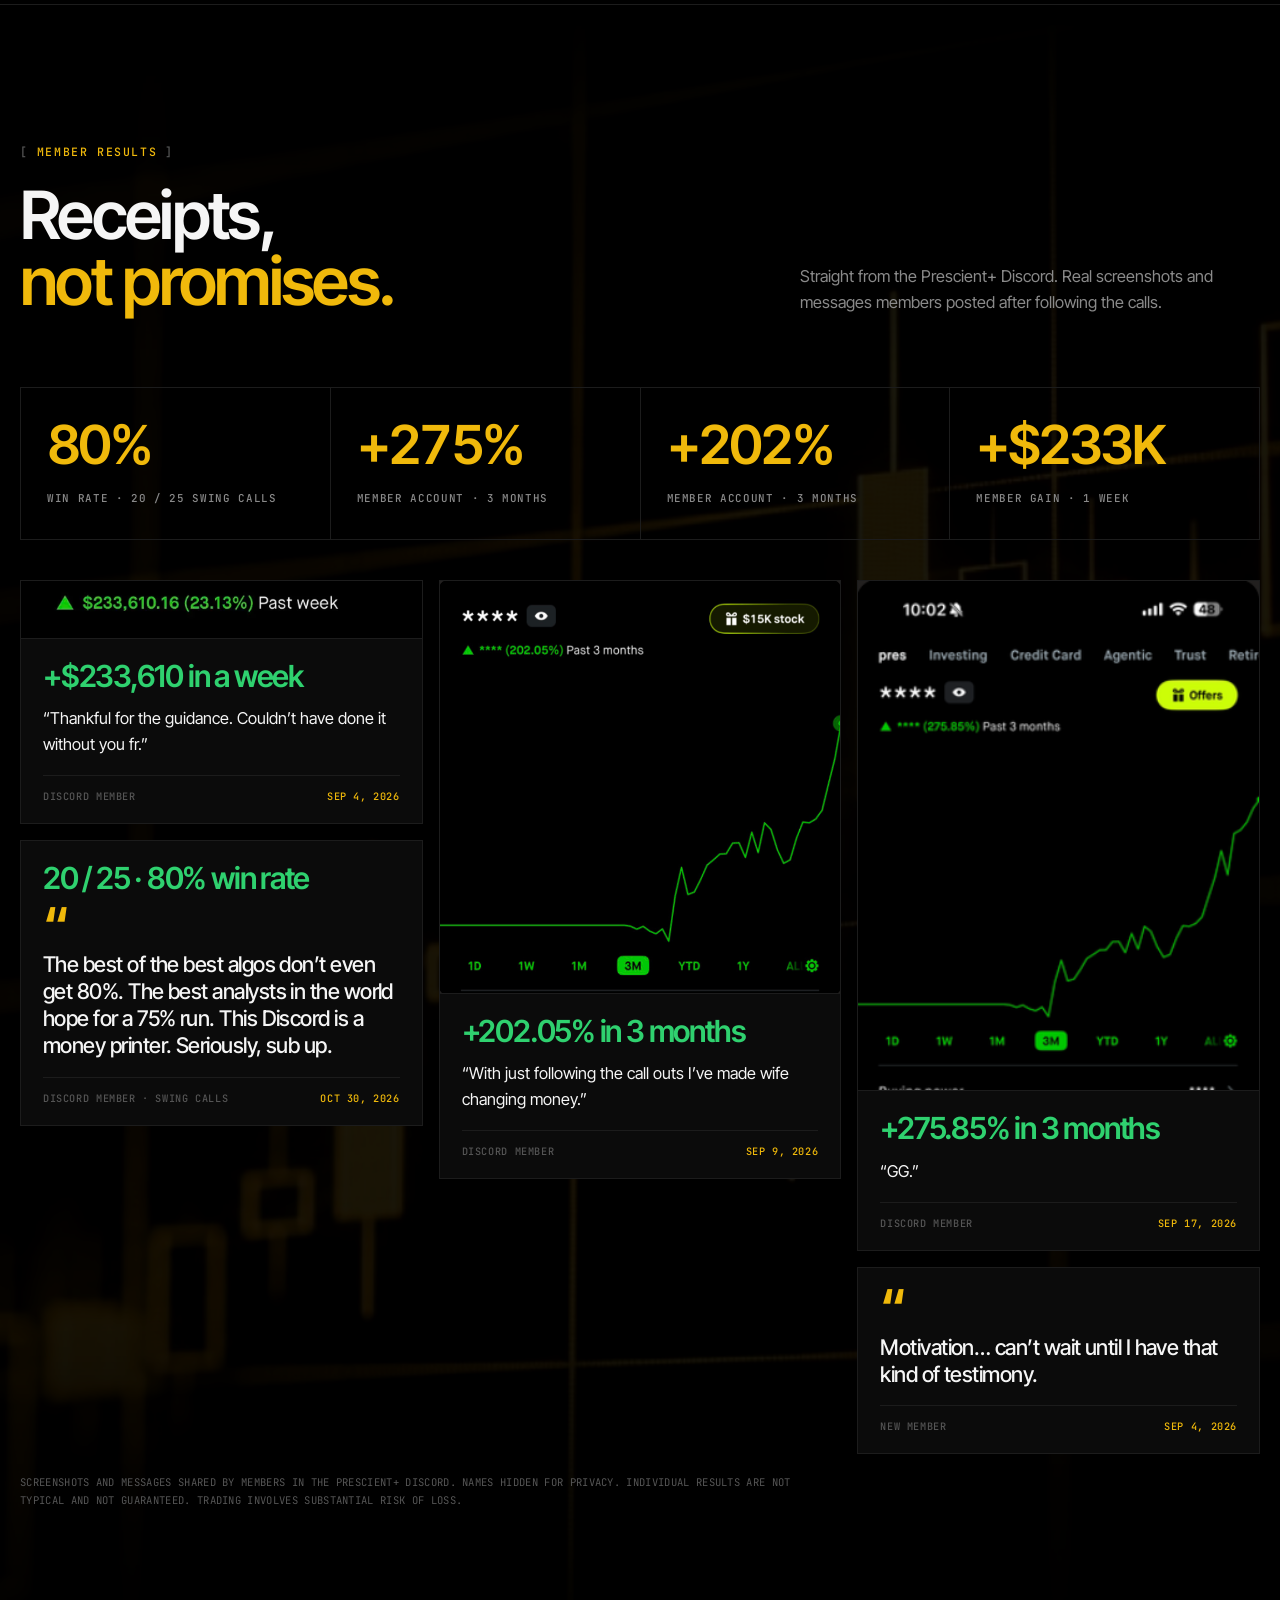
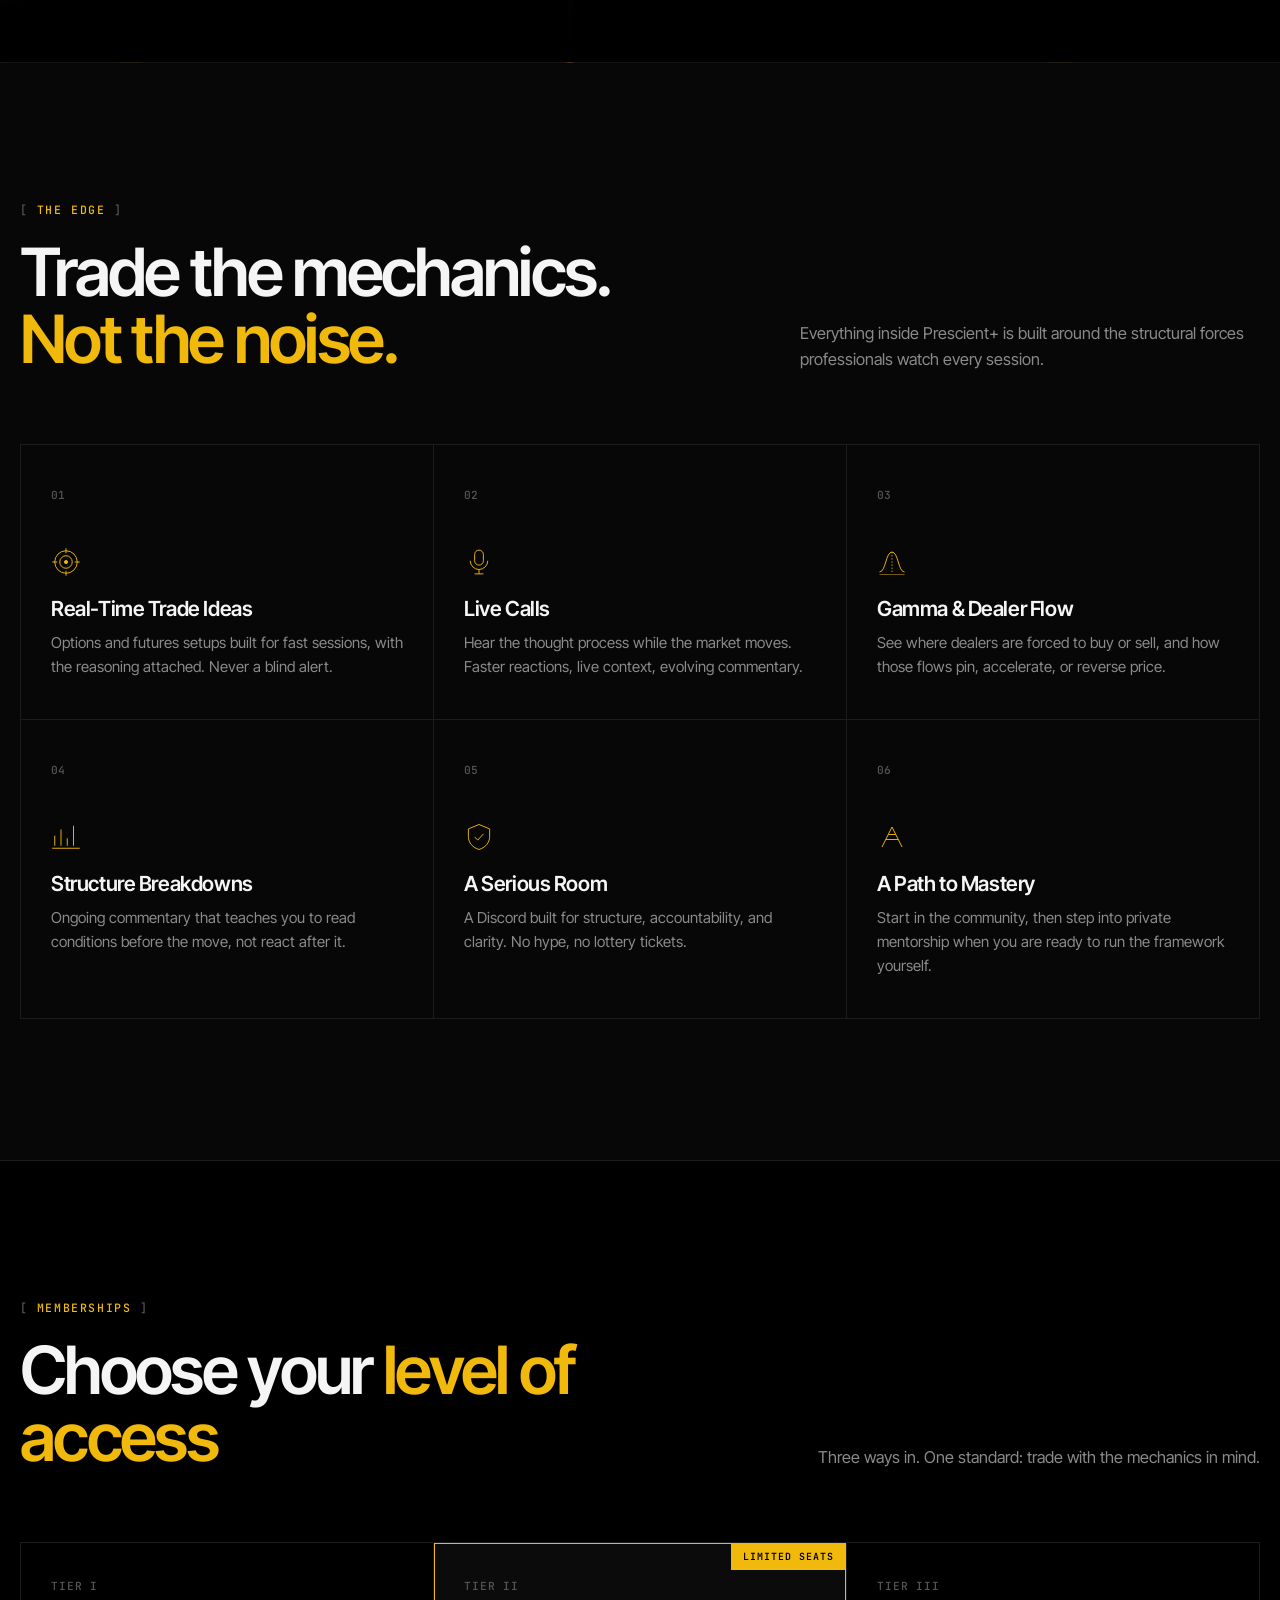
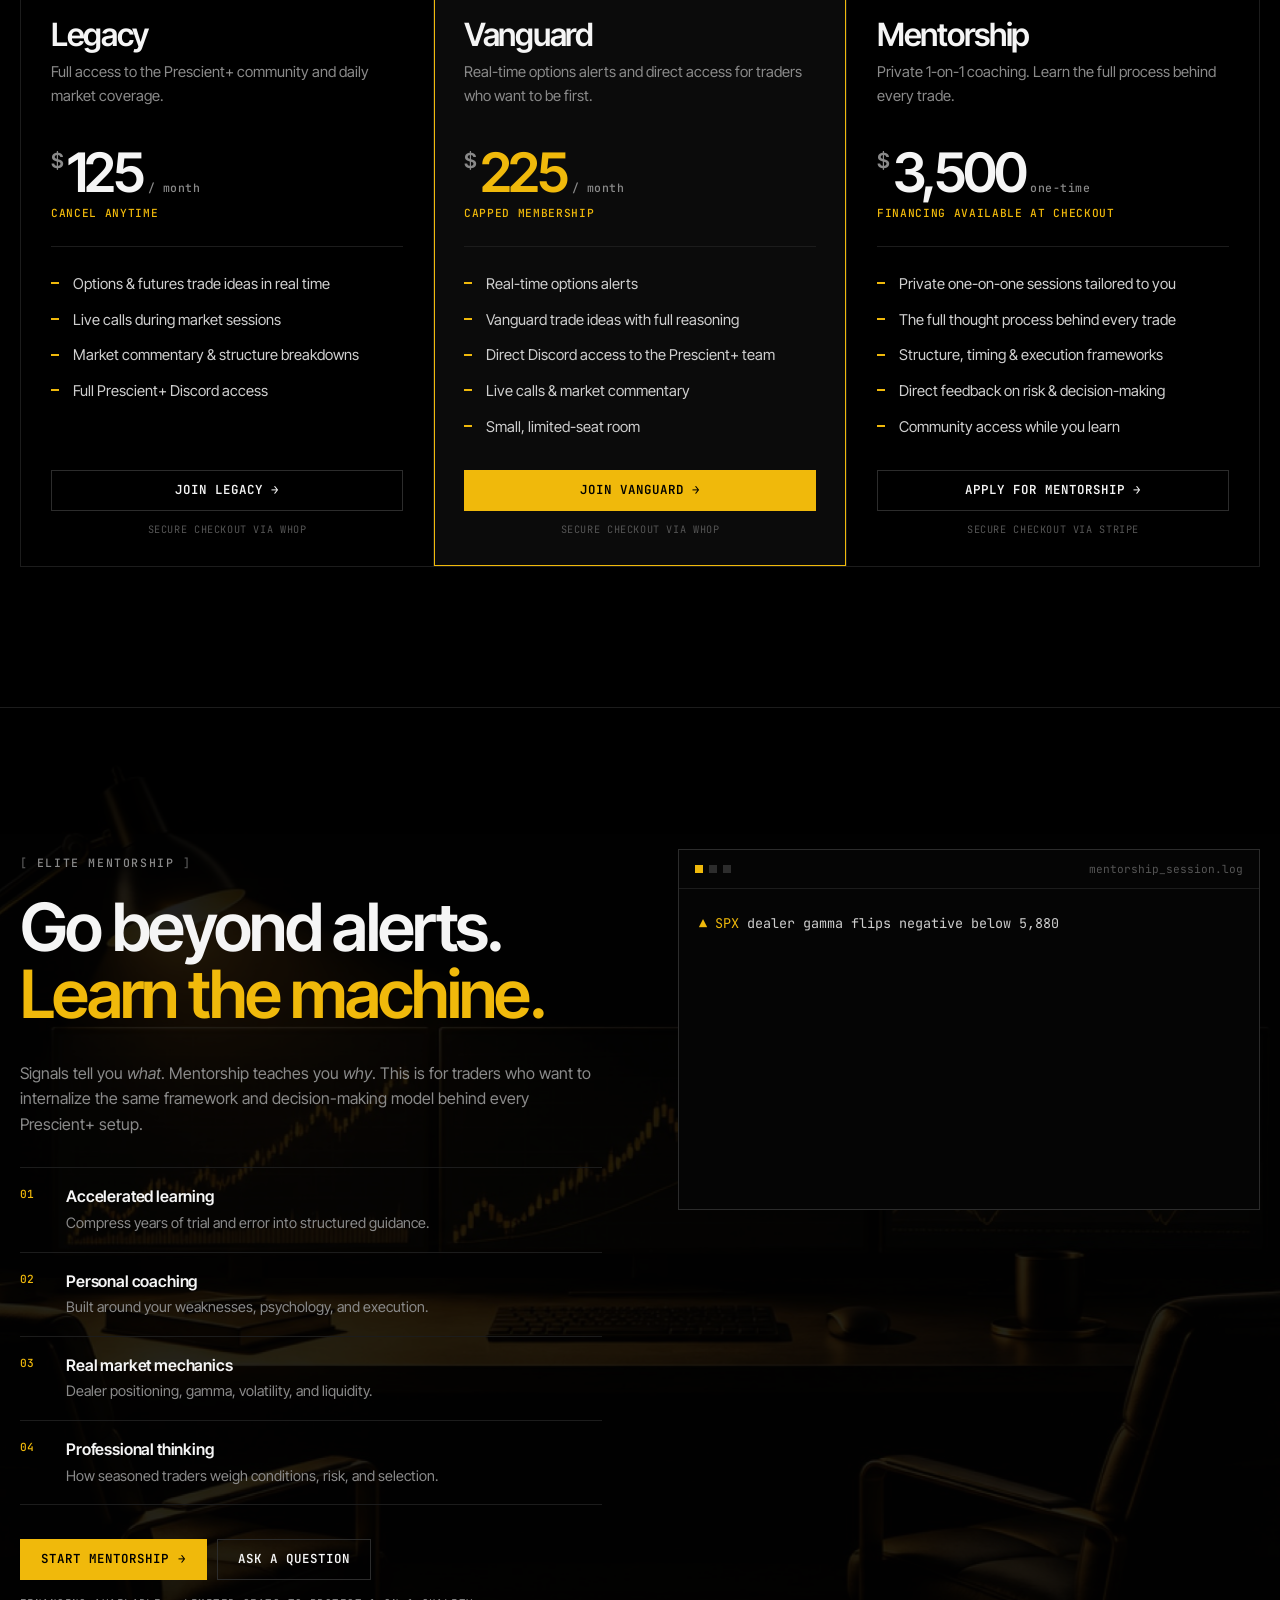
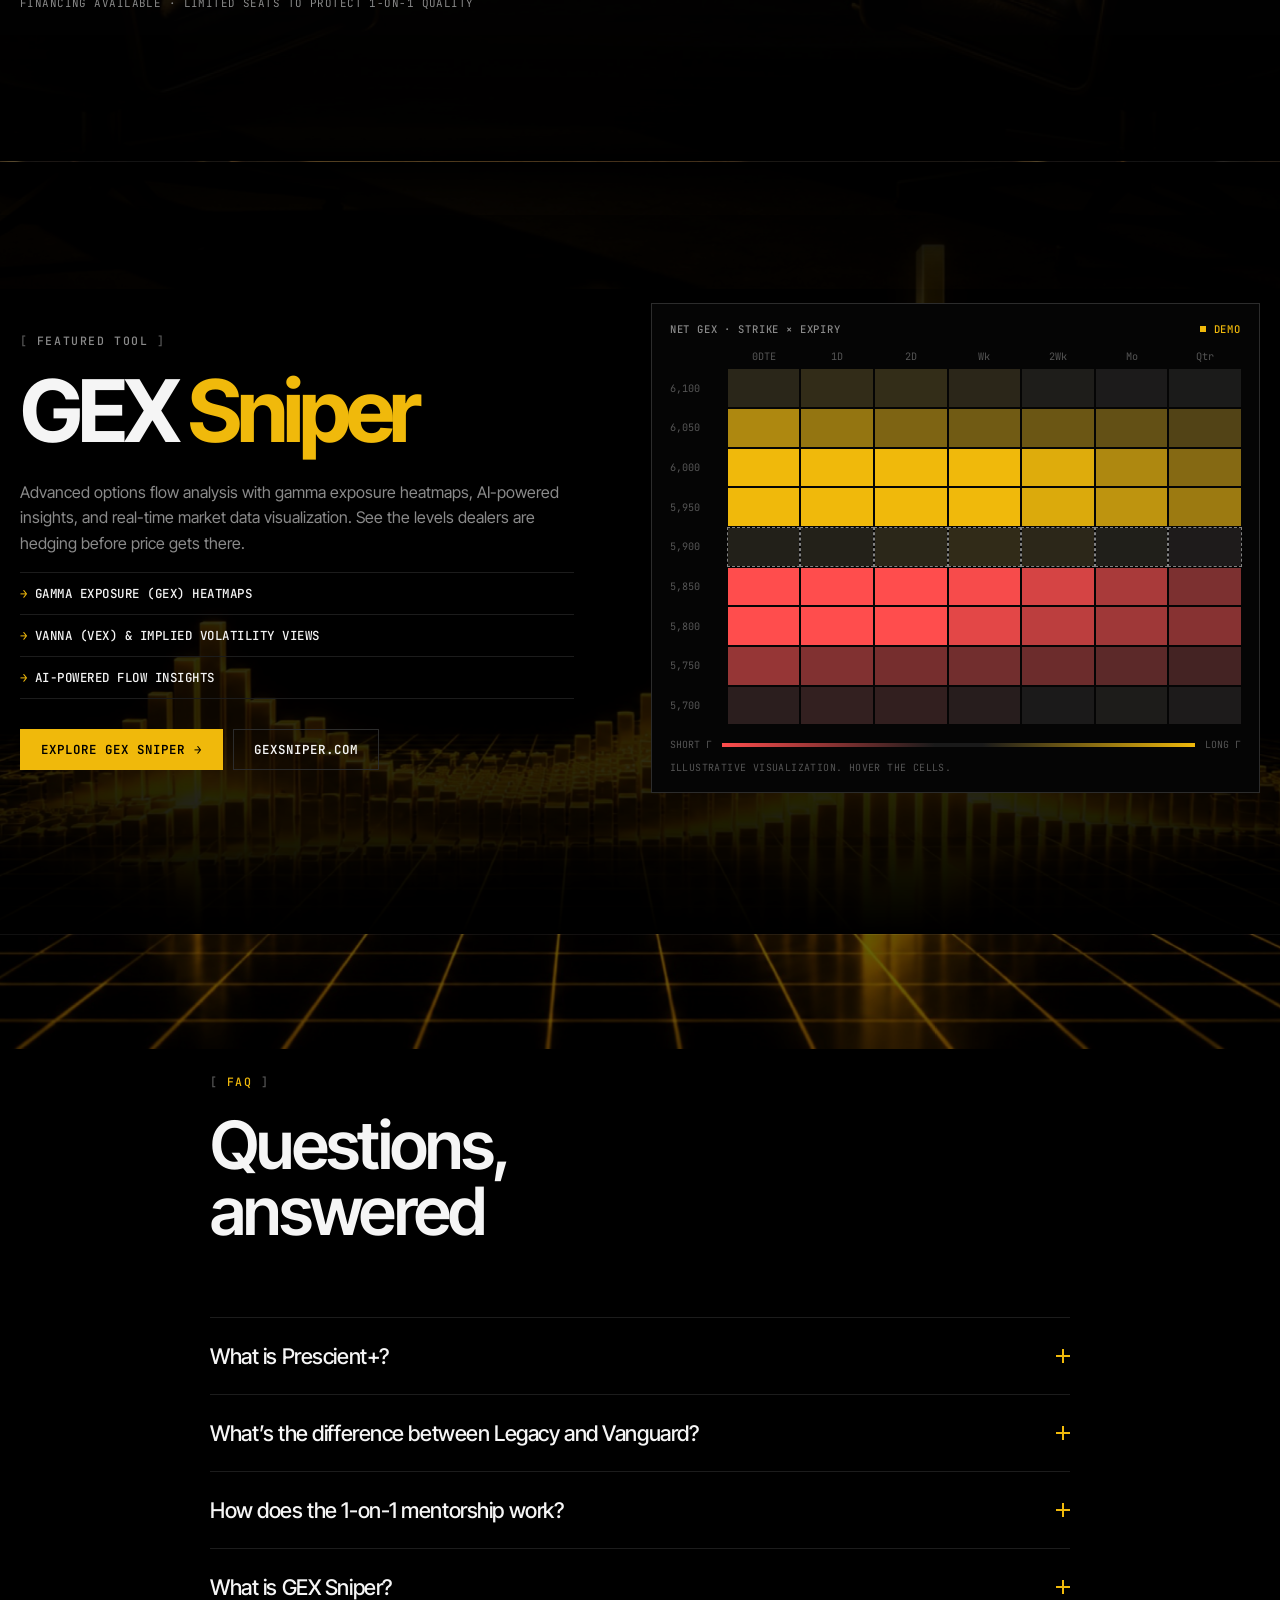
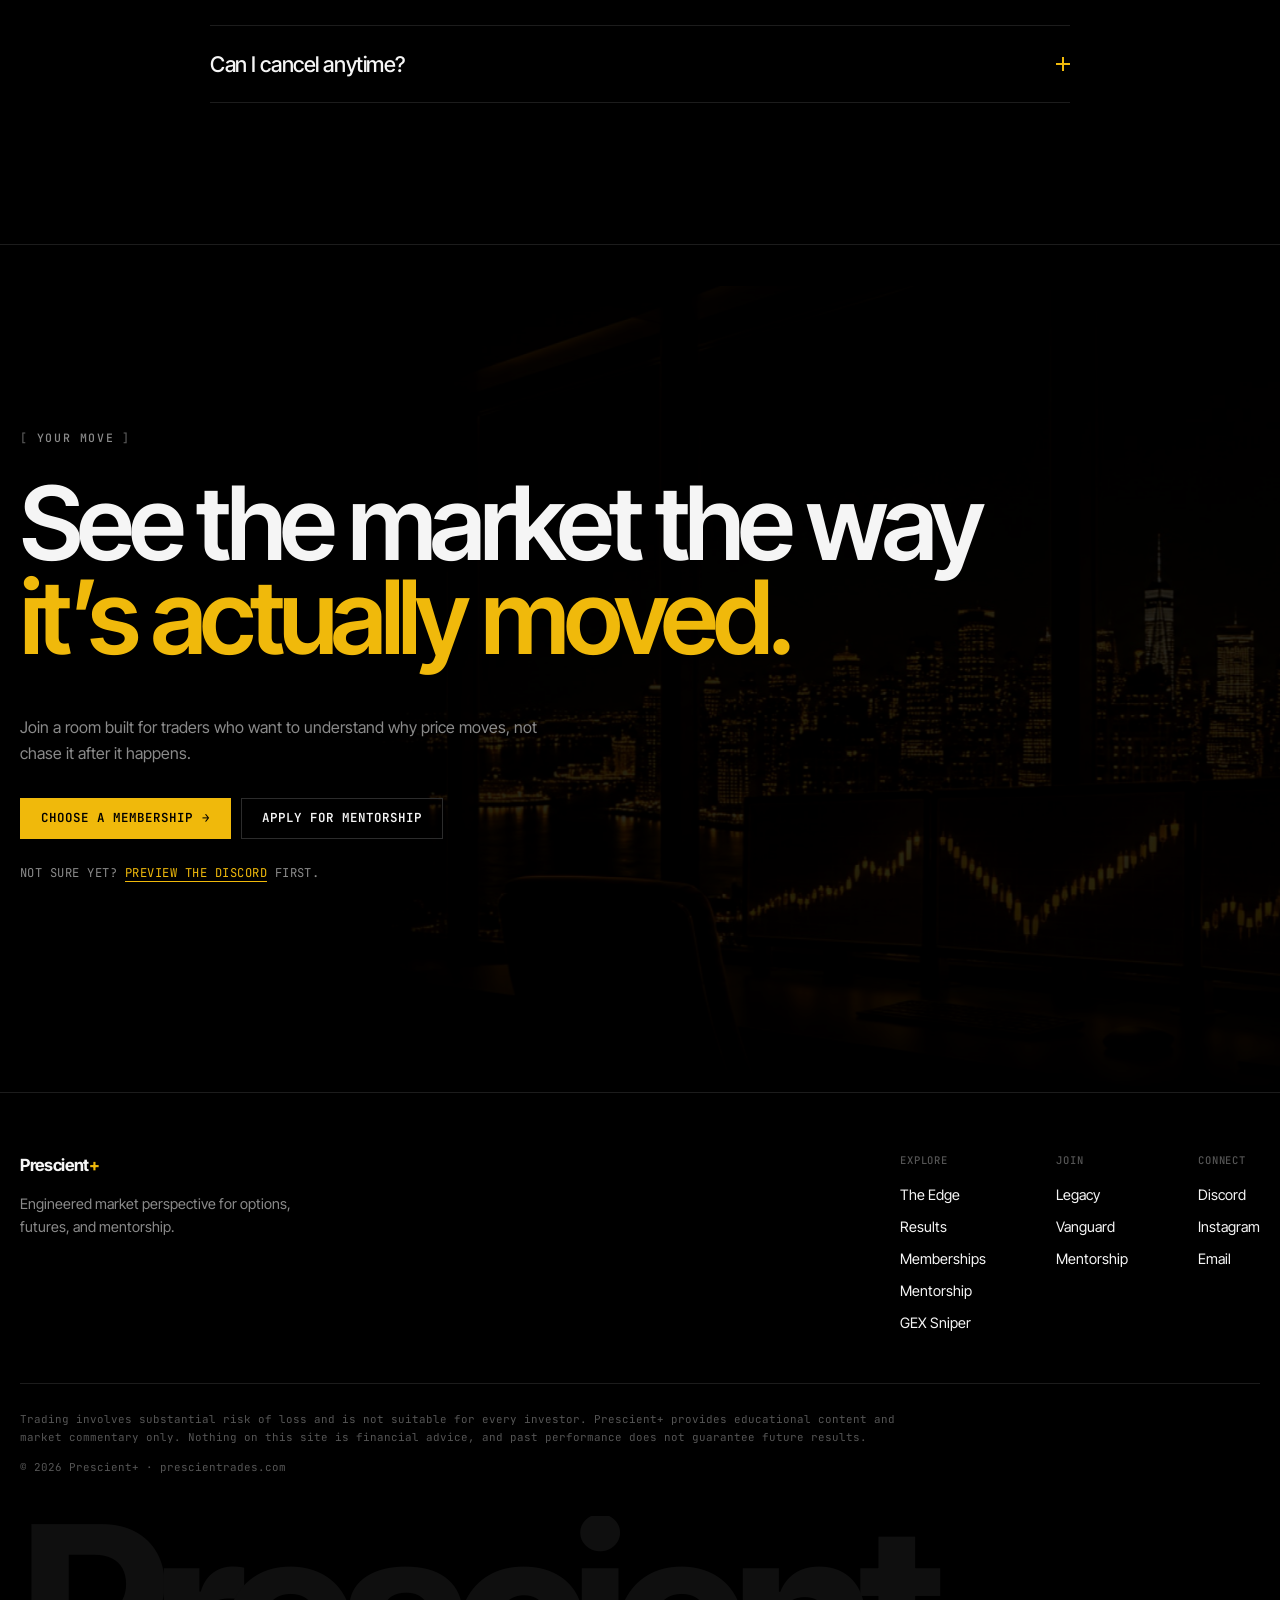
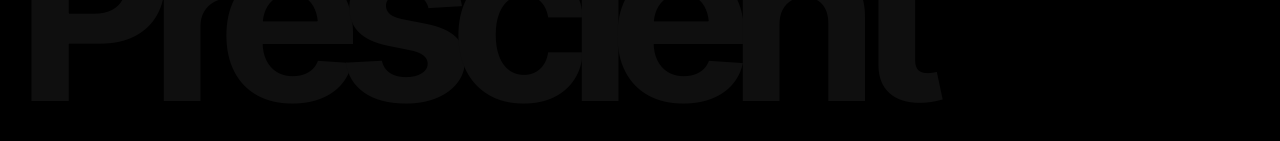
==== commit eef94117: "Replace link preview images with black and gold design New og-home.png (homepage) and og-gex.png (GE" ====
--- a/index.html
+++ b/index.html
@@ -16,10 +16,13 @@
   <meta property="og:site_name" content="Prescient+" />
   <meta property="og:title" content="Prescient+ | Markets Aren't Random. They're Engineered." />
   <meta property="og:description" content="Options &amp; futures trade ideas, live calls, and 1-on-1 mentorship built around dealer positioning, gamma, and liquidity." />
-  <meta property="og:image" content="https://prescientrades.com/og-image.png" />
+  <meta property="og:image" content="https://prescientrades.com/og-home.png" />
+  <meta property="og:image:width" content="1200" />
+  <meta property="og:image:height" content="630" />
+  <meta property="og:image:alt" content="Prescient+ — Markets aren't random. They're engineered." />
   <meta name="twitter:card" content="summary_large_image" />
   <meta name="twitter:title" content="Prescient+ | Markets Aren't Random. They're Engineered." />
-  <meta name="twitter:image" content="https://prescientrades.com/og-image.png" />
+  <meta name="twitter:image" content="https://prescientrades.com/og-home.png" />
 
   <link rel="icon" type="image/svg+xml" href="favicon.svg" />
   <link rel="preconnect" href="https://fonts.googleapis.com" />
